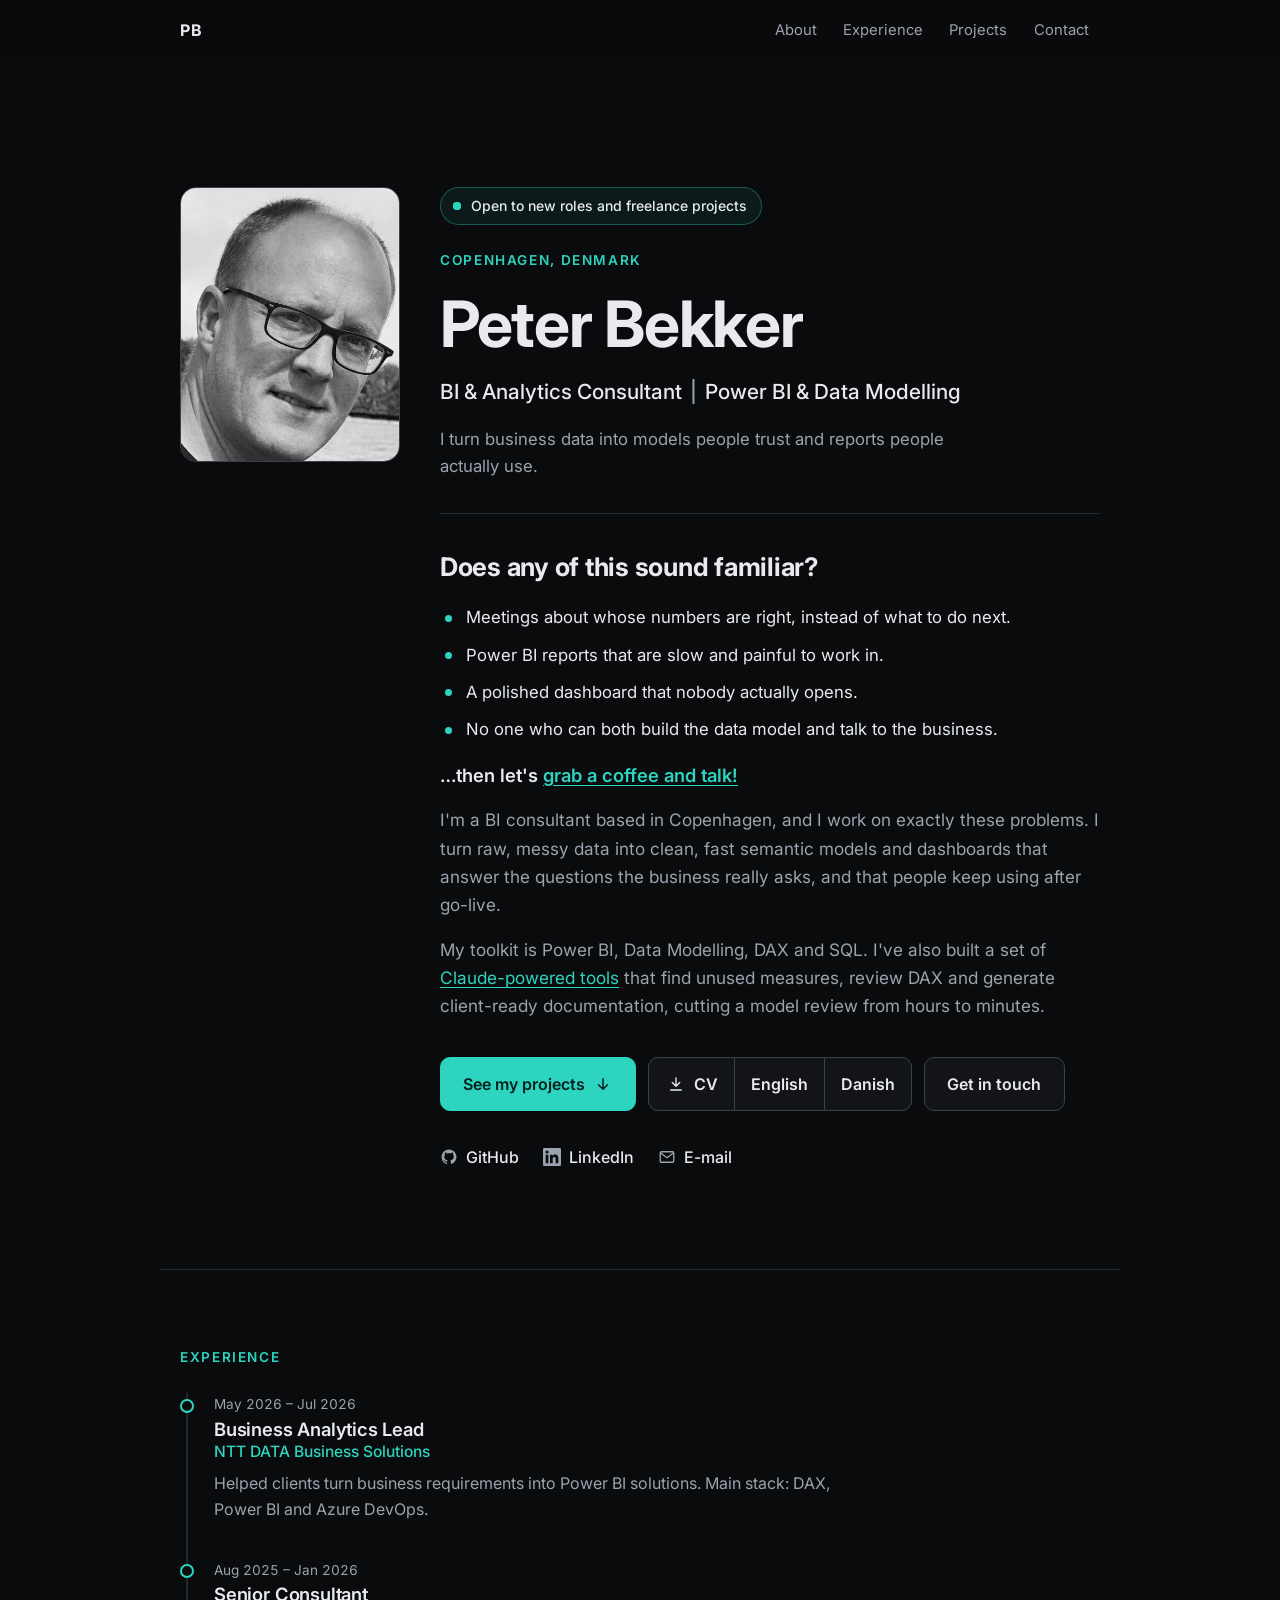
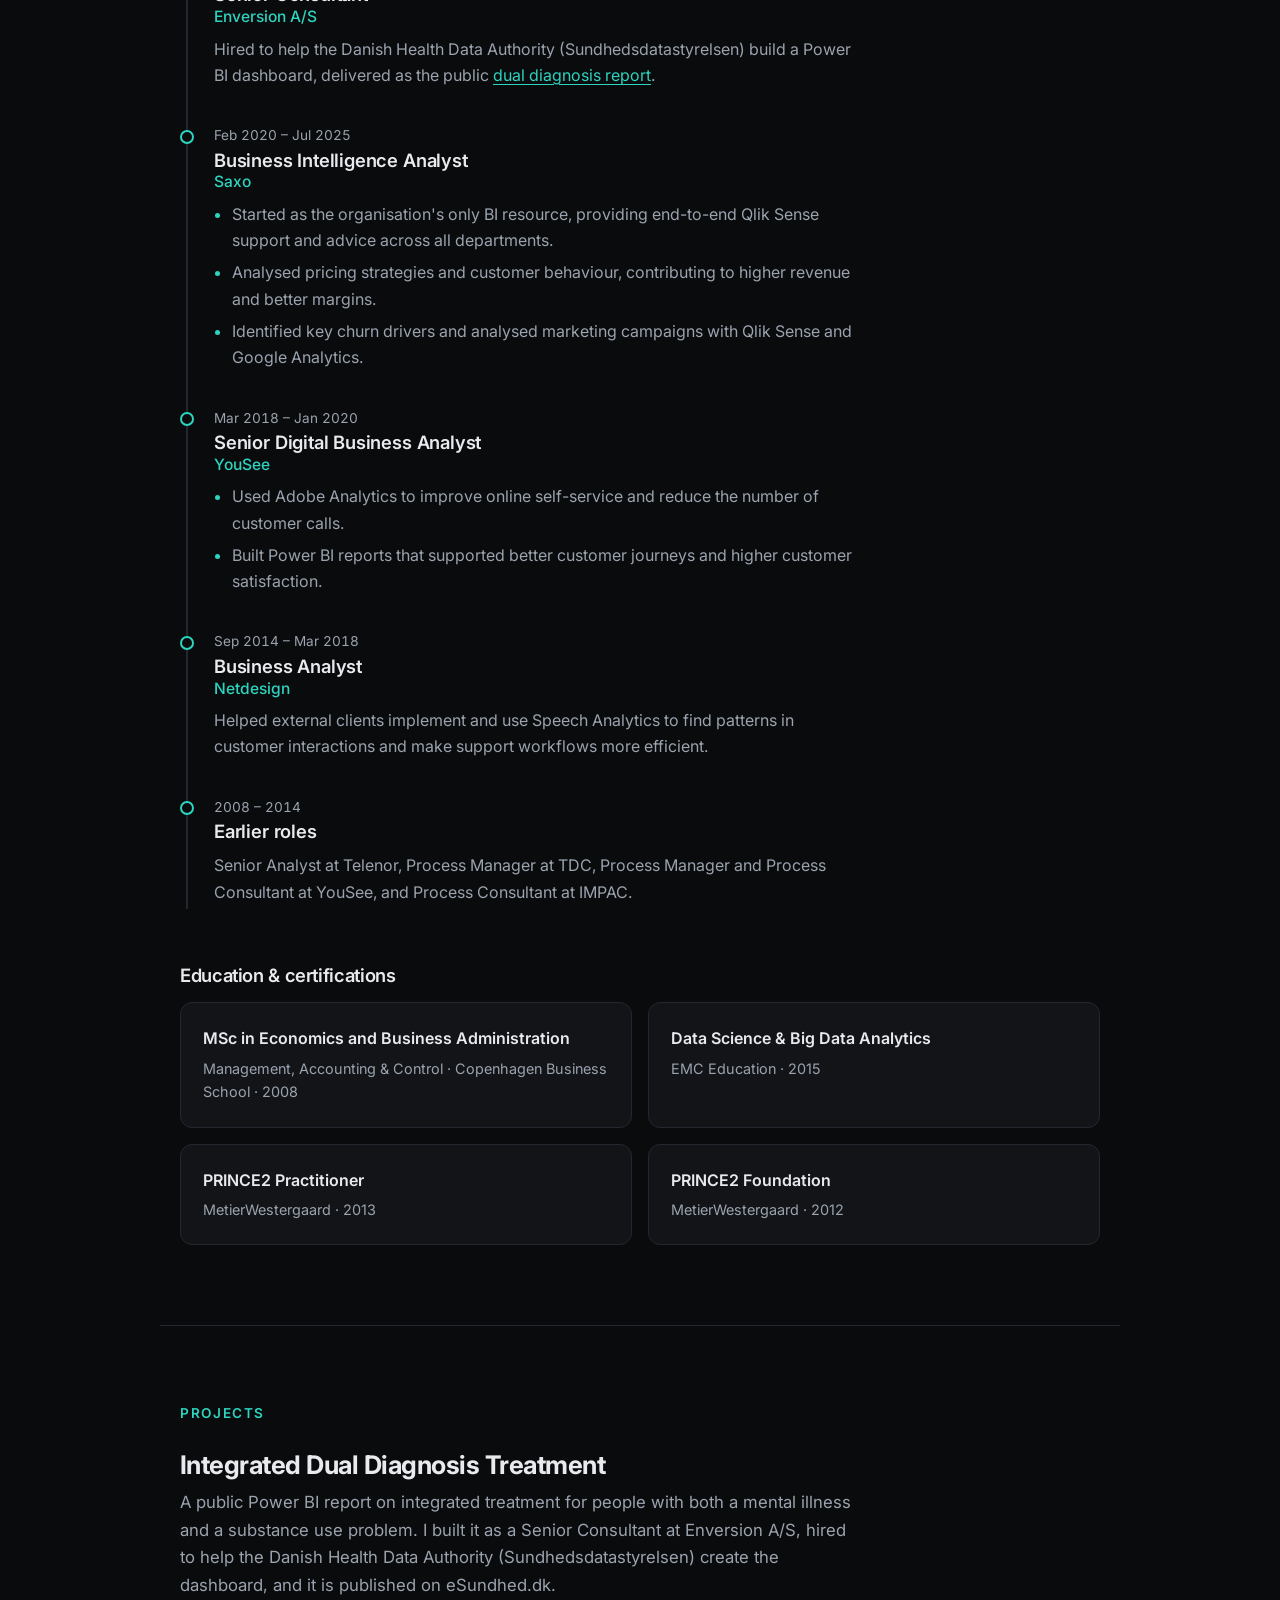
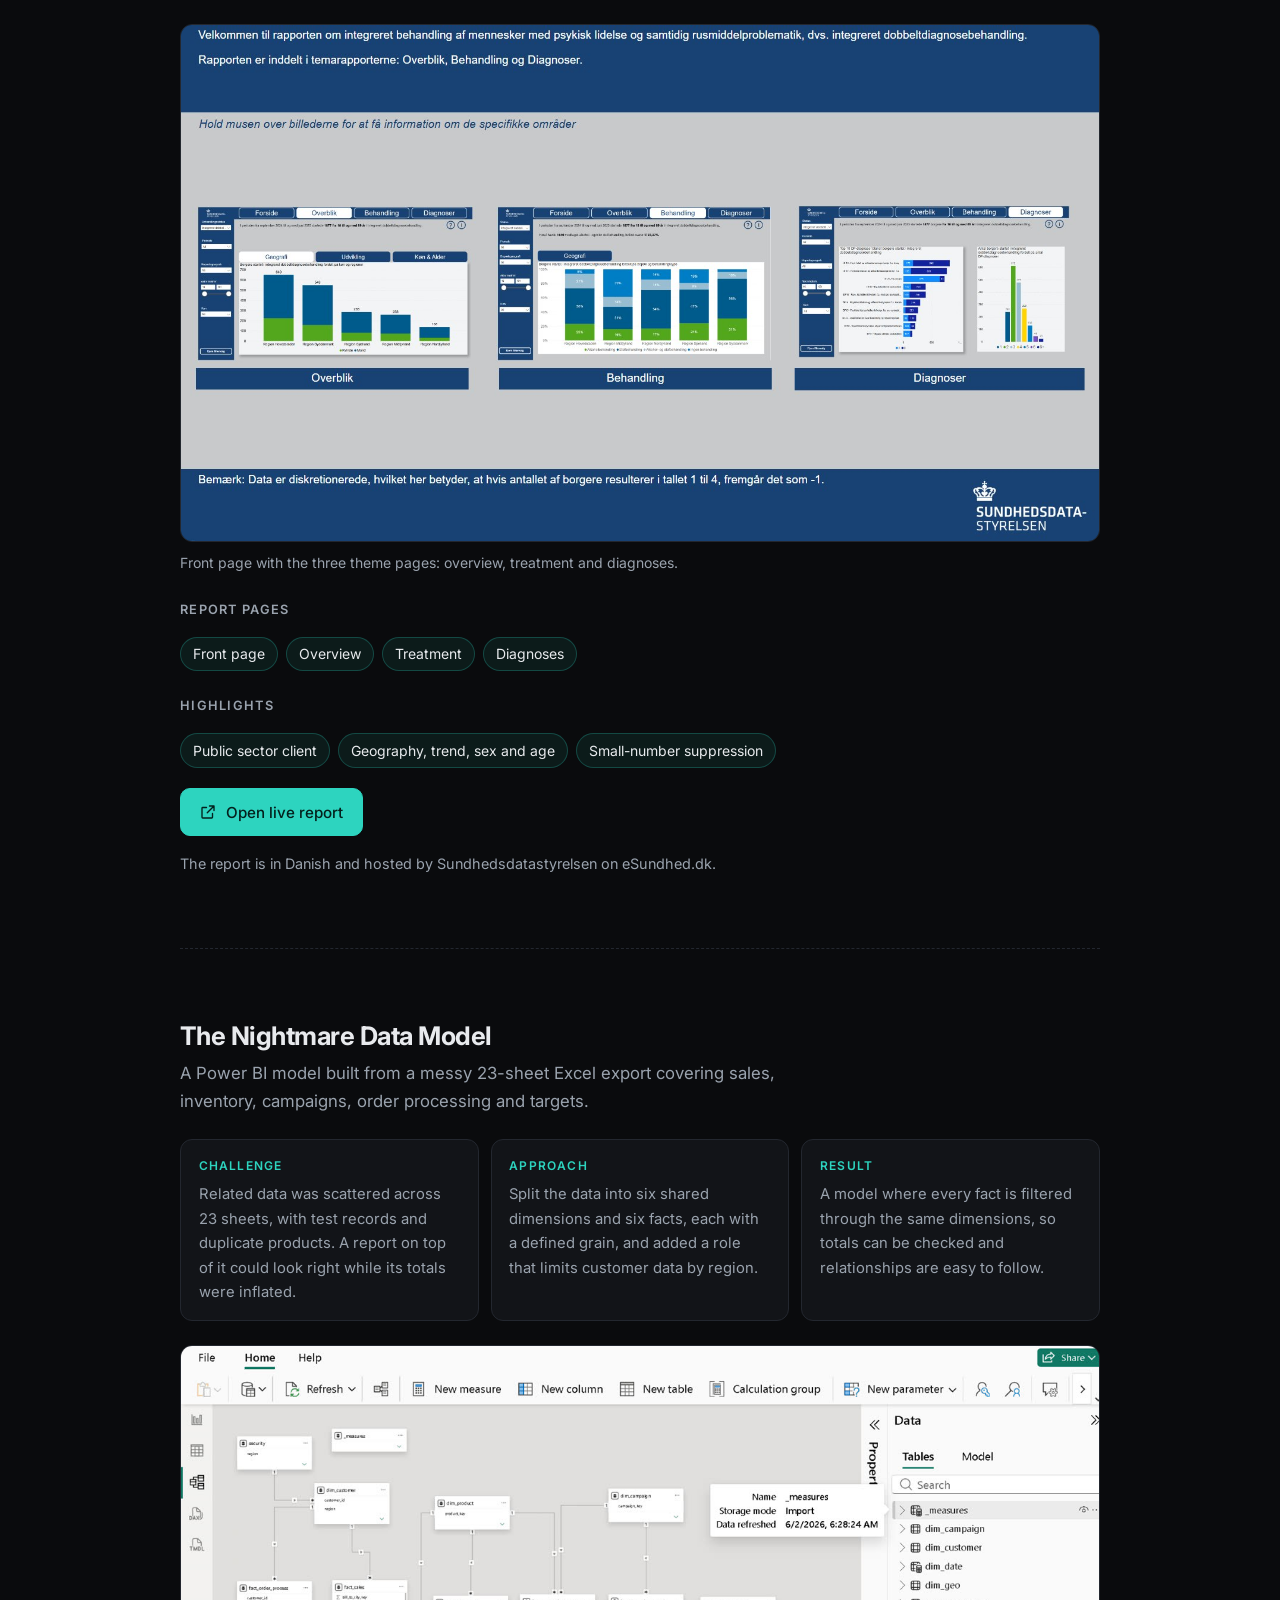
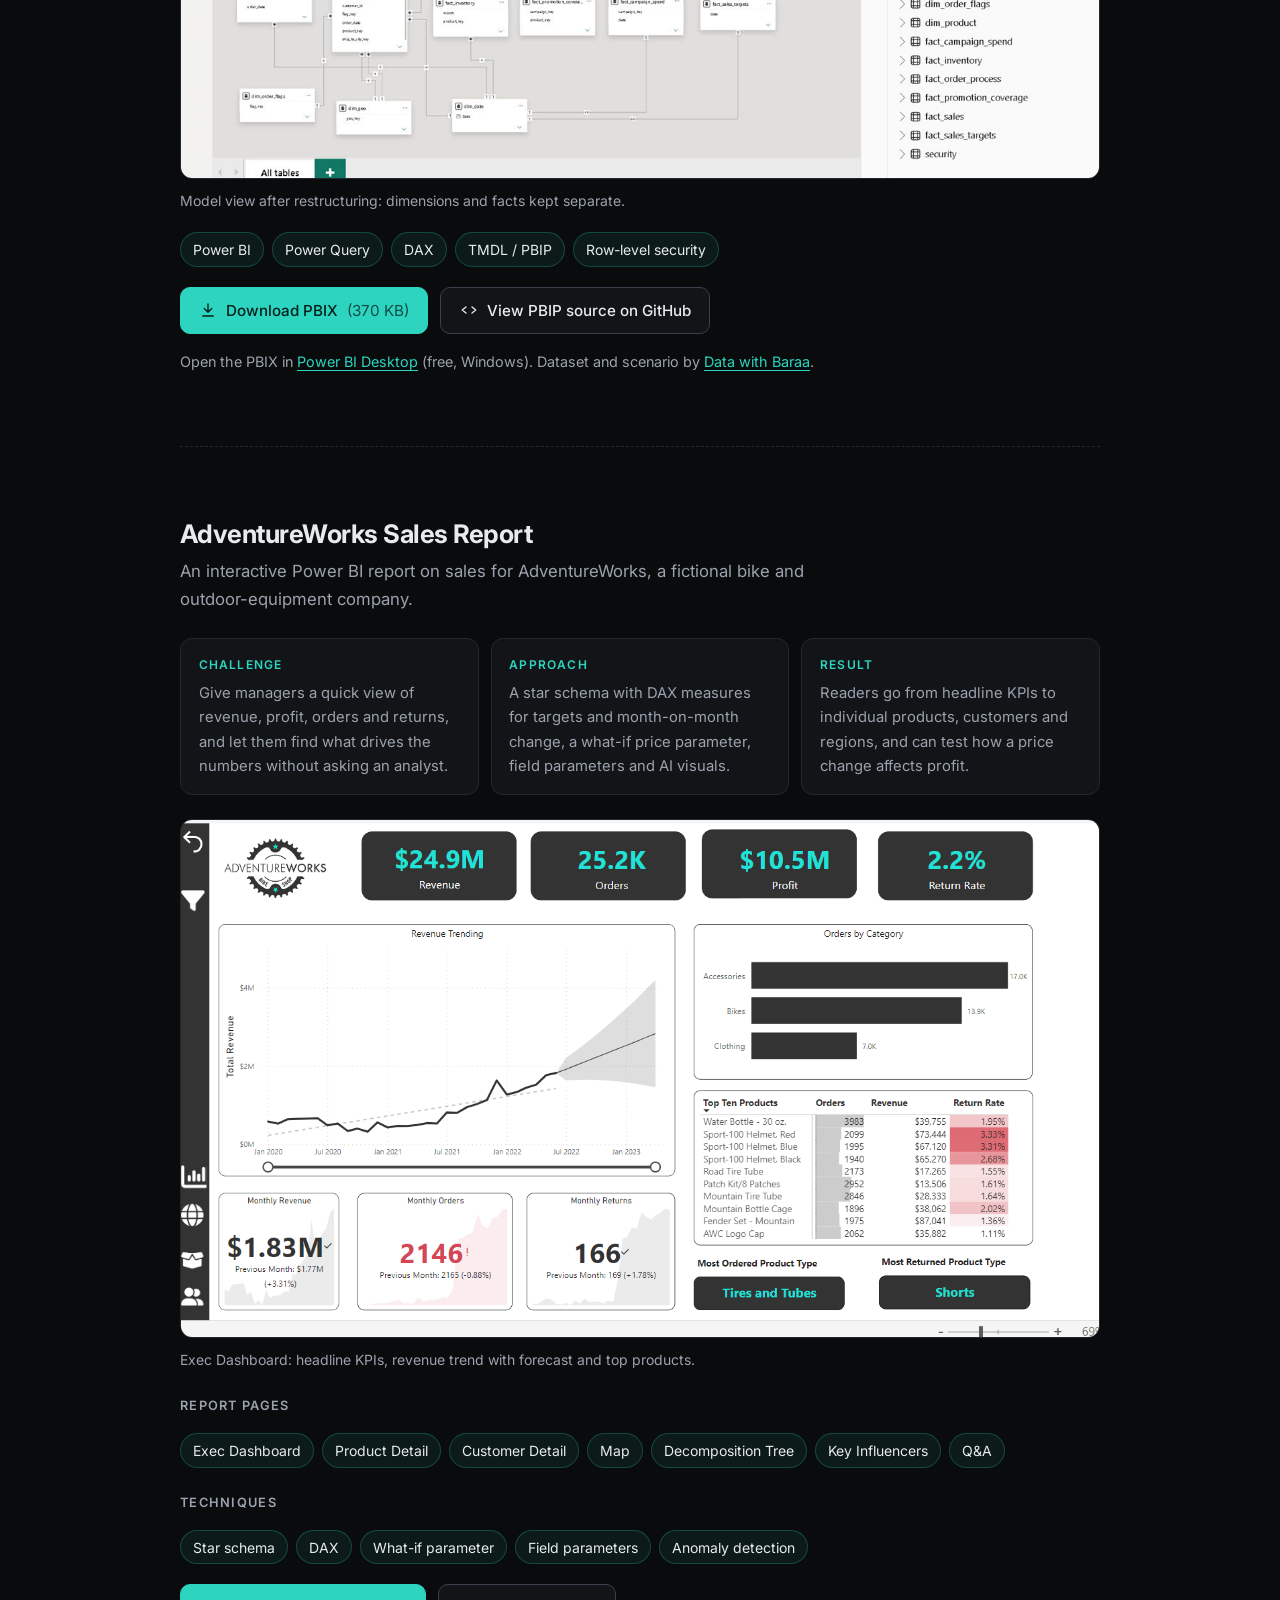
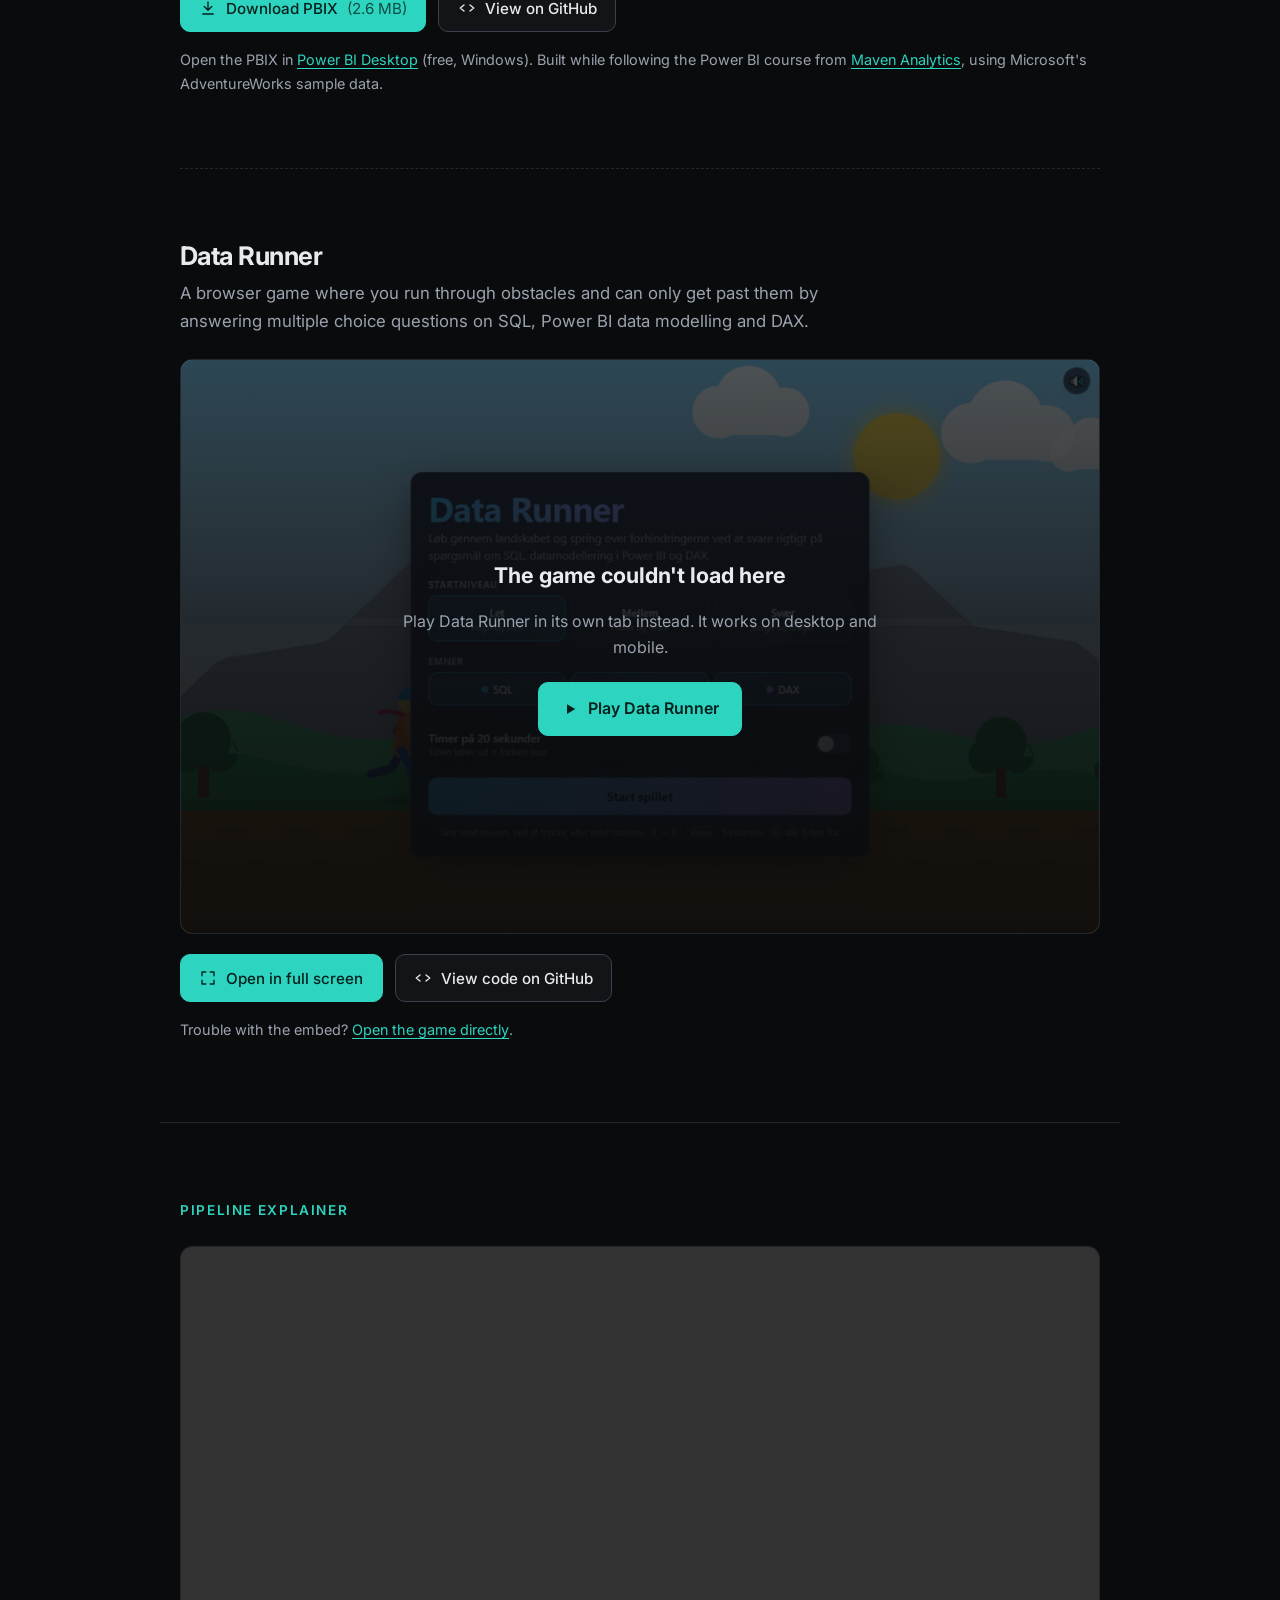
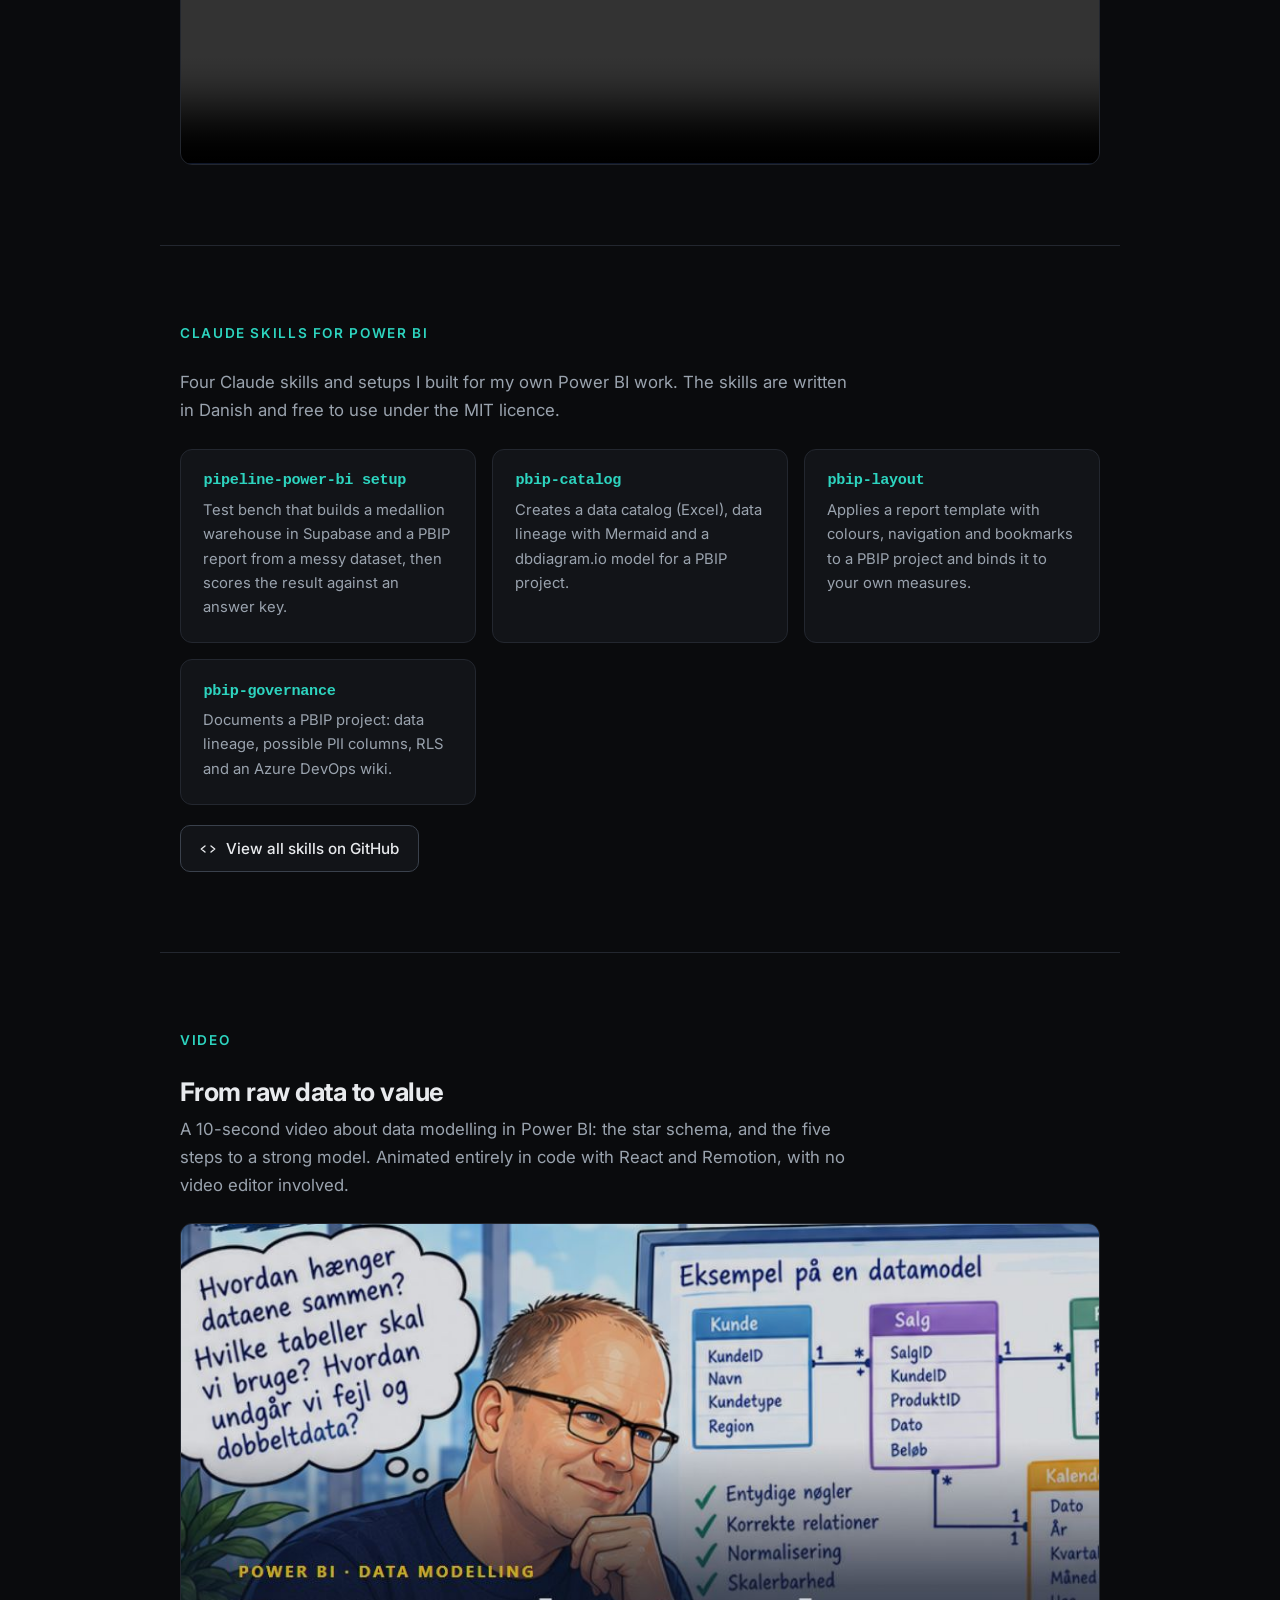
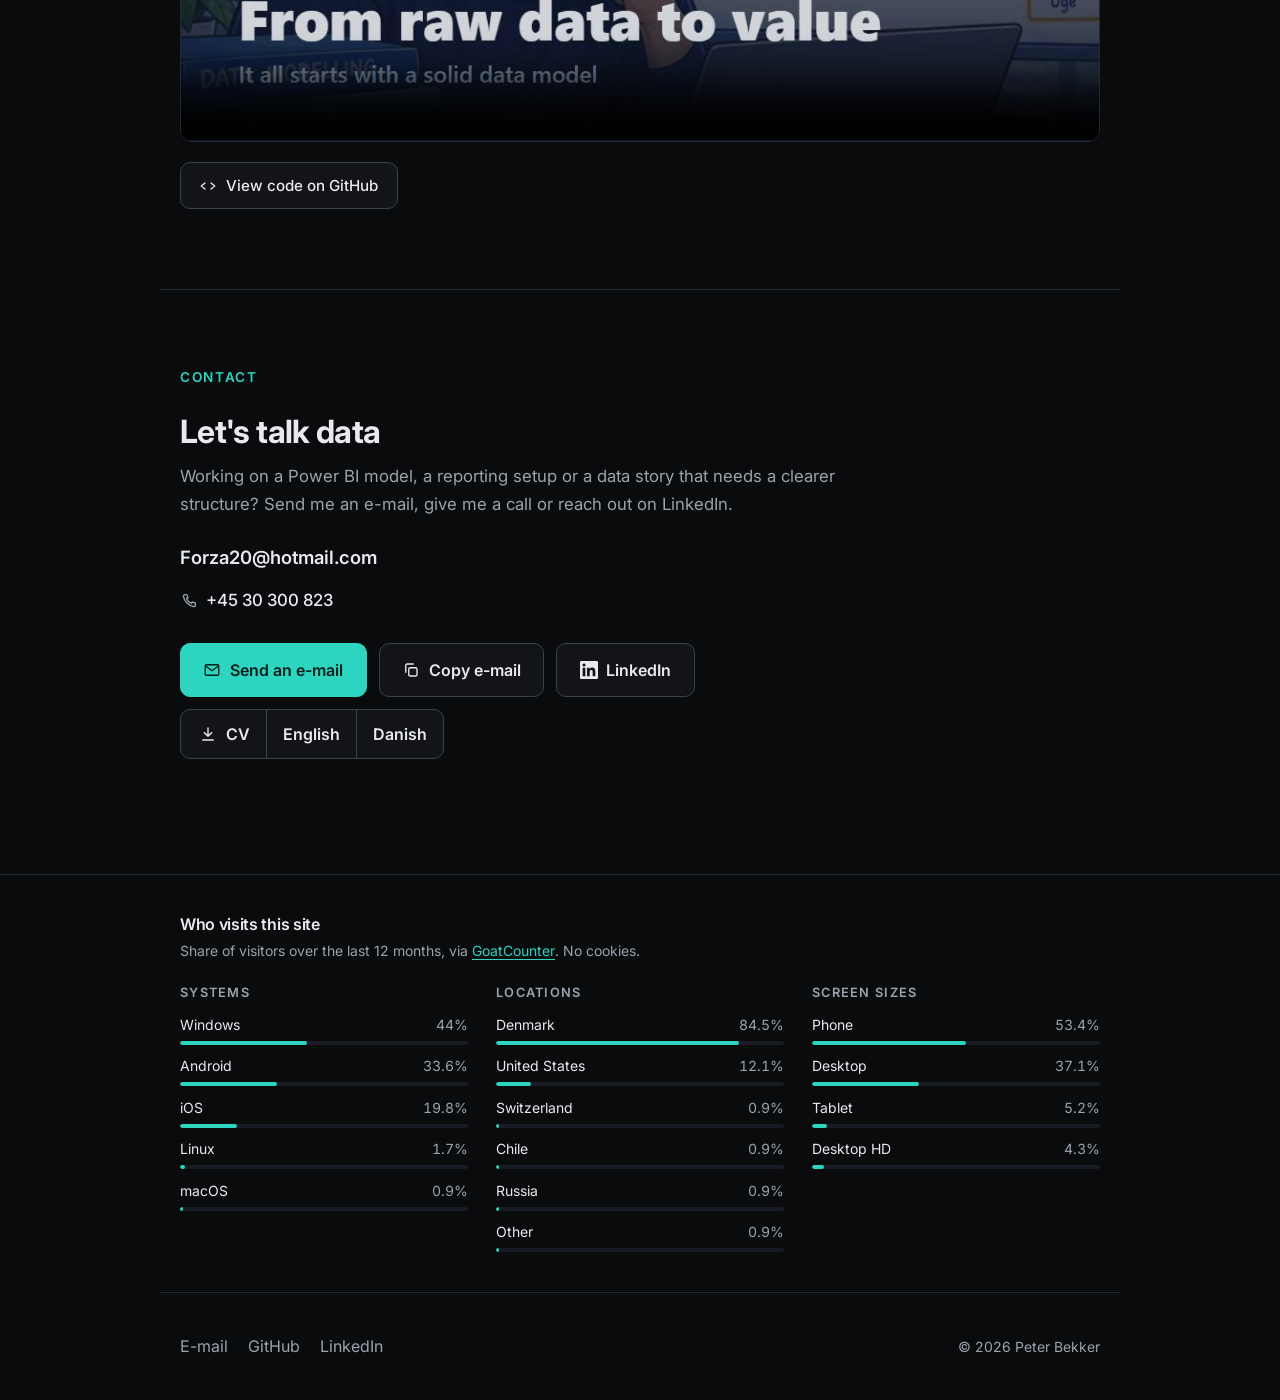
==== index.html @ f60319b7 "Replace skill cards with pipeline setup, pbip-catalog, pbip-layout, pbip-governance Co-Authored-By: " ====
<!doctype html>
<html lang="en">
<head>
  <meta charset="utf-8">
  <meta name="viewport" content="width=device-width, initial-scale=1">
  <title>Peter Bekker | BI &amp; Analytics Consultant</title>
  <meta name="description" content="Peter Bekker – BI &amp; Analytics Consultant in Copenhagen, working with Power BI, semantic modelling, DAX and data storytelling.">
  <meta name="author" content="Peter Bekker">
  <meta name="theme-color" content="#0a0b0d">
  <link rel="canonical" href="https://forza20.github.io/">

  <!-- Open Graph -->
  <meta property="og:type" content="website">
  <meta property="og:site_name" content="Peter Bekker">
  <meta property="og:locale" content="en_GB">
  <meta property="og:url" content="https://forza20.github.io/">
  <meta property="og:title" content="Peter Bekker | BI &amp; Analytics Consultant">
  <meta property="og:description" content="Power BI, semantic modelling, DAX and data storytelling – based in Copenhagen.">
  <meta property="og:image" content="https://forza20.github.io/assets/og-image.png">
  <meta property="og:image:type" content="image/png">
  <meta property="og:image:width" content="1200">
  <meta property="og:image:height" content="630">
  <meta property="og:image:alt" content="Peter Bekker – BI &amp; Analytics Consultant, Power BI &amp; Data Modelling">

  <!-- Twitter / X card -->
  <meta name="twitter:card" content="summary_large_image">
  <meta name="twitter:title" content="Peter Bekker | BI &amp; Analytics Consultant">
  <meta name="twitter:description" content="Power BI, semantic modelling, DAX and data storytelling – based in Copenhagen.">
  <meta name="twitter:image" content="https://forza20.github.io/assets/og-image.png">
  <meta name="twitter:image:alt" content="Peter Bekker – BI &amp; Analytics Consultant, Power BI &amp; Data Modelling">

  <!-- Tells search engines who this page is about -->
  <script type="application/ld+json">
  {
    "@context": "https://schema.org",
    "@type": "Person",
    "name": "Peter Bekker",
    "jobTitle": "BI & Analytics Consultant",
    "url": "https://forza20.github.io/",
    "image": "https://forza20.github.io/assets/peter.jpg",
    "address": { "@type": "PostalAddress", "addressLocality": "Copenhagen", "addressCountry": "DK" },
    "alumniOf": { "@type": "CollegeOrUniversity", "name": "Copenhagen Business School" },
    "knowsAbout": ["Power BI", "DAX", "Semantic modelling", "Data modelling", "SQL", "Qlik Sense", "Data visualisation"],
    "sameAs": ["https://www.linkedin.com/in/peter-bekker-4a25744/", "https://github.com/Forza20"]
  }
  </script>

  <link rel="icon" href="assets/favicon.svg" type="image/svg+xml">
  <script>document.documentElement.classList.add("js");</script>

  <link rel="preconnect" href="https://fonts.googleapis.com">
  <link rel="preconnect" href="https://fonts.gstatic.com" crossorigin>
  <link href="https://fonts.googleapis.com/css2?family=Inter:wght@400;500;600;700&display=swap" rel="stylesheet">
  <link rel="stylesheet" href="style.css">
</head>
<body>
  <a class="skip-link" href="#main">Skip to content</a>

  <header class="site-header">
    <nav class="nav container" aria-label="Main">
      <a class="nav__brand" href="#top" aria-label="Back to top">PB</a>
      <ul class="nav__links">
        <li><a href="#about">About</a></li>
        <li><a href="#experience">Experience</a></li>
        <li><a href="#project">Projects</a></li>
        <li><a href="#contact">Contact</a></li>
      </ul>
    </nav>
  </header>

  <main id="main">
    <!-- HERO -->
    <section class="hero container" id="top" aria-labelledby="hero-title">
      <div class="hero__grid">
      <img class="hero__photo reveal" src="assets/peter.jpg" width="400" height="500" alt="Portrait of Peter Bekker">
      <div class="hero__text">
      <a class="status-badge reveal" href="#contact">
        <span class="status-badge__dot" aria-hidden="true"></span>
        <span>Open to new roles and freelance projects</span>
      </a>
      <p class="hero__eyebrow reveal">Copenhagen, Denmark</p>
      <h1 class="hero__title reveal" id="hero-title">Peter Bekker</h1>
      <p class="hero__role reveal">BI &amp; Analytics Consultant <span aria-hidden="true">|</span> Power BI &amp; Data Modelling</p>
      <p class="hero__tagline reveal">I turn business data into models people trust and reports people actually use.</p>

      <!-- ABOUT (in the hero; the nav "About" link points here) -->
      <div class="about hero__about reveal" id="about" aria-label="About">
        <p class="about__lead">Does any of this sound familiar?</p>
        <ul class="pain-list">
          <li>Meetings about whose numbers are right, instead of what to do next.</li>
          <li>Power BI reports that are slow and painful to work in.</li>
          <li>A polished dashboard that nobody actually opens.</li>
          <li>No one who can both build the data model and talk to the business.</li>
        </ul>
        <p class="about__cta">…then let's <a href="#contact">grab a coffee and talk!</a></p>
        <p>I'm a BI consultant based in Copenhagen, and I work on exactly these problems. I turn raw, messy data into clean, fast semantic models and dashboards that answer the questions the business really asks, and that people keep using after go-live.</p>
        <p>My toolkit is Power BI, Data Modelling, DAX and SQL. I've also built a set of <a href="#claude-skills">Claude-powered tools</a> that find unused measures, review DAX and generate client-ready documentation, cutting a model review from hours to minutes.</p>
      </div>

      <div class="hero__actions reveal">
        <a class="btn btn--primary btn--lg" href="#project">
          <span>See my projects</span>
          <svg class="icon" viewBox="0 0 24 24" aria-hidden="true"><path d="M12 5v14M6 13l6 6 6-6" fill="none" stroke="currentColor" stroke-width="2" stroke-linecap="round" stroke-linejoin="round"/></svg>
        </a>
        <div class="cv-choice" role="group" aria-label="Download CV as PDF">
          <span class="cv-choice__label"><svg class="icon" viewBox="0 0 24 24" aria-hidden="true"><path d="M12 4v11M7 10l5 5 5-5M5 20h14" fill="none" stroke="currentColor" stroke-width="1.8" stroke-linecap="round" stroke-linejoin="round"/></svg>CV</span>
          <a href="CV-EN.pdf" download="Peter-Bekker-CV-EN.pdf"><span class="visually-hidden">Download CV in </span>English</a>
          <a href="CV.pdf" download="Peter-Bekker-CV-DA.pdf"><span class="visually-hidden">Download CV in </span>Danish</a>
        </div>
        <a class="btn btn--lg" href="#contact">Get in touch</a>
      </div>

      <ul class="social-links reveal" aria-label="Profiles and e-mail">
        <li>
          <a class="social-link" href="https://github.com/Forza20" target="_blank" rel="noopener noreferrer">
            <svg class="icon" viewBox="0 0 24 24" aria-hidden="true"><path fill="currentColor" d="M12 2a10 10 0 0 0-3.16 19.49c.5.09.68-.22.68-.48v-1.7c-2.78.6-3.37-1.34-3.37-1.34-.45-1.16-1.11-1.47-1.11-1.47-.91-.62.07-.6.07-.6 1 .07 1.53 1.03 1.53 1.03.89 1.53 2.34 1.09 2.91.83.09-.65.35-1.09.63-1.34-2.22-.25-4.55-1.11-4.55-4.94 0-1.09.39-1.98 1.03-2.68-.1-.25-.45-1.27.1-2.65 0 0 .84-.27 2.75 1.02a9.56 9.56 0 0 1 5 0c1.91-1.29 2.75-1.02 2.75-1.02.55 1.38.2 2.4.1 2.65.64.7 1.03 1.59 1.03 2.68 0 3.84-2.34 4.69-4.57 4.93.36.31.68.92.68 1.85v2.74c0 .27.18.58.69.48A10 10 0 0 0 12 2Z"/></svg>
            <span>GitHub</span><span class="visually-hidden"> (opens in a new tab)</span>
          </a>
        </li>
        <li>
          <a class="social-link" href="https://www.linkedin.com/in/peter-bekker-4a25744/" target="_blank" rel="noopener noreferrer">
            <svg class="icon" viewBox="0 0 24 24" aria-hidden="true"><path fill="currentColor" d="M20.45 20.45h-3.56v-5.57c0-1.33-.02-3.04-1.85-3.04-1.85 0-2.14 1.45-2.14 2.94v5.67H9.35V9h3.41v1.56h.05c.48-.9 1.64-1.85 3.37-1.85 3.6 0 4.27 2.37 4.27 5.46v6.28ZM5.34 7.43a2.06 2.06 0 1 1 0-4.13 2.06 2.06 0 0 1 0 4.13ZM7.12 20.45H3.56V9h3.56v11.45ZM22.22 0H1.77C.79 0 0 .77 0 1.73v20.54C0 23.23.79 24 1.77 24h20.45c.98 0 1.78-.77 1.78-1.73V1.73C24 .77 23.2 0 22.22 0Z"/></svg>
            <span>LinkedIn</span><span class="visually-hidden"> (opens in a new tab)</span>
          </a>
        </li>
        <li>
          <a class="social-link js-email" href="#contact" data-user="Forza20" data-domain="hotmail.com">
            <svg class="icon" viewBox="0 0 24 24" aria-hidden="true"><path d="M3 6.5A1.5 1.5 0 0 1 4.5 5h15A1.5 1.5 0 0 1 21 6.5v11a1.5 1.5 0 0 1-1.5 1.5h-15A1.5 1.5 0 0 1 3 17.5v-11Z" fill="none" stroke="currentColor" stroke-width="1.8"/><path d="m4 7 8 6 8-6" fill="none" stroke="currentColor" stroke-width="1.8" stroke-linecap="round" stroke-linejoin="round"/></svg>
            <span>E-mail</span>
          </a>
        </li>
      </ul>
      </div>
      </div>
    </section>

    <!-- EXPERIENCE -->
    <section class="section container" id="experience" aria-labelledby="experience-title">
      <h2 class="section__title reveal" id="experience-title">Experience</h2>
      <ol class="timeline">
        <li class="job reveal">
          <p class="job__meta"><time datetime="2026-05">May 2026</time> – <time datetime="2026-07">Jul 2026</time></p>
          <h3 class="job__title">Business Analytics Lead <span class="job__company">NTT DATA Business Solutions</span></h3>
          <p class="job__desc">Helped clients turn business requirements into Power BI solutions. Main stack: DAX, Power BI and Azure DevOps.</p>
        </li>
        <li class="job reveal">
          <p class="job__meta"><time datetime="2025-08">Aug 2025</time> – <time datetime="2026-01">Jan 2026</time></p>
          <h3 class="job__title">Senior Consultant <span class="job__company">Enversion A/S</span></h3>
          <p class="job__desc">Hired to help the Danish Health Data Authority (Sundhedsdatastyrelsen) build a Power BI dashboard, delivered as the public <a href="#dual-diagnosis">dual diagnosis report</a>.</p>
        </li>
        <li class="job reveal">
          <p class="job__meta"><time datetime="2020-02">Feb 2020</time> – <time datetime="2025-07">Jul 2025</time></p>
          <h3 class="job__title">Business Intelligence Analyst <span class="job__company">Saxo</span></h3>
          <ul class="job__list">
            <li>Started as the organisation's only BI resource, providing end-to-end Qlik Sense support and advice across all departments.</li>
            <li>Analysed pricing strategies and customer behaviour, contributing to higher revenue and better margins.</li>
            <li>Identified key churn drivers and analysed marketing campaigns with Qlik Sense and Google Analytics.</li>
          </ul>
        </li>
        <li class="job reveal">
          <p class="job__meta"><time datetime="2018-03">Mar 2018</time> – <time datetime="2020-01">Jan 2020</time></p>
          <h3 class="job__title">Senior Digital Business Analyst <span class="job__company">YouSee</span></h3>
          <ul class="job__list">
            <li>Used Adobe Analytics to improve online self-service and reduce the number of customer calls.</li>
            <li>Built Power BI reports that supported better customer journeys and higher customer satisfaction.</li>
          </ul>
        </li>
        <li class="job reveal">
          <p class="job__meta"><time datetime="2014-09">Sep 2014</time> – <time datetime="2018-03">Mar 2018</time></p>
          <h3 class="job__title">Business Analyst <span class="job__company">Netdesign</span></h3>
          <p class="job__desc">Helped external clients implement and use Speech Analytics to find patterns in customer interactions and make support workflows more efficient.</p>
        </li>
        <li class="job reveal">
          <p class="job__meta">2008 – 2014</p>
          <h3 class="job__title">Earlier roles</h3>
          <p class="job__desc">Senior Analyst at Telenor, Process Manager at TDC, Process Manager and Process Consultant at YouSee, and Process Consultant at IMPAC.</p>
        </li>
      </ol>

      <h3 class="subsection__title reveal">Education &amp; certifications</h3>
      <ul class="edu-grid">
        <li class="card reveal">
          <p class="edu__name">MSc in Economics and Business Administration</p>
          <p class="edu__meta">Management, Accounting &amp; Control · Copenhagen Business School · 2008</p>
        </li>
        <li class="card reveal">
          <p class="edu__name">Data Science &amp; Big Data Analytics</p>
          <p class="edu__meta">EMC Education · 2015</p>
        </li>
        <li class="card reveal">
          <p class="edu__name">PRINCE2 Practitioner</p>
          <p class="edu__meta">MetierWestergaard · 2013</p>
        </li>
        <li class="card reveal">
          <p class="edu__name">PRINCE2 Foundation</p>
          <p class="edu__meta">MetierWestergaard · 2012</p>
        </li>
      </ul>
    </section>

    <!-- PROJECT -->
    <section class="section container" id="project" aria-labelledby="project-title">
      <h2 class="section__title reveal" id="project-title">Projects</h2>
      <article class="project reveal" id="dual-diagnosis">
        <header class="project__header">
          <h3 class="project__name">Integrated Dual Diagnosis Treatment</h3>
          <p class="project__desc">A public Power BI report on integrated treatment for people with both a mental illness and a substance use problem. I built it as a Senior Consultant at Enversion A/S, hired to help the Danish Health Data Authority (Sundhedsdatastyrelsen) create the dashboard, and it is published on eSundhed.dk.</p>
        </header>

        <figure class="model-shot">
          <a href="assets/dobbeltdiagnose-report.jpg" target="_blank" rel="noopener noreferrer">
            <img src="assets/dobbeltdiagnose-report.jpg" width="1544" height="868" loading="lazy" decoding="async"
                 alt="Front page of the report with previews of the three theme pages: Overview, Treatment and Diagnoses">
          </a>
          <figcaption>Front page with the three theme pages: overview, treatment and diagnoses.</figcaption>
        </figure>

        <h4 class="project__subhead">Report pages</h4>
        <ul class="tags project__tags" aria-label="Report pages">
          <li>Front page</li>
          <li>Overview</li>
          <li>Treatment</li>
          <li>Diagnoses</li>
        </ul>

        <h4 class="project__subhead">Highlights</h4>
        <ul class="tags project__tags" aria-label="Highlights">
          <li>Public sector client</li>
          <li>Geography, trend, sex and age</li>
          <li>Small-number suppression</li>
        </ul>

        <div class="project__actions">
          <a class="btn btn--primary" href="https://powerbi.esundhed.dk/Reports/powerbi/esundhed_aaben/emner/Behandling_og_pleje/Rusmiddelbehandling/A_BP_R_Dobbeltdiagnosebehandling?rs:embed=true" target="_blank" rel="noopener noreferrer">
            <svg class="icon" viewBox="0 0 24 24" aria-hidden="true"><path d="M14 4h6v6M20 4l-9 9M18 14v5a1 1 0 0 1-1 1H5a1 1 0 0 1-1-1V7a1 1 0 0 1 1-1h5" fill="none" stroke="currentColor" stroke-width="1.8" stroke-linecap="round" stroke-linejoin="round"/></svg>
            <span>Open live report</span><span class="visually-hidden"> (opens in a new tab)</span>
          </a>
        </div>
        <p class="project__note">The report is in Danish and hosted by Sundhedsdatastyrelsen on eSundhed.dk.</p>
      </article>

      <article class="project reveal" id="data-model">
        <header class="project__header">
          <h3 class="project__name">The Nightmare Data Model</h3>
          <p class="project__desc">A Power BI model built from a messy 23-sheet Excel export covering sales, inventory, campaigns, order processing and targets.</p>
        </header>

        <dl class="case">
          <div class="case__step">
            <dt>Challenge</dt>
            <dd>Related data was scattered across 23 sheets, with test records and duplicate products. A report on top of it could look right while its totals were inflated.</dd>
          </div>
          <div class="case__step">
            <dt>Approach</dt>
            <dd>Split the data into six shared dimensions and six facts, each with a defined grain, and added a role that limits customer data by region.</dd>
          </div>
          <div class="case__step">
            <dt>Result</dt>
            <dd>A model where every fact is filtered through the same dimensions, so totals can be checked and relationships are easy to follow.</dd>
          </div>
        </dl>

        <figure class="model-shot">
          <a href="assets/data-model-after.jpg" target="_blank" rel="noopener noreferrer">
            <img src="assets/data-model-after.jpg" width="1280" height="602" loading="lazy" decoding="async"
                 alt="Power BI model view showing six dimension tables and six fact tables connected by one-to-many relationships">
          </a>
          <figcaption>Model view after restructuring: dimensions and facts kept separate.</figcaption>
        </figure>

        <ul class="tags project__tags" aria-label="Tools">
          <li>Power BI</li>
          <li>Power Query</li>
          <li>DAX</li>
          <li>TMDL / PBIP</li>
          <li>Row-level security</li>
        </ul>

        <div class="project__actions">
          <a class="btn btn--primary" href="assets/project_datamodel.pbix" download>
            <svg class="icon" viewBox="0 0 24 24" aria-hidden="true"><path d="M12 4v11M7 10l5 5 5-5M5 20h14" fill="none" stroke="currentColor" stroke-width="1.8" stroke-linecap="round" stroke-linejoin="round"/></svg>
            <span>Download PBIX</span><span class="project__size">(370 KB)</span>
          </a>
          <a class="btn" href="https://github.com/Forza20/power-bi-data-modeling-project" target="_blank" rel="noopener noreferrer">
            <svg class="icon" viewBox="0 0 24 24" aria-hidden="true"><path d="m8 8-5 4 5 4M16 8l5 4-5 4" fill="none" stroke="currentColor" stroke-width="1.8" stroke-linecap="round" stroke-linejoin="round"/></svg>
            <span>View PBIP source on GitHub</span><span class="visually-hidden"> (opens in a new tab)</span>
          </a>
        </div>
        <p class="project__note">Open the PBIX in <a href="https://www.microsoft.com/power-platform/products/power-bi/desktop" target="_blank" rel="noopener noreferrer">Power BI Desktop<span class="visually-hidden"> (opens in a new tab)</span></a> (free, Windows). Dataset and scenario by <a href="https://www.datawithbaraa.com/" target="_blank" rel="noopener noreferrer">Data with Baraa<span class="visually-hidden"> (opens in a new tab)</span></a>.</p>
      </article>

      <article class="project reveal" id="dashboard">
        <header class="project__header">
          <h3 class="project__name">AdventureWorks Sales Report</h3>
          <p class="project__desc">An interactive Power BI report on sales for AdventureWorks, a fictional bike and outdoor-equipment company.</p>
        </header>

        <dl class="case">
          <div class="case__step">
            <dt>Challenge</dt>
            <dd>Give managers a quick view of revenue, profit, orders and returns, and let them find what drives the numbers without asking an analyst.</dd>
          </div>
          <div class="case__step">
            <dt>Approach</dt>
            <dd>A star schema with DAX measures for targets and month-on-month change, a what-if price parameter, field parameters and AI visuals.</dd>
          </div>
          <div class="case__step">
            <dt>Result</dt>
            <dd>Readers go from headline KPIs to individual products, customers and regions, and can test how a price change affects profit.</dd>
          </div>
        </dl>

        <figure class="model-shot">
          <a href="assets/adventureworks-dashboard.png" target="_blank" rel="noopener noreferrer">
            <img src="assets/adventureworks-dashboard.png" width="1368" height="770" loading="lazy" decoding="async"
                 alt="Exec Dashboard page with revenue, orders, profit and return-rate KPIs, a revenue trend with forecast, orders by category and the top ten products">
          </a>
          <figcaption>Exec Dashboard: headline KPIs, revenue trend with forecast and top products.</figcaption>
        </figure>

        <h4 class="project__subhead">Report pages</h4>
        <ul class="tags project__tags" aria-label="Report pages">
          <li>Exec Dashboard</li>
          <li>Product Detail</li>
          <li>Customer Detail</li>
          <li>Map</li>
          <li>Decomposition Tree</li>
          <li>Key Influencers</li>
          <li>Q&amp;A</li>
        </ul>

        <h4 class="project__subhead">Techniques</h4>
        <ul class="tags project__tags" aria-label="Techniques">
          <li>Star schema</li>
          <li>DAX</li>
          <li>What-if parameter</li>
          <li>Field parameters</li>
          <li>Anomaly detection</li>
        </ul>

        <div class="project__actions">
          <a class="btn btn--primary" href="https://github.com/Forza20/power-bi-adventureworks-report/raw/main/adventureworks_report.pbix">
            <svg class="icon" viewBox="0 0 24 24" aria-hidden="true"><path d="M12 4v11M7 10l5 5 5-5M5 20h14" fill="none" stroke="currentColor" stroke-width="1.8" stroke-linecap="round" stroke-linejoin="round"/></svg>
            <span>Download PBIX</span><span class="project__size">(2.6 MB)</span>
          </a>
          <a class="btn" href="https://github.com/Forza20/power-bi-adventureworks-report" target="_blank" rel="noopener noreferrer">
            <svg class="icon" viewBox="0 0 24 24" aria-hidden="true"><path d="m8 8-5 4 5 4M16 8l5 4-5 4" fill="none" stroke="currentColor" stroke-width="1.8" stroke-linecap="round" stroke-linejoin="round"/></svg>
            <span>View on GitHub</span><span class="visually-hidden"> (opens in a new tab)</span>
          </a>
        </div>
        <p class="project__note">Open the PBIX in <a href="https://www.microsoft.com/power-platform/products/power-bi/desktop" target="_blank" rel="noopener noreferrer">Power BI Desktop<span class="visually-hidden"> (opens in a new tab)</span></a> (free, Windows). Built while following the Power BI course from <a href="https://mavenanalytics.io/" target="_blank" rel="noopener noreferrer">Maven Analytics<span class="visually-hidden"> (opens in a new tab)</span></a>, using Microsoft's AdventureWorks sample data.</p>
      </article>

      <article class="project reveal">
        <header class="project__header">
          <h3 class="project__name">Data Runner</h3>
          <p class="project__desc">A browser game where you run through obstacles and can only get past them by answering multiple choice questions on SQL, Power BI data modelling and DAX.</p>
        </header>

        <div class="game" id="game" data-src="https://forza20.github.io/data-runner/">
          <div class="game__frame">
            <img class="game__poster" src="assets/data-runner-poster.jpg" alt="" width="960" height="600" loading="lazy" decoding="async">
            <div class="game__loading" role="status">
              <span class="spinner" aria-hidden="true"></span>
              <span>Loading game…</span>
            </div>
            <div class="game__fallback" hidden>
              <p class="game__fallback-title">The game couldn't load here</p>
              <p>Play Data Runner in its own tab instead. It works on desktop and mobile.</p>
              <a class="btn btn--primary btn--lg" href="https://forza20.github.io/data-runner/" target="_blank" rel="noopener noreferrer">
                <svg class="icon" viewBox="0 0 24 24" aria-hidden="true"><path d="M8 5.5v13l11-6.5-11-6.5Z" fill="currentColor"/></svg>
                <span>Play Data Runner</span><span class="visually-hidden"> (opens in a new tab)</span>
              </a>
            </div>
            <iframe
              title="Data Runner – SQL, data modelling and DAX quiz game"
              loading="lazy"
              allow="fullscreen"
              allowfullscreen
              referrerpolicy="no-referrer"></iframe>
            <noscript>
              <p class="game__noscript">JavaScript is needed to embed the game. <a href="https://forza20.github.io/data-runner/">Play Data Runner directly</a>.</p>
            </noscript>
          </div>
        </div>

        <div class="project__actions">
          <button class="btn btn--primary" type="button" id="fullscreen-btn">
            <svg class="icon" viewBox="0 0 24 24" aria-hidden="true"><path d="M4 9V4h5M20 9V4h-5M4 15v5h5M20 15v5h-5" fill="none" stroke="currentColor" stroke-width="1.8" stroke-linecap="round" stroke-linejoin="round"/></svg>
            <span>Open in full screen</span>
          </button>
          <a class="btn" href="https://github.com/Forza20/data-runner" target="_blank" rel="noopener noreferrer">
            <svg class="icon" viewBox="0 0 24 24" aria-hidden="true"><path d="m8 8-5 4 5 4M16 8l5 4-5 4" fill="none" stroke="currentColor" stroke-width="1.8" stroke-linecap="round" stroke-linejoin="round"/></svg>
            <span>View code on GitHub</span><span class="visually-hidden"> (opens in a new tab)</span>
          </a>
        </div>
        <p class="project__note">Trouble with the embed? <a href="https://forza20.github.io/data-runner/" target="_blank" rel="noopener noreferrer">Open the game directly<span class="visually-hidden"> (opens in a new tab)</span></a>.</p>
      </article>
    </section>

    <!-- PIPELINE EXPLAINER VIDEO -->
    <section class="section container" id="pipeline-video" aria-labelledby="pipeline-video-title">
      <h2 class="section__title reveal" id="pipeline-video-title">Pipeline explainer</h2>
      <article class="project reveal">
        <div class="video__frame">
          <video controls muted playsinline preload="metadata" width="1920" height="1080">
            <source src="assets/pipeline-explainer.mp4#t=0.1" type="video/mp4">
            <p>Your browser can't play this video. <a href="assets/pipeline-explainer.mp4">Download the video</a>.</p>
          </video>
        </div>
      </article>
    </section>

    <!-- CLAUDE SKILLS -->
    <section class="section container" id="claude-skills" aria-labelledby="claude-skills-title">
      <h2 class="section__title reveal" id="claude-skills-title">Claude skills for Power BI</h2>
      <p class="section__intro reveal">Four Claude skills and setups I built for my own Power BI work. The skills are written in Danish and free to use under the MIT licence.</p>
      <ul class="ai-skills">
        <li class="card reveal">
          <h3 class="card__title"><a href="https://github.com/Forza20/pipeline-data-warehouse" target="_blank" rel="noopener noreferrer">pipeline-power-bi setup<span class="visually-hidden"> (opens in a new tab)</span></a></h3>
          <p>Test bench that builds a medallion warehouse in Supabase and a PBIP report from a messy dataset, then scores the result against an answer key.</p>
        </li>
        <li class="card reveal">
          <h3 class="card__title"><a href="https://github.com/Forza20/claude-powerbi-skills/tree/main/.claude/skills/pbip-catalog" target="_blank" rel="noopener noreferrer">pbip-catalog<span class="visually-hidden"> (opens in a new tab)</span></a></h3>
          <p>Creates a data catalog (Excel), data lineage with Mermaid and a dbdiagram.io model for a PBIP project.</p>
        </li>
        <li class="card reveal">
          <h3 class="card__title"><a href="https://github.com/Forza20/claude-powerbi-skills/tree/main/.claude/skills/pbip-layout" target="_blank" rel="noopener noreferrer">pbip-layout<span class="visually-hidden"> (opens in a new tab)</span></a></h3>
          <p>Applies a report template with colours, navigation and bookmarks to a PBIP project and binds it to your own measures.</p>
        </li>
        <li class="card reveal">
          <h3 class="card__title"><a href="https://github.com/Forza20/claude-powerbi-skills/tree/main/skills/pbip-governance" target="_blank" rel="noopener noreferrer">pbip-governance<span class="visually-hidden"> (opens in a new tab)</span></a></h3>
          <p>Documents a PBIP project: data lineage, possible PII columns, RLS and an Azure DevOps wiki.</p>
        </li>
      </ul>
      <div class="project__actions">
        <a class="btn" href="https://github.com/Forza20/claude-powerbi-skills" target="_blank" rel="noopener noreferrer">
          <svg class="icon" viewBox="0 0 24 24" aria-hidden="true"><path d="m8 8-5 4 5 4M16 8l5 4-5 4" fill="none" stroke="currentColor" stroke-width="1.8" stroke-linecap="round" stroke-linejoin="round"/></svg>
          <span>View all skills on GitHub</span><span class="visually-hidden"> (opens in a new tab)</span>
        </a>
      </div>
    </section>

    <!-- VIDEO -->
    <section class="section container" id="video" aria-labelledby="video-title">
      <h2 class="section__title reveal" id="video-title">Video</h2>
      <article class="project reveal">
        <header class="project__header">
          <h3 class="project__name">From raw data to value</h3>
          <p class="project__desc">A 10-second video about data modelling in Power BI: the star schema, and the five steps to a strong model. Animated entirely in code with React and Remotion, with no video editor involved.</p>
        </header>
        <div class="video__frame">
          <video controls muted playsinline preload="metadata" poster="assets/promo-poster.jpg" width="1920" height="1080">
            <source src="assets/promo.mp4" type="video/mp4">
            <p>Your browser can't play this video. <a href="assets/promo.mp4">Download the video</a>.</p>
          </video>
        </div>

        <div class="project__actions">
          <a class="btn" href="https://github.com/Forza20/promo-video" target="_blank" rel="noopener noreferrer">
            <svg class="icon" viewBox="0 0 24 24" aria-hidden="true"><path d="m8 8-5 4 5 4M16 8l5 4-5 4" fill="none" stroke="currentColor" stroke-width="1.8" stroke-linecap="round" stroke-linejoin="round"/></svg>
            <span>View code on GitHub</span><span class="visually-hidden"> (opens in a new tab)</span>
          </a>
        </div>
      </article>
    </section>

    <!-- CONTACT -->
    <section class="section container" id="contact" aria-labelledby="contact-title">
      <h2 class="section__title reveal" id="contact-title">Contact</h2>
      <div class="contact reveal">
        <h3 class="contact__heading">Let's talk data</h3>
        <p class="contact__text">Working on a Power BI model, a reporting setup or a data story that needs a clearer structure? Send me an e-mail, give me a call or reach out on LinkedIn.</p>

        <p class="contact__address js-email-text" hidden></p>
        <p class="contact__phone">
          <svg class="icon" viewBox="0 0 24 24" aria-hidden="true"><path d="M6.6 3.5h2.6l1.5 4-2 1.3a11 11 0 0 0 6.5 6.5l1.3-2 4 1.5v2.6a2 2 0 0 1-2.2 2A16.5 16.5 0 0 1 4.6 5.7a2 2 0 0 1 2-2.2Z" fill="none" stroke="currentColor" stroke-width="1.8" stroke-linejoin="round"/></svg>
          <a href="tel:+4530300823"><span class="visually-hidden">Call </span>+45 30 300 823</a>
        </p>
        <noscript><p class="contact__text">Turn on JavaScript to see my e-mail address, or message me on LinkedIn.</p></noscript>

        <div class="contact__actions">
          <a class="btn btn--primary btn--lg js-email" href="#contact" data-user="Forza20" data-domain="hotmail.com" hidden>
            <svg class="icon" viewBox="0 0 24 24" aria-hidden="true"><path d="M3 6.5A1.5 1.5 0 0 1 4.5 5h15A1.5 1.5 0 0 1 21 6.5v11a1.5 1.5 0 0 1-1.5 1.5h-15A1.5 1.5 0 0 1 3 17.5v-11Z" fill="none" stroke="currentColor" stroke-width="1.8"/><path d="m4 7 8 6 8-6" fill="none" stroke="currentColor" stroke-width="1.8" stroke-linecap="round" stroke-linejoin="round"/></svg>
            <span>Send an e-mail</span>
          </a>
          <button class="btn btn--lg" type="button" id="copy-email" hidden>
            <svg class="icon" viewBox="0 0 24 24" aria-hidden="true"><rect x="9" y="9" width="11" height="11" rx="2" fill="none" stroke="currentColor" stroke-width="1.8"/><path d="M5 15V6a2 2 0 0 1 2-2h8" fill="none" stroke="currentColor" stroke-width="1.8" stroke-linecap="round"/></svg>
            <span class="js-copy-label">Copy e-mail</span>
          </button>
          <a class="btn btn--lg" href="https://www.linkedin.com/in/peter-bekker-4a25744/" target="_blank" rel="noopener noreferrer">
            <svg class="icon" viewBox="0 0 24 24" aria-hidden="true"><path fill="currentColor" d="M20.45 20.45h-3.56v-5.57c0-1.33-.02-3.04-1.85-3.04-1.85 0-2.14 1.45-2.14 2.94v5.67H9.35V9h3.41v1.56h.05c.48-.9 1.64-1.85 3.37-1.85 3.6 0 4.27 2.37 4.27 5.46v6.28ZM5.34 7.43a2.06 2.06 0 1 1 0-4.13 2.06 2.06 0 0 1 0 4.13ZM7.12 20.45H3.56V9h3.56v11.45ZM22.22 0H1.77C.79 0 0 .77 0 1.73v20.54C0 23.23.79 24 1.77 24h20.45c.98 0 1.78-.77 1.78-1.73V1.73C24 .77 23.2 0 22.22 0Z"/></svg>
            <span>LinkedIn</span><span class="visually-hidden"> (opens in a new tab)</span>
          </a>
          <div class="cv-choice" role="group" aria-label="Download CV as PDF">
            <span class="cv-choice__label"><svg class="icon" viewBox="0 0 24 24" aria-hidden="true"><path d="M12 4v11M7 10l5 5 5-5M5 20h14" fill="none" stroke="currentColor" stroke-width="1.8" stroke-linecap="round" stroke-linejoin="round"/></svg>CV</span>
            <a href="CV-EN.pdf" download="Peter-Bekker-CV-EN.pdf"><span class="visually-hidden">Download CV in </span>English</a>
            <a href="CV.pdf" download="Peter-Bekker-CV-DA.pdf"><span class="visually-hidden">Download CV in </span>Danish</a>
          </div>
        </div>
        <p class="contact__status" id="copy-status" role="status" aria-live="polite"></p>
      </div>
    </section>
  </main>

  <footer class="site-footer">
    <section class="container visitors" id="visitors" aria-labelledby="visitors-title" hidden>
      <h2 class="visitors__title" id="visitors-title">Who visits this site</h2>
      <p class="visitors__note">Share of visitors over the last 12 months, via <a href="https://www.goatcounter.com/" target="_blank" rel="noopener noreferrer">GoatCounter<span class="visually-hidden"> (opens in a new tab)</span></a>. No cookies.</p>
      <div class="visitors__grid">
        <div class="visitors__group"><h3>Systems</h3><ul data-stat="systems"></ul></div>
        <div class="visitors__group"><h3>Locations</h3><ul data-stat="locations"></ul></div>
        <div class="visitors__group"><h3>Screen sizes</h3><ul data-stat="sizes"></ul></div>
      </div>
      <p class="visitors__empty" hidden>Not enough visitors yet to show a meaningful split. Check back later.</p>
    </section>

    <div class="container footer__inner">
      <ul class="footer__links" aria-label="Contact">
        <li><a class="js-email" href="#contact" data-user="Forza20" data-domain="hotmail.com">E-mail</a></li>
        <li><a href="https://github.com/Forza20" target="_blank" rel="noopener noreferrer">GitHub<span class="visually-hidden"> (opens in a new tab)</span></a></li>
        <li><a href="https://www.linkedin.com/in/peter-bekker-4a25744/" target="_blank" rel="noopener noreferrer">LinkedIn<span class="visually-hidden"> (opens in a new tab)</span></a></li>
      </ul>
      <p class="footer__copy">&copy; <span id="year">2026</span> Peter Bekker</p>
    </div>
  </footer>

  <script src="script.js" defer></script>
  <!-- GoatCounter: cookie-free visitor stats, see https://forza20.goatcounter.com -->
  <script data-goatcounter="https://forza20.goatcounter.com/count" async src="https://gc.zgo.at/count.js"></script>
</body>
</html>
---- style.css ----
/* ==========================================================================
   Theme – change colours here
   ========================================================================== */
:root {
  --bg: #0a0b0d;            /* page background */
  --surface: #121418;       /* cards */
  --surface-2: #181b21;     /* hover / inputs */
  --border: #23272f;
  --border-strong: #3a414c; /* button outlines */
  --text: #e8eaed;          /* main text */
  --text-muted: #9aa3ae;    /* secondary text */
  --accent: #2dd4bf;        /* teal accent */
  --accent-strong: #5eead4;
  --accent-ink: #04211d;    /* text on accent */
  --radius: 12px;
  --max-width: 960px;
  --font: "Inter", system-ui, -apple-system, "Segoe UI", Roboto, "Helvetica Neue", Arial, sans-serif;
  color-scheme: dark;
}

/* ==========================================================================
   Base
   ========================================================================== */
*,
*::before,
*::after { box-sizing: border-box; }

html { scroll-behavior: smooth; -webkit-text-size-adjust: 100%; }

body {
  margin: 0;
  background: var(--bg);
  color: var(--text);
  font-family: var(--font);
  font-size: 1rem;
  line-height: 1.65;
  -webkit-font-smoothing: antialiased;
}

h1, h2, h3 { line-height: 1.15; margin: 0; letter-spacing: -0.02em; }
p { margin: 0; }
ul { margin: 0; padding: 0; list-style: none; }

a { color: var(--accent); text-underline-offset: 3px; }
a:hover { color: var(--accent-strong); }

:focus-visible {
  outline: 2px solid var(--accent);
  outline-offset: 3px;
  border-radius: 6px;
}

.container {
  width: 100%;
  max-width: var(--max-width);
  margin-inline: auto;
  padding-inline: 1.25rem;
}

.visually-hidden {
  position: absolute !important;
  width: 1px; height: 1px;
  margin: -1px; padding: 0;
  overflow: hidden;
  clip: rect(0 0 0 0);
  white-space: nowrap;
  border: 0;
}

.skip-link {
  position: absolute;
  left: 1rem; top: -100px;
  z-index: 100;
  padding: 0.6rem 1rem;
  background: var(--accent);
  color: var(--accent-ink);
  border-radius: 8px;
  font-weight: 600;
  text-decoration: none;
}
.skip-link:focus { top: 1rem; color: var(--accent-ink); }

/* ==========================================================================
   Header / nav
   ========================================================================== */
.site-header {
  position: sticky;
  top: 0;
  z-index: 10;
  background: rgb(10 11 13 / 0.8);
  backdrop-filter: blur(10px);
  -webkit-backdrop-filter: blur(10px);
  border-bottom: 1px solid transparent;
  transition: border-color 0.2s ease;
}
.site-header.is-scrolled { border-bottom-color: var(--border); }

.nav {
  display: flex;
  align-items: center;
  justify-content: space-between;
  height: 60px;
}
.nav__brand {
  font-weight: 700;
  letter-spacing: 0.08em;
  color: var(--text);
  text-decoration: none;
}
.nav__links { display: flex; gap: 0.25rem; }
.nav__links a {
  display: block;
  padding: 0.4rem 0.7rem;
  color: var(--text-muted);
  text-decoration: none;
  font-size: 0.925rem;
  border-radius: 8px;
  transition: color 0.15s ease, background-color 0.15s ease;
}
.nav__links a:hover { color: var(--text); background: var(--surface-2); }
/* Five links have to fit next to the brand on small phones */
@media (max-width: 520px) {
  .nav__links { gap: 0; }
  .nav__links a { padding: 0.4rem 0.4rem; font-size: 0.85rem; }
}
/* Smallest phones: drop the "PB" brand so all five links fit */
@media (max-width: 380px) {
  .nav__brand { display: none; }
  .nav { justify-content: center; }
}
@media (max-width: 360px) {
  .nav__links a { padding: 0.4rem 0.3rem; font-size: 0.8rem; }
}

/* ==========================================================================
   Buttons
   ========================================================================== */
.btn {
  display: inline-flex;
  align-items: center;
  justify-content: center;
  gap: 0.55rem;
  min-height: 46px;
  padding: 0.65rem 1.15rem;
  border: 1px solid var(--border-strong);
  border-radius: 10px;
  background: var(--surface);
  color: var(--text);
  font: inherit;
  font-weight: 500;
  font-size: 0.95rem;
  text-decoration: none;
  cursor: pointer;
  transition: transform 0.15s ease, border-color 0.15s ease, background-color 0.15s ease, color 0.15s ease;
}
.btn:hover {
  color: var(--text);
  border-color: var(--accent);
  background: var(--surface-2);
  transform: translateY(-1px);
}
.btn--primary {
  background: var(--accent);
  border-color: var(--accent);
  color: var(--accent-ink);
}
.btn--primary:hover {
  background: var(--accent-strong);
  border-color: var(--accent-strong);
  color: var(--accent-ink);
}
.btn--lg {
  min-height: 50px;
  padding: 0.8rem 1.4rem;
  font-size: 1rem;
  font-weight: 600;
}
.btn[hidden] { display: none; }

/* One CV control with an English and a Danish download */
.cv-choice {
  display: inline-flex;
  align-items: stretch;
  min-height: 50px;
  border: 1px solid var(--border-strong);
  border-radius: 10px;
  background: var(--surface);
  overflow: hidden;
  font-size: 1rem;
  font-weight: 600;
}
.cv-choice__label {
  display: flex;
  align-items: center;
  gap: 0.55rem;
  padding: 0 1rem 0 1.15rem;
  color: var(--text);
}
.cv-choice a {
  display: flex;
  align-items: center;
  justify-content: center;
  padding: 0 1rem;
  border-left: 1px solid var(--border-strong);
  color: var(--text);
  text-decoration: none;
  transition: background-color 0.15s ease, color 0.15s ease;
}
.cv-choice a:hover { background: var(--surface-2); color: var(--accent-strong); }
.cv-choice a:focus-visible { outline-offset: -3px; }
.icon { width: 18px; height: 18px; flex-shrink: 0; }

/* Button rows: full width on phones, side by side from 480px */
.hero__actions,
.contact__actions {
  display: flex;
  flex-wrap: wrap;
  gap: 0.75rem;
}
.hero__actions > .btn,
.contact__actions > .btn,
.hero__actions > .cv-choice,
.contact__actions > .cv-choice { flex: 1 1 100%; }
.cv-choice a { flex: 1 1 0; }
@media (min-width: 480px) {
  .hero__actions > .btn,
  .contact__actions > .btn,
  .hero__actions > .cv-choice,
  .contact__actions > .cv-choice { flex: 0 0 auto; }
  .cv-choice a { flex: 0 0 auto; }
}

/* ==========================================================================
   Hero
   ========================================================================== */
.hero {
  padding-top: clamp(4rem, 14vh, 8rem);
  padding-bottom: clamp(3rem, 10vh, 6rem);
}
/* "Open to new roles" badge above the name */
.status-badge {
  display: inline-flex;
  align-items: center;
  gap: 0.6rem;
  margin-bottom: 1.5rem;
  padding: 0.4rem 0.9rem 0.4rem 0.75rem;
  font-size: 0.875rem;
  font-weight: 500;
  color: var(--text);
  text-decoration: none;
  background: rgb(45 212 191 / 0.08);
  border: 1px solid rgb(45 212 191 / 0.35);
  border-radius: 999px;
  transition: border-color 0.15s ease, background-color 0.15s ease;
}
.status-badge:hover { color: var(--text); border-color: var(--accent); background: rgb(45 212 191 / 0.14); }
.status-badge__dot {
  position: relative;
  width: 8px;
  height: 8px;
  flex-shrink: 0;
  border-radius: 50%;
  background: var(--accent);
}
.status-badge__dot::after {
  content: "";
  position: absolute;
  inset: 0;
  border-radius: 50%;
  background: var(--accent);
  animation: pulse 2s ease-out infinite;
}
@keyframes pulse {
  from { transform: scale(1); opacity: 0.7; }
  to   { transform: scale(2.6); opacity: 0; }
}
@media (prefers-reduced-motion: reduce) {
  .status-badge__dot::after { display: none; }
}

.hero__eyebrow {
  color: var(--accent);
  font-size: 0.85rem;
  font-weight: 600;
  letter-spacing: 0.12em;
  text-transform: uppercase;
  margin-bottom: 1rem;
}
.hero__title {
  font-size: clamp(2.25rem, 8vw, 4rem);
  font-weight: 700;
  overflow-wrap: anywhere;
}
.hero__role {
  margin-top: 0.9rem;
  font-size: clamp(1.05rem, 3vw, 1.3rem);
  font-weight: 500;
  color: var(--text);
}
.hero__role span { color: var(--text-muted); margin-inline: 0.2rem; }
.hero__tagline {
  margin-top: 1rem;
  max-width: 34rem;
  color: var(--text-muted);
  font-size: 1.05rem;
}

.hero__actions { margin-top: 2.25rem; }

/* Photo: above the name on phones, to the left of the text from 720px */
.hero__grid { display: grid; gap: 1.75rem; }
.hero__text { min-width: 0; }
.hero__photo {
  display: block;
  width: 136px;
  height: auto;
  aspect-ratio: 4 / 5;
  object-fit: cover;
  border-radius: 16px;
  border: 1px solid var(--border-strong);
  background: var(--surface);
}
@media (min-width: 720px) {
  /* The hero text is long, so the photo sits at the top instead of centred */
  .hero__grid { grid-template-columns: auto 1fr; align-items: start; gap: clamp(2rem, 3.5vw, 2.5rem); }
  .hero__photo { width: clamp(180px, 22vw, 220px); }
}

.social-links {
  display: flex;
  flex-wrap: wrap;
  gap: 0.5rem 1.5rem;
  margin-top: 1.5rem;
}
.social-link {
  display: inline-flex;
  align-items: center;
  gap: 0.5rem;
  min-height: 44px;
  color: var(--text);
  font-weight: 500;
  text-decoration: none;
  transition: color 0.15s ease;
}
.social-link .icon { color: var(--text-muted); transition: color 0.15s ease; }
.social-link:hover,
.social-link:hover .icon { color: var(--accent-strong); }

/* ==========================================================================
   Sections
   ========================================================================== */
.section {
  padding-block: clamp(3rem, 8vw, 5rem);
  border-top: 1px solid var(--border);
  scroll-margin-top: 60px;
}
.section__title {
  font-size: 0.85rem;
  font-weight: 600;
  letter-spacing: 0.12em;
  text-transform: uppercase;
  color: var(--accent);
  margin-bottom: 1.75rem;
}

.about { display: grid; gap: 1rem; max-width: 42rem; }
.about p { font-size: 1.075rem; color: var(--text); }
.about p + p { color: var(--text-muted); }
.about .about__lead { font-size: clamp(1.35rem, 3.5vw, 1.6rem); font-weight: 700; letter-spacing: -0.01em; color: var(--text); }
.hero__about {
  margin-top: 2rem;
  padding-top: 2rem;
  border-top: 1px solid var(--border);
  scroll-margin-top: 76px;
}
.pain-list { display: grid; gap: 0.6rem; }
.pain-list li {
  position: relative;
  padding-left: 1.6rem;
  font-size: 1.05rem;
  color: var(--text);
}
.pain-list li::before {
  content: "";
  position: absolute;
  left: 0.3rem;
  top: 0.62em;
  width: 7px;
  height: 7px;
  border-radius: 50%;
  background: var(--accent);
}
.about p.about__cta { font-size: 1.15rem; font-weight: 600; color: var(--text); }

/* Skills */
.skills-grid {
  display: grid;
  gap: 1rem;
  grid-template-columns: 1fr;
}
@media (min-width: 720px) {
  .skills-grid { grid-template-columns: repeat(3, 1fr); }
}
.card {
  padding: 1.4rem;
  background: var(--surface);
  border: 1px solid var(--border);
  border-radius: var(--radius);
  transition: border-color 0.2s ease;
}
.card:hover { border-color: #33404a; }
.card__title {
  font-size: 1rem;
  font-weight: 600;
  margin-bottom: 1rem;
}
.tags { display: flex; flex-wrap: wrap; gap: 0.5rem; }
.tags li {
  padding: 0.3rem 0.75rem;
  font-size: 0.875rem;
  color: var(--text);
  background: rgb(45 212 191 / 0.08);
  border: 1px solid rgb(45 212 191 / 0.25);
  border-radius: 999px;
}

/* Experience timeline */
.timeline {
  max-width: 42rem;
  margin: 0 0 0 0.4rem;
  padding: 0;
  list-style: none;
  border-left: 2px solid var(--border);
}
.job { position: relative; padding: 0 0 2.25rem 1.6rem; }
.job:last-child { padding-bottom: 0.25rem; }
.job::before {
  content: "";
  position: absolute;
  left: -8px;
  top: 0.35rem;
  width: 14px;
  height: 14px;
  border-radius: 50%;
  background: var(--bg);
  border: 2px solid var(--accent);
}
.job__meta {
  font-size: 0.85rem;
  color: var(--text-muted);
  font-variant-numeric: tabular-nums;
}
.job__title { margin-top: 0.2rem; font-size: 1.15rem; font-weight: 600; letter-spacing: -0.01em; }
.job__company {
  display: block;
  margin-top: 0.15rem;
  font-size: 0.975rem;
  font-weight: 500;
  color: var(--accent);
  letter-spacing: 0;
}
.job__desc { margin-top: 0.6rem; color: var(--text-muted); }
.job__list { margin-top: 0.6rem; padding-left: 1.1rem; list-style: disc; color: var(--text-muted); }
.job__list li + li { margin-top: 0.35rem; }
.job__list li::marker { color: var(--accent); }

.subsection__title {
  margin-top: clamp(2.5rem, 6vw, 3.5rem);
  margin-bottom: 1rem;
  font-size: 1.15rem;
  font-weight: 600;
}
.edu-grid { display: grid; gap: 1rem; grid-template-columns: 1fr; }
@media (min-width: 720px) {
  .edu-grid { grid-template-columns: repeat(2, 1fr); }
}
.edu__name { font-weight: 600; }
.edu__meta { margin-top: 0.3rem; font-size: 0.9rem; color: var(--text-muted); }

/* Project */
.project__header { margin-bottom: 1.5rem; max-width: 42rem; }
.project__name { font-size: 1.6rem; font-weight: 700; margin-bottom: 0.6rem; }
.project__desc { color: var(--text-muted); font-size: 1.05rem; }

/* Claude skills */
.section__intro { max-width: 42rem; margin-bottom: 1.5rem; color: var(--text-muted); font-size: 1.05rem; }
.ai-skills { display: grid; gap: 1rem; grid-template-columns: 1fr; }
@media (min-width: 720px) {
  .ai-skills { grid-template-columns: repeat(2, 1fr); }
}
@media (min-width: 960px) {
  .ai-skills { grid-template-columns: repeat(3, 1fr); }
}
.ai-skills .card__title { margin-bottom: 0.5rem; font-family: ui-monospace, "Cascadia Code", Consolas, monospace; font-size: 0.95rem; overflow-wrap: anywhere; }
.ai-skills .card__title a { color: var(--accent); text-decoration: none; }
.ai-skills .card__title a:hover { color: var(--accent-strong); text-decoration: underline; }
.ai-skills p { font-size: 0.925rem; color: var(--text-muted); }

/* Projects linked directly (#data-model etc.) clear the sticky header */
.project { scroll-margin-top: 76px; }

/* Challenge → Approach → Result */
.case {
  display: grid;
  gap: 0.75rem;
  margin: 0 0 1.5rem;
  grid-template-columns: 1fr;
}
@media (min-width: 720px) {
  .case { grid-template-columns: repeat(3, 1fr); }
}
.case__step {
  padding: 1rem 1.1rem;
  background: var(--surface);
  border: 1px solid var(--border);
  border-radius: var(--radius);
}
.case dt {
  font-size: 0.75rem;
  font-weight: 600;
  letter-spacing: 0.1em;
  text-transform: uppercase;
  color: var(--accent);
}
.case dd { margin: 0.4rem 0 0; font-size: 0.925rem; color: var(--text-muted); }

.game__frame {
  position: relative;
  width: 100%;
  aspect-ratio: 3 / 4;       /* taller on mobile */
  max-height: 80vh;
  background: var(--surface);
  border: 1px solid var(--border);
  border-radius: var(--radius);
  overflow: hidden;
}
@media (min-width: 720px) {
  .game__frame { aspect-ratio: 16 / 10; max-height: none; }
}
.game__frame iframe {
  position: absolute;
  inset: 0;
  width: 100%;
  height: 100%;
  border: 0;
  opacity: 0;
  transition: opacity 0.4s ease;
}
.game.is-loaded iframe { opacity: 1; }

.game__loading,
.game__fallback,
.game__noscript {
  position: absolute;
  inset: 0;
  display: flex;
  flex-direction: column;
  align-items: center;
  justify-content: center;
  gap: 0.9rem;
  padding: 1.5rem;
  text-align: center;
  color: var(--text-muted);
}
/* Screenshot of the game, shown behind the spinner and the fallback */
.game__poster {
  position: absolute;
  inset: 0;
  width: 100%;
  height: 100%;
  object-fit: cover;
}
.game__loading {
  background: rgb(10 11 13 / 0.72);
  backdrop-filter: blur(3px);
  -webkit-backdrop-filter: blur(3px);
}
.game__fallback {
  z-index: 1;
  background: linear-gradient(to top, rgb(10 11 13 / 0.95) 0%, rgb(10 11 13 / 0.86) 55%, rgb(10 11 13 / 0.7) 100%);
}
.game__fallback p { max-width: 30rem; }
.game__fallback-title { font-size: 1.35rem; font-weight: 700; color: var(--text); }
.game__fallback .btn { margin-top: 0.4rem; }
.game__fallback[hidden],
.game.is-loaded .game__loading,
.game.is-error .game__loading { display: none; }

.spinner {
  width: 32px; height: 32px;
  border: 3px solid var(--border);
  border-top-color: var(--accent);
  border-radius: 50%;
  animation: spin 0.9s linear infinite;
}
@keyframes spin { to { transform: rotate(360deg); } }

.project__actions {
  display: flex;
  flex-wrap: wrap;
  gap: 0.75rem;
  margin-top: 1.25rem;
}
.project__actions .btn { flex: 1 1 100%; }
@media (min-width: 480px) {
  .project__actions .btn { flex: 0 0 auto; }
}
.project__note { margin-top: 1rem; font-size: 0.9rem; color: var(--text-muted); }

/* Several projects in one section */
.project + .project {
  margin-top: clamp(3rem, 8vw, 4.5rem);
  padding-top: clamp(3rem, 8vw, 4.5rem);
  border-top: 1px dashed var(--border);
}
.model-shot { margin: 0; }
.model-shot a {
  display: block;
  border: 1px solid var(--border);
  border-radius: var(--radius);
  overflow: hidden;
  background: #fff;
}
.model-shot img { display: block; width: 100%; height: auto; }
.model-shot figcaption { margin-top: 0.6rem; font-size: 0.875rem; color: var(--text-muted); }
.project__tags { margin-top: 1.25rem; }
.project__subhead {
  margin-top: 1.5rem;
  font-size: 0.8rem;
  font-weight: 600;
  letter-spacing: 0.1em;
  text-transform: uppercase;
  color: var(--text-muted);
}
.project__subhead + .project__tags { margin-top: 0.75rem; }
.project__size { font-weight: 400; opacity: 0.75; }

/* Video */
.video__frame {
  background: var(--surface);
  border: 1px solid var(--border);
  border-radius: var(--radius);
  overflow: hidden;
}
.video__frame video {
  display: block;
  width: 100%;
  max-width: 100%;
  height: auto;
  aspect-ratio: 16 / 9;
  background: #0f172a;
}

/* Contact */
.contact { max-width: 42rem; }
.contact__heading { font-size: clamp(1.6rem, 4vw, 2rem); font-weight: 700; }
.contact__text { margin-top: 0.75rem; color: var(--text-muted); font-size: 1.05rem; }
.contact__address {
  margin-top: 1.5rem;
  font-size: 1.15rem;
  font-weight: 600;
  color: var(--text);
  overflow-wrap: anywhere;
}
.contact__address[hidden] { display: none; }
.contact__phone {
  display: flex;
  align-items: center;
  gap: 0.5rem;
  margin-top: 0.4rem;
  font-size: 1.05rem;
}
.contact__phone .icon { color: var(--text-muted); }
.contact__phone a {
  display: inline-flex;
  align-items: center;
  min-height: 44px;
  color: var(--text);
  font-weight: 500;
  text-decoration: none;
}
.contact__phone a:hover { color: var(--accent-strong); }
.contact__actions { margin-top: 1.25rem; }
.contact__status { min-height: 1.6em; margin-top: 0.75rem; font-size: 0.9rem; color: var(--accent); }

/* ==========================================================================
   Footer
   ========================================================================== */
.site-footer {
  border-top: 1px solid var(--border);
  padding-block: 2.5rem;
}
.visitors {
  padding-bottom: 2.5rem;
  margin-bottom: 2.5rem;
  border-bottom: 1px solid var(--border);
}
.visitors[hidden] { display: none; }
.visitors__title { font-size: 1rem; font-weight: 600; }
.visitors__note { margin-top: 0.35rem; font-size: 0.875rem; color: var(--text-muted); }
.visitors__empty { margin-top: 1.25rem; color: var(--text-muted); font-size: 0.925rem; }
.visitors__grid {
  display: grid;
  gap: 1.75rem;
  margin-top: 1.5rem;
  grid-template-columns: 1fr;
}
@media (min-width: 720px) {
  .visitors__grid { grid-template-columns: repeat(3, 1fr); }
}
.visitors__grid[hidden],
.visitors__empty[hidden] { display: none; }
.visitors__group h3 {
  font-size: 0.8rem;
  font-weight: 600;
  letter-spacing: 0.1em;
  text-transform: uppercase;
  color: var(--text-muted);
  margin-bottom: 0.75rem;
}
.visitors__group li + li { margin-top: 0.6rem; }
.stat__row {
  display: flex;
  justify-content: space-between;
  gap: 1rem;
  font-size: 0.875rem;
}
.stat__name { overflow: hidden; text-overflow: ellipsis; white-space: nowrap; }
.stat__value { color: var(--text-muted); font-variant-numeric: tabular-nums; }
.stat__bar {
  height: 4px;
  margin-top: 0.3rem;
  background: var(--surface-2);
  border-radius: 999px;
  overflow: hidden;
}
.stat__bar span {
  display: block;
  height: 100%;
  background: var(--accent);
  border-radius: inherit;
}

.footer__inner {
  display: flex;
  flex-direction: column;
  gap: 1rem;
  align-items: flex-start;
}
@media (min-width: 600px) {
  .footer__inner { flex-direction: row; justify-content: space-between; align-items: center; }
}
.footer__links { display: flex; flex-wrap: wrap; gap: 1.25rem; }
.footer__links a { color: var(--text-muted); text-decoration: none; padding-block: 0.25rem; }
.footer__links a:hover { color: var(--accent); }
.footer__copy { color: var(--text-muted); font-size: 0.875rem; }

/* ==========================================================================
   Scroll reveal (only when JS is running)
   ========================================================================== */
.js .reveal {
  opacity: 0;
  transform: translateY(14px);
  transition: opacity 0.6s ease, transform 0.6s ease;
}
.js .reveal.is-visible { opacity: 1; transform: none; }

@media (prefers-reduced-motion: reduce) {
  html { scroll-behavior: auto; }
  *, *::before, *::after {
    animation-duration: 0.01ms !important;
    animation-iteration-count: 1 !important;
    transition-duration: 0.01ms !important;
  }
  .js .reveal { opacity: 1; transform: none; }
  .btn:hover { transform: none; }
}
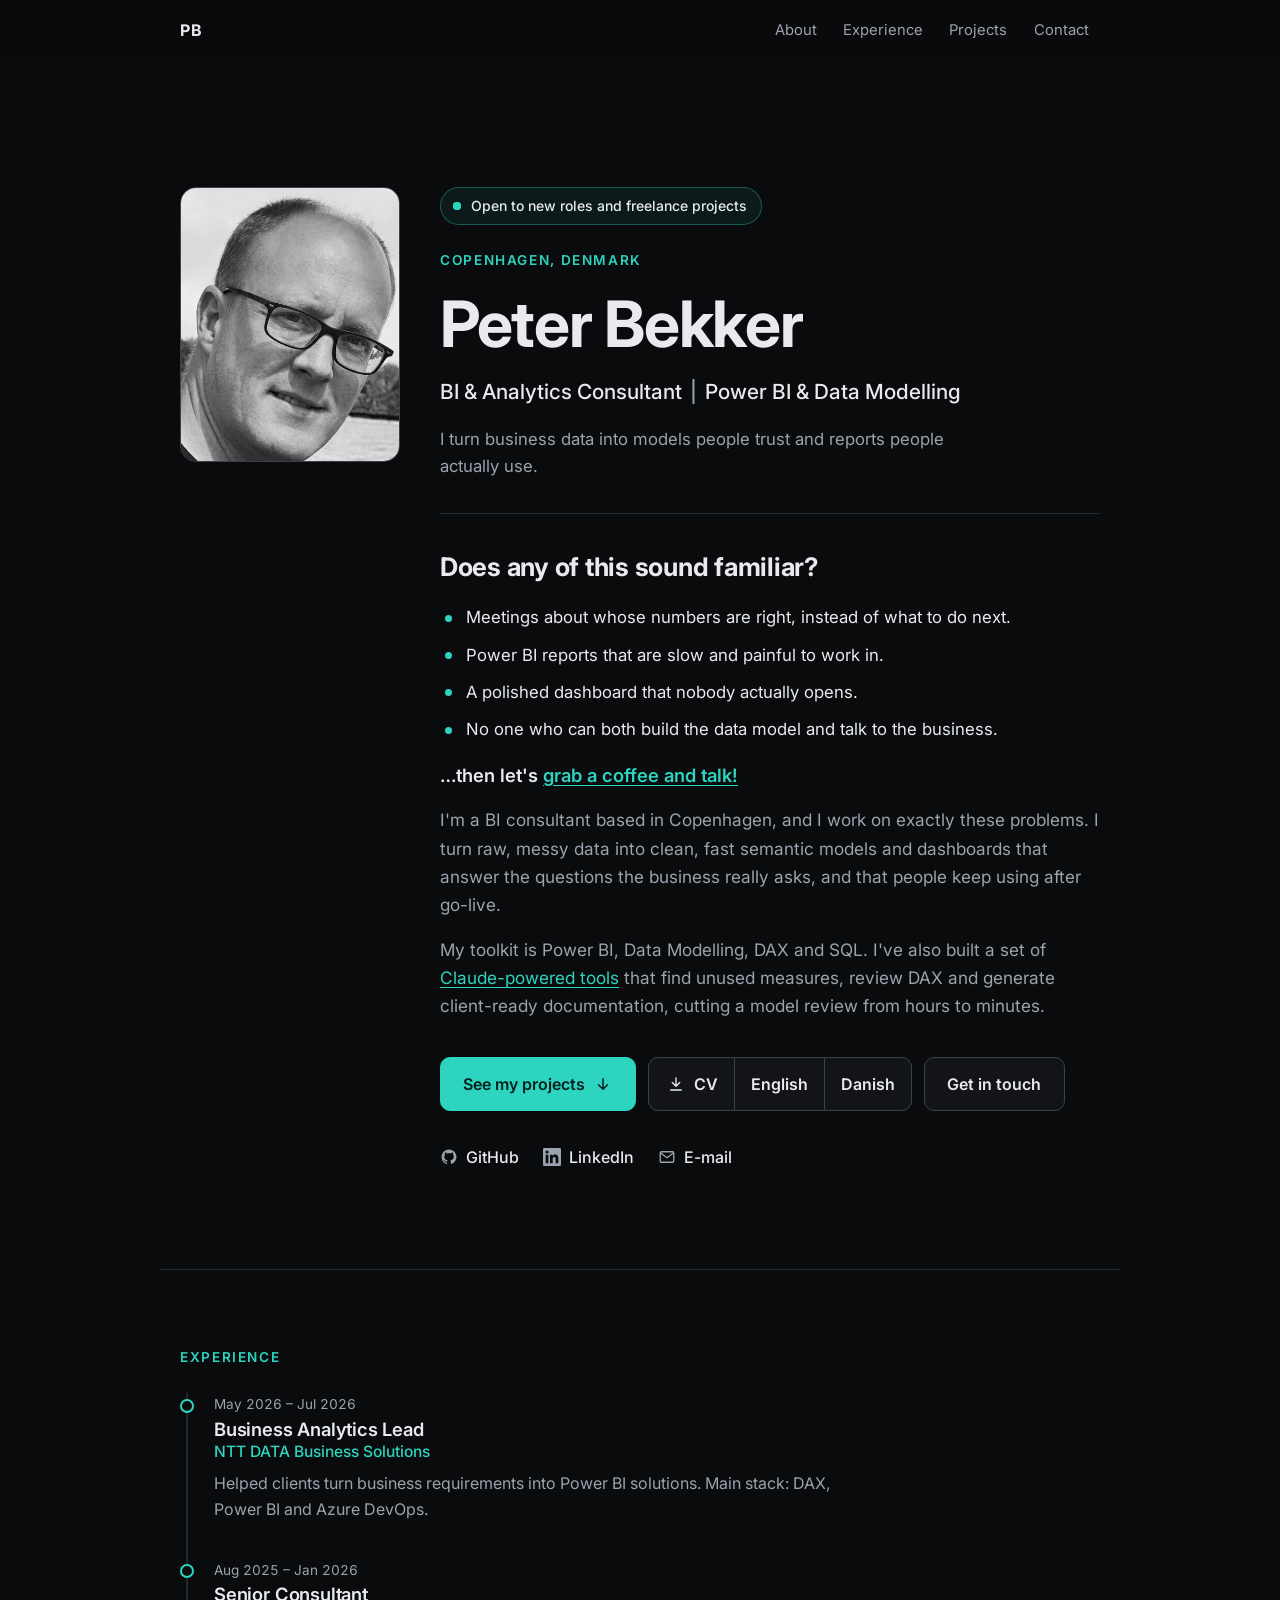
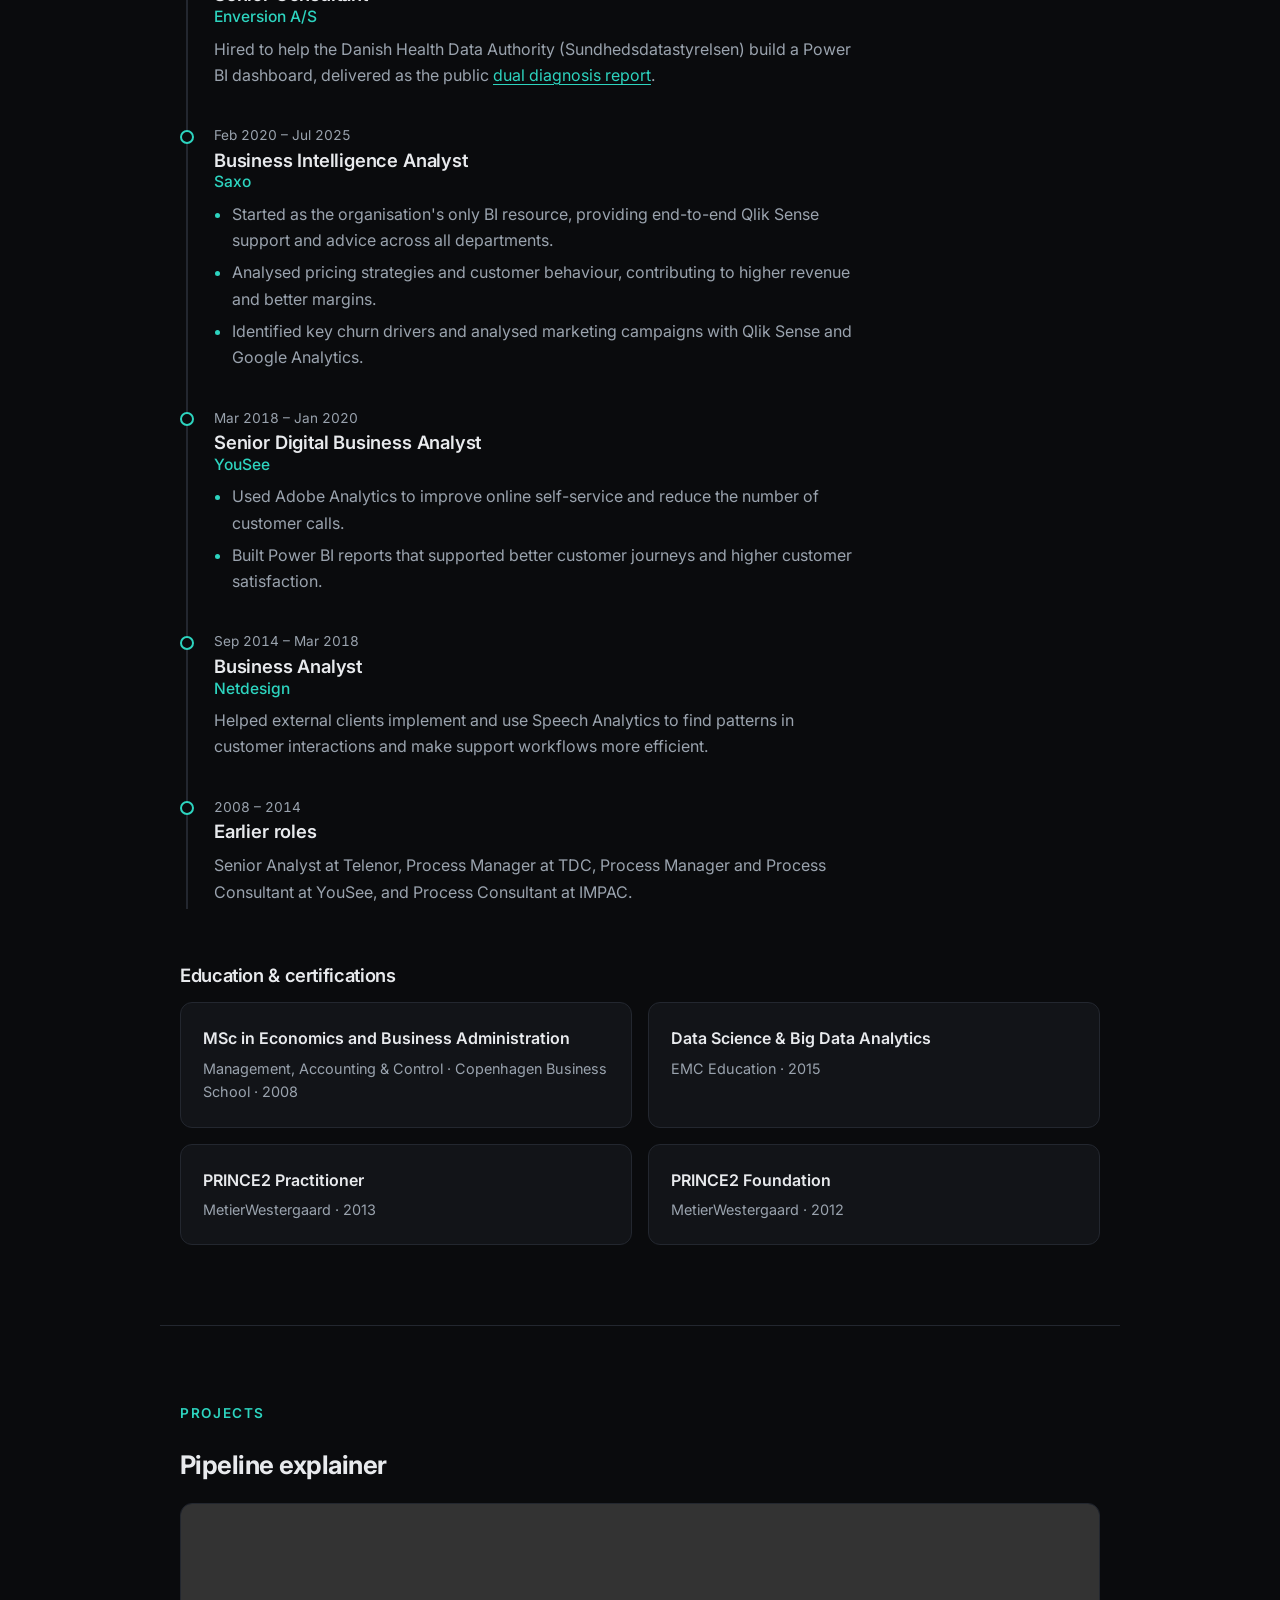
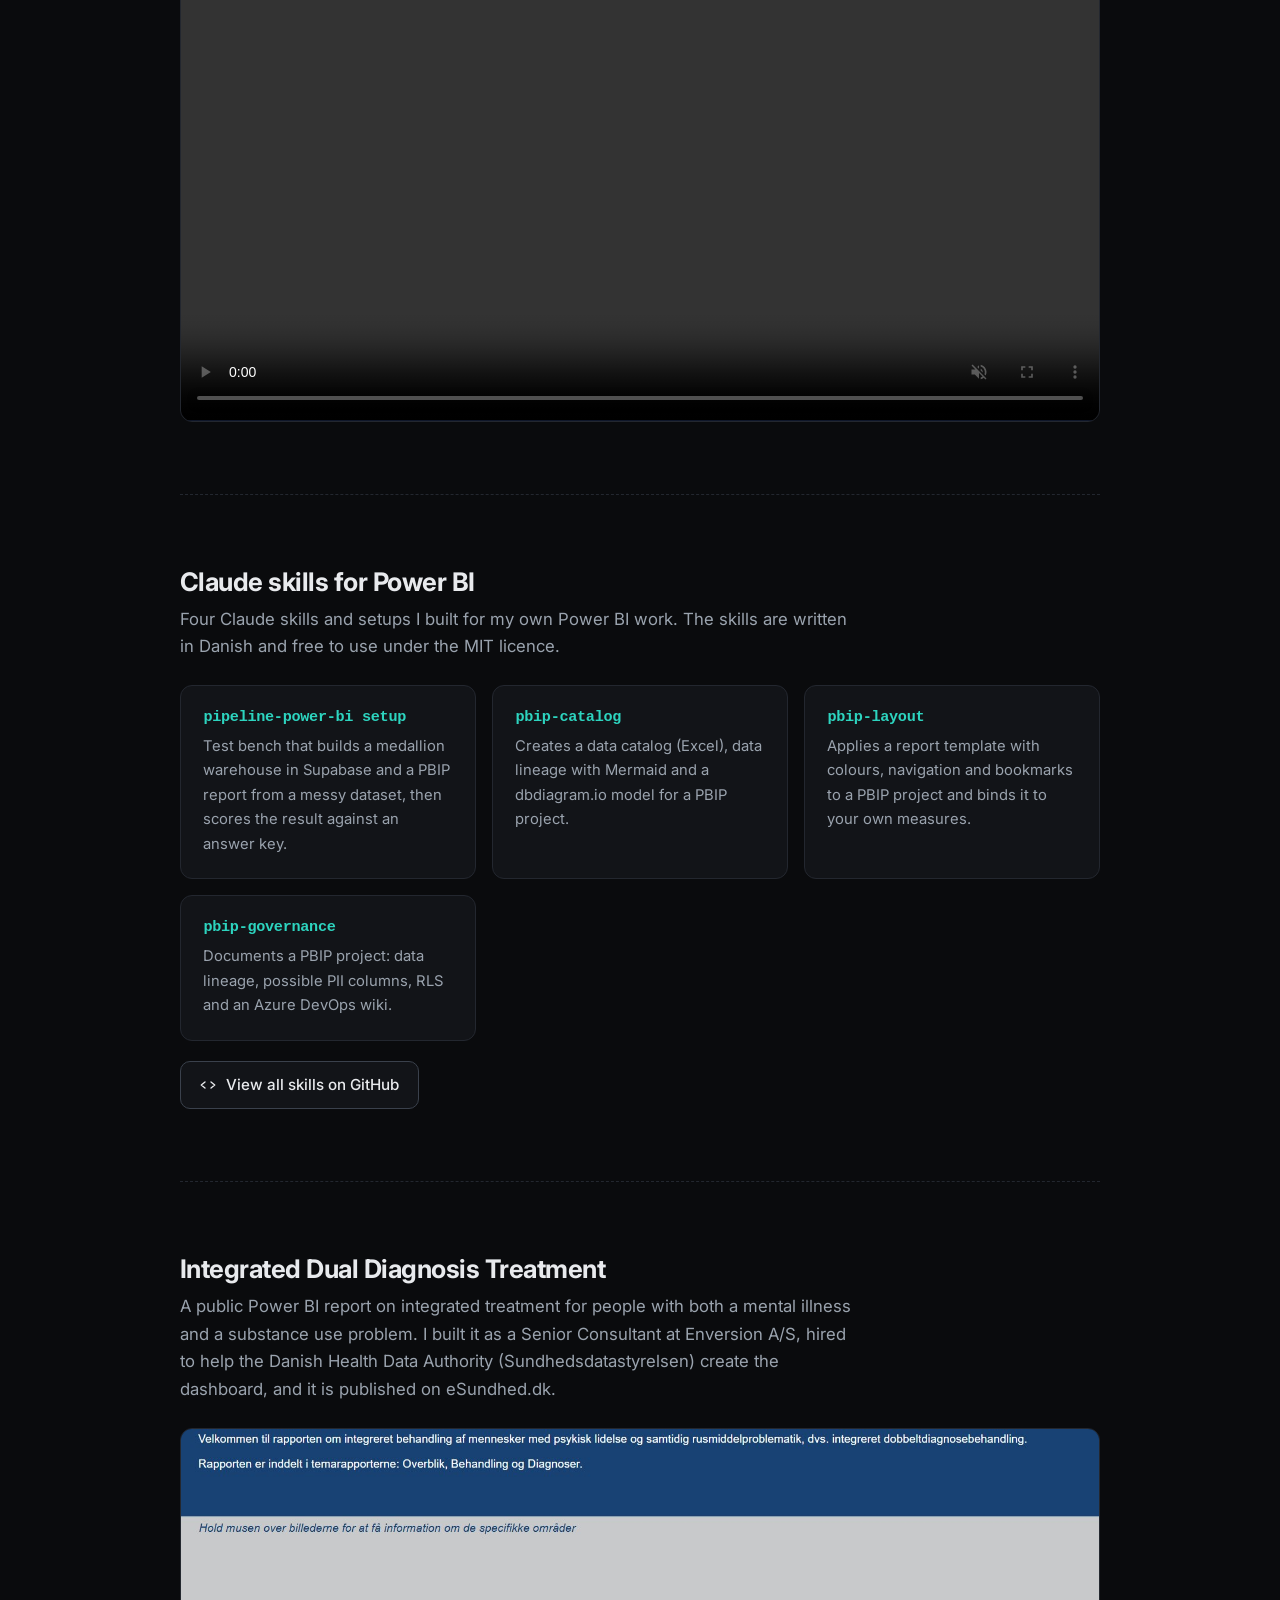
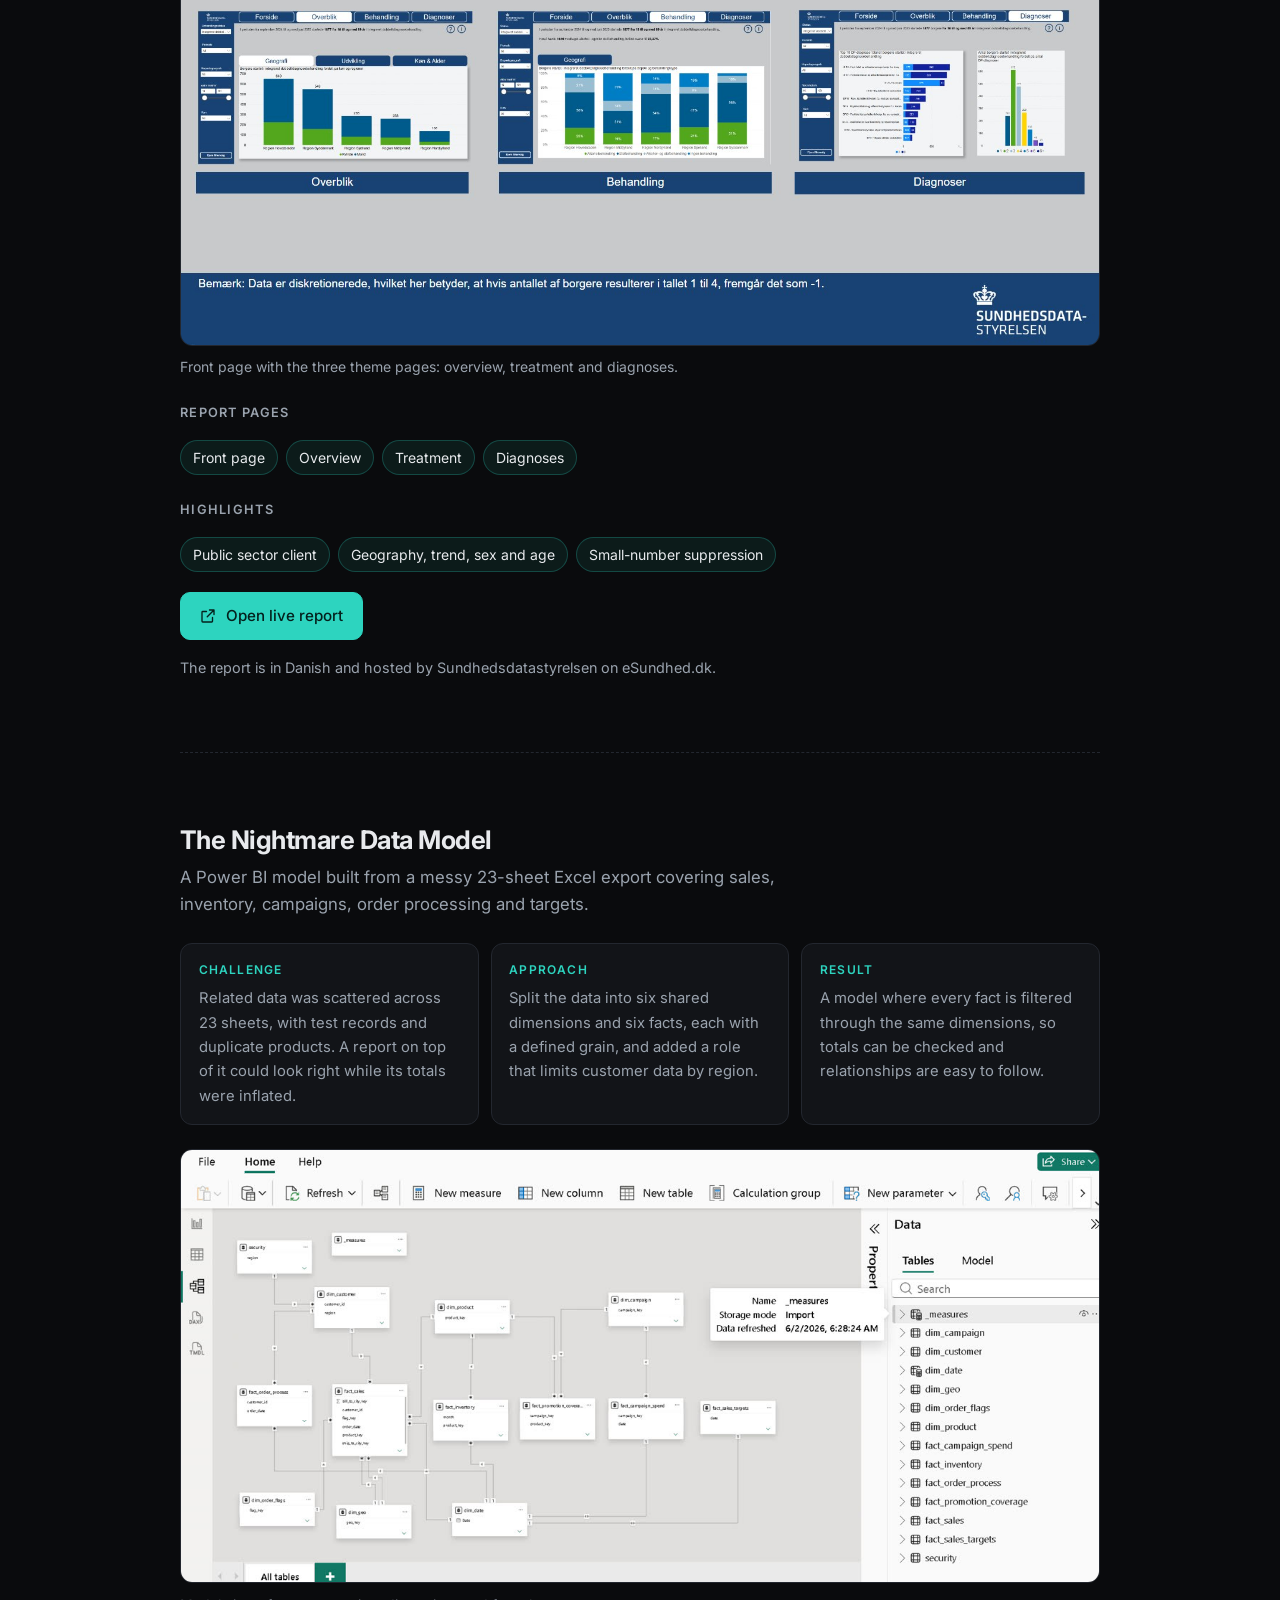
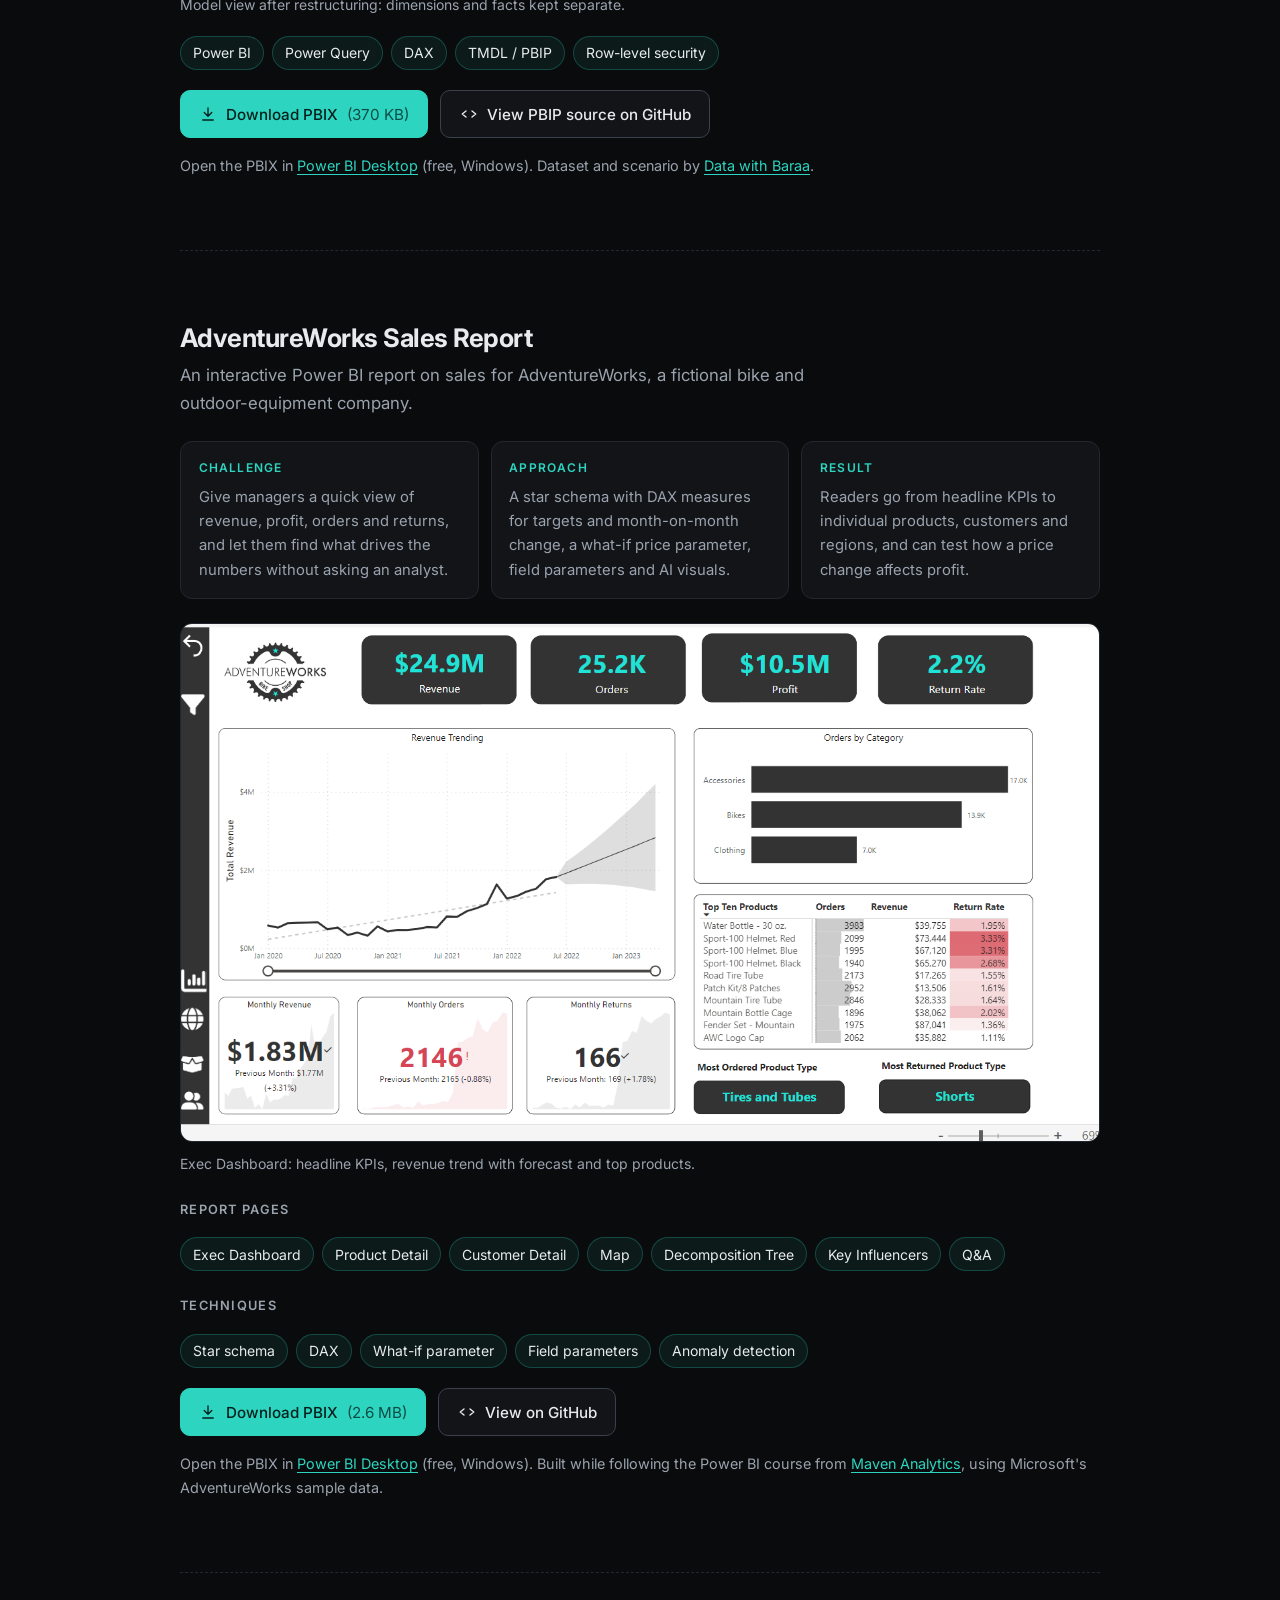
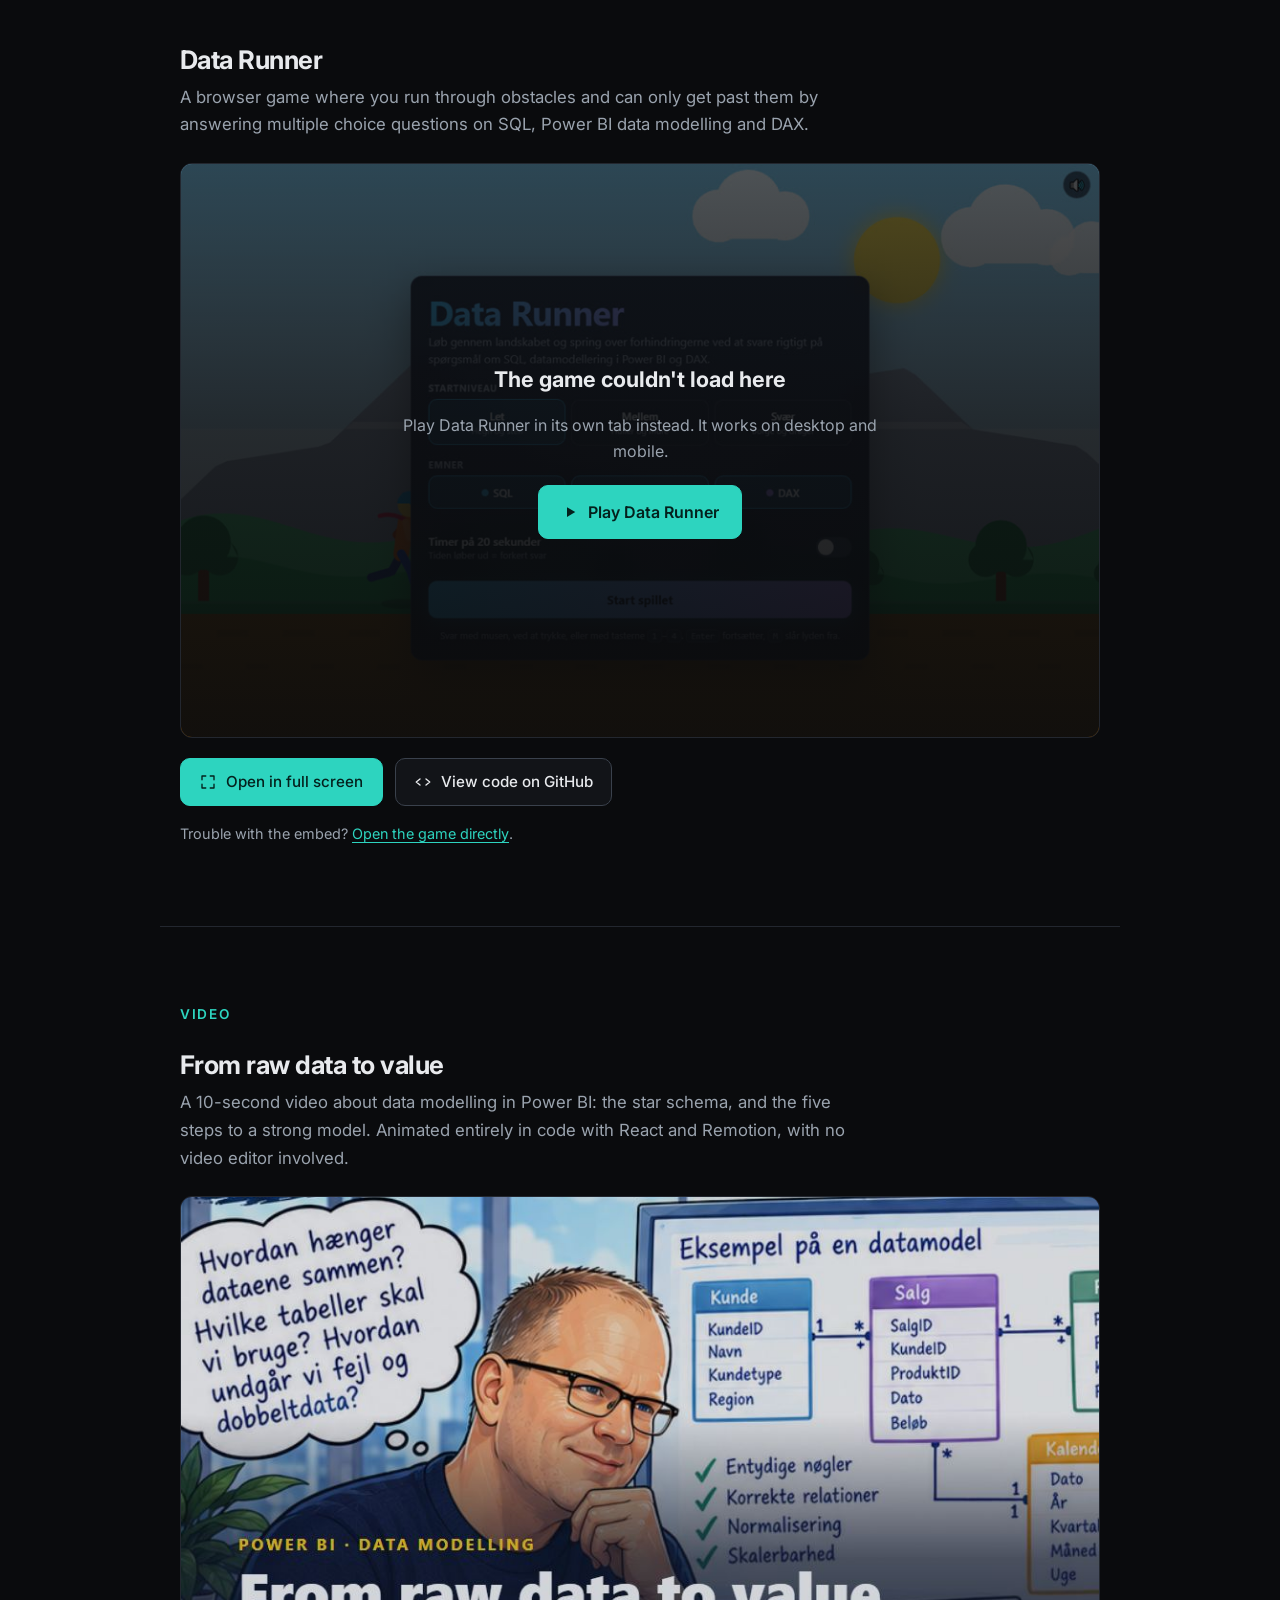
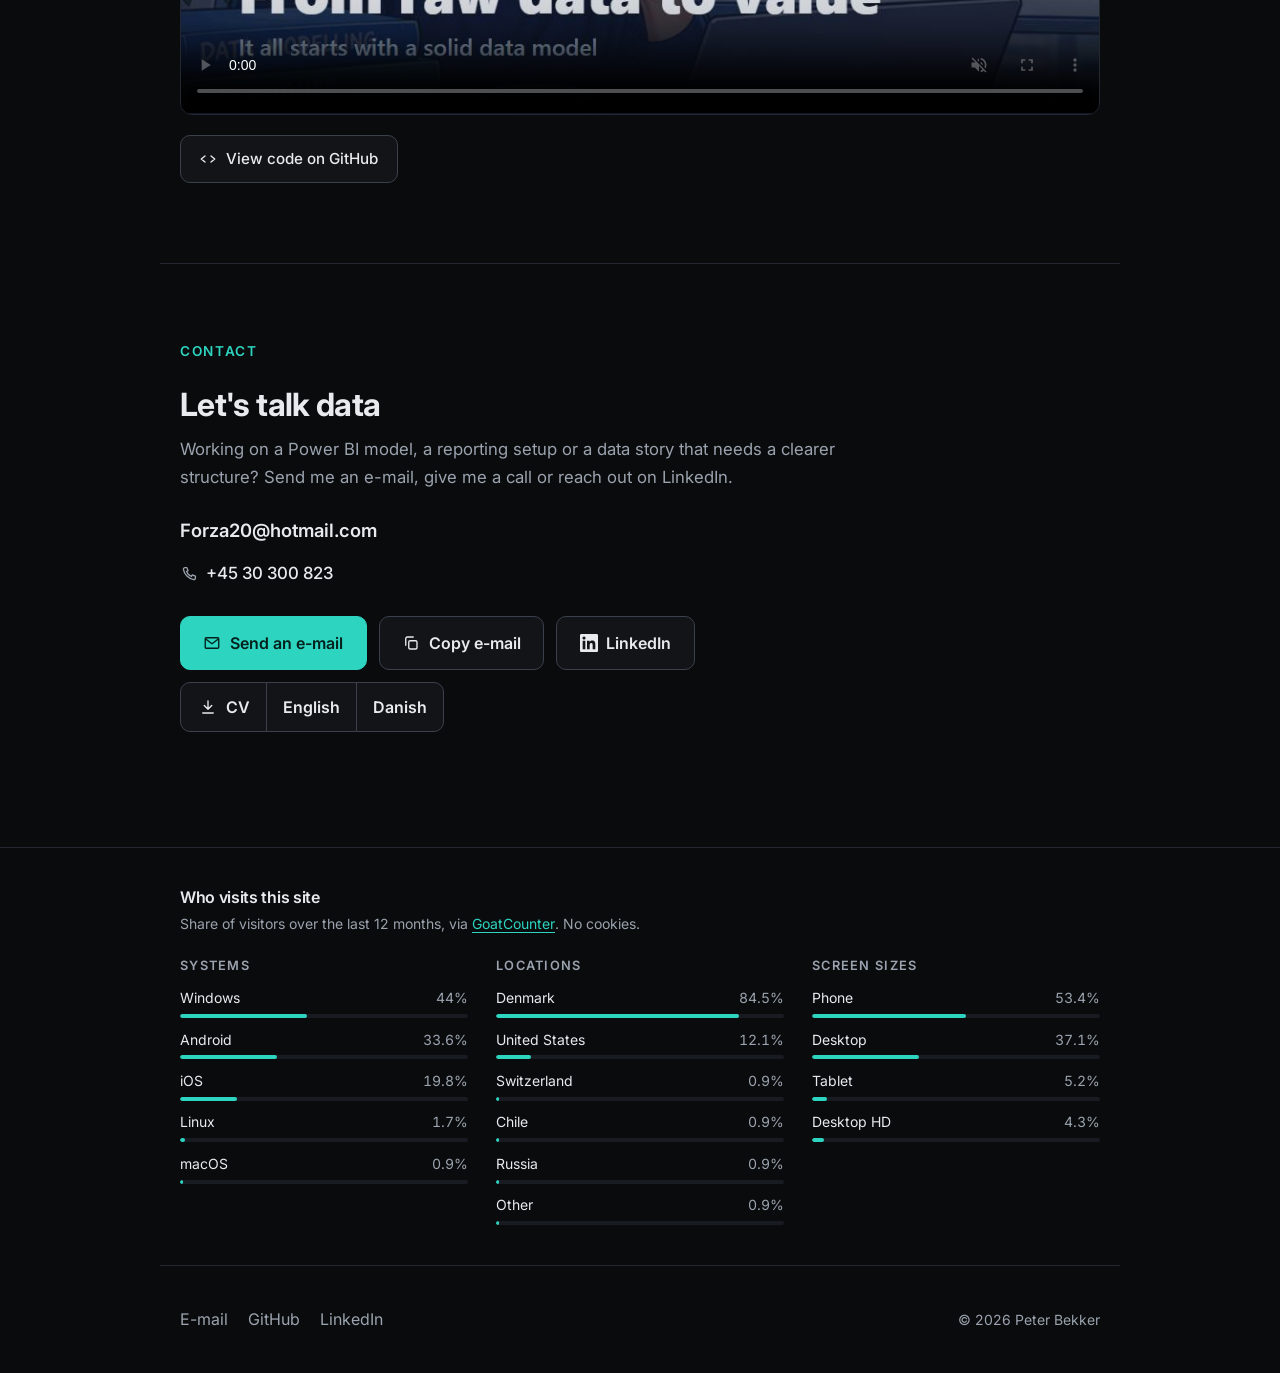
==== commit a1baf2ee: "Move pipeline video and Claude skills to top of Projects Co-Authored-By: Claude Opus 5.5 <noreply@an" ====
--- a/index.html
+++ b/index.html
@@ -201,6 +201,49 @@
     <!-- PROJECT -->
     <section class="section container" id="project" aria-labelledby="project-title">
       <h2 class="section__title reveal" id="project-title">Projects</h2>
+      <article class="project reveal" id="pipeline-video">
+        <header class="project__header">
+          <h3 class="project__name">Pipeline explainer</h3>
+        </header>
+        <div class="video__frame">
+          <video controls muted playsinline preload="metadata" width="1920" height="1080">
+            <source src="assets/pipeline-explainer.mp4#t=0.1" type="video/mp4">
+            <p>Your browser can't play this video. <a href="assets/pipeline-explainer.mp4">Download the video</a>.</p>
+          </video>
+        </div>
+      </article>
+
+      <article class="project reveal" id="claude-skills">
+        <header class="project__header">
+          <h3 class="project__name">Claude skills for Power BI</h3>
+          <p class="project__desc">Four Claude skills and setups I built for my own Power BI work. The skills are written in Danish and free to use under the MIT licence.</p>
+        </header>
+        <ul class="ai-skills">
+          <li class="card reveal">
+            <h3 class="card__title"><a href="https://github.com/Forza20/pipeline-data-warehouse" target="_blank" rel="noopener noreferrer">pipeline-power-bi setup<span class="visually-hidden"> (opens in a new tab)</span></a></h3>
+            <p>Test bench that builds a medallion warehouse in Supabase and a PBIP report from a messy dataset, then scores the result against an answer key.</p>
+          </li>
+          <li class="card reveal">
+            <h3 class="card__title"><a href="https://github.com/Forza20/claude-powerbi-skills/tree/main/.claude/skills/pbip-catalog" target="_blank" rel="noopener noreferrer">pbip-catalog<span class="visually-hidden"> (opens in a new tab)</span></a></h3>
+            <p>Creates a data catalog (Excel), data lineage with Mermaid and a dbdiagram.io model for a PBIP project.</p>
+          </li>
+          <li class="card reveal">
+            <h3 class="card__title"><a href="https://github.com/Forza20/claude-powerbi-skills/tree/main/.claude/skills/pbip-layout" target="_blank" rel="noopener noreferrer">pbip-layout<span class="visually-hidden"> (opens in a new tab)</span></a></h3>
+            <p>Applies a report template with colours, navigation and bookmarks to a PBIP project and binds it to your own measures.</p>
+          </li>
+          <li class="card reveal">
+            <h3 class="card__title"><a href="https://github.com/Forza20/claude-powerbi-skills/tree/main/skills/pbip-governance" target="_blank" rel="noopener noreferrer">pbip-governance<span class="visually-hidden"> (opens in a new tab)</span></a></h3>
+            <p>Documents a PBIP project: data lineage, possible PII columns, RLS and an Azure DevOps wiki.</p>
+          </li>
+        </ul>
+        <div class="project__actions">
+          <a class="btn" href="https://github.com/Forza20/claude-powerbi-skills" target="_blank" rel="noopener noreferrer">
+            <svg class="icon" viewBox="0 0 24 24" aria-hidden="true"><path d="m8 8-5 4 5 4M16 8l5 4-5 4" fill="none" stroke="currentColor" stroke-width="1.8" stroke-linecap="round" stroke-linejoin="round"/></svg>
+            <span>View all skills on GitHub</span><span class="visually-hidden"> (opens in a new tab)</span>
+          </a>
+        </div>
+      </article>
+
       <article class="project reveal" id="dual-diagnosis">
         <header class="project__header">
           <h3 class="project__name">Integrated Dual Diagnosis Treatment</h3>
@@ -398,49 +441,6 @@
       </article>
     </section>
 
-    <!-- PIPELINE EXPLAINER VIDEO -->
-    <section class="section container" id="pipeline-video" aria-labelledby="pipeline-video-title">
-      <h2 class="section__title reveal" id="pipeline-video-title">Pipeline explainer</h2>
-      <article class="project reveal">
-        <div class="video__frame">
-          <video controls muted playsinline preload="metadata" width="1920" height="1080">
-            <source src="assets/pipeline-explainer.mp4#t=0.1" type="video/mp4">
-            <p>Your browser can't play this video. <a href="assets/pipeline-explainer.mp4">Download the video</a>.</p>
-          </video>
-        </div>
-      </article>
-    </section>
-
-    <!-- CLAUDE SKILLS -->
-    <section class="section container" id="claude-skills" aria-labelledby="claude-skills-title">
-      <h2 class="section__title reveal" id="claude-skills-title">Claude skills for Power BI</h2>
-      <p class="section__intro reveal">Four Claude skills and setups I built for my own Power BI work. The skills are written in Danish and free to use under the MIT licence.</p>
-      <ul class="ai-skills">
-        <li class="card reveal">
-          <h3 class="card__title"><a href="https://github.com/Forza20/pipeline-data-warehouse" target="_blank" rel="noopener noreferrer">pipeline-power-bi setup<span class="visually-hidden"> (opens in a new tab)</span></a></h3>
-          <p>Test bench that builds a medallion warehouse in Supabase and a PBIP report from a messy dataset, then scores the result against an answer key.</p>
-        </li>
-        <li class="card reveal">
-          <h3 class="card__title"><a href="https://github.com/Forza20/claude-powerbi-skills/tree/main/.claude/skills/pbip-catalog" target="_blank" rel="noopener noreferrer">pbip-catalog<span class="visually-hidden"> (opens in a new tab)</span></a></h3>
-          <p>Creates a data catalog (Excel), data lineage with Mermaid and a dbdiagram.io model for a PBIP project.</p>
-        </li>
-        <li class="card reveal">
-          <h3 class="card__title"><a href="https://github.com/Forza20/claude-powerbi-skills/tree/main/.claude/skills/pbip-layout" target="_blank" rel="noopener noreferrer">pbip-layout<span class="visually-hidden"> (opens in a new tab)</span></a></h3>
-          <p>Applies a report template with colours, navigation and bookmarks to a PBIP project and binds it to your own measures.</p>
-        </li>
-        <li class="card reveal">
-          <h3 class="card__title"><a href="https://github.com/Forza20/claude-powerbi-skills/tree/main/skills/pbip-governance" target="_blank" rel="noopener noreferrer">pbip-governance<span class="visually-hidden"> (opens in a new tab)</span></a></h3>
-          <p>Documents a PBIP project: data lineage, possible PII columns, RLS and an Azure DevOps wiki.</p>
-        </li>
-      </ul>
-      <div class="project__actions">
-        <a class="btn" href="https://github.com/Forza20/claude-powerbi-skills" target="_blank" rel="noopener noreferrer">
-          <svg class="icon" viewBox="0 0 24 24" aria-hidden="true"><path d="m8 8-5 4 5 4M16 8l5 4-5 4" fill="none" stroke="currentColor" stroke-width="1.8" stroke-linecap="round" stroke-linejoin="round"/></svg>
-          <span>View all skills on GitHub</span><span class="visually-hidden"> (opens in a new tab)</span>
-        </a>
-      </div>
-    </section>
-
     <!-- VIDEO -->
     <section class="section container" id="video" aria-labelledby="video-title">
       <h2 class="section__title reveal" id="video-title">Video</h2>
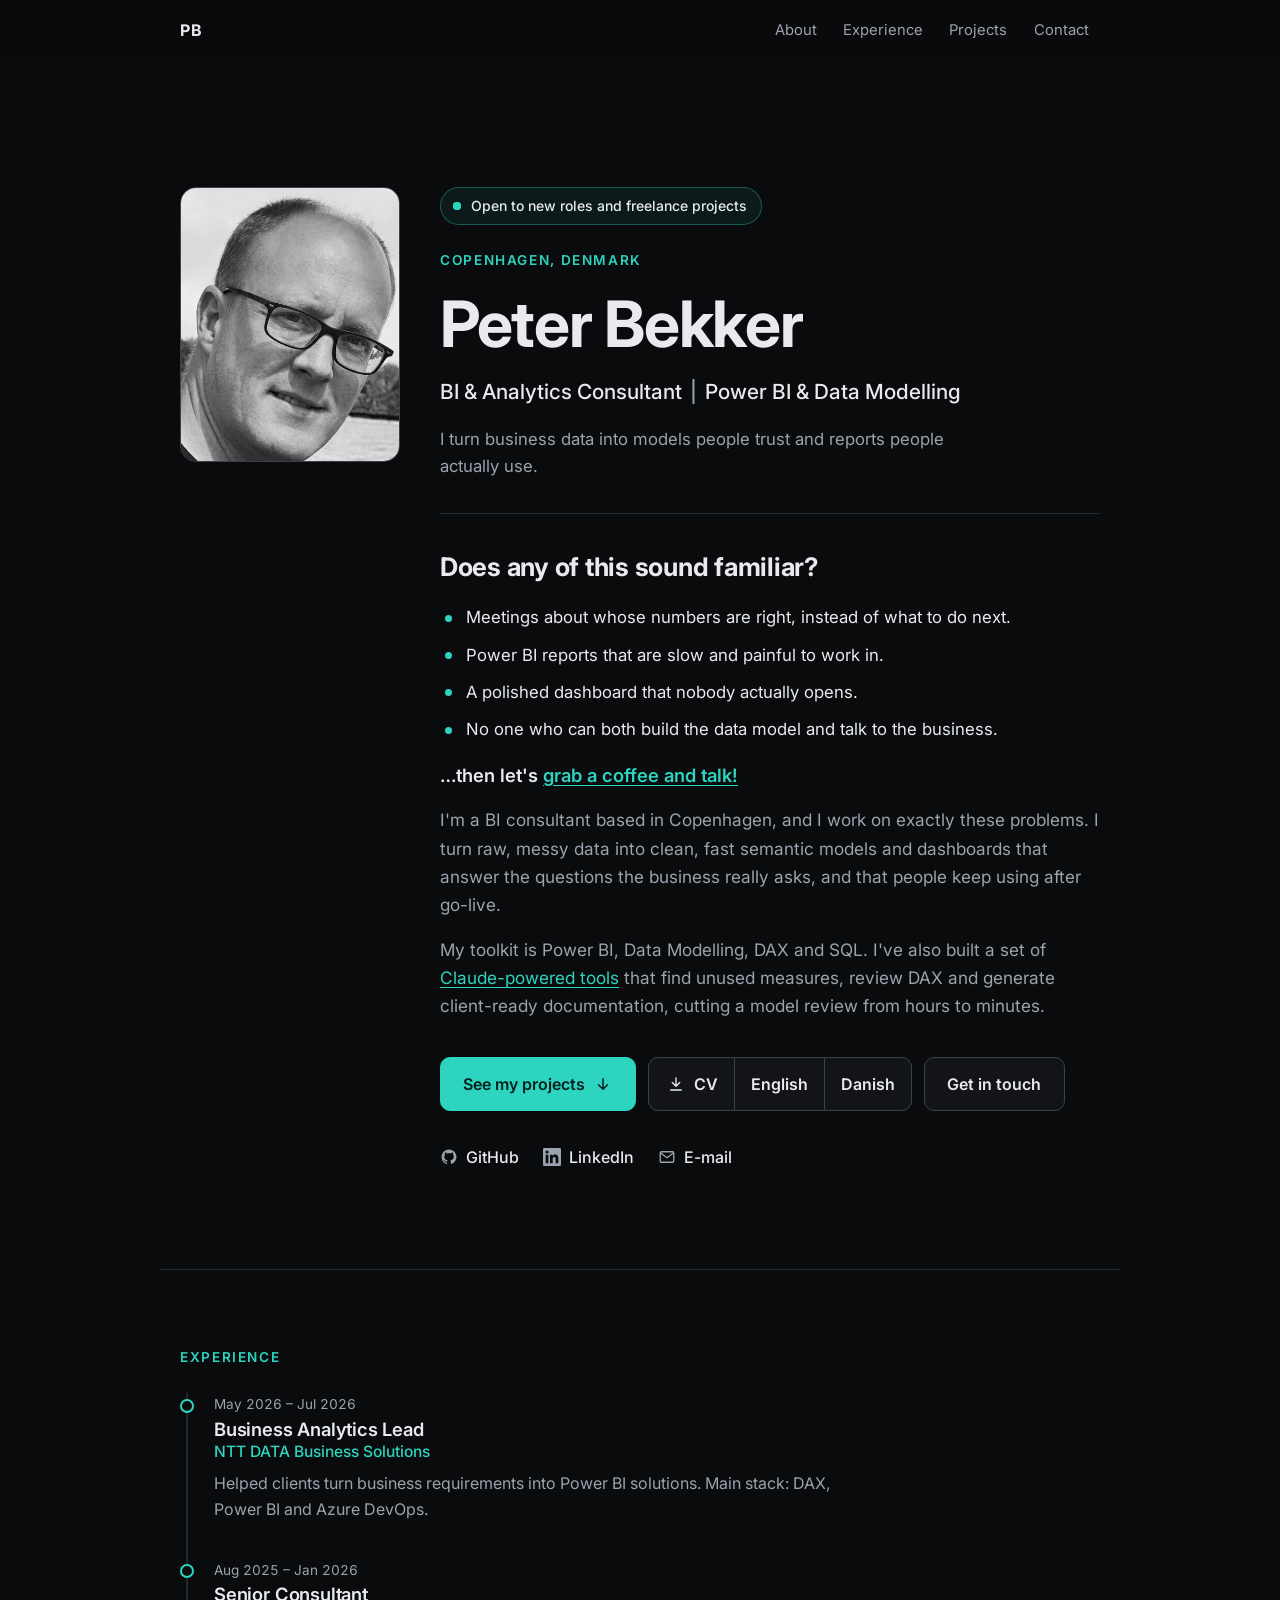
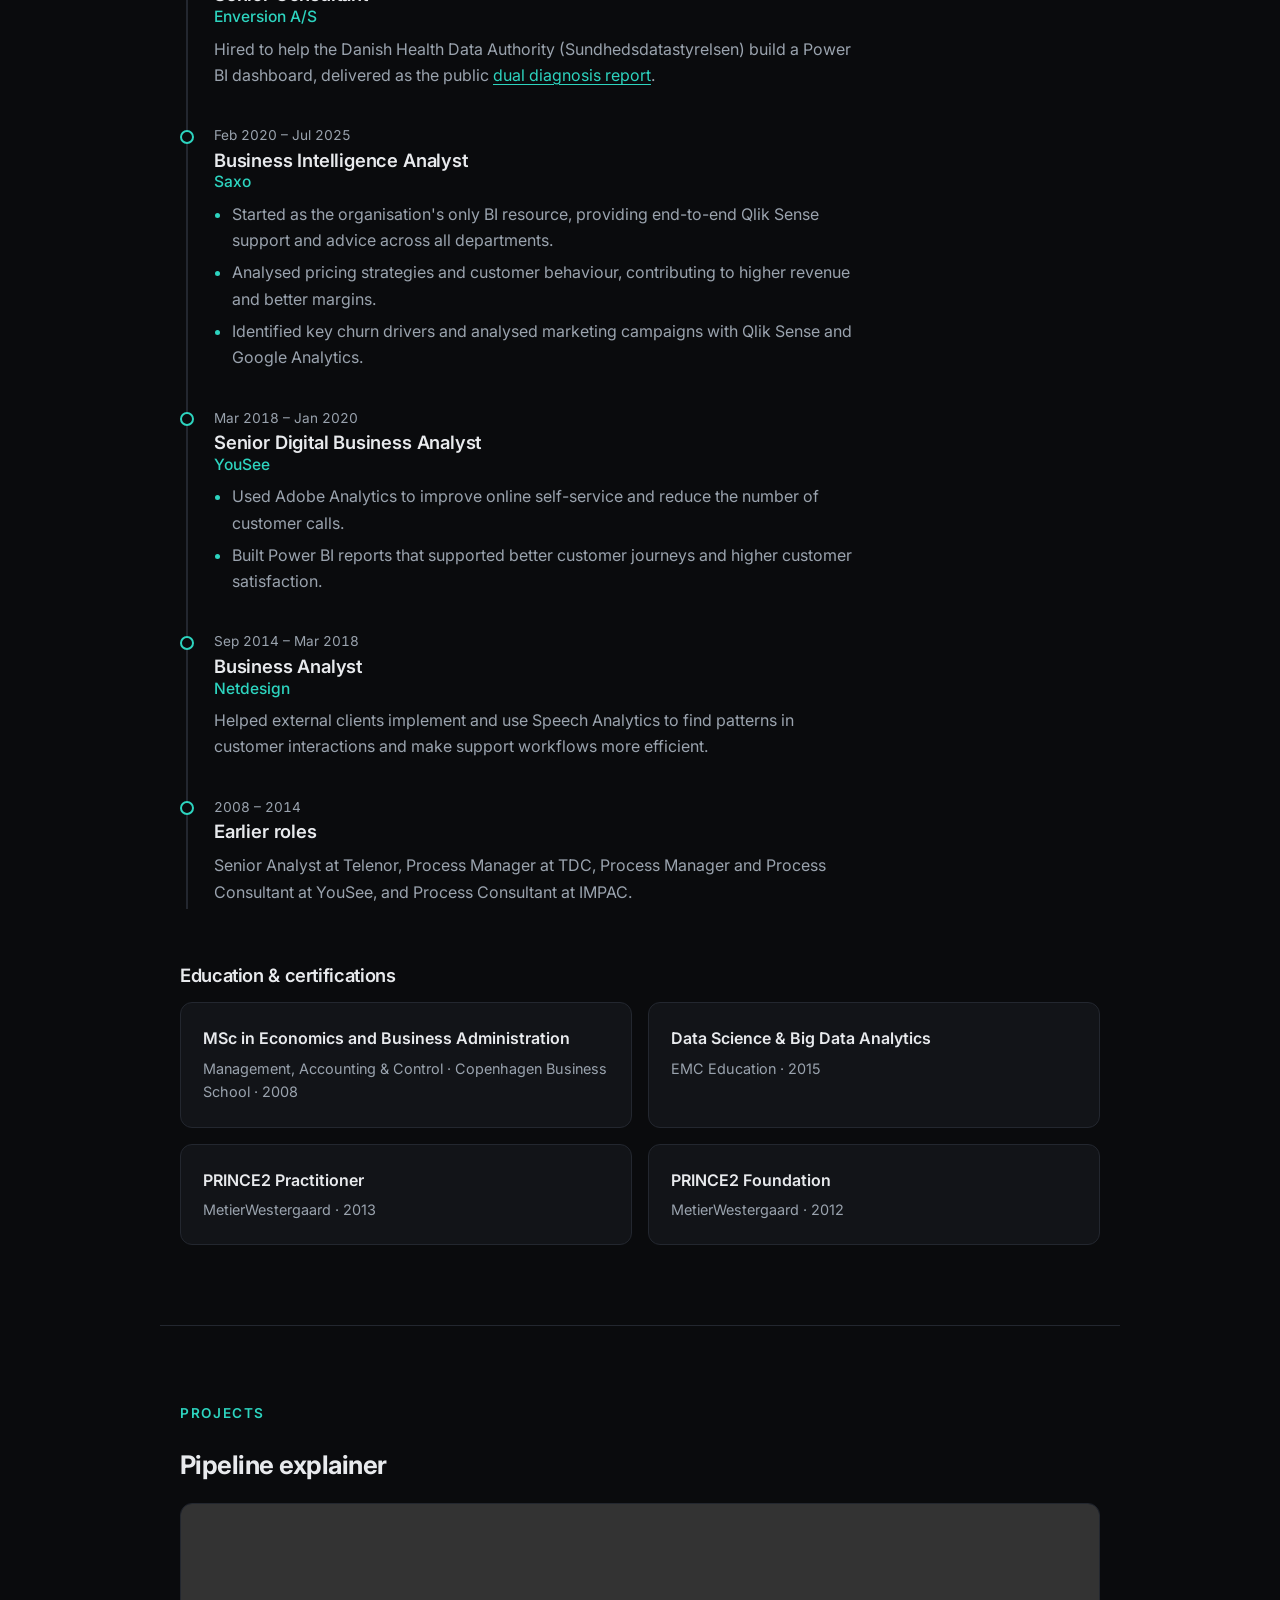
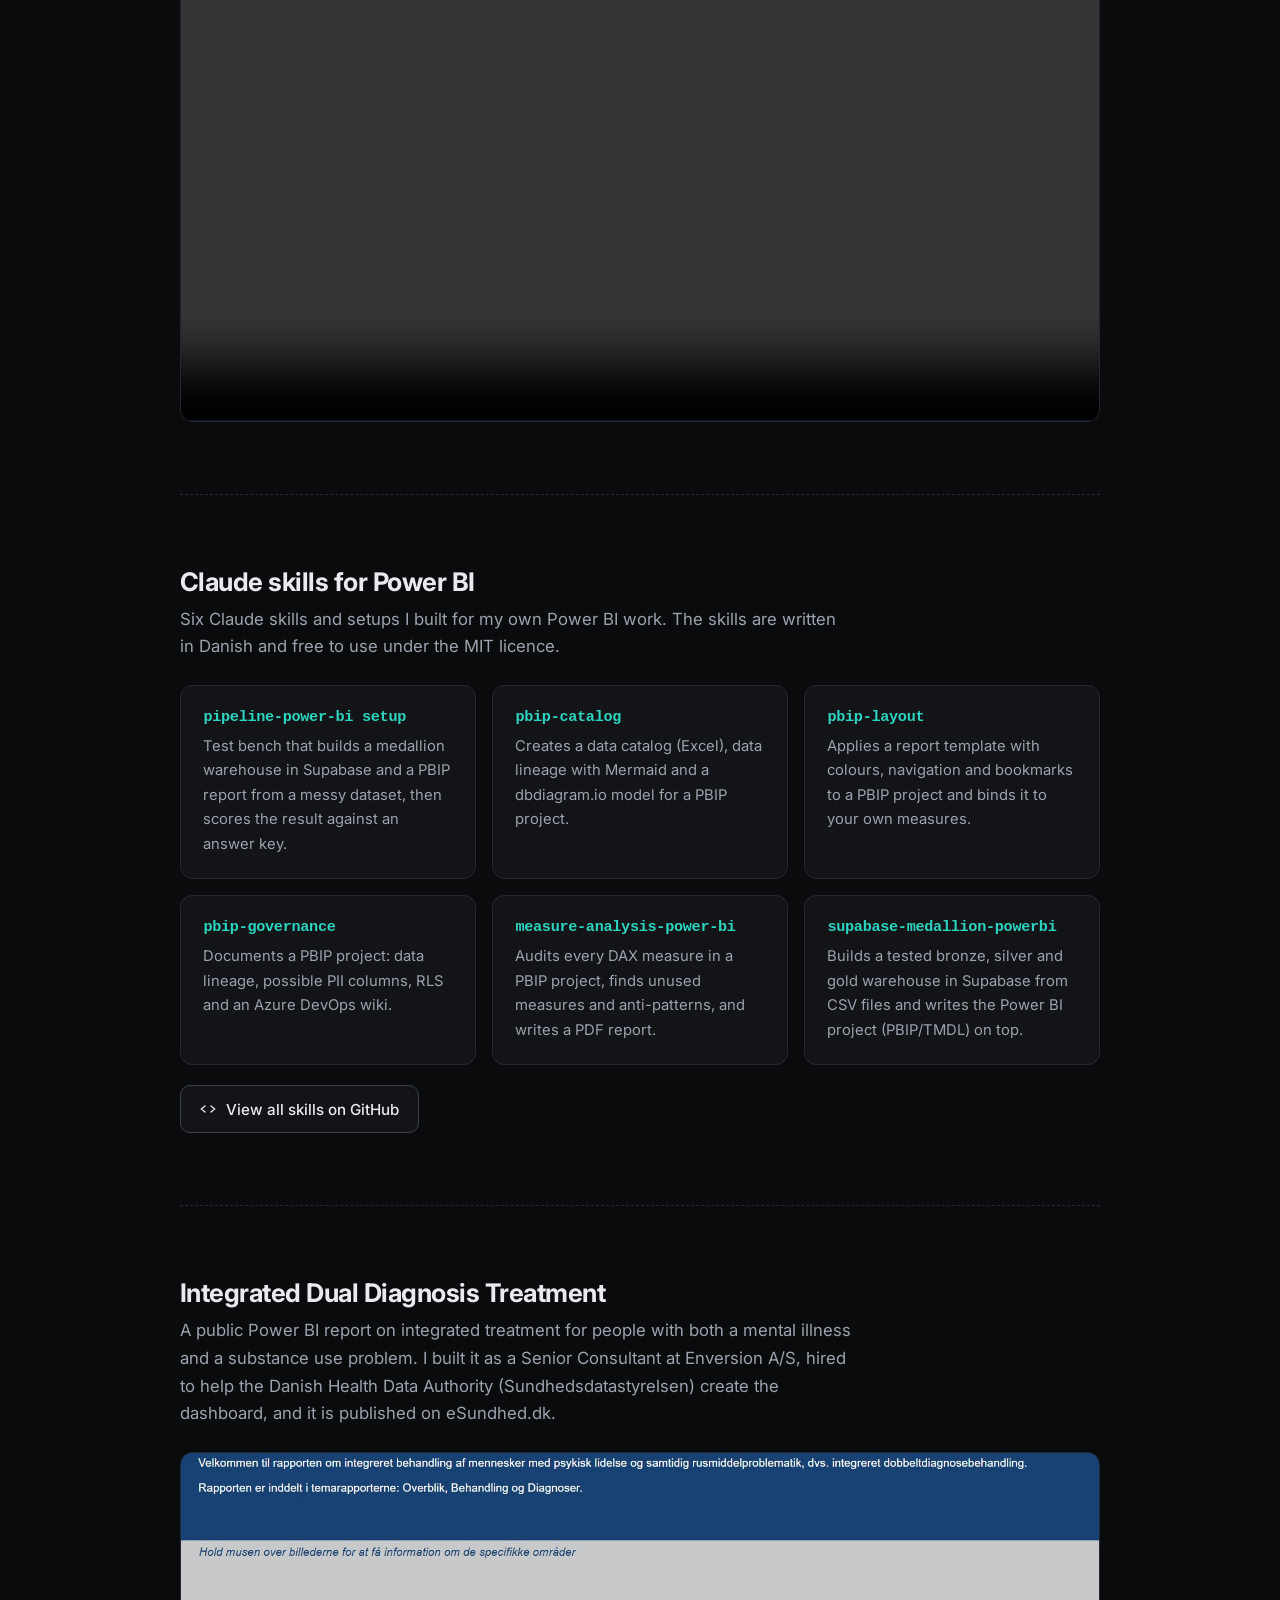
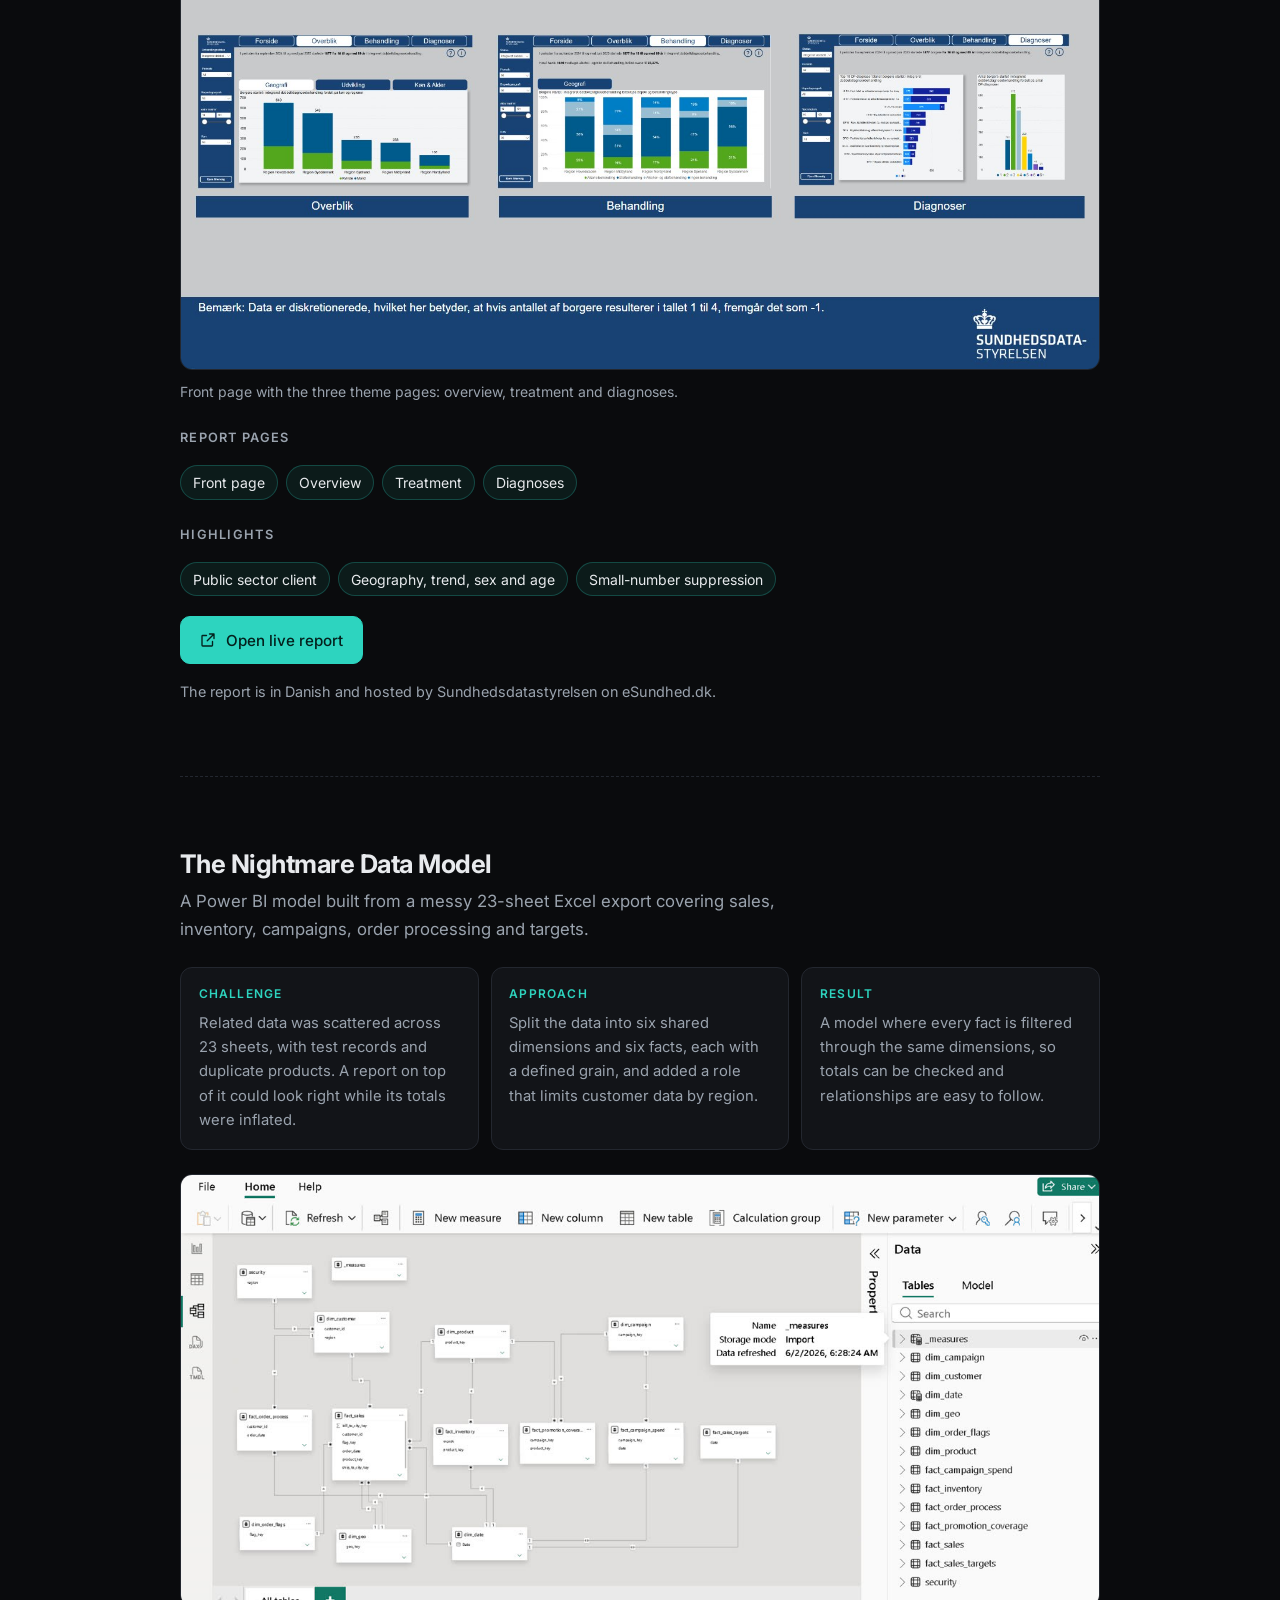
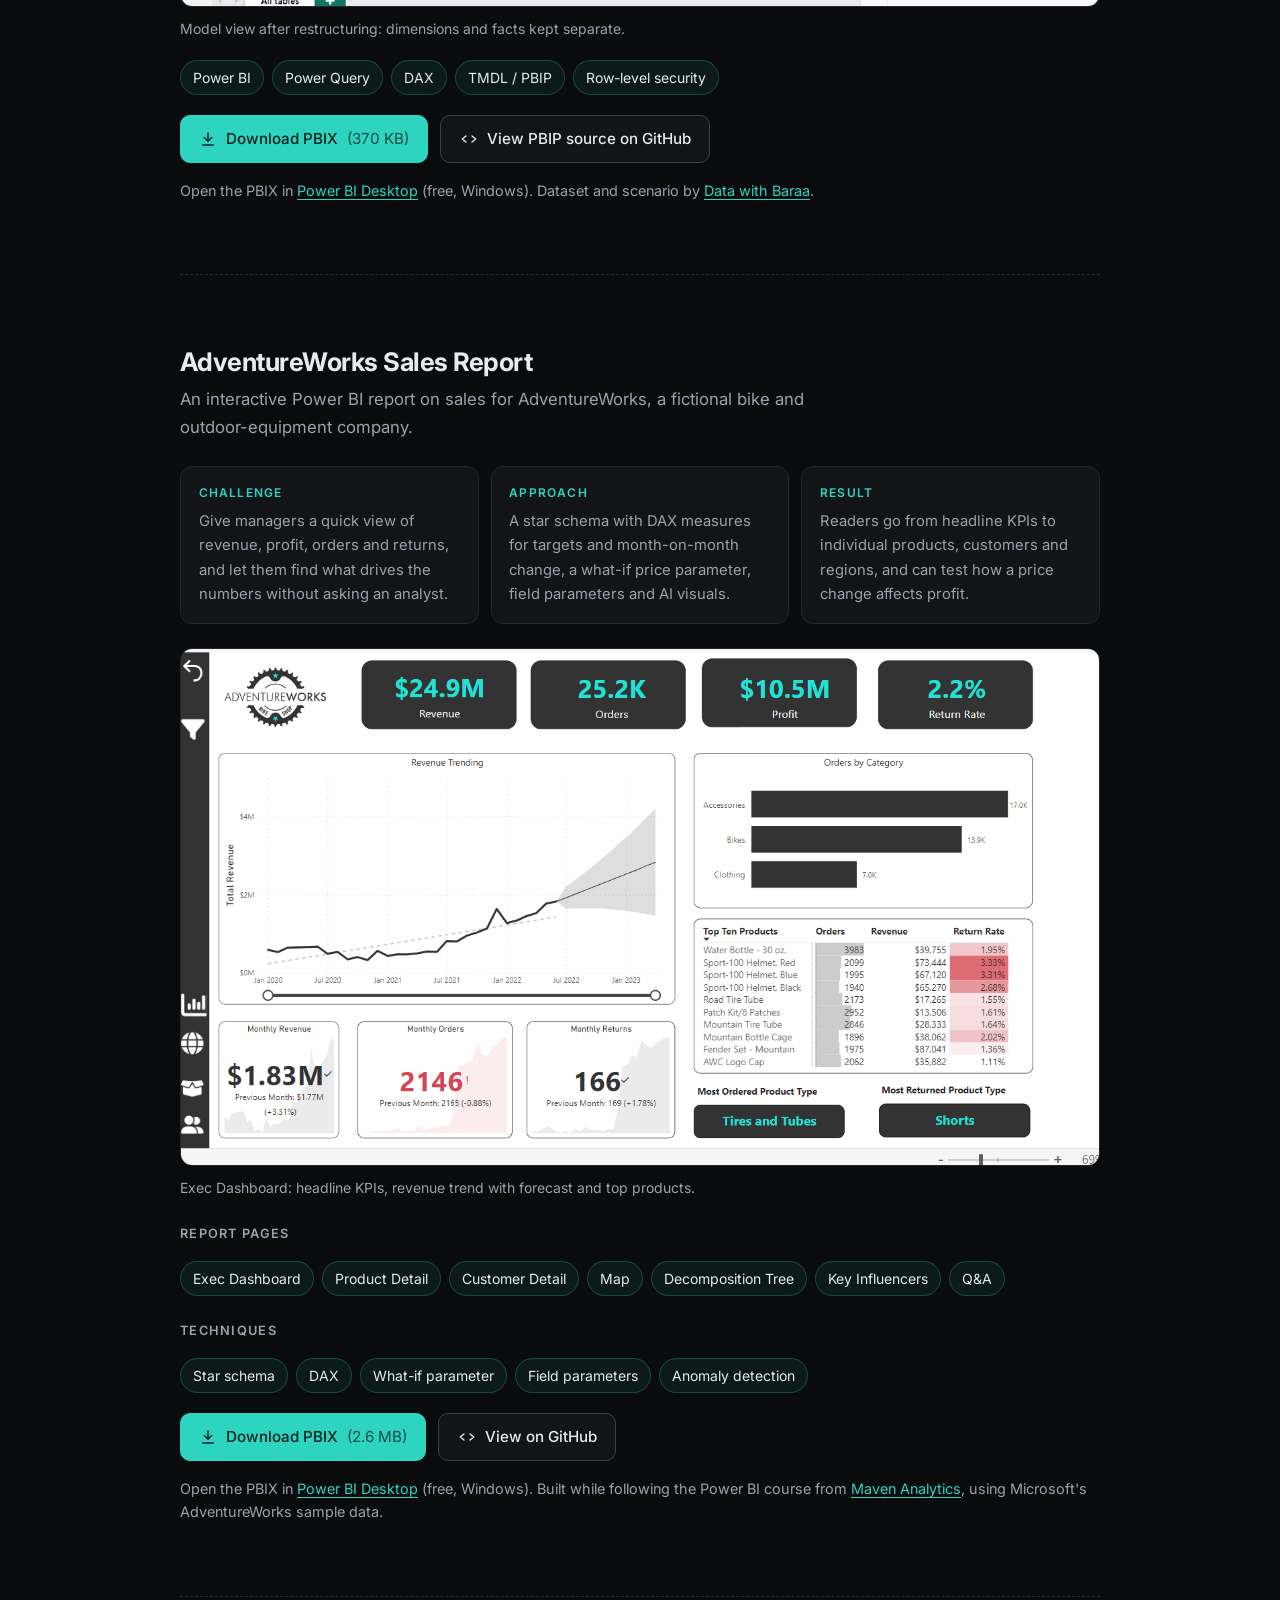
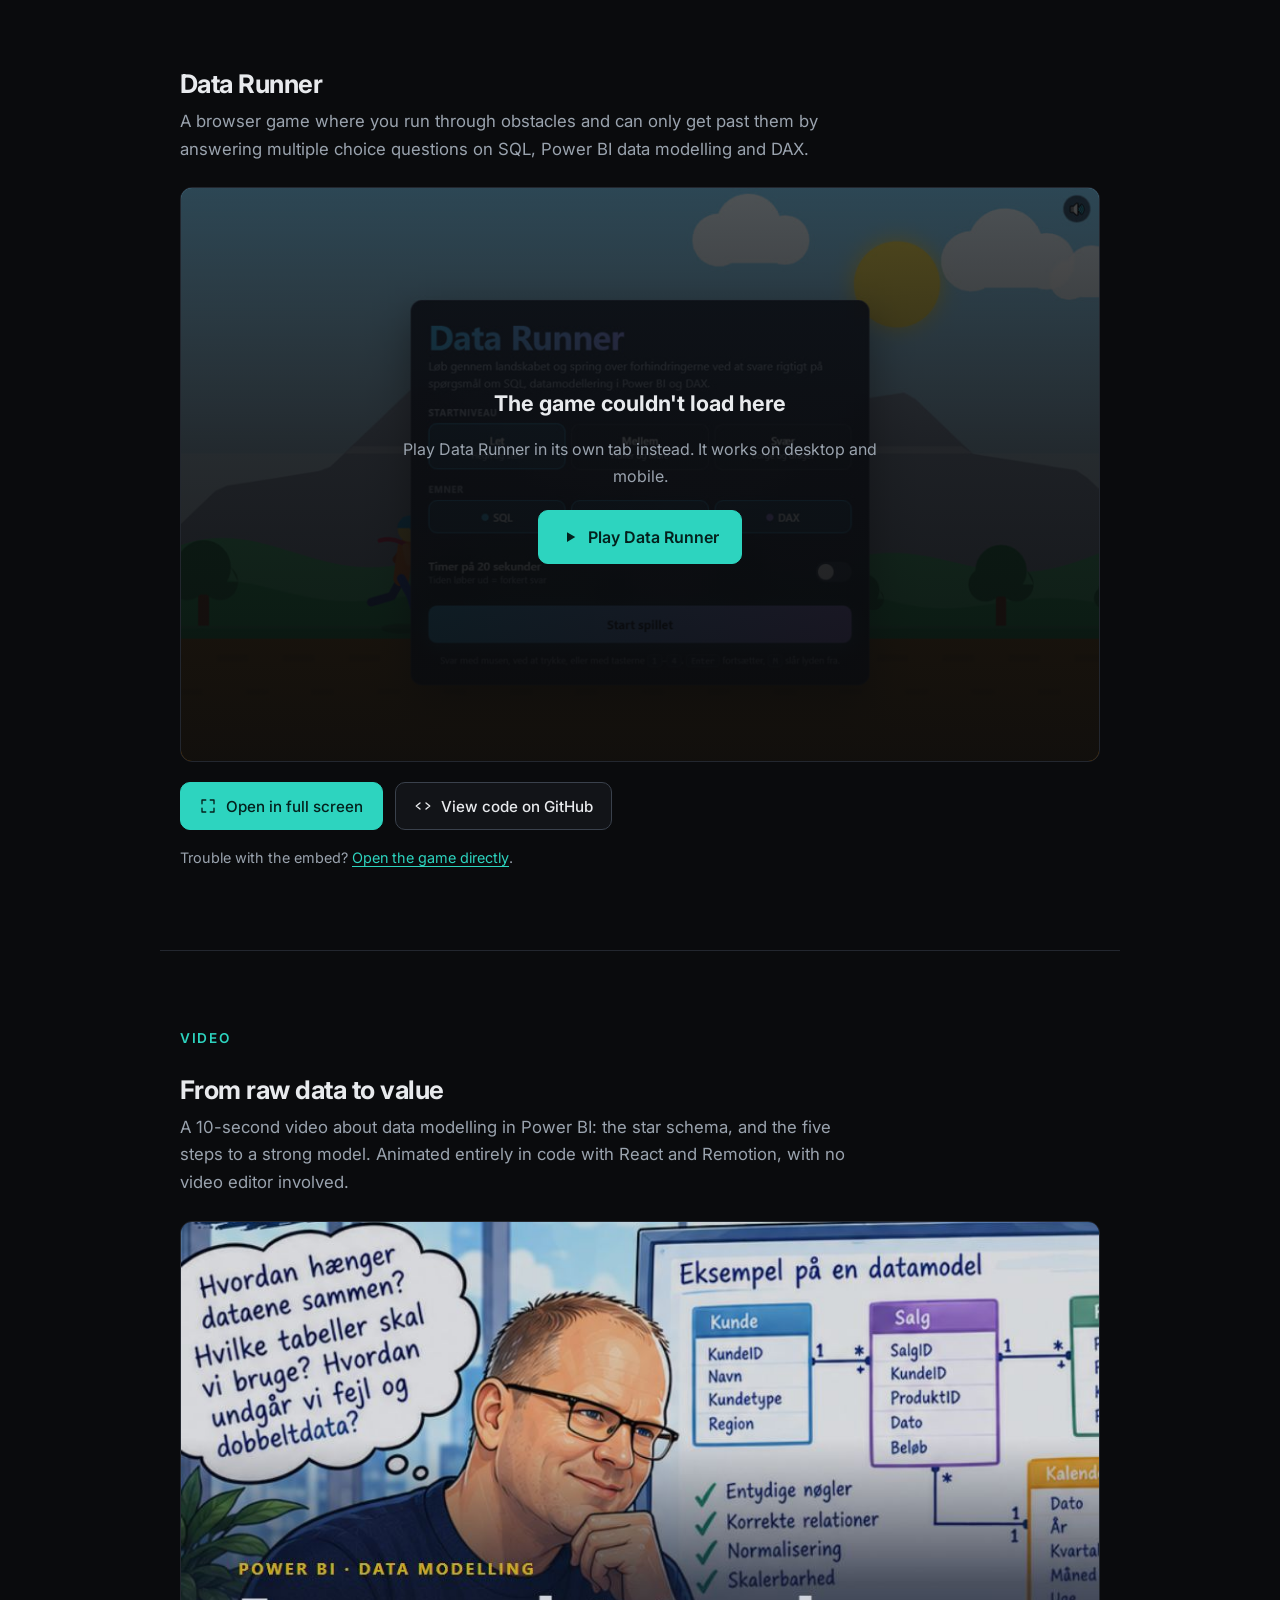
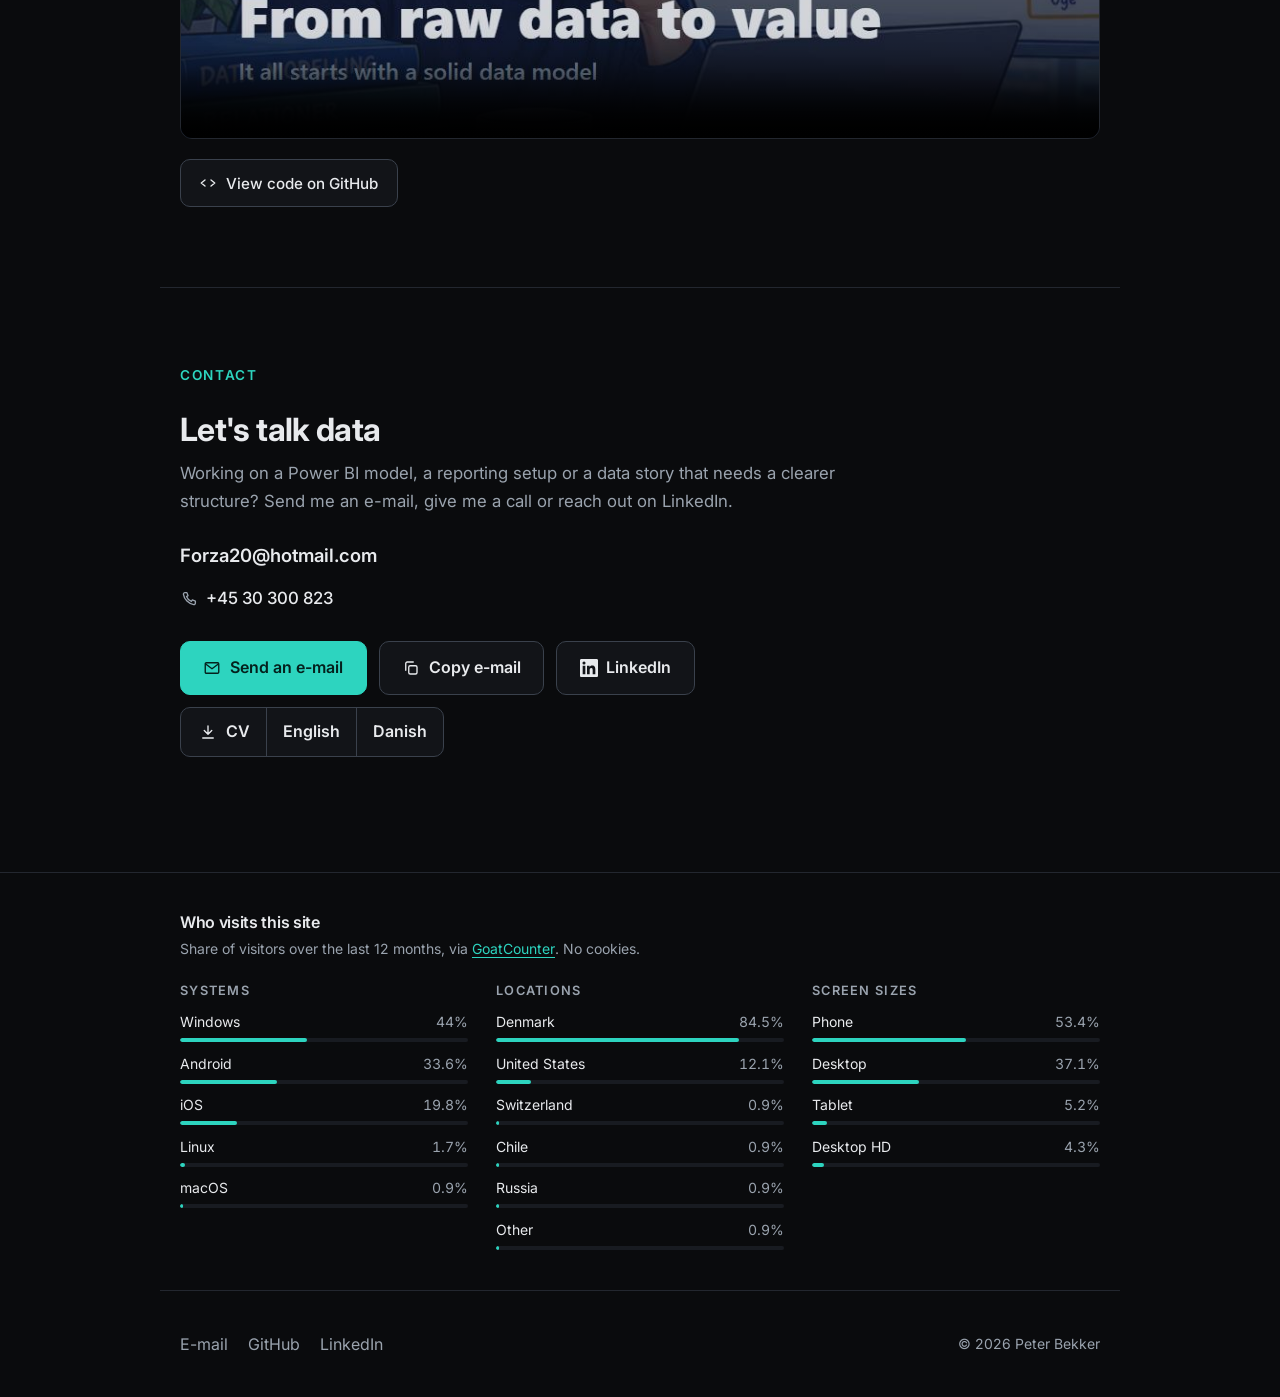
==== commit fe57ecd9: "Add measure-analysis-power-bi and supabase-medallion-powerbi skill cards Co-Authored-By: Claude Opus" ====
--- a/index.html
+++ b/index.html
@@ -216,7 +216,7 @@
       <article class="project reveal" id="claude-skills">
         <header class="project__header">
           <h3 class="project__name">Claude skills for Power BI</h3>
-          <p class="project__desc">Four Claude skills and setups I built for my own Power BI work. The skills are written in Danish and free to use under the MIT licence.</p>
+          <p class="project__desc">Six Claude skills and setups I built for my own Power BI work. The skills are written in Danish and free to use under the MIT licence.</p>
         </header>
         <ul class="ai-skills">
           <li class="card reveal">
@@ -234,6 +234,14 @@
           <li class="card reveal">
             <h3 class="card__title"><a href="https://github.com/Forza20/claude-powerbi-skills/tree/main/skills/pbip-governance" target="_blank" rel="noopener noreferrer">pbip-governance<span class="visually-hidden"> (opens in a new tab)</span></a></h3>
             <p>Documents a PBIP project: data lineage, possible PII columns, RLS and an Azure DevOps wiki.</p>
+          </li>
+          <li class="card reveal">
+            <h3 class="card__title"><a href="https://github.com/Forza20/claude-powerbi-skills/tree/main/skills/measure-analysis-power-bi" target="_blank" rel="noopener noreferrer">measure-analysis-power-bi<span class="visually-hidden"> (opens in a new tab)</span></a></h3>
+            <p>Audits every DAX measure in a PBIP project, finds unused measures and anti-patterns, and writes a PDF report.</p>
+          </li>
+          <li class="card reveal">
+            <h3 class="card__title"><a href="https://github.com/Forza20/supabase-medallion-powerbi" target="_blank" rel="noopener noreferrer">supabase-medallion-powerbi<span class="visually-hidden"> (opens in a new tab)</span></a></h3>
+            <p>Builds a tested bronze, silver and gold warehouse in Supabase from CSV files and writes the Power BI project (PBIP/TMDL) on top.</p>
           </li>
         </ul>
         <div class="project__actions">
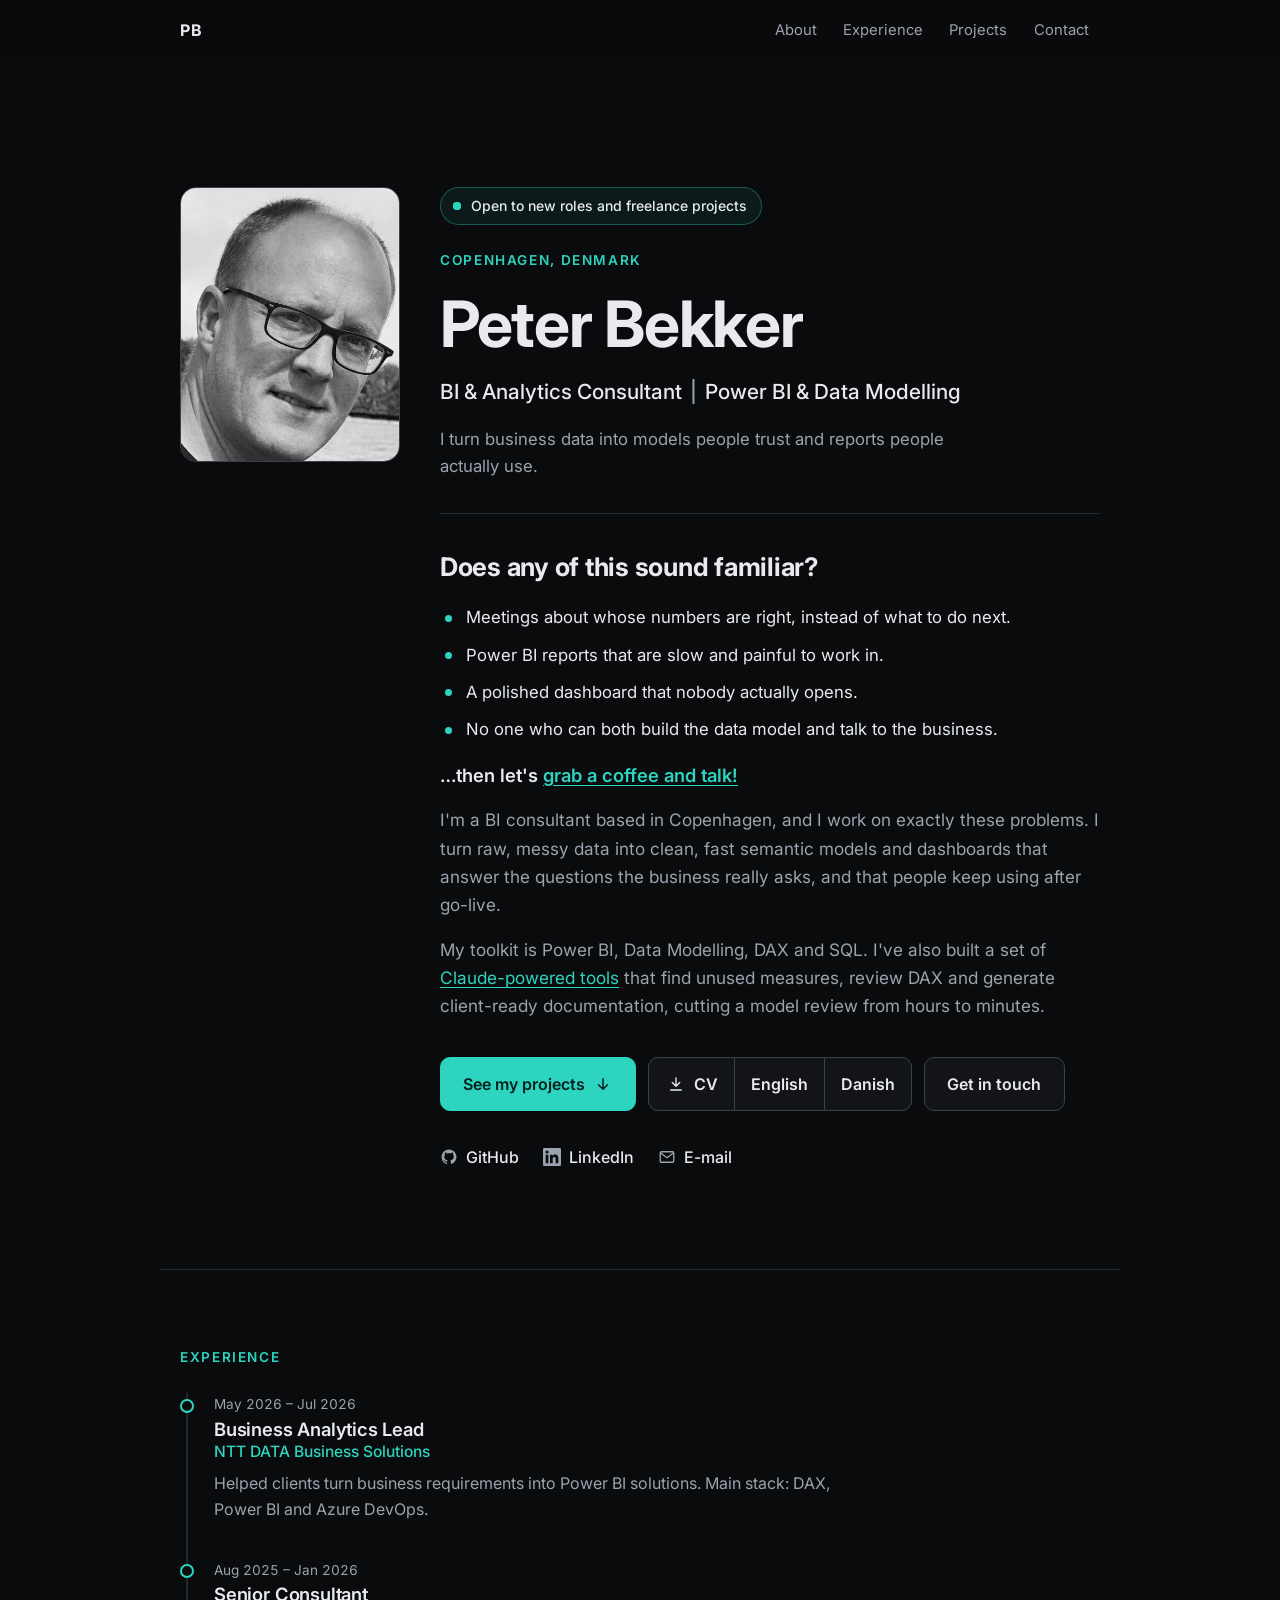
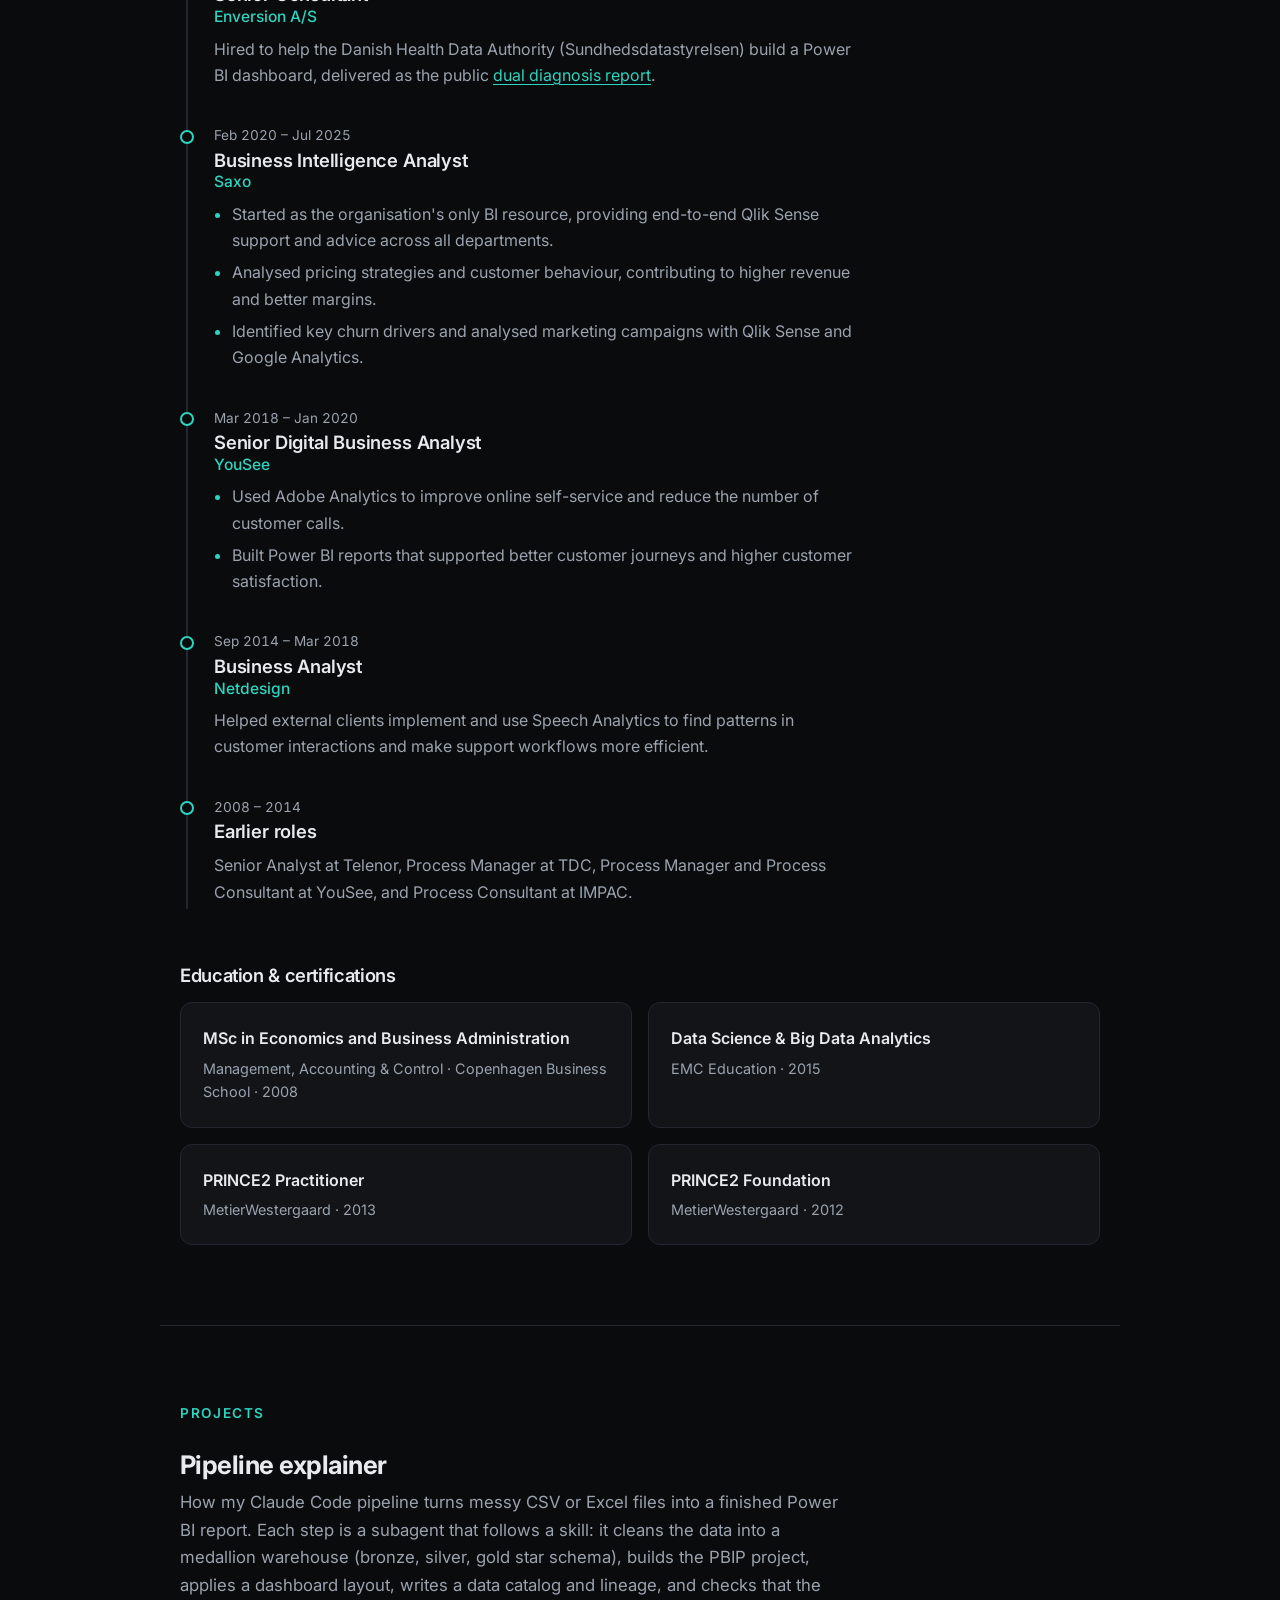
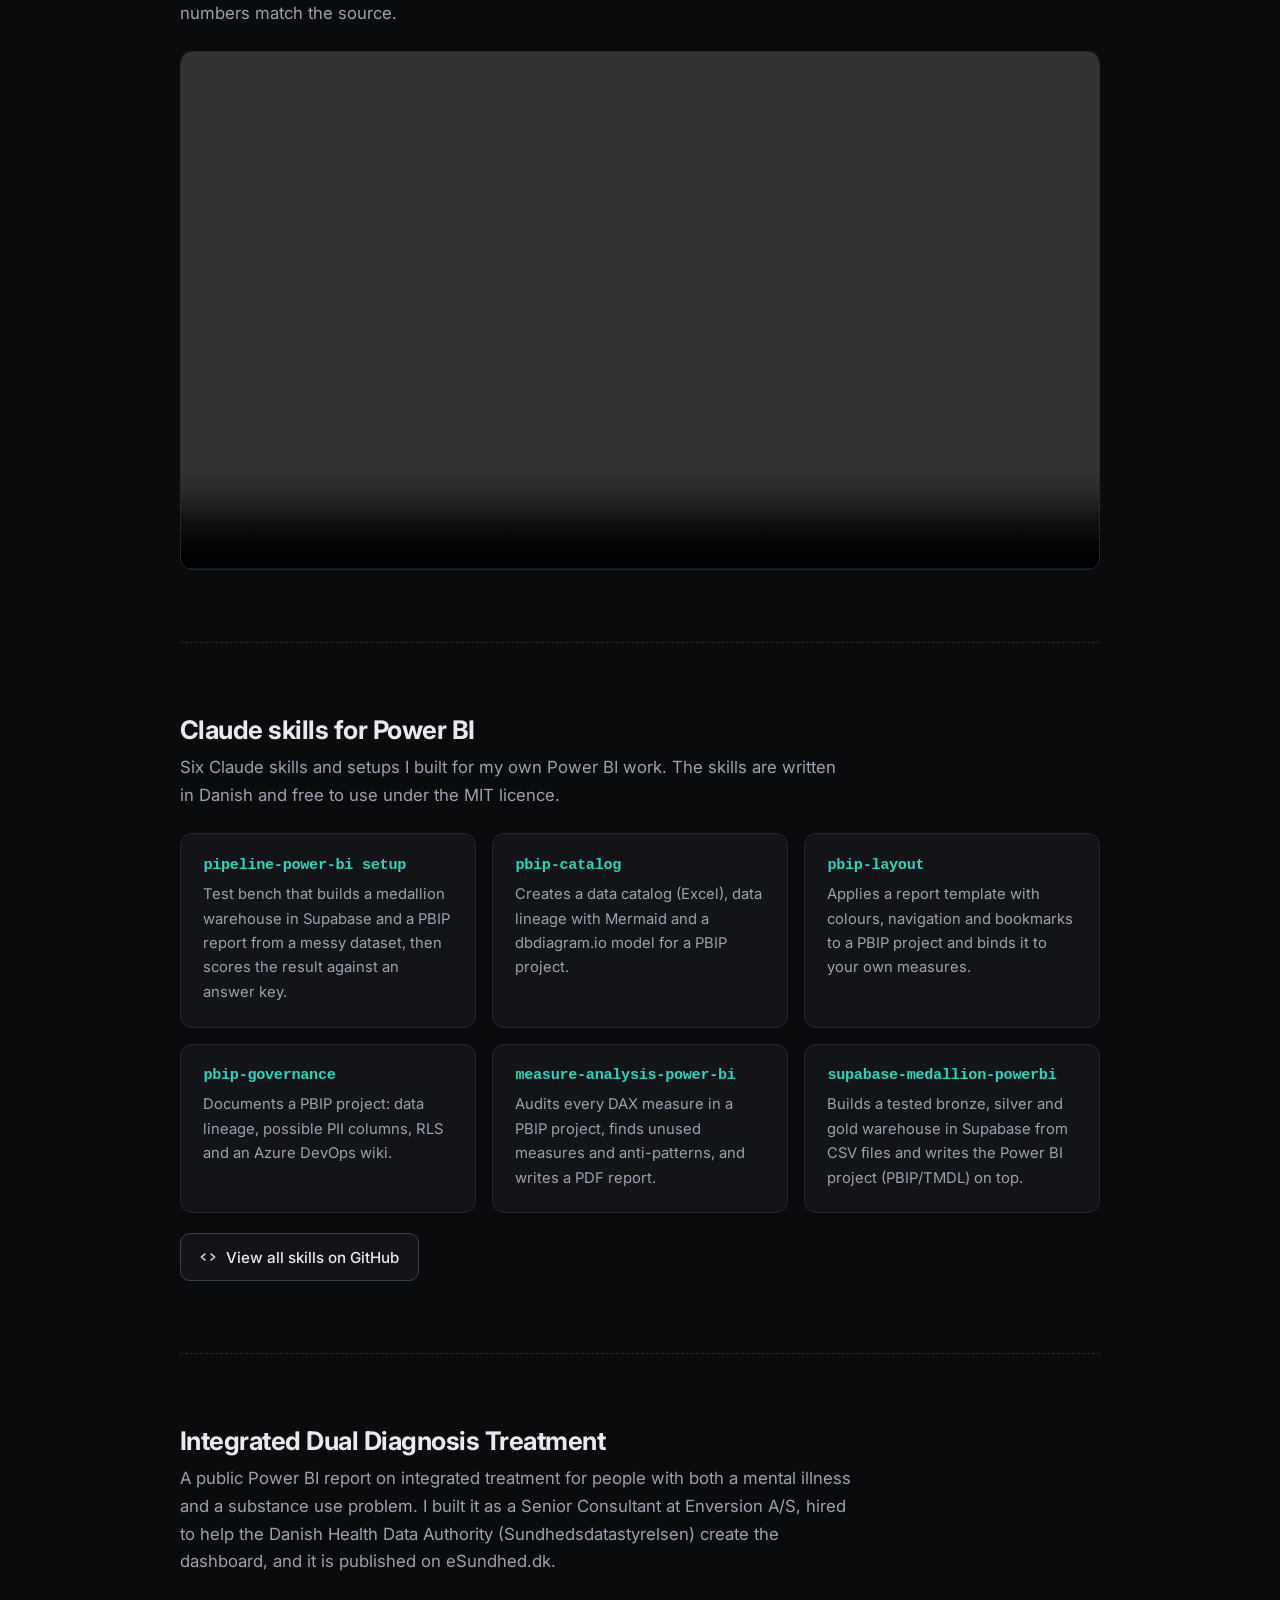
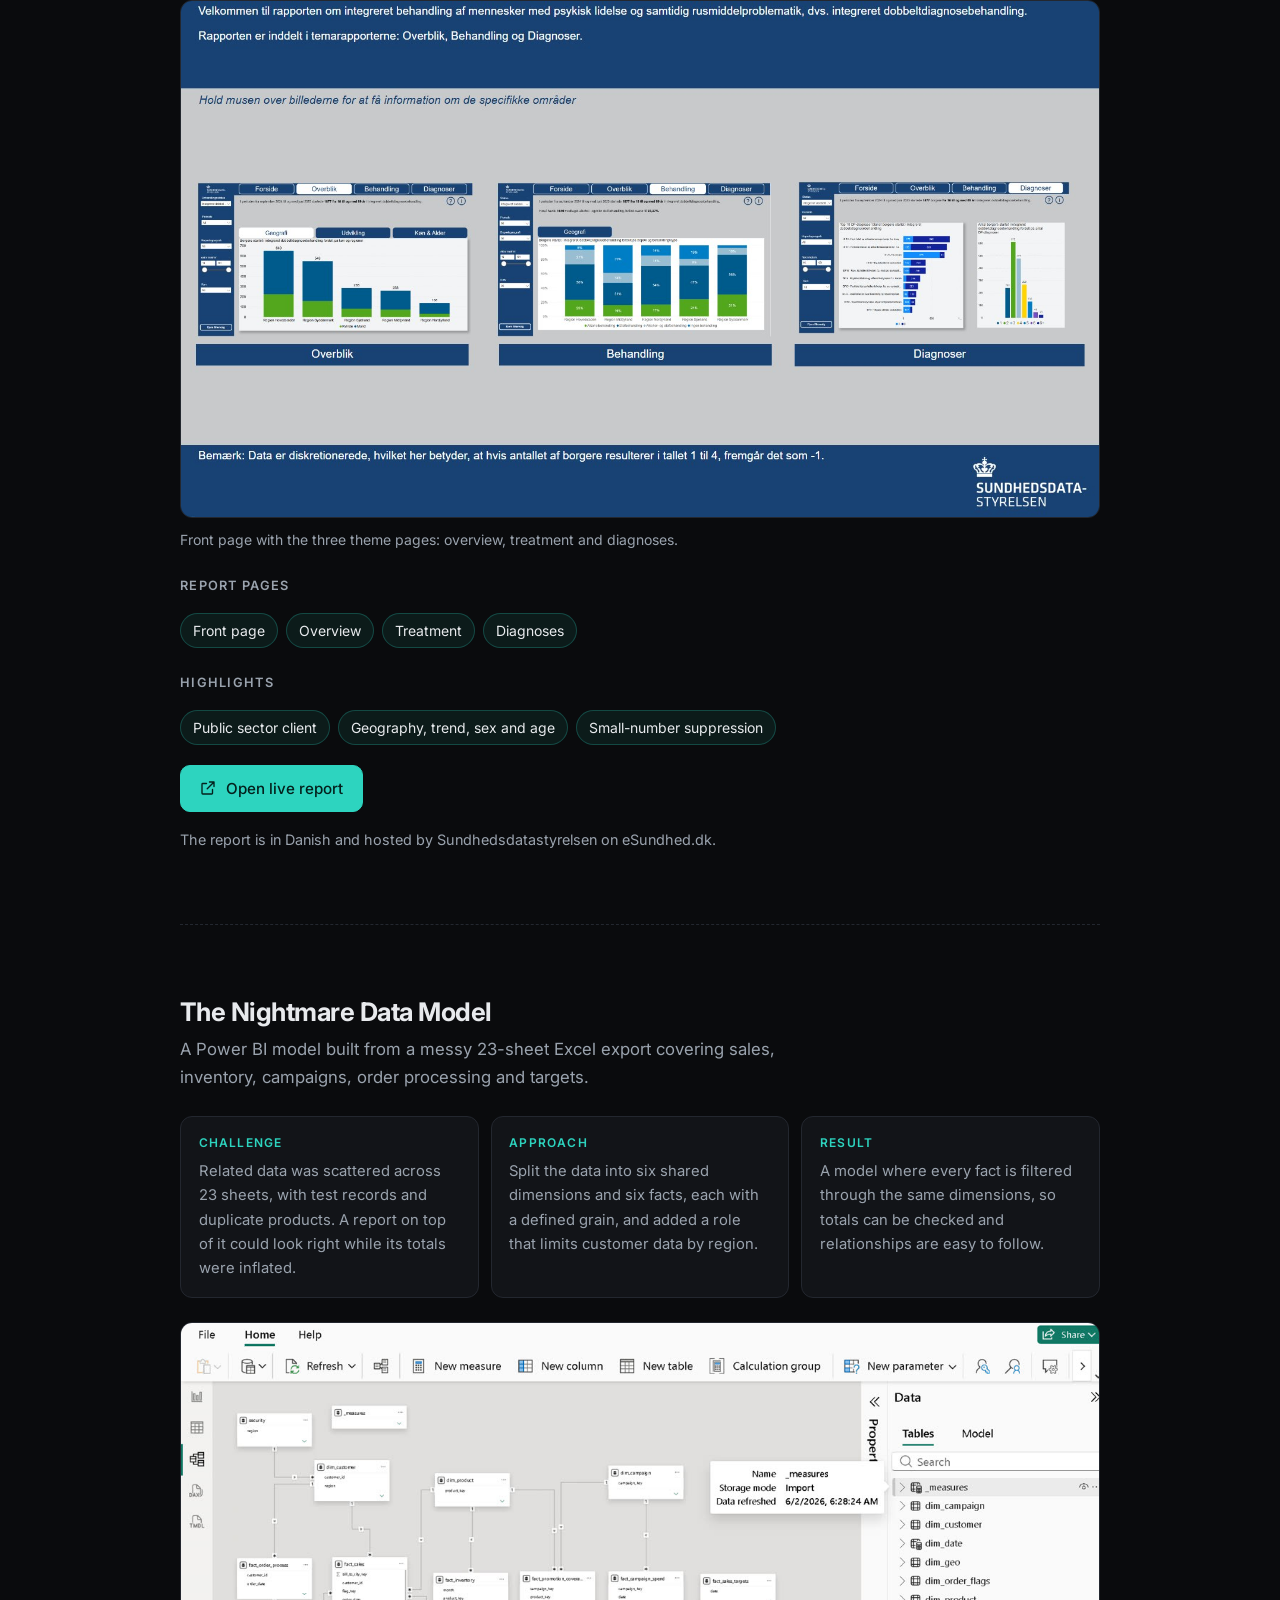
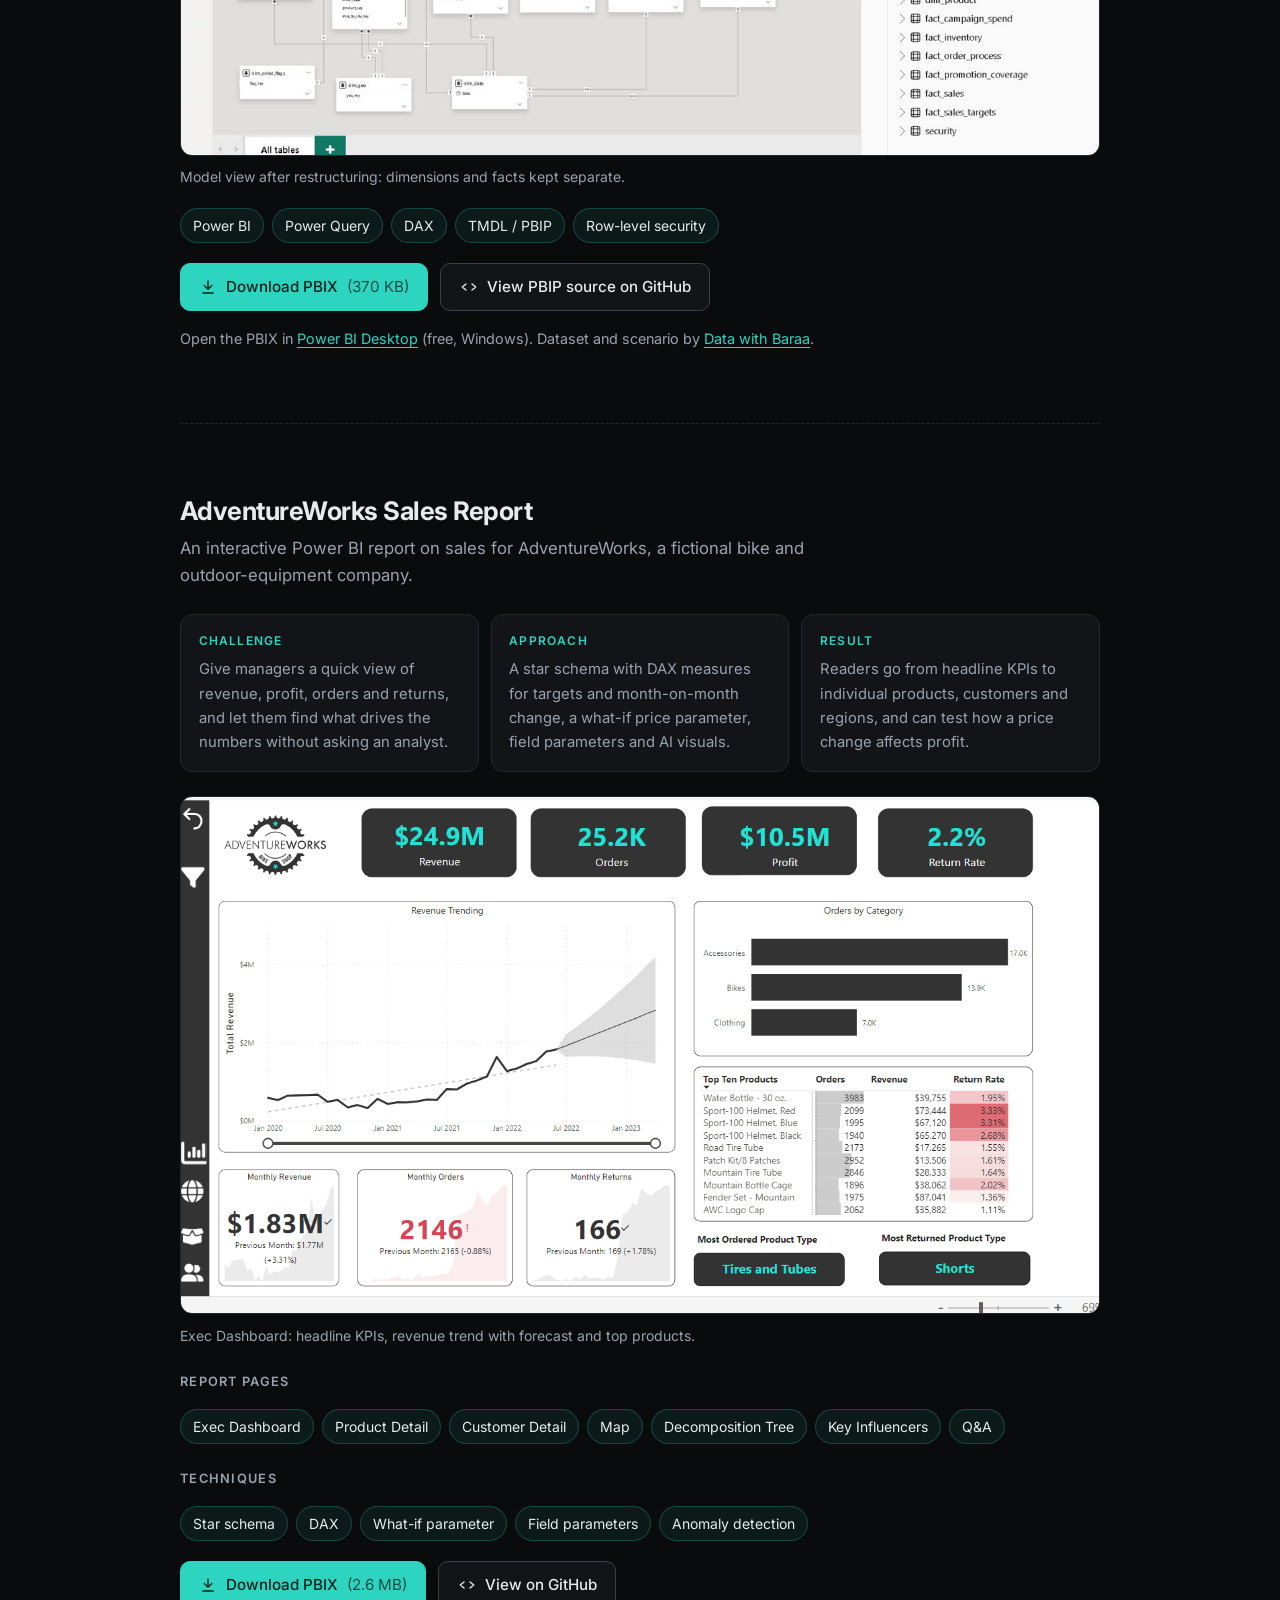
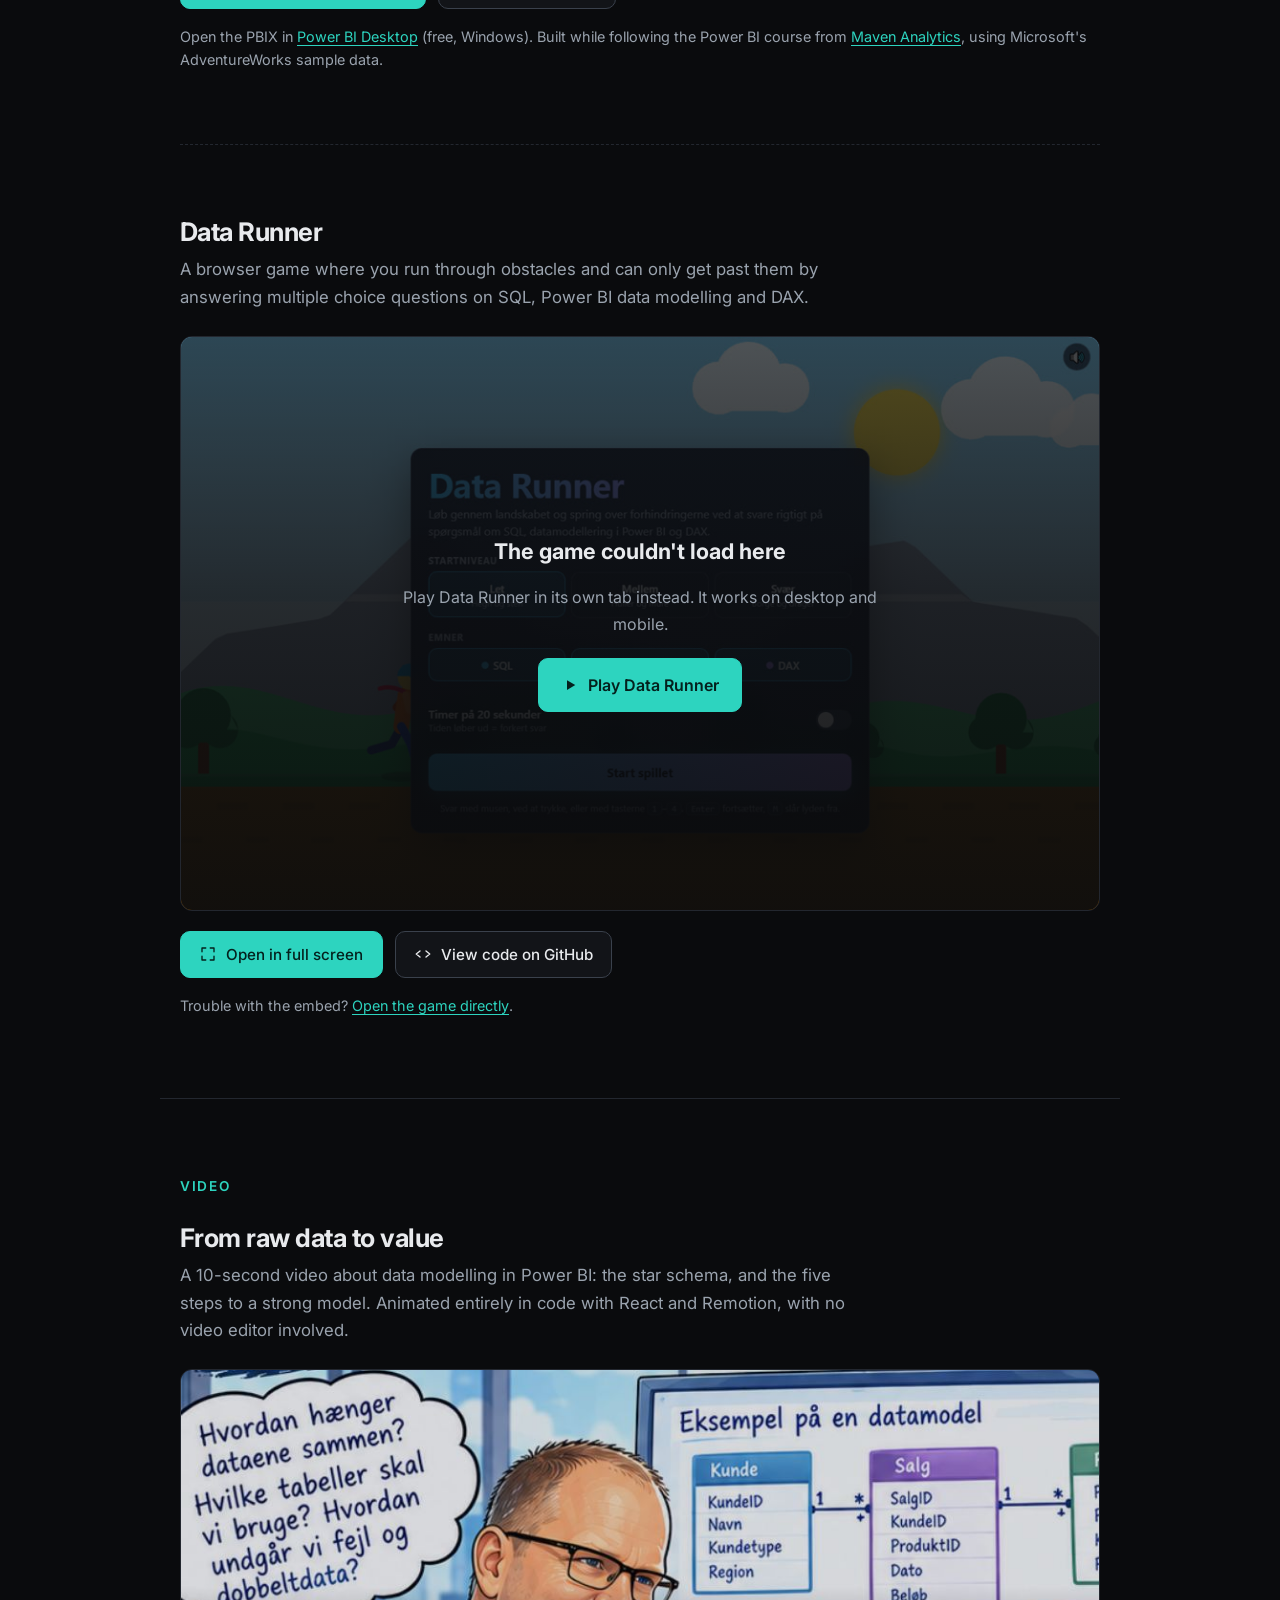
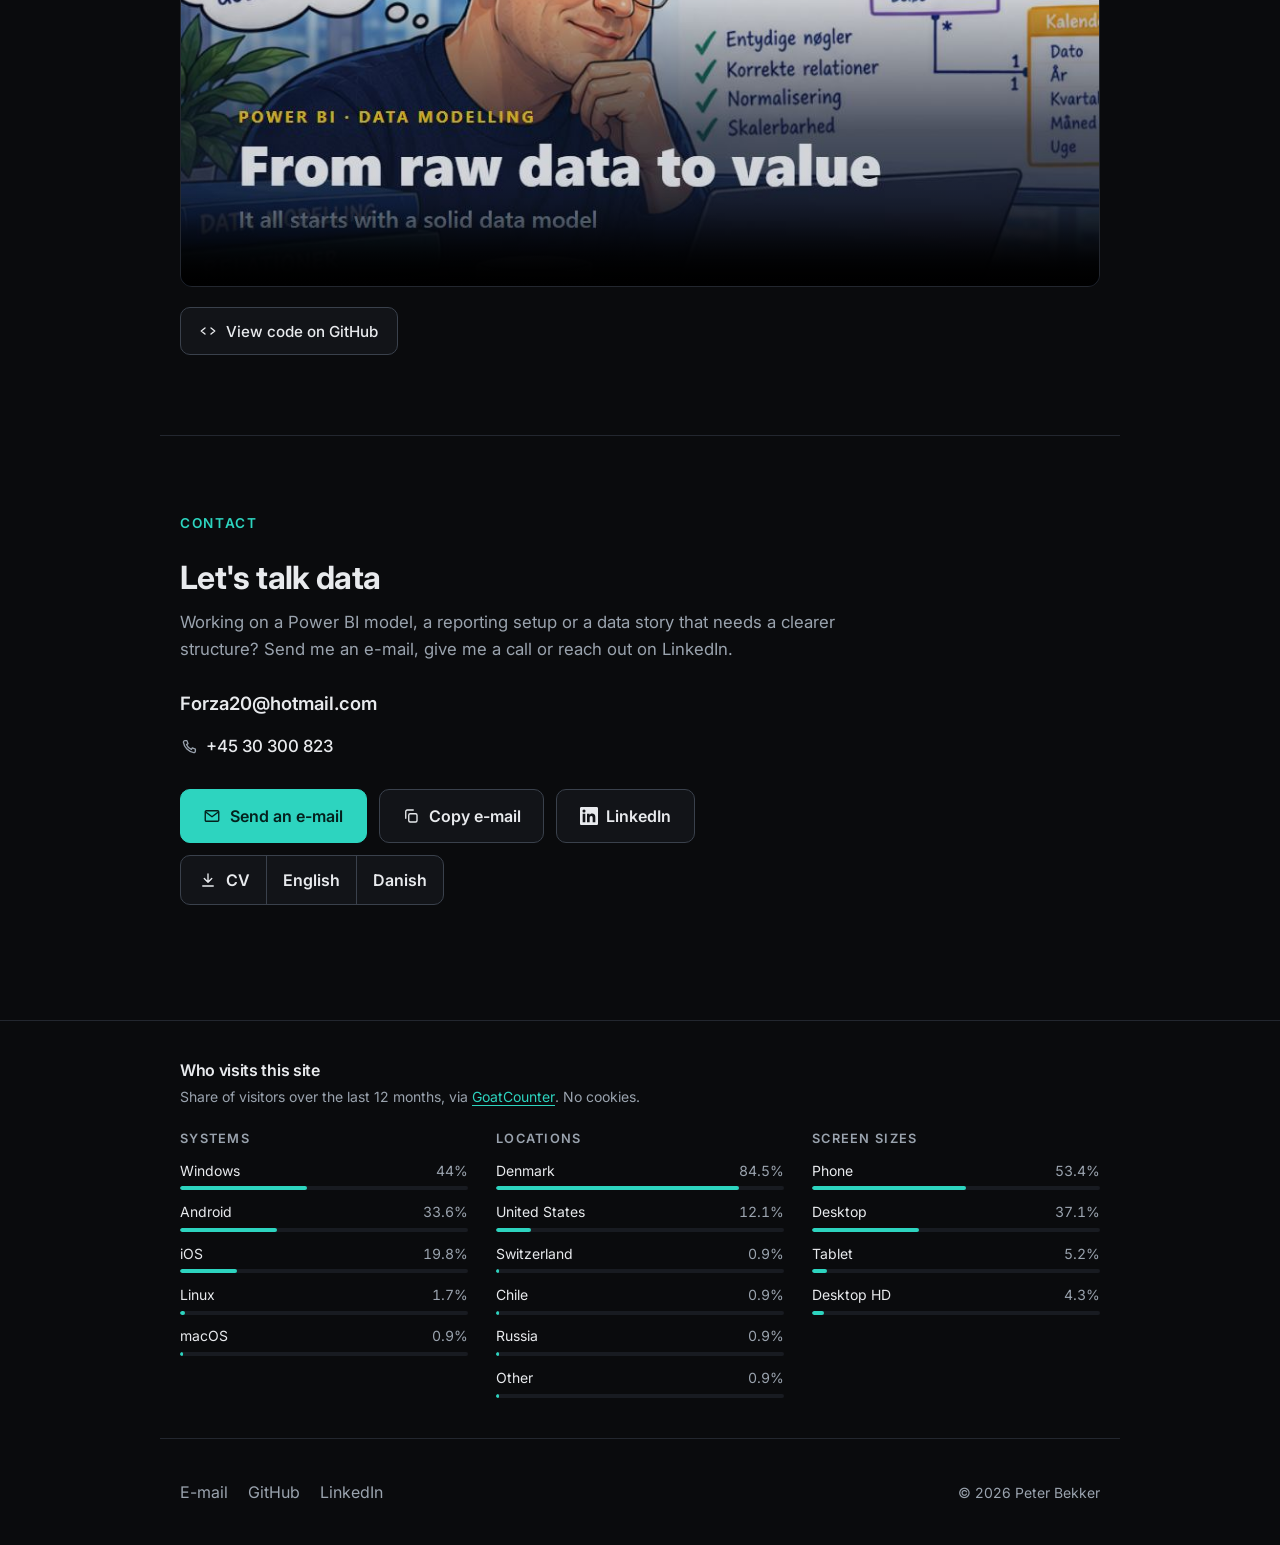
==== commit 5a5a042c: "Add description to pipeline explainer video Co-Authored-By: Claude Opus 5.5 <noreply@anthropic.com>" ====
--- a/index.html
+++ b/index.html
@@ -204,6 +204,7 @@
       <article class="project reveal" id="pipeline-video">
         <header class="project__header">
           <h3 class="project__name">Pipeline explainer</h3>
+          <p class="project__desc">How my Claude Code pipeline turns messy CSV or Excel files into a finished Power BI report. Each step is a subagent that follows a skill: it cleans the data into a medallion warehouse (bronze, silver, gold star schema), builds the PBIP project, applies a dashboard layout, writes a data catalog and lineage, and checks that the numbers match the source.</p>
         </header>
         <div class="video__frame">
           <video controls muted playsinline preload="metadata" width="1920" height="1080">
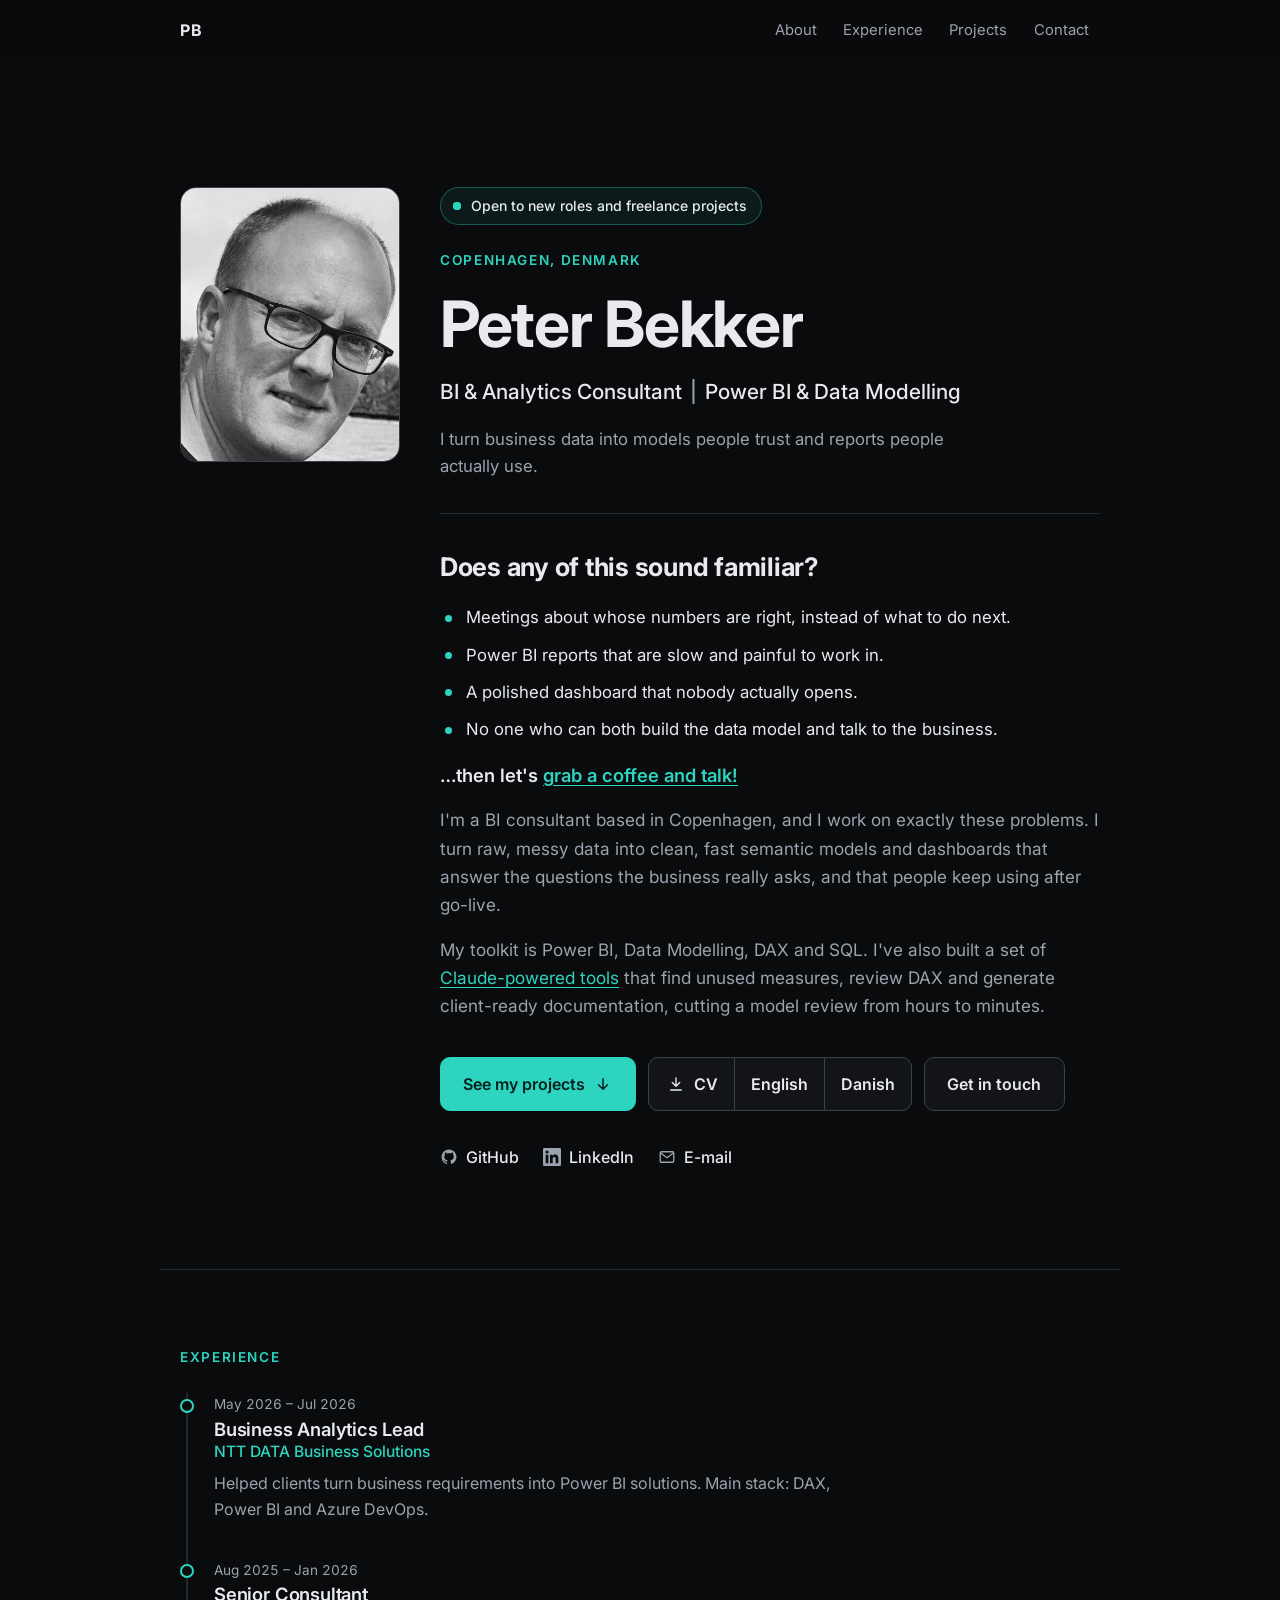
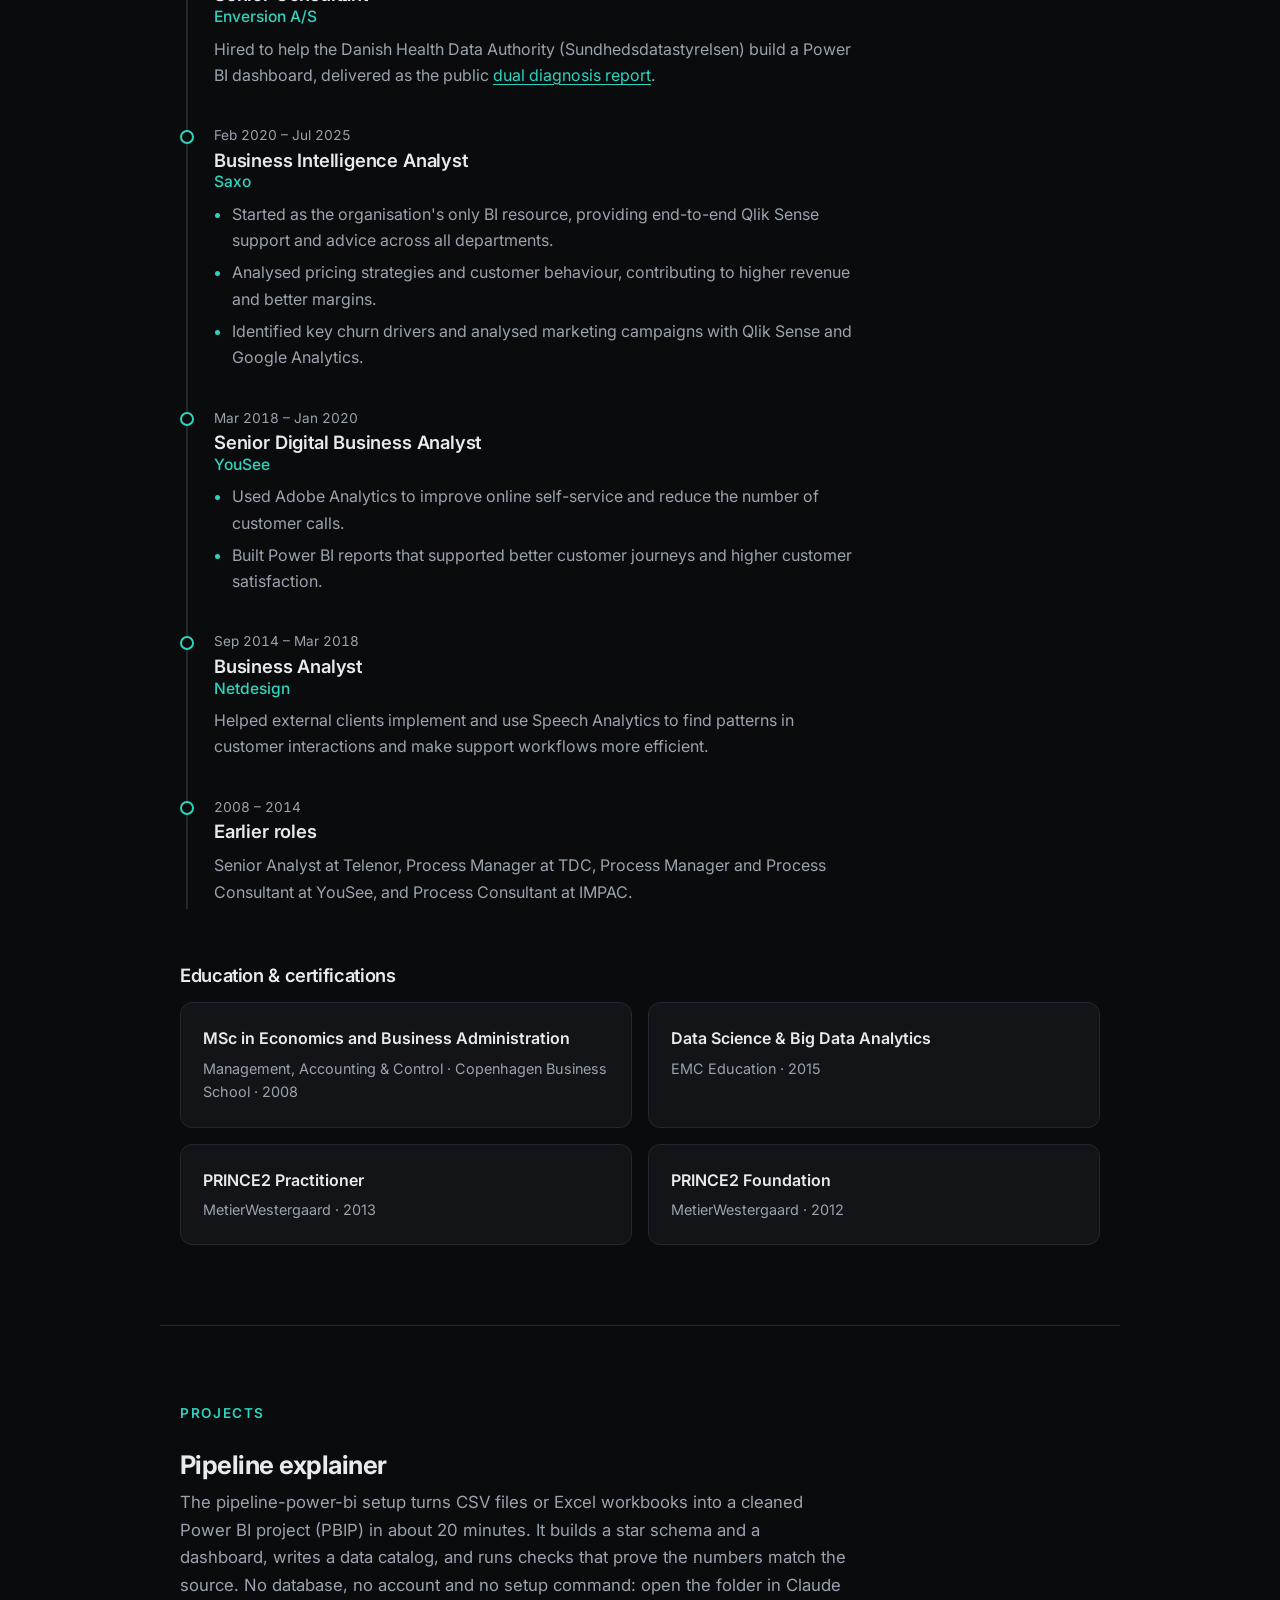
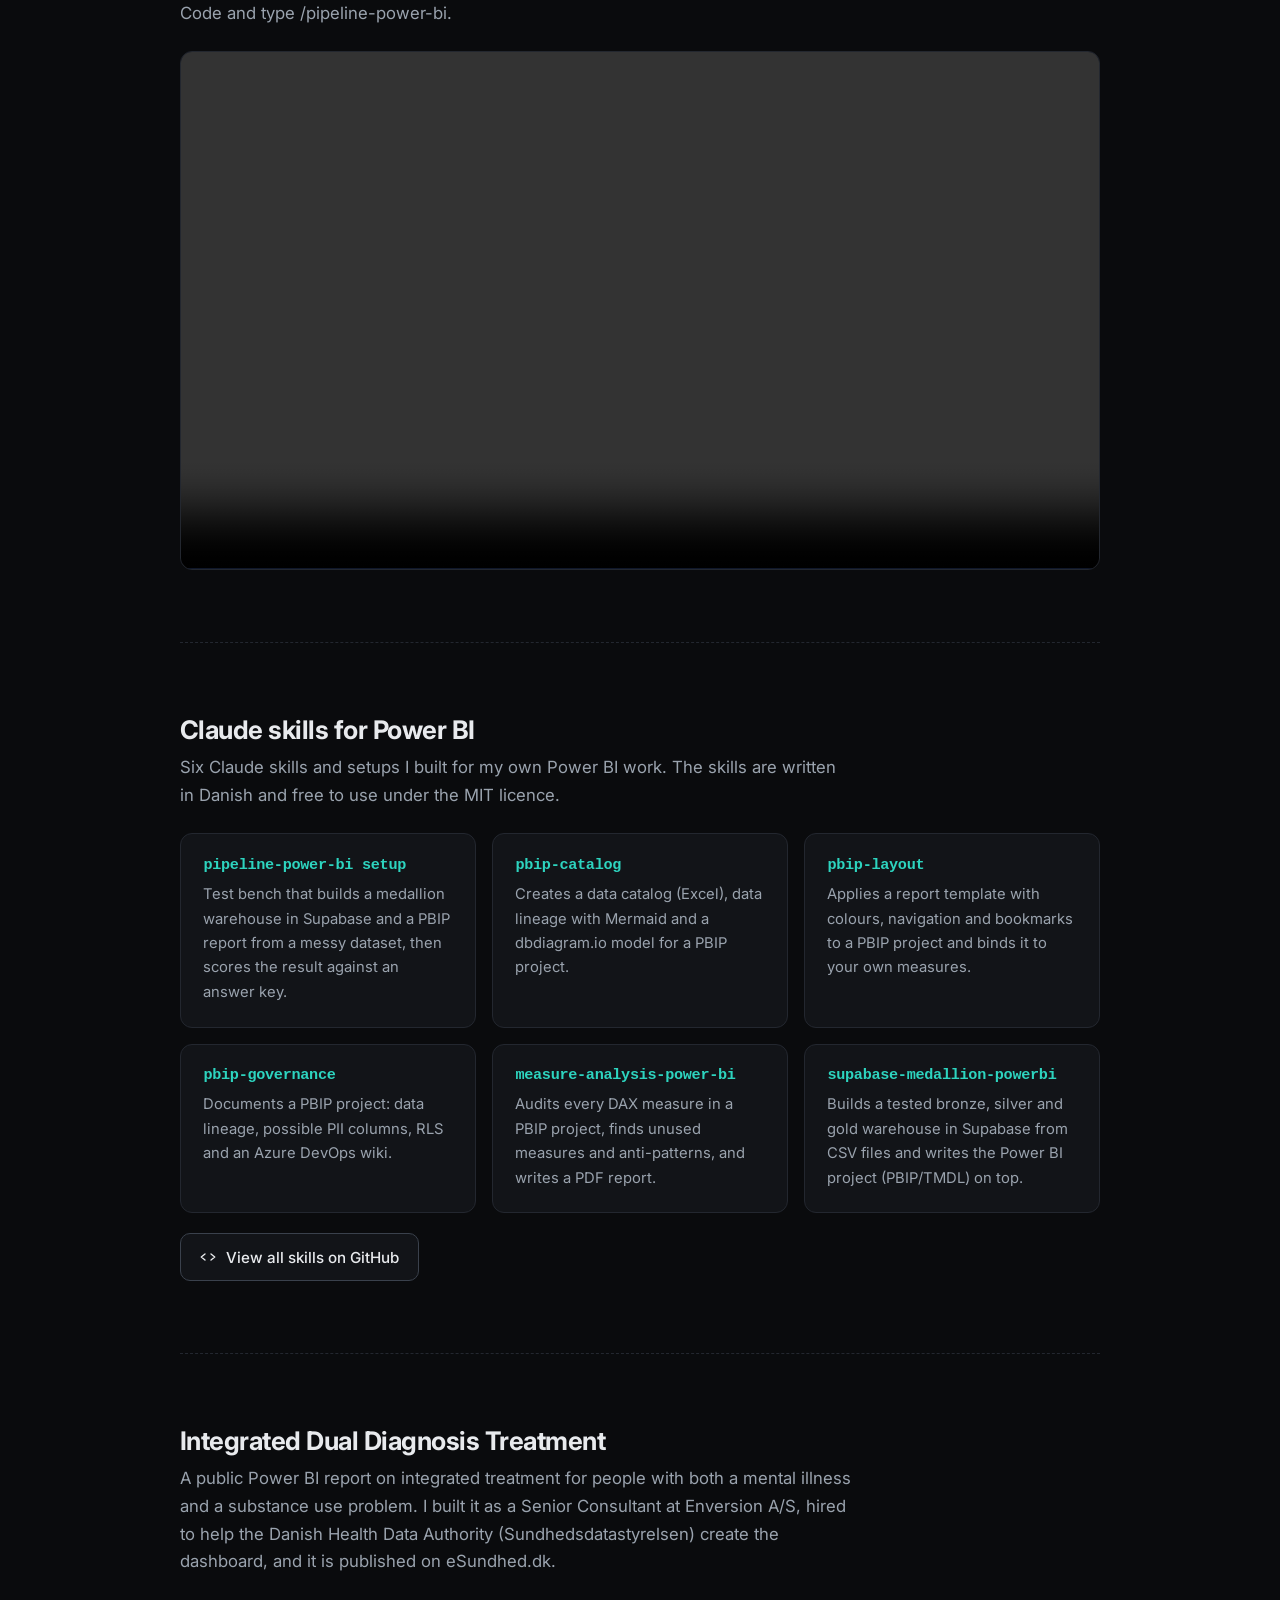
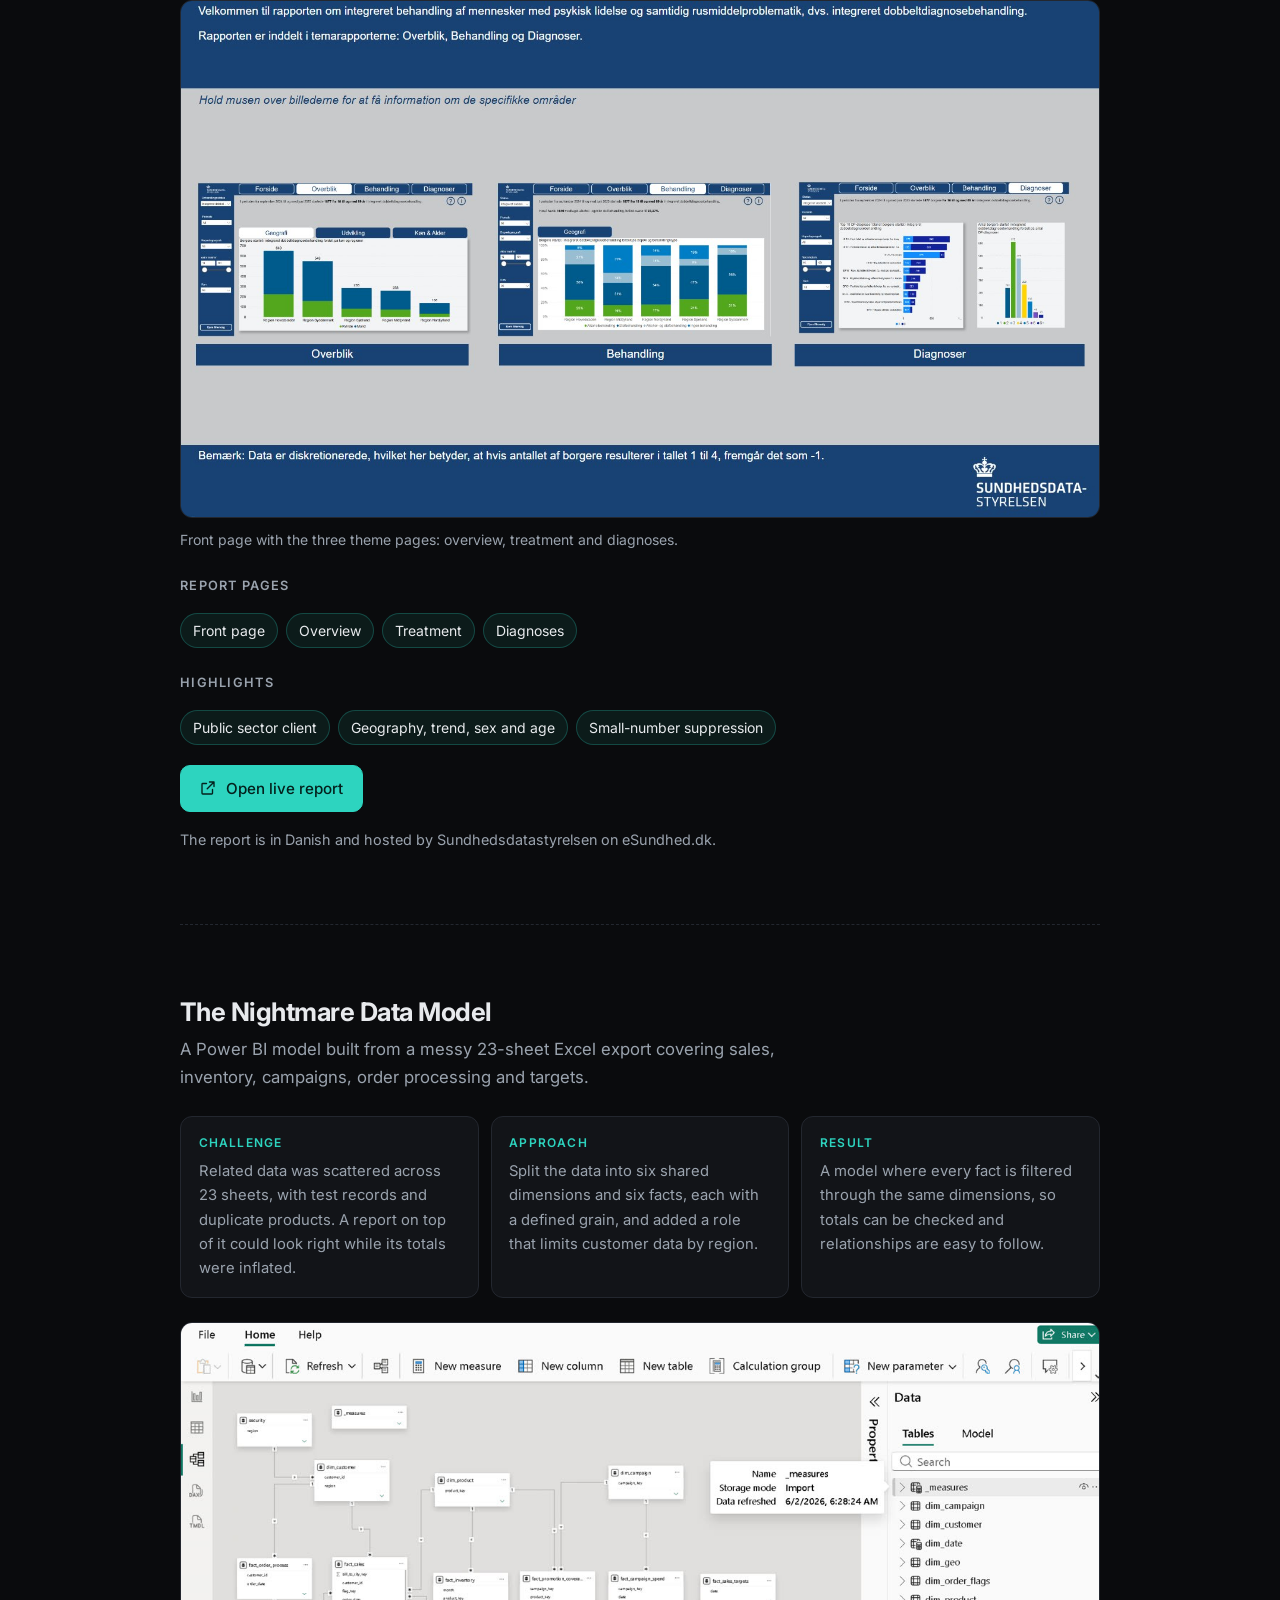
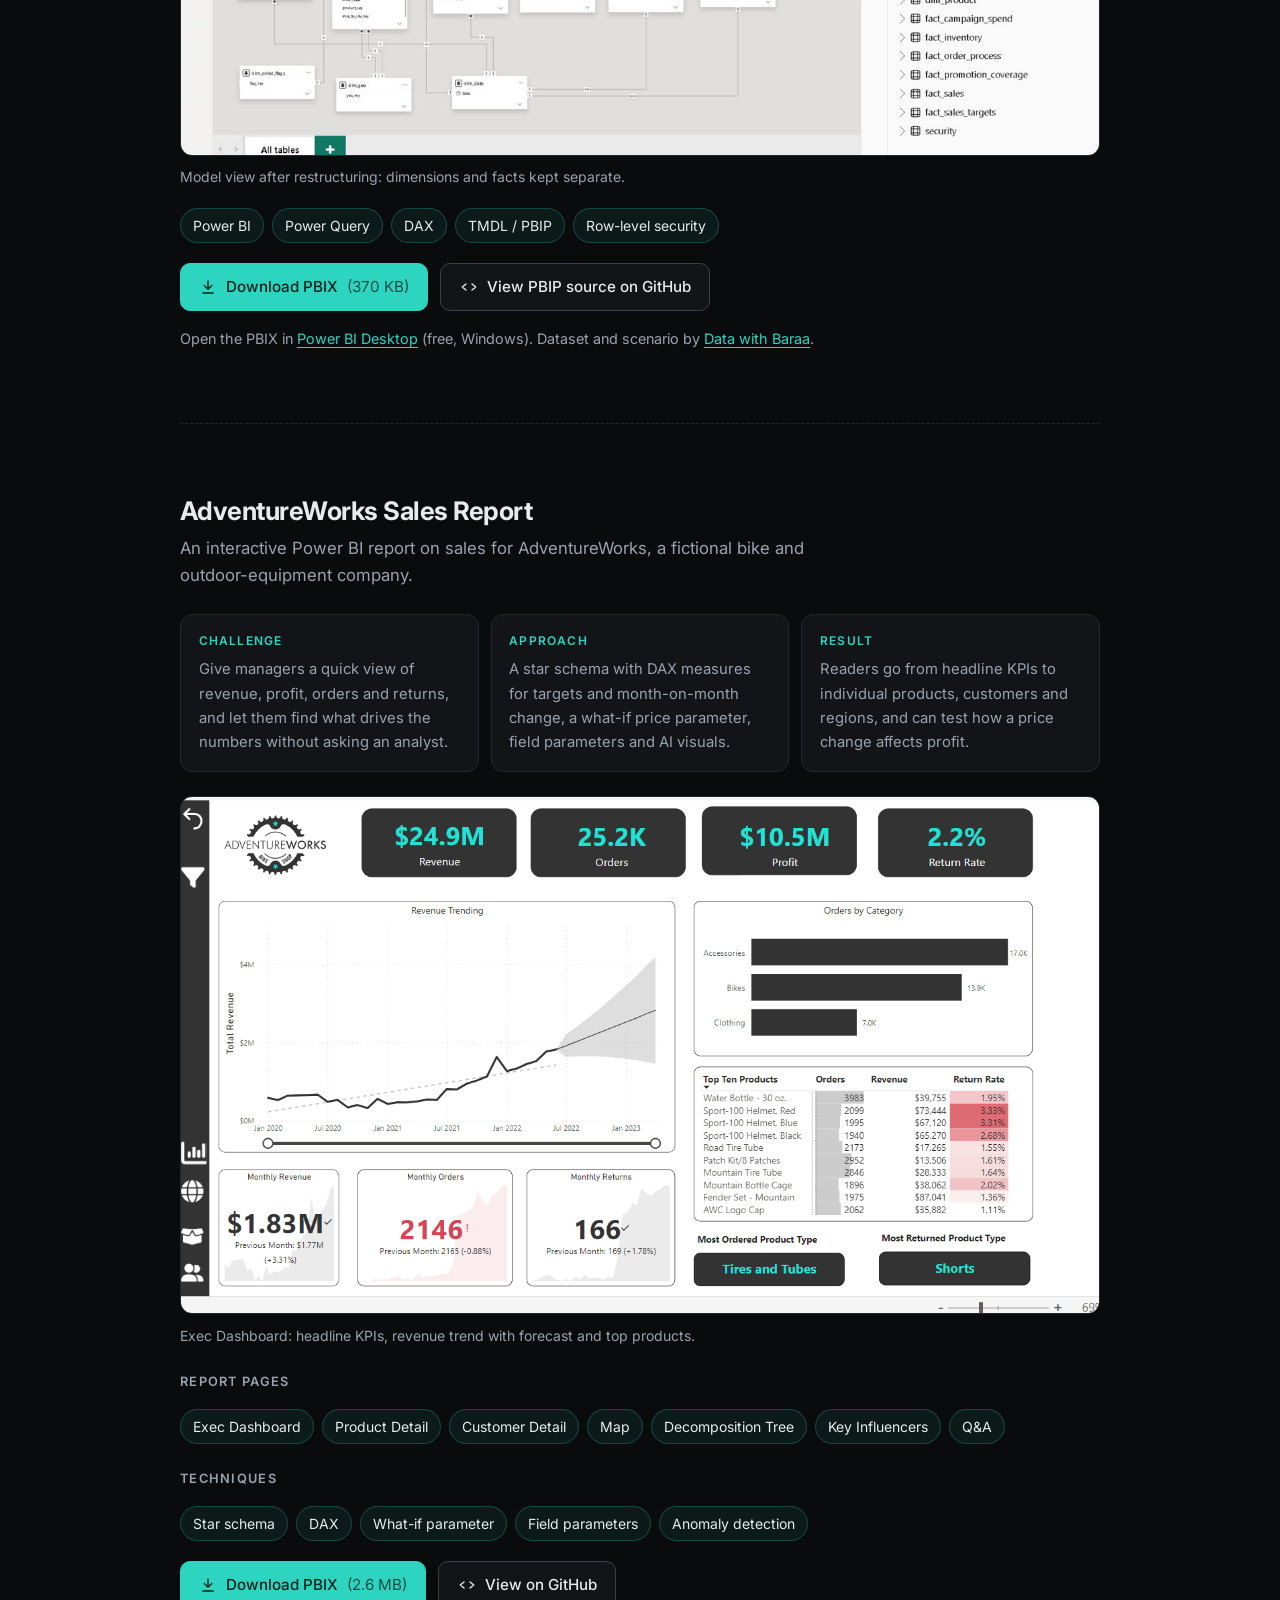
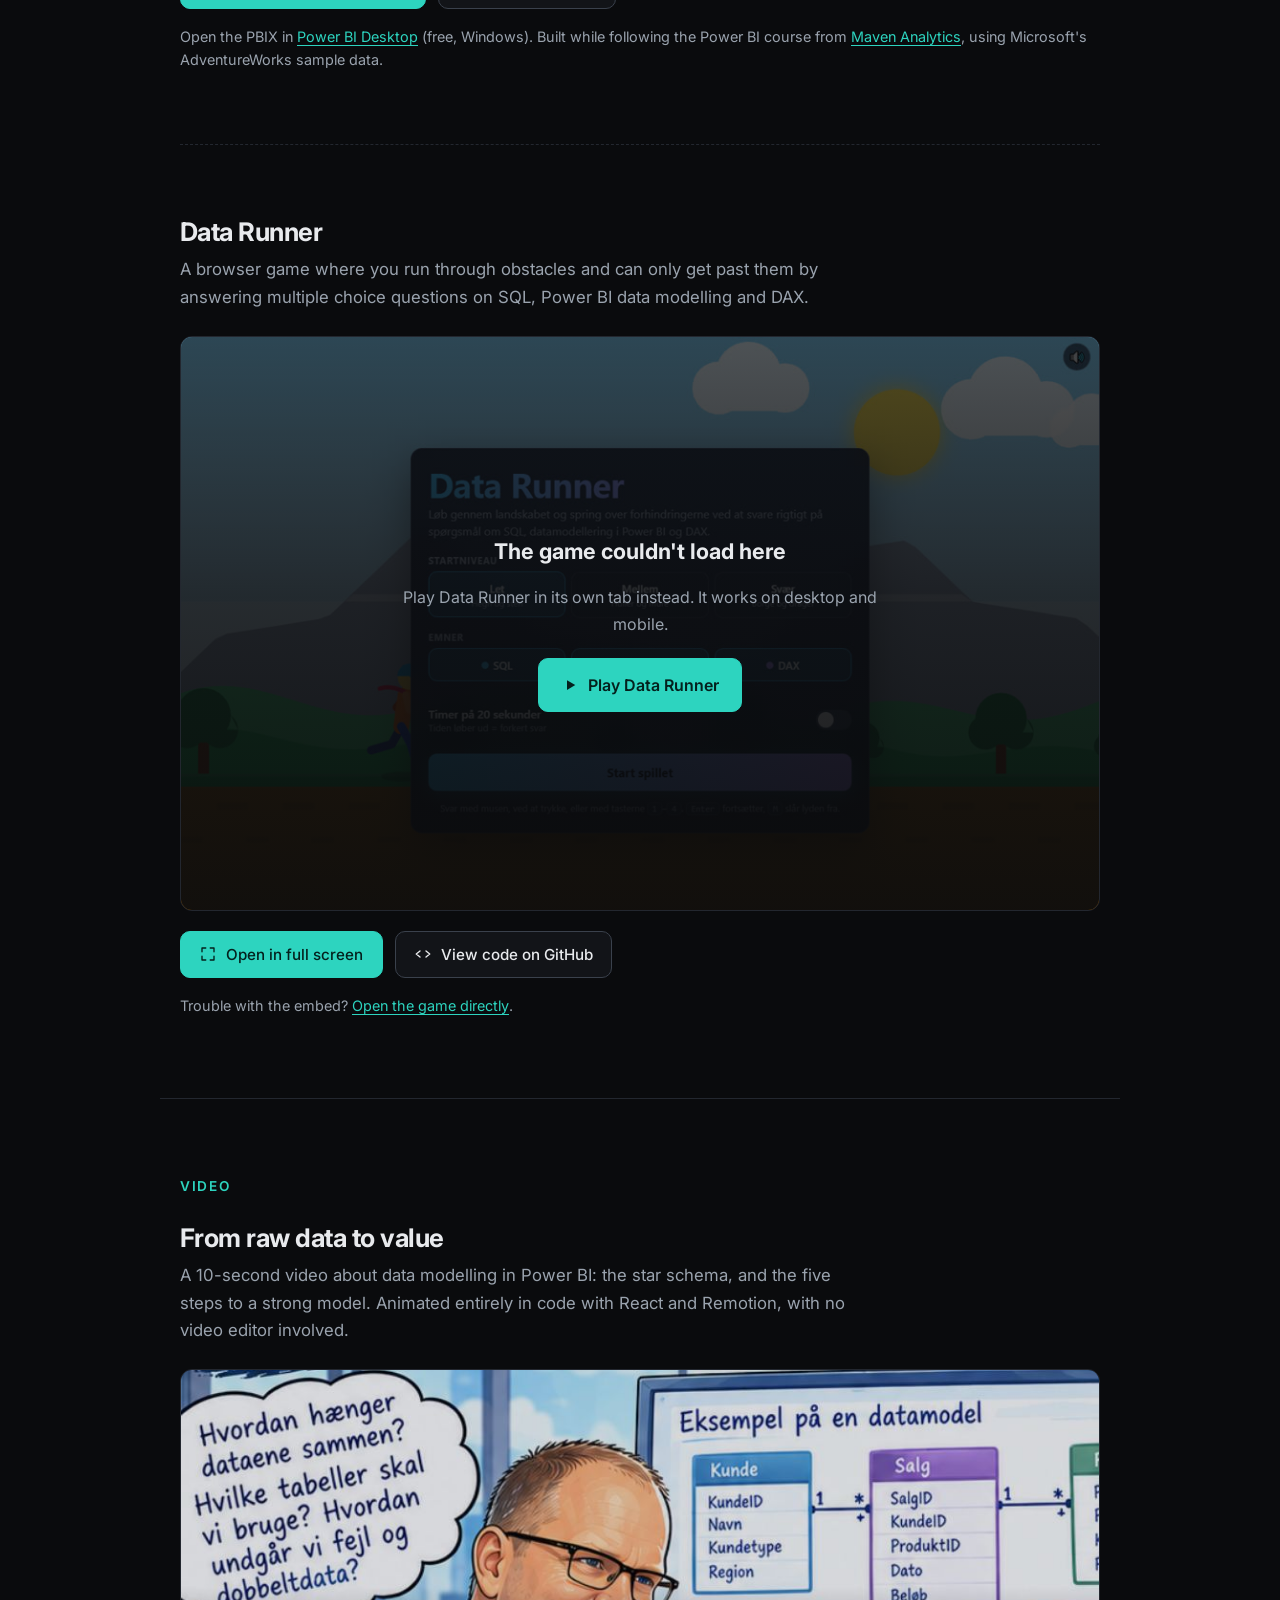
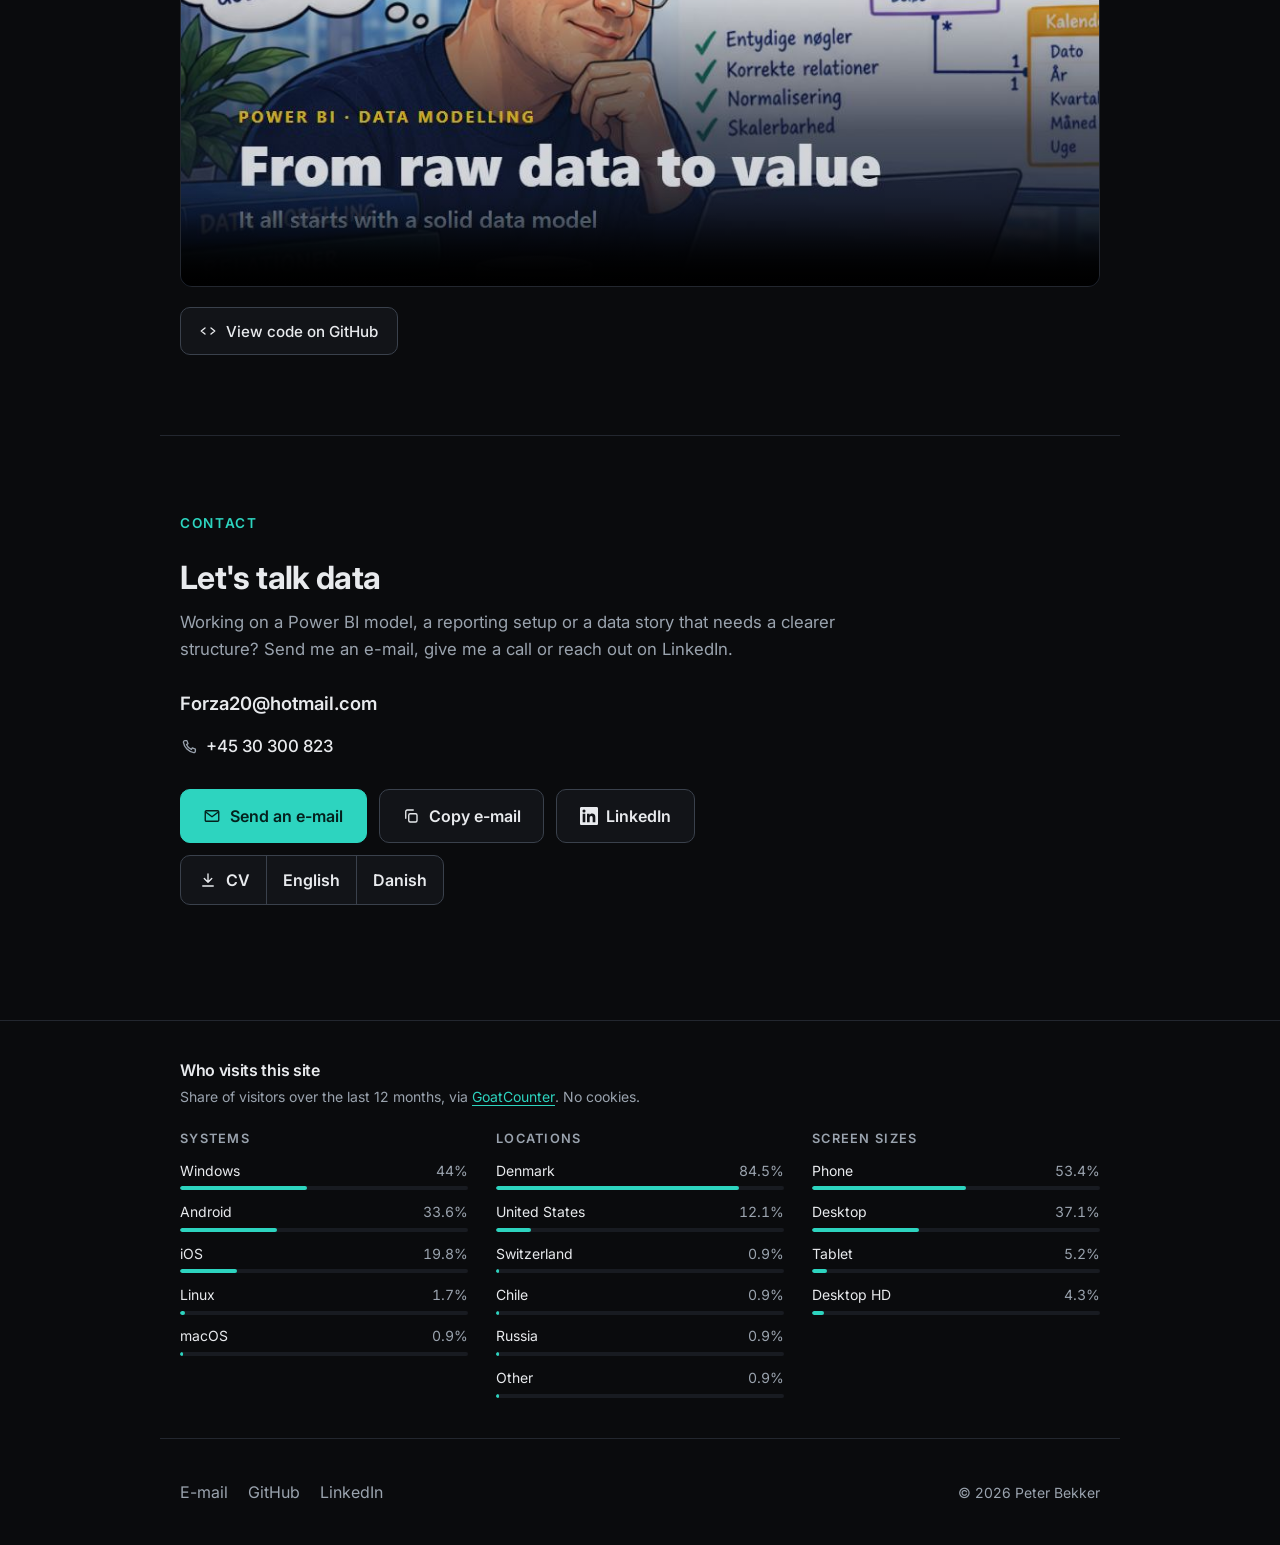
==== commit 34c56a07: "Describe pipeline-power-bi setup in video text Co-Authored-By: Claude Opus 5.5 <noreply@anthropic.co" ====
--- a/index.html
+++ b/index.html
@@ -204,7 +204,7 @@
       <article class="project reveal" id="pipeline-video">
         <header class="project__header">
           <h3 class="project__name">Pipeline explainer</h3>
-          <p class="project__desc">How my Claude Code pipeline turns messy CSV or Excel files into a finished Power BI report. Each step is a subagent that follows a skill: it cleans the data into a medallion warehouse (bronze, silver, gold star schema), builds the PBIP project, applies a dashboard layout, writes a data catalog and lineage, and checks that the numbers match the source.</p>
+          <p class="project__desc">The pipeline-power-bi setup turns CSV files or Excel workbooks into a cleaned Power BI project (PBIP) in about 20 minutes. It builds a star schema and a dashboard, writes a data catalog, and runs checks that prove the numbers match the source. No database, no account and no setup command: open the folder in Claude Code and type /pipeline-power-bi.</p>
         </header>
         <div class="video__frame">
           <video controls muted playsinline preload="metadata" width="1920" height="1080">
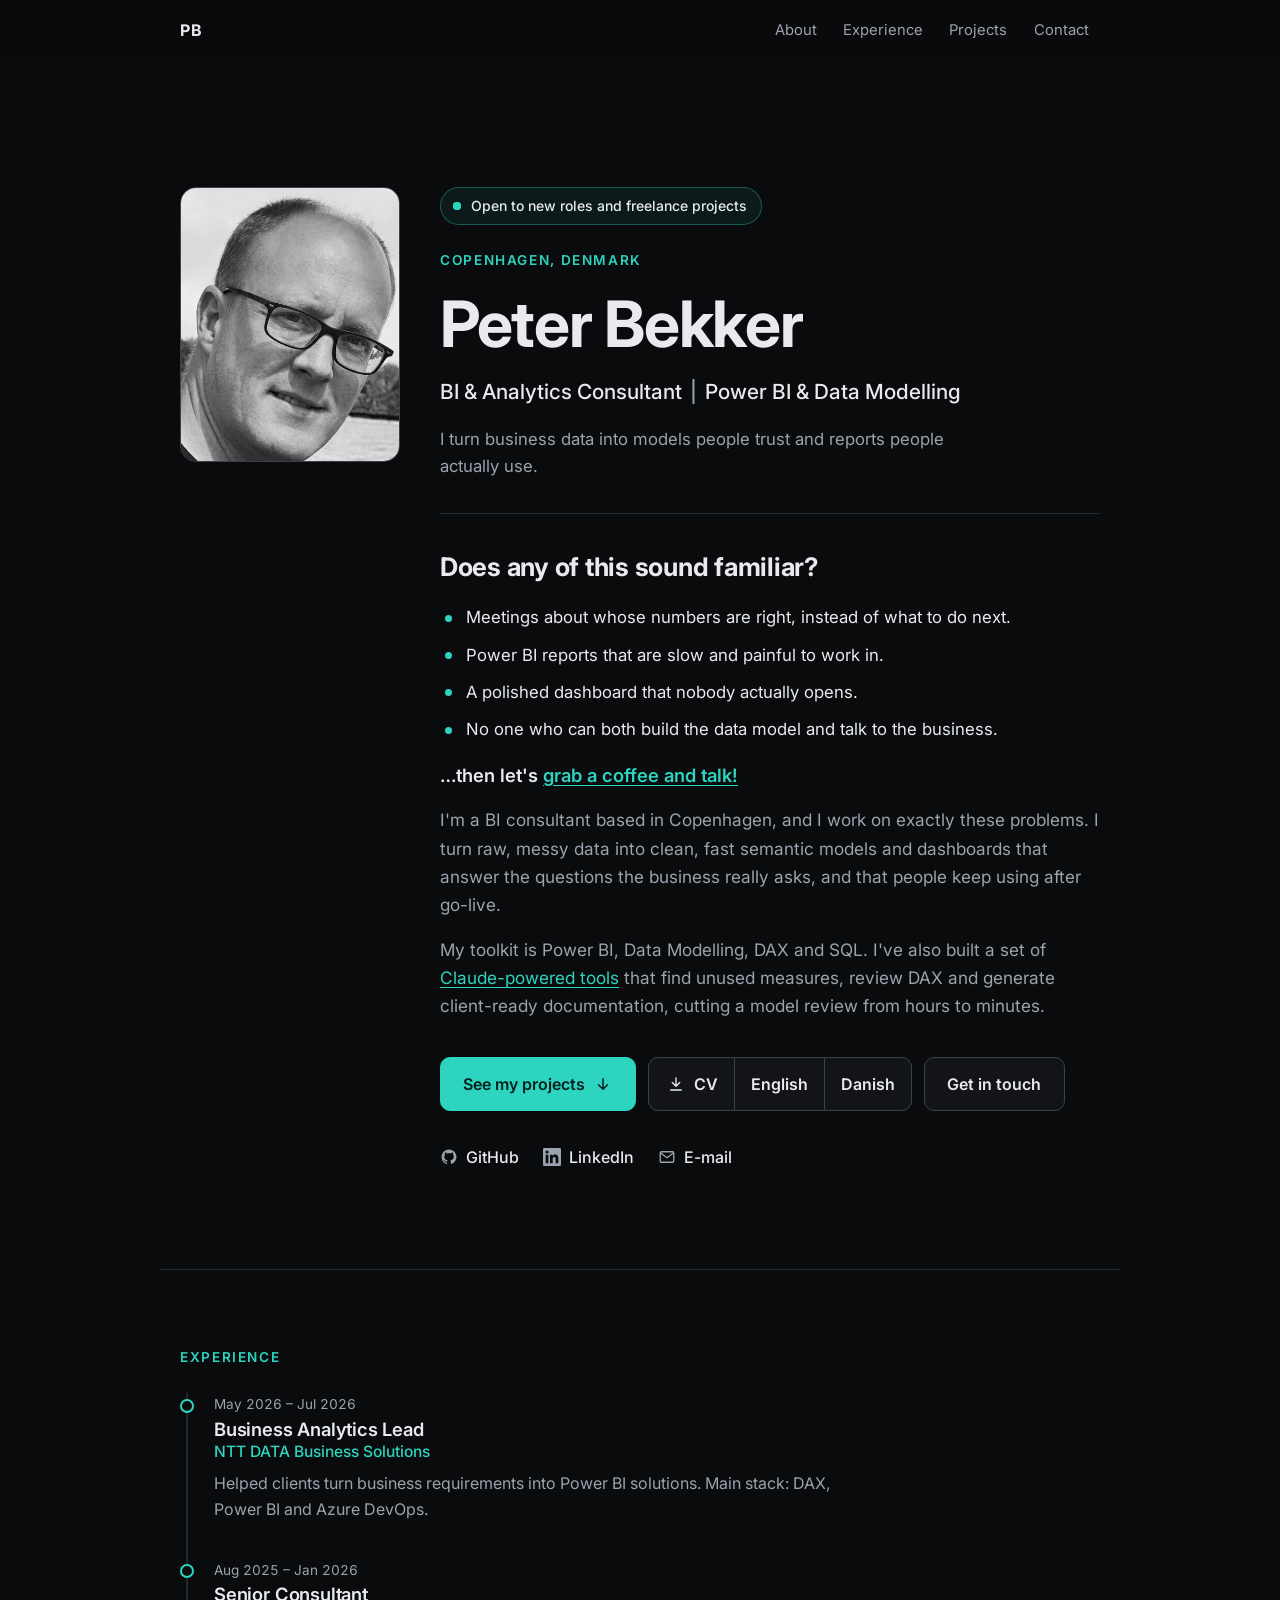
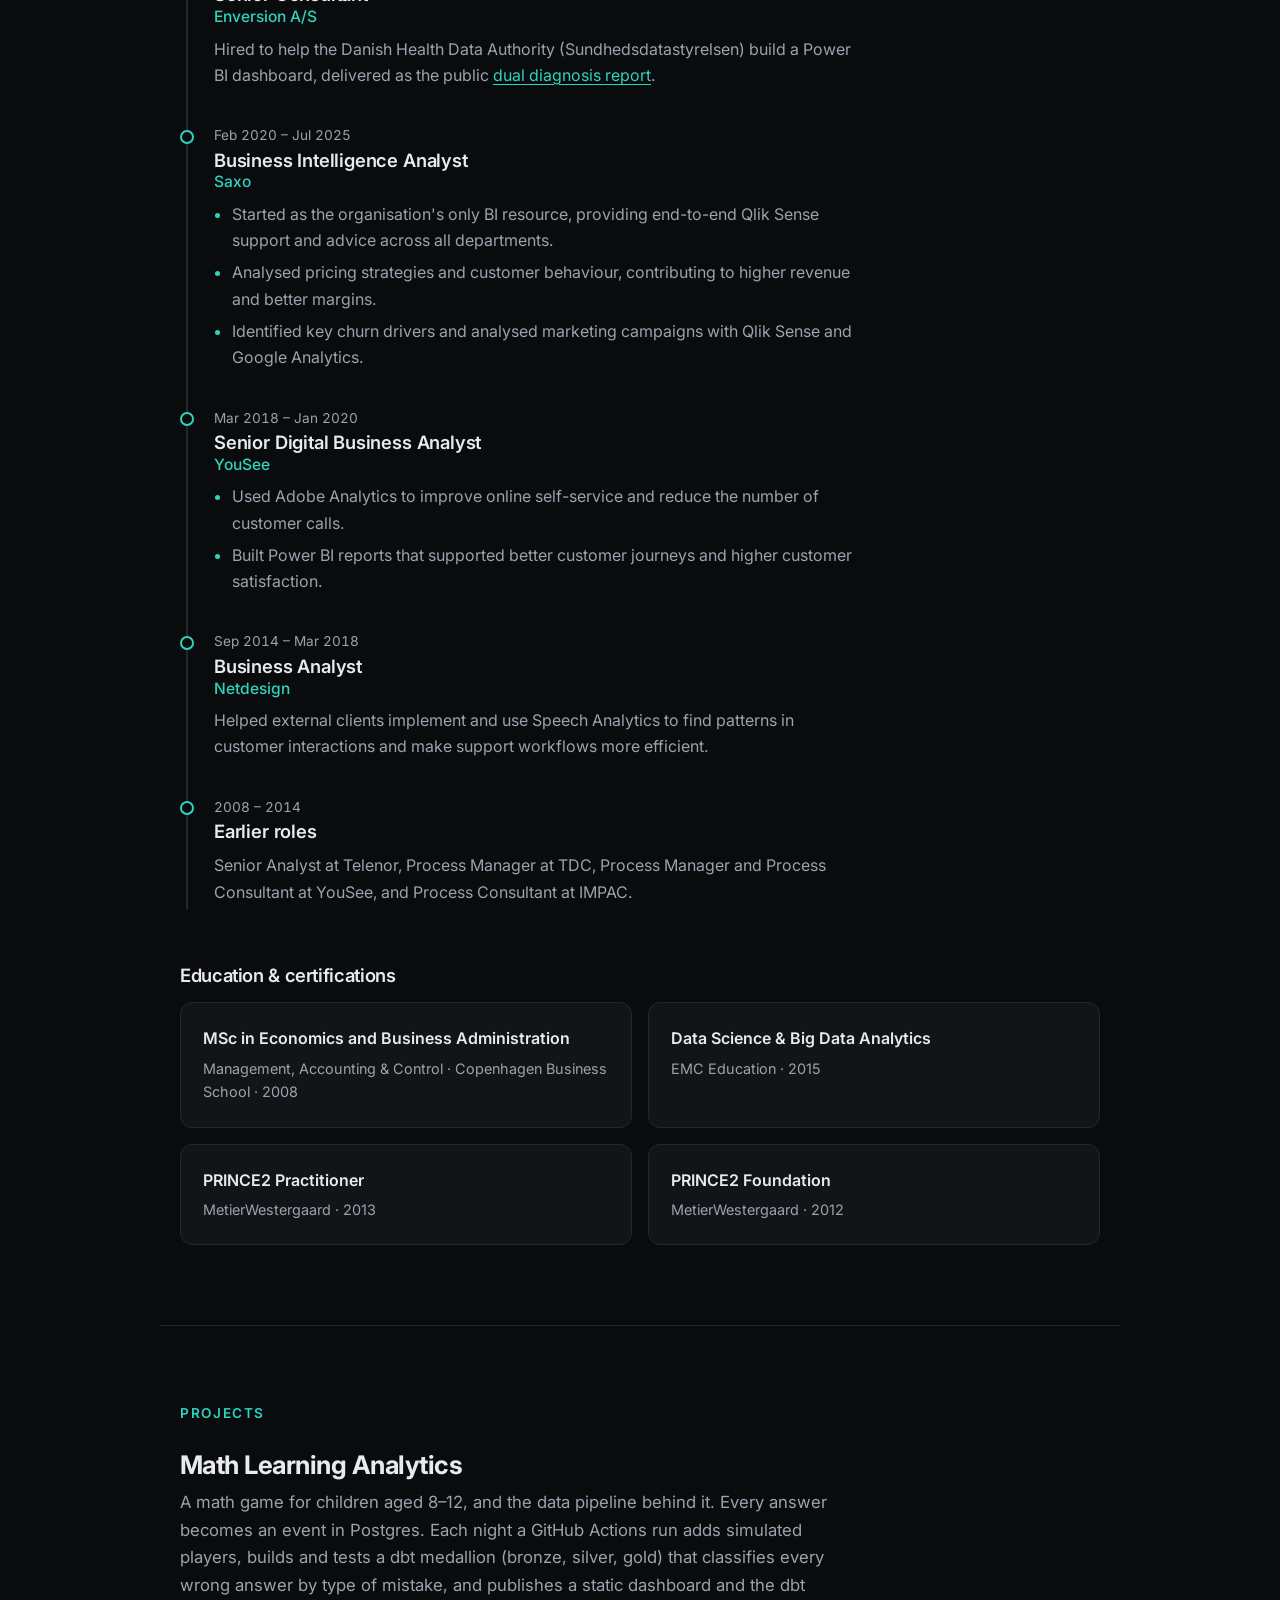
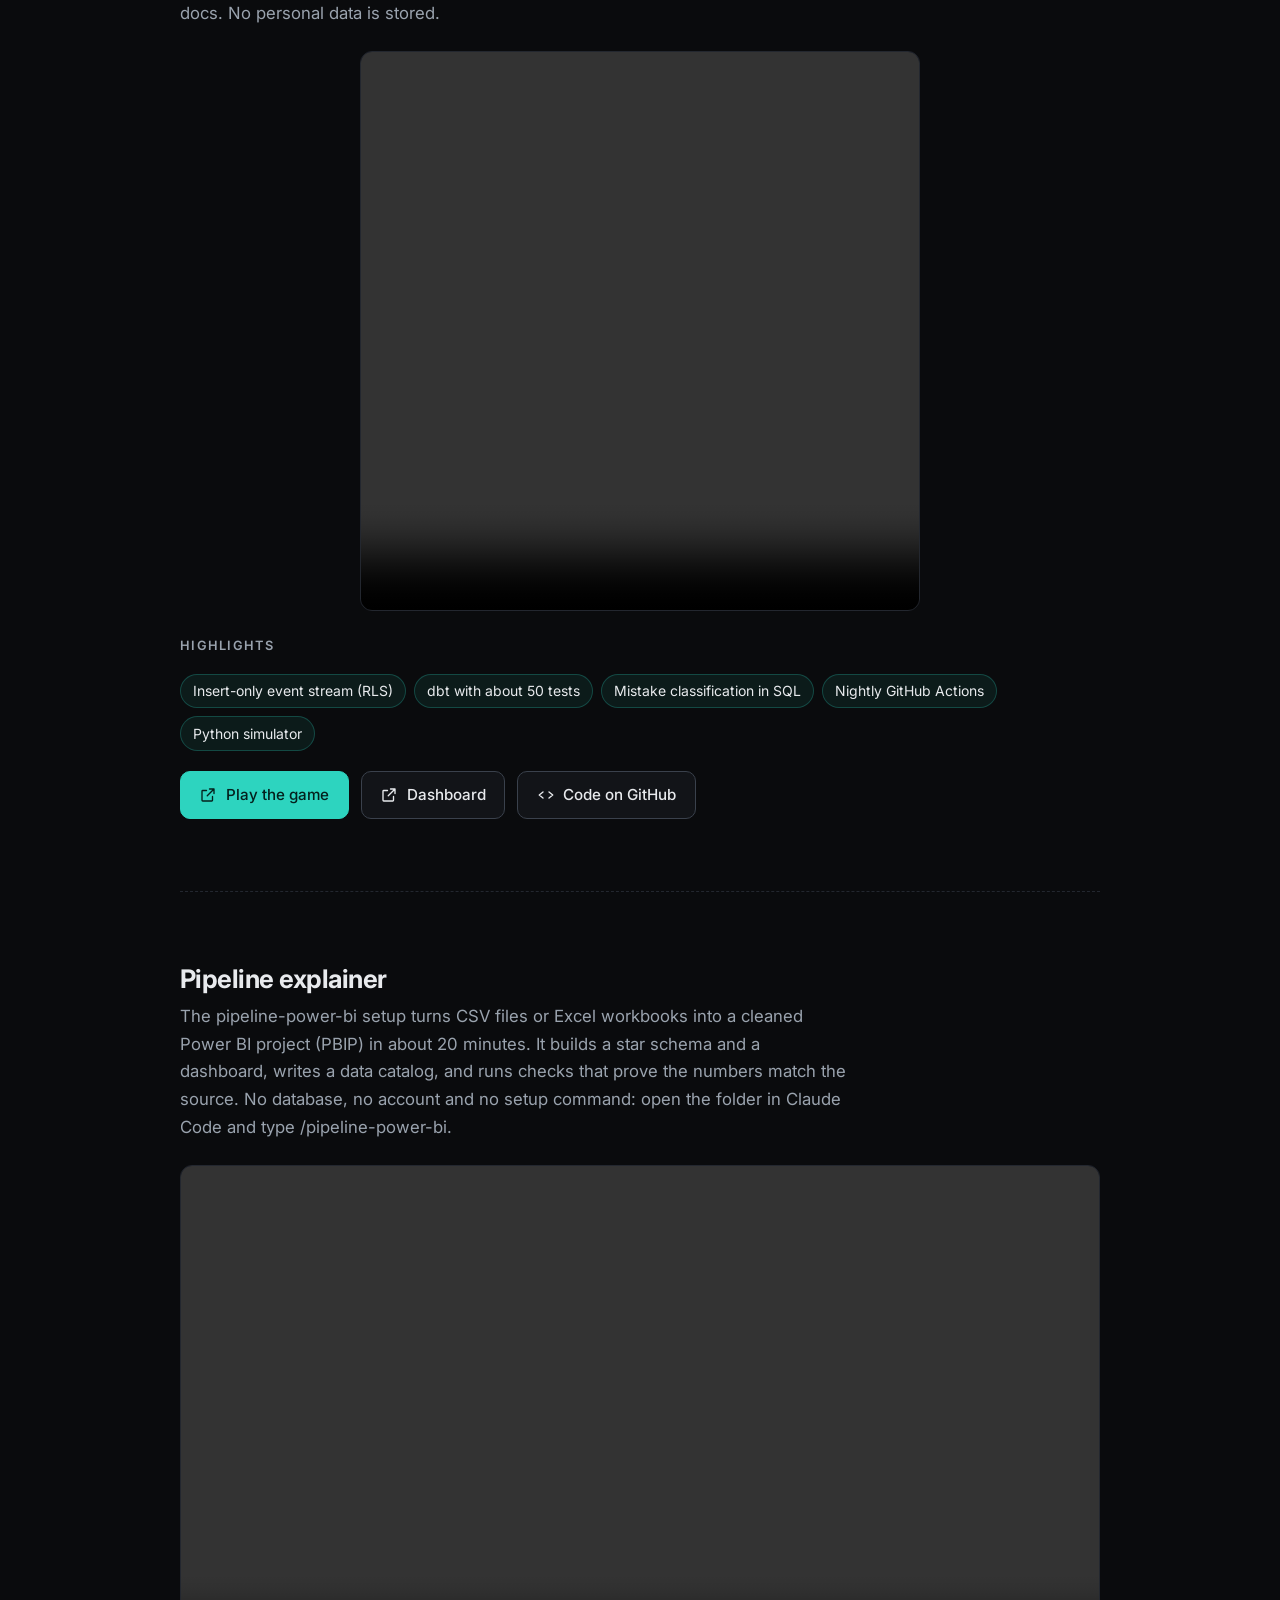
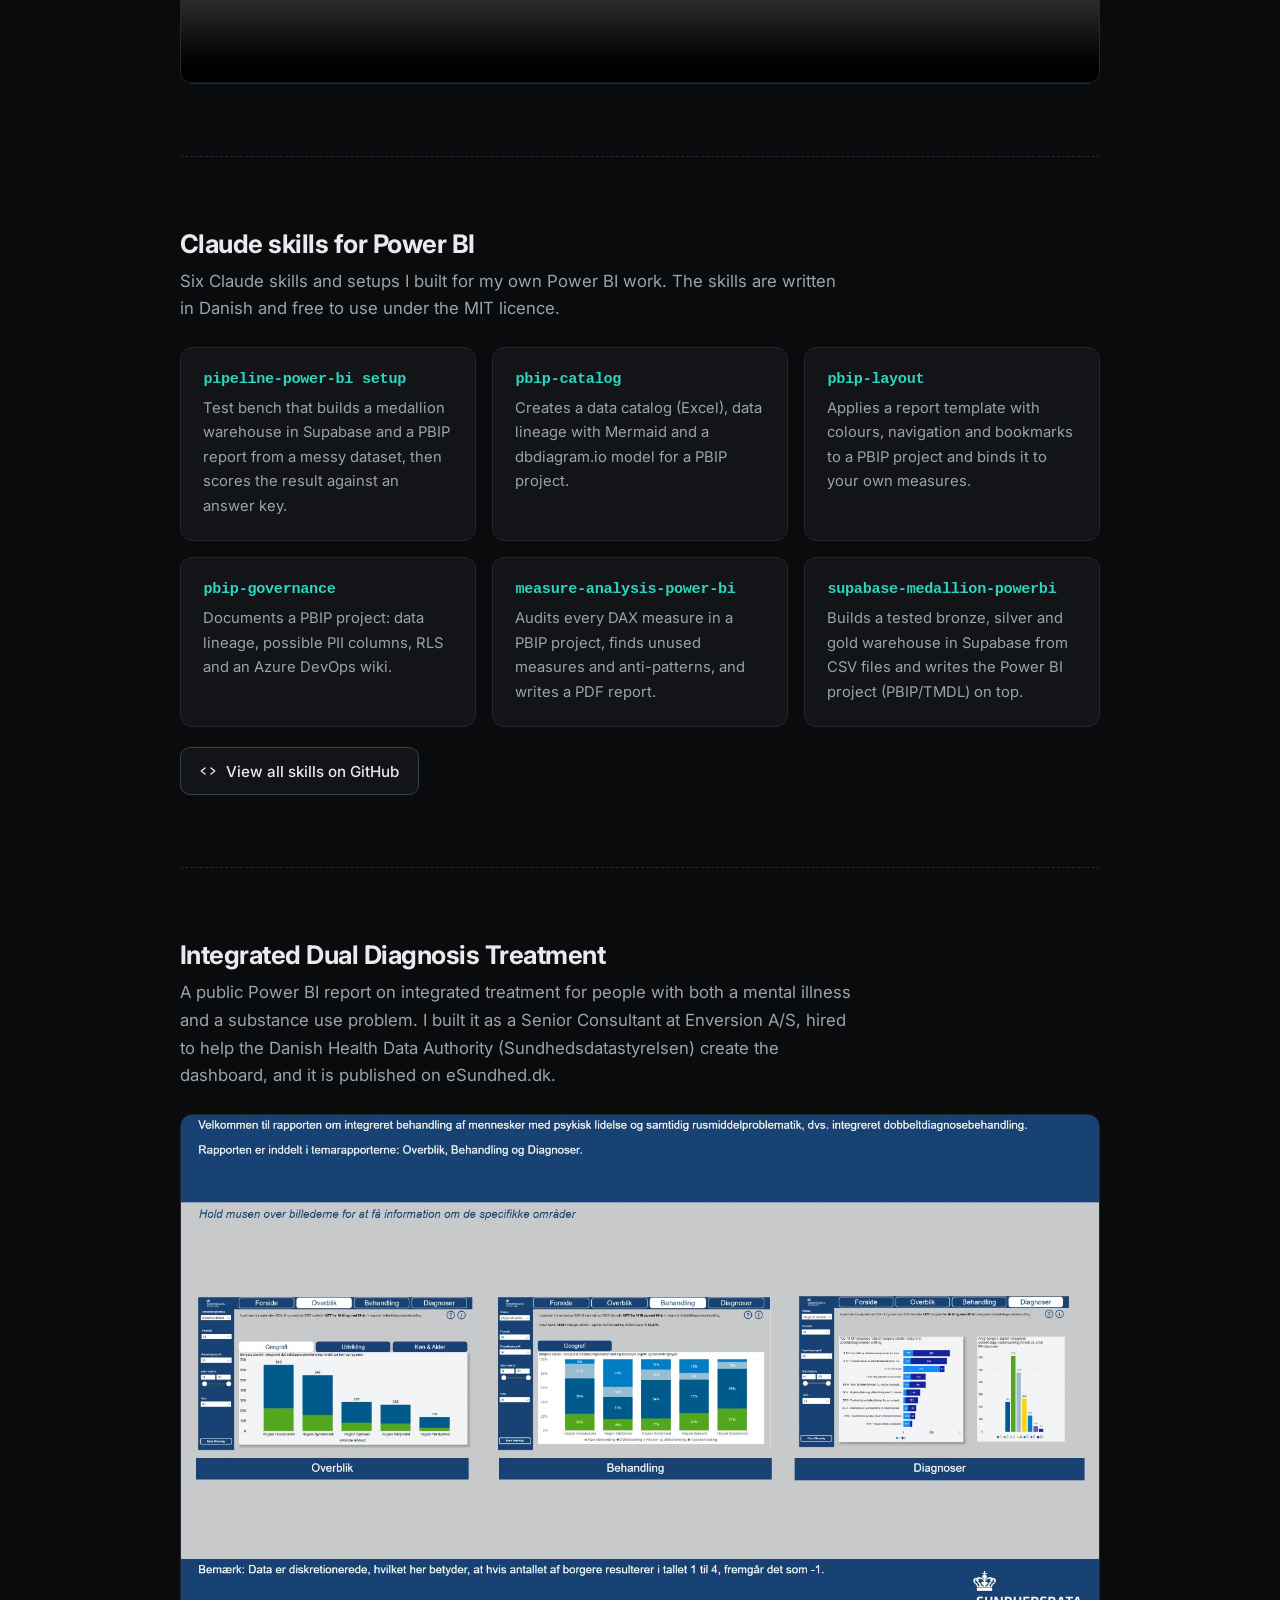
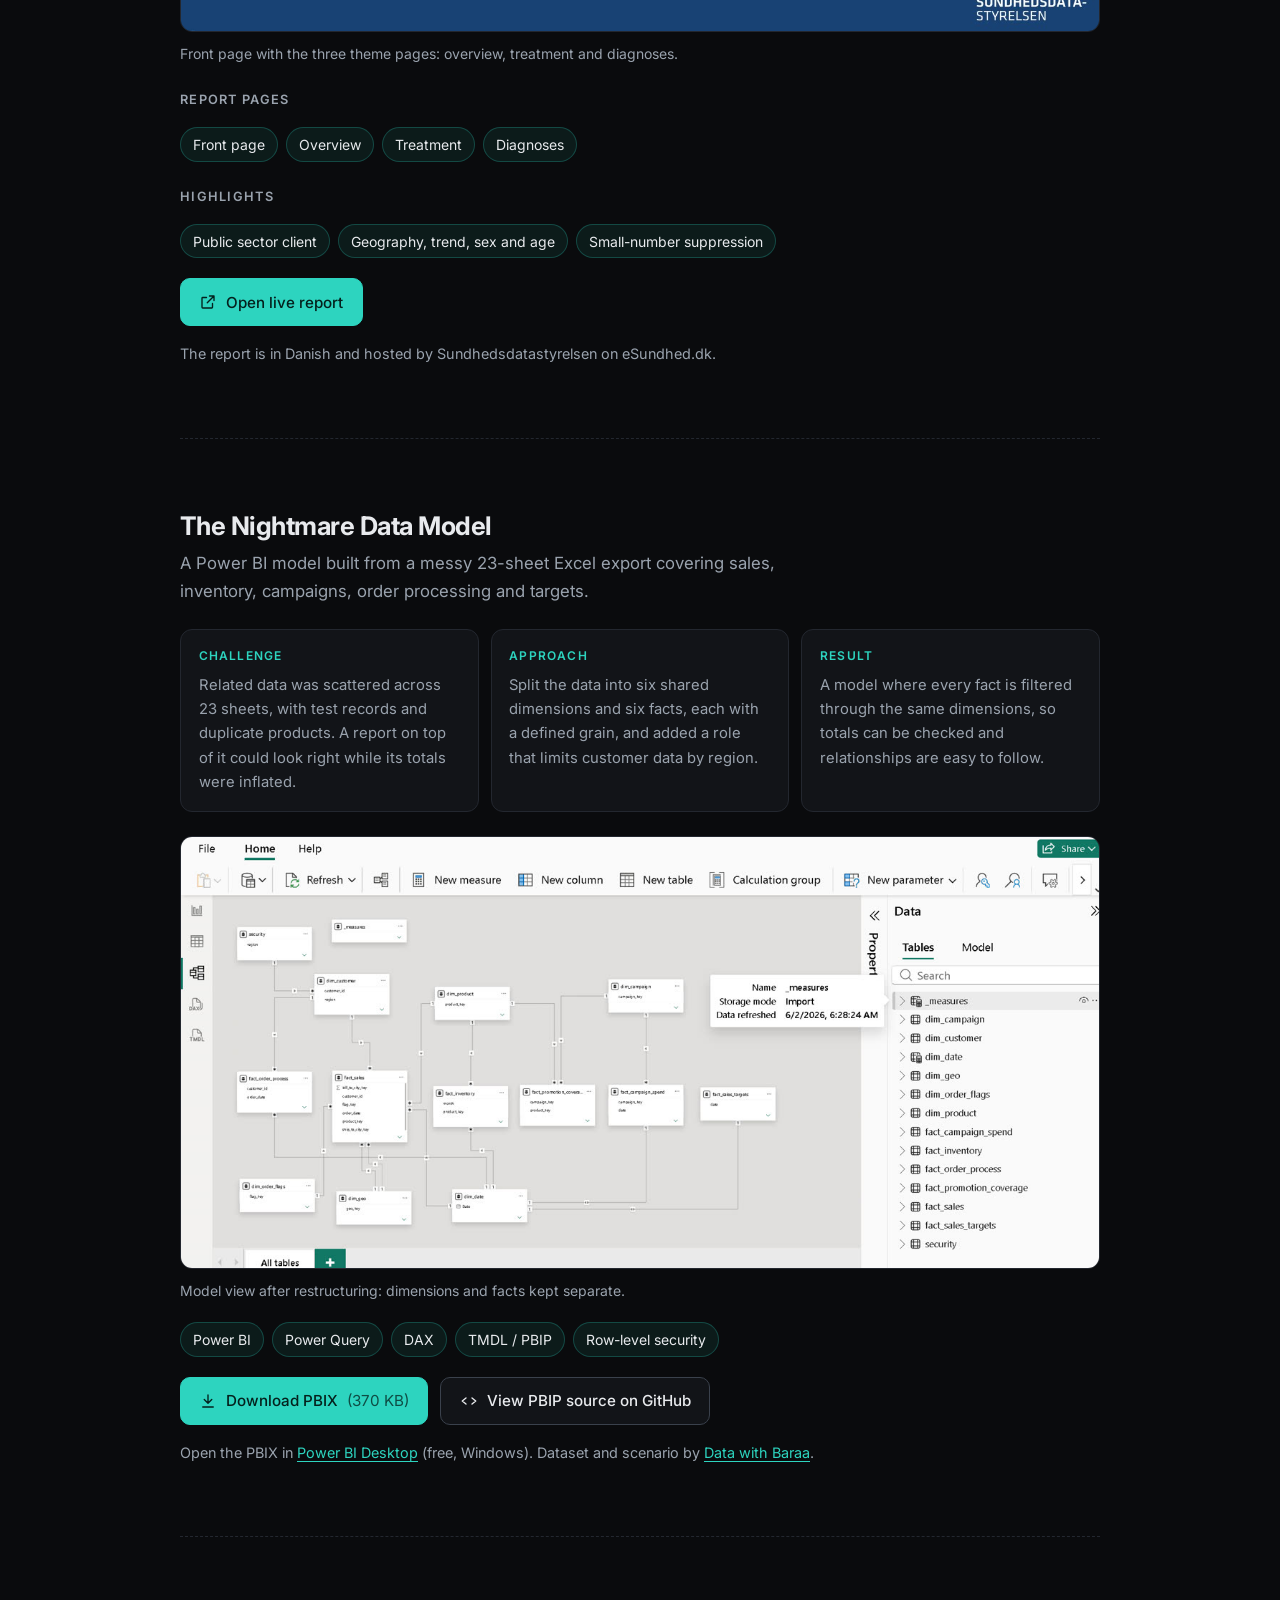
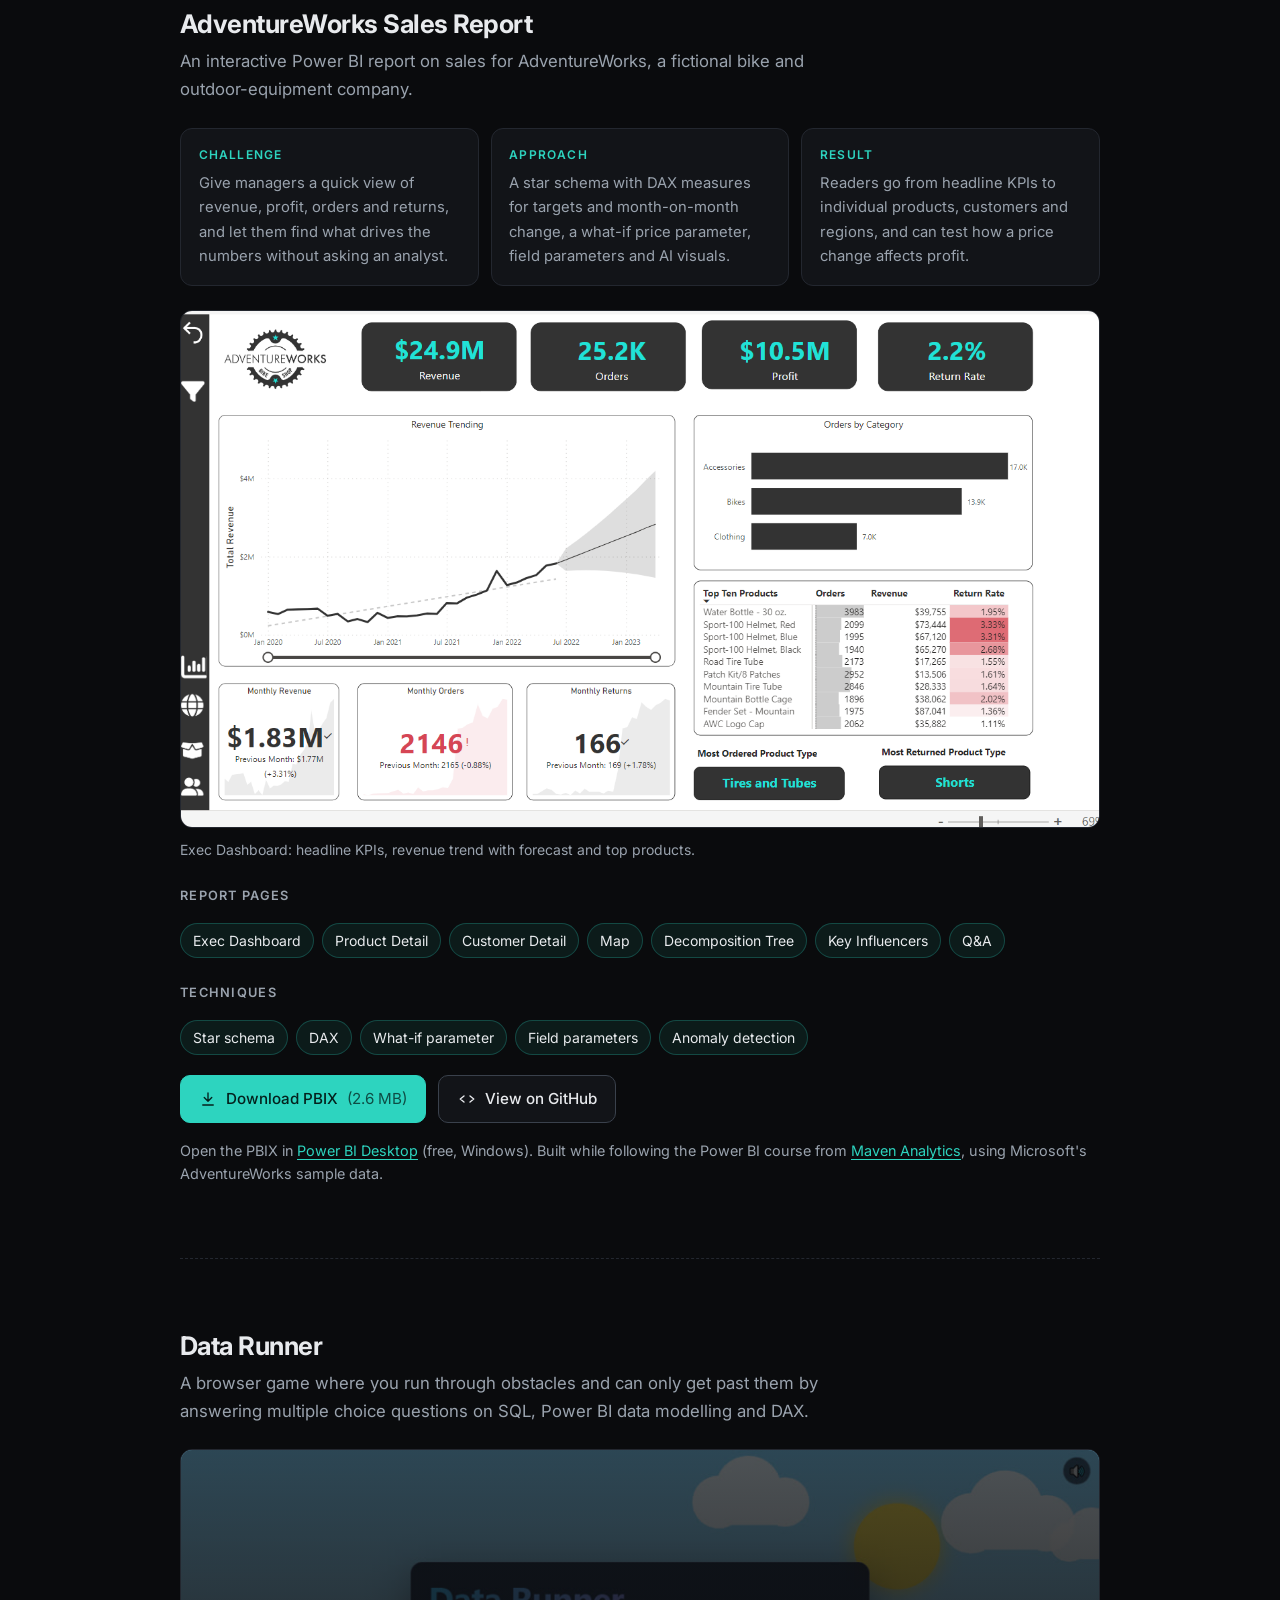
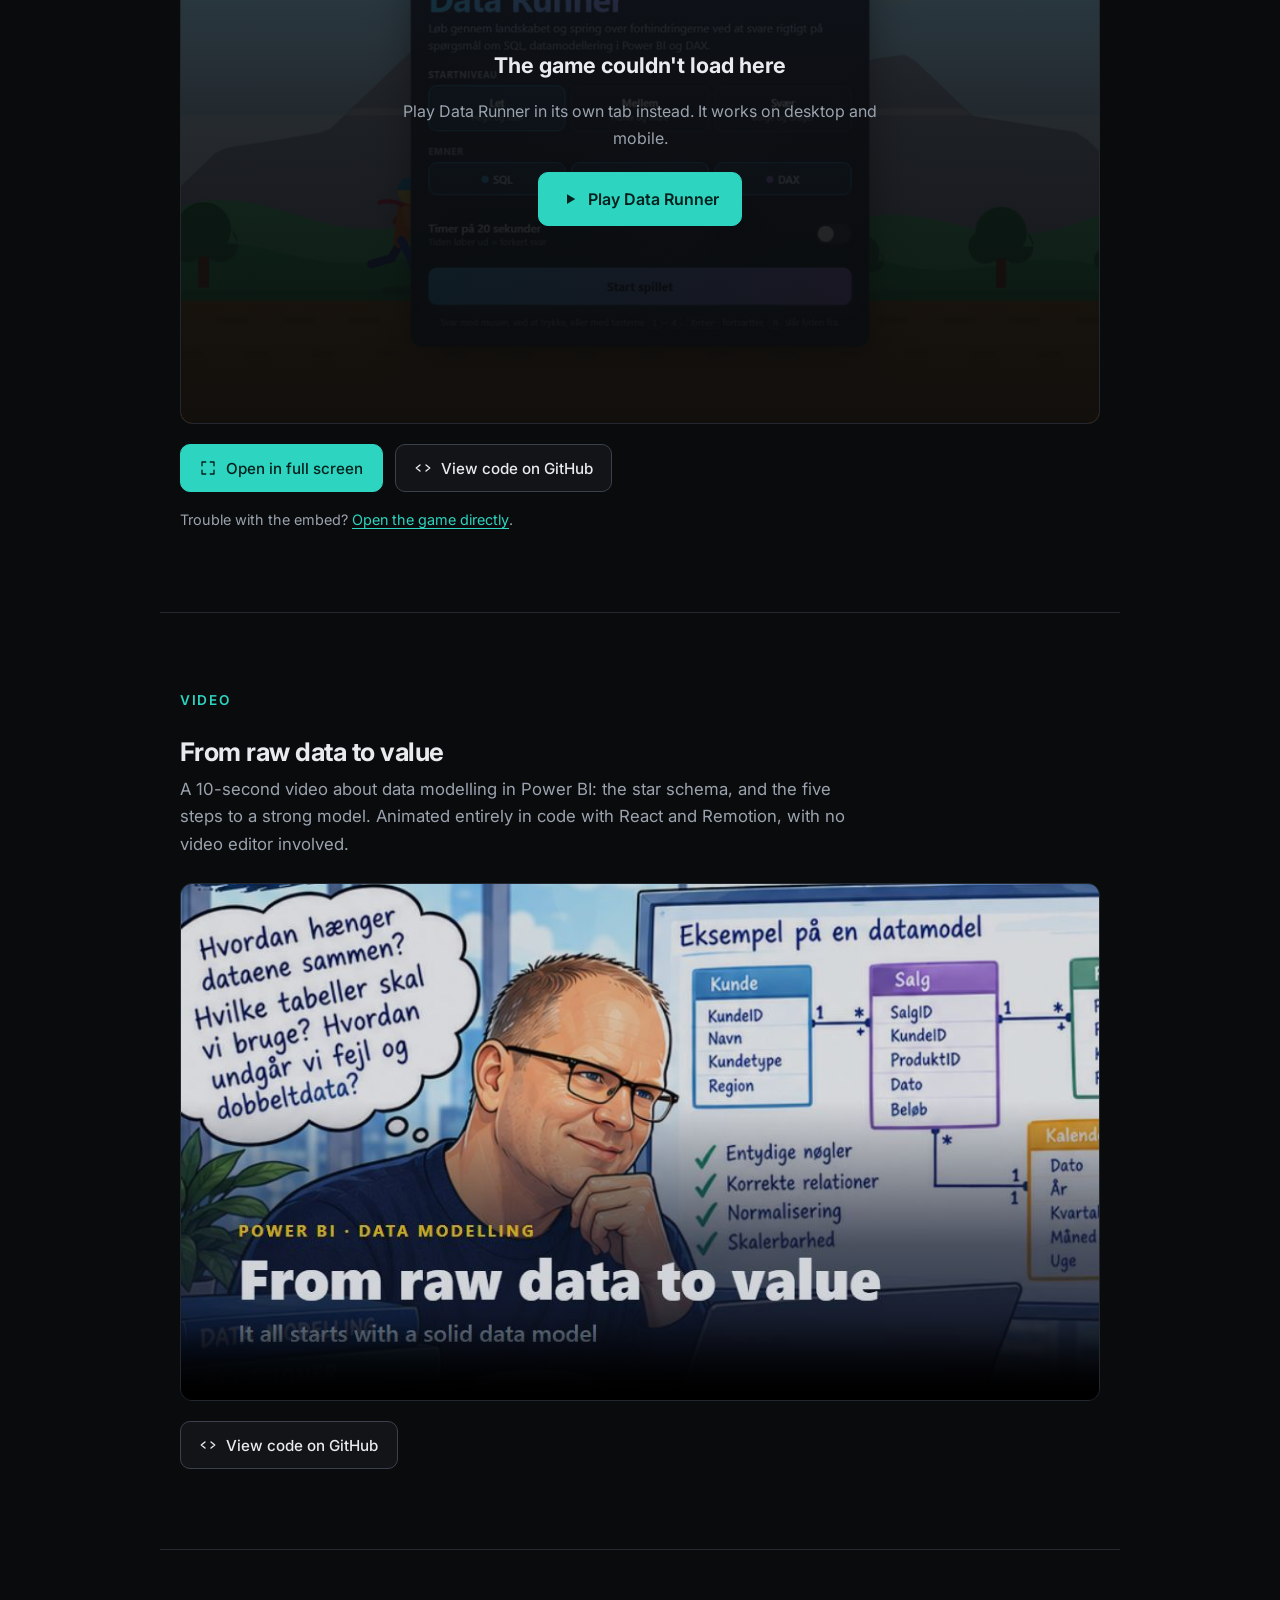
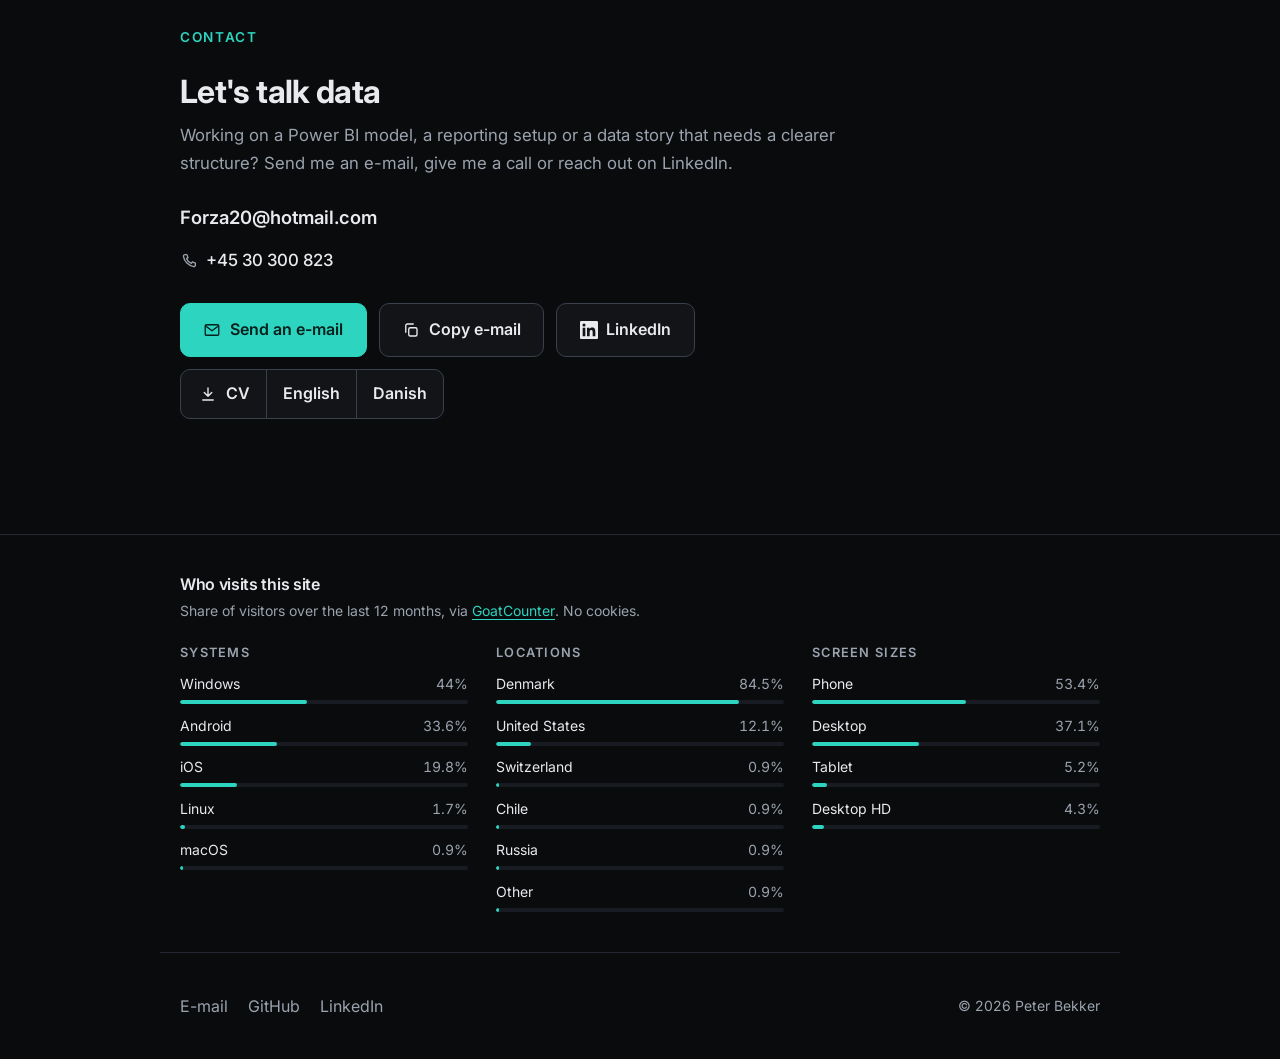
==== commit e7461442: "feat: add Math Learning Analytics project with intro video New first entry under Projects: descripti" ====
--- a/index.html
+++ b/index.html
@@ -201,6 +201,43 @@
     <!-- PROJECT -->
     <section class="section container" id="project" aria-labelledby="project-title">
       <h2 class="section__title reveal" id="project-title">Projects</h2>
+      <article class="project reveal" id="math-learning-analytics">
+        <header class="project__header">
+          <h3 class="project__name">Math Learning Analytics</h3>
+          <p class="project__desc">A math game for children aged 8–12, and the data pipeline behind it. Every answer becomes an event in Postgres. Each night a GitHub Actions run adds simulated players, builds and tests a dbt medallion (bronze, silver, gold) that classifies every wrong answer by type of mistake, and publishes a static dashboard and the dbt docs. No personal data is stored.</p>
+        </header>
+        <div class="video__frame video__frame--square">
+          <video controls muted playsinline preload="metadata" width="1080" height="1080">
+            <source src="assets/math-learning-analytics.mp4#t=0.1" type="video/mp4">
+            <p>Your browser can't play this video. <a href="assets/math-learning-analytics.mp4">Download the video</a>.</p>
+          </video>
+        </div>
+
+        <h4 class="project__subhead">Highlights</h4>
+        <ul class="tags project__tags" aria-label="Highlights">
+          <li>Insert-only event stream (RLS)</li>
+          <li>dbt with about 50 tests</li>
+          <li>Mistake classification in SQL</li>
+          <li>Nightly GitHub Actions</li>
+          <li>Python simulator</li>
+        </ul>
+
+        <div class="project__actions">
+          <a class="btn btn--primary" href="https://forza20.github.io/math-learning-analytics/" target="_blank" rel="noopener noreferrer">
+            <svg class="icon" viewBox="0 0 24 24" aria-hidden="true"><path d="M14 4h6v6M20 4l-9 9M18 14v5a1 1 0 0 1-1 1H5a1 1 0 0 1-1-1V7a1 1 0 0 1 1-1h5" fill="none" stroke="currentColor" stroke-width="1.8" stroke-linecap="round" stroke-linejoin="round"/></svg>
+            <span>Play the game</span><span class="visually-hidden"> (opens in a new tab)</span>
+          </a>
+          <a class="btn" href="https://forza20.github.io/math-learning-analytics/dashboard/" target="_blank" rel="noopener noreferrer">
+            <svg class="icon" viewBox="0 0 24 24" aria-hidden="true"><path d="M14 4h6v6M20 4l-9 9M18 14v5a1 1 0 0 1-1 1H5a1 1 0 0 1-1-1V7a1 1 0 0 1 1-1h5" fill="none" stroke="currentColor" stroke-width="1.8" stroke-linecap="round" stroke-linejoin="round"/></svg>
+            <span>Dashboard</span><span class="visually-hidden"> (opens in a new tab)</span>
+          </a>
+          <a class="btn" href="https://github.com/Forza20/math-learning-analytics" target="_blank" rel="noopener noreferrer">
+            <svg class="icon" viewBox="0 0 24 24" aria-hidden="true"><path d="m8 8-5 4 5 4M16 8l5 4-5 4" fill="none" stroke="currentColor" stroke-width="1.8" stroke-linecap="round" stroke-linejoin="round"/></svg>
+            <span>Code on GitHub</span><span class="visually-hidden"> (opens in a new tab)</span>
+          </a>
+        </div>
+      </article>
+
       <article class="project reveal" id="pipeline-video">
         <header class="project__header">
           <h3 class="project__name">Pipeline explainer</h3>
--- a/style.css
+++ b/style.css
@@ -636,6 +636,11 @@
 .project__size { font-weight: 400; opacity: 0.75; }
 
 /* Video */
+.video__frame--square {
+  max-width: 560px;
+  margin-inline: auto;
+}
+.video__frame.video__frame--square video { aspect-ratio: 1 / 1; }
 .video__frame {
   background: var(--surface);
   border: 1px solid var(--border);
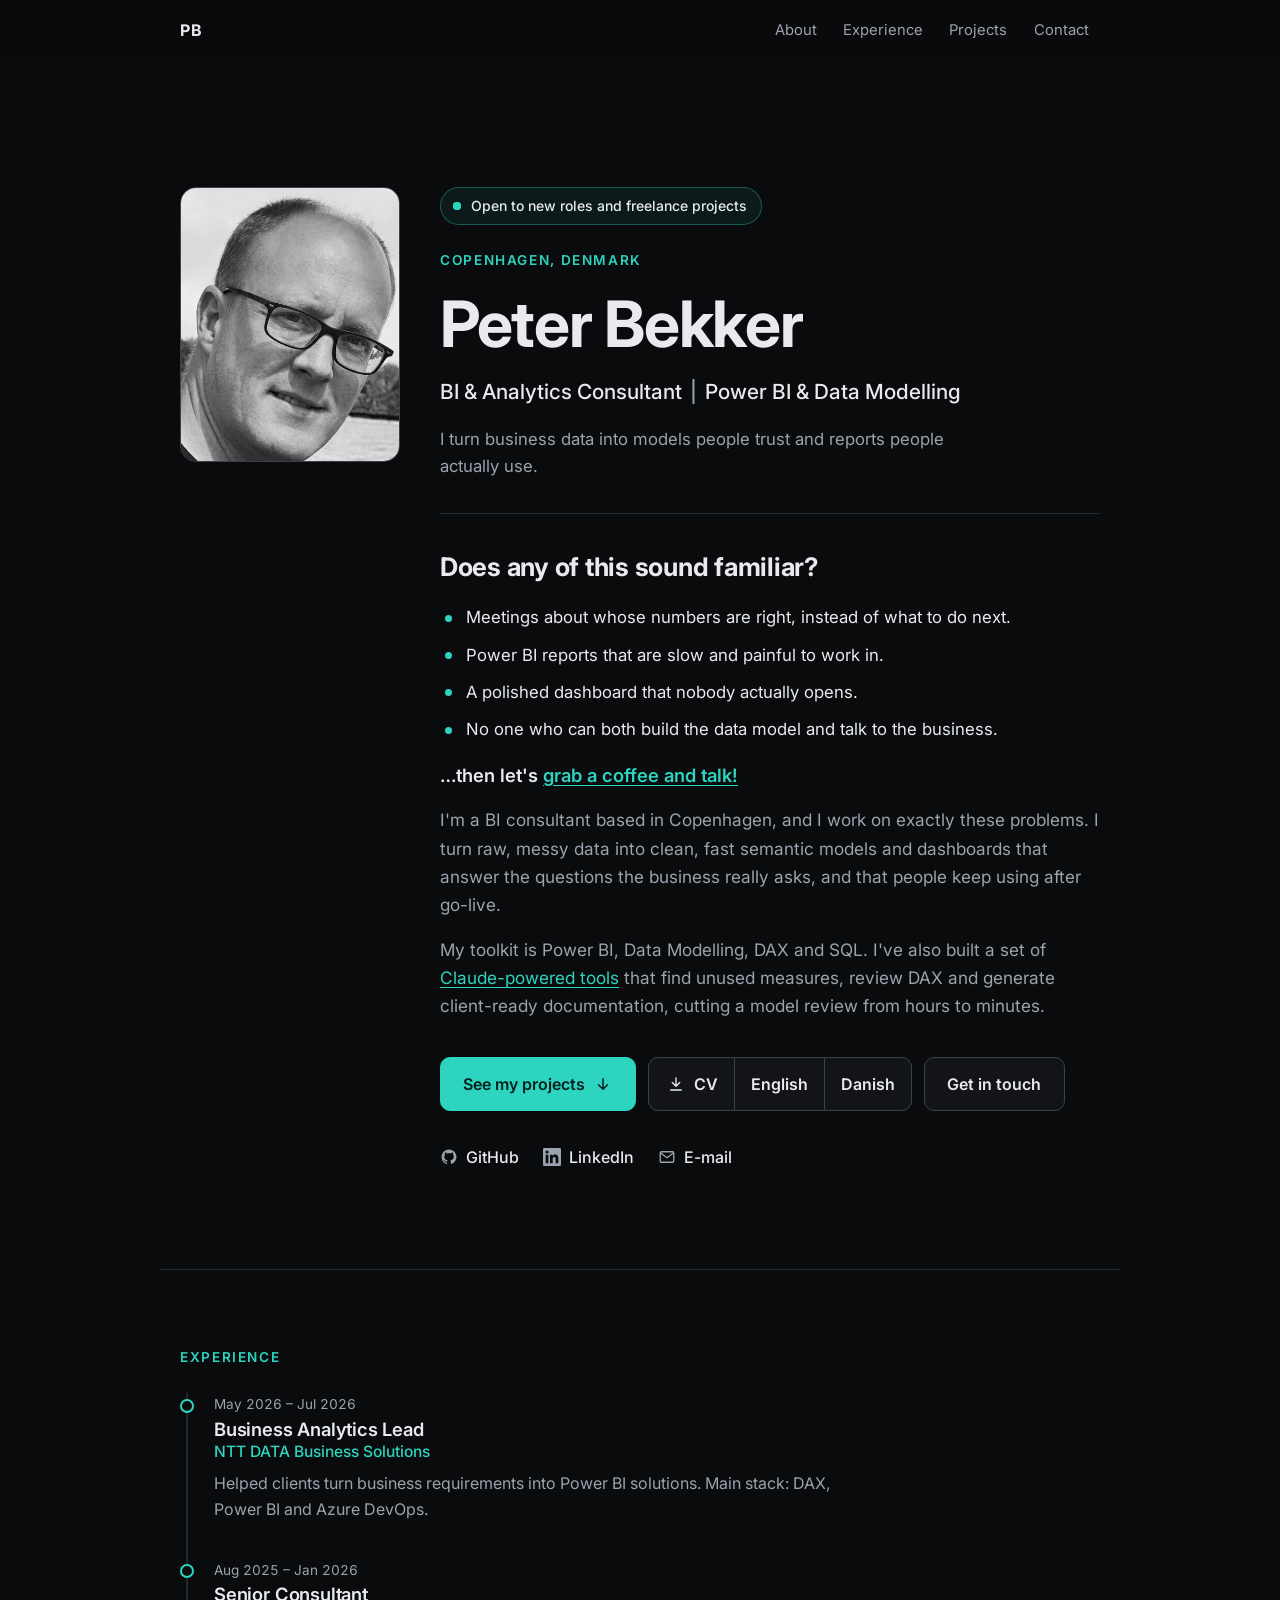
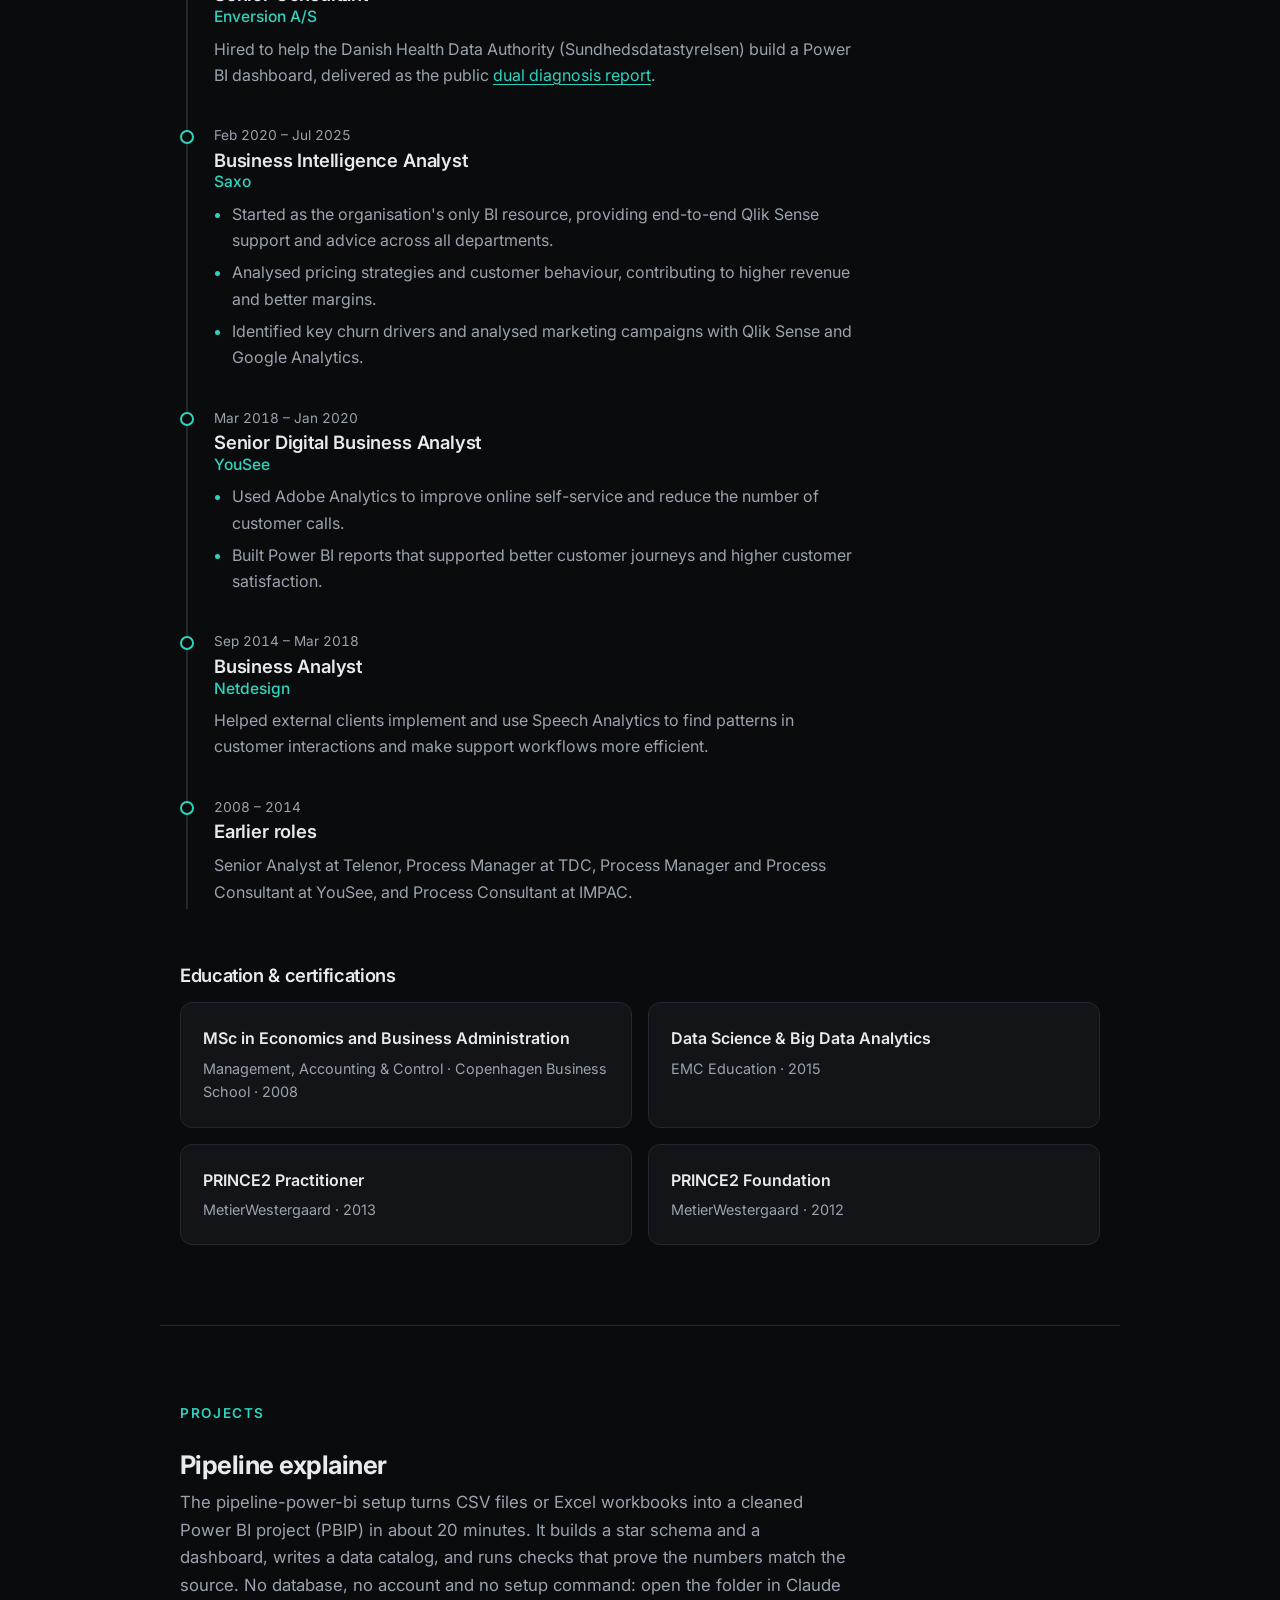
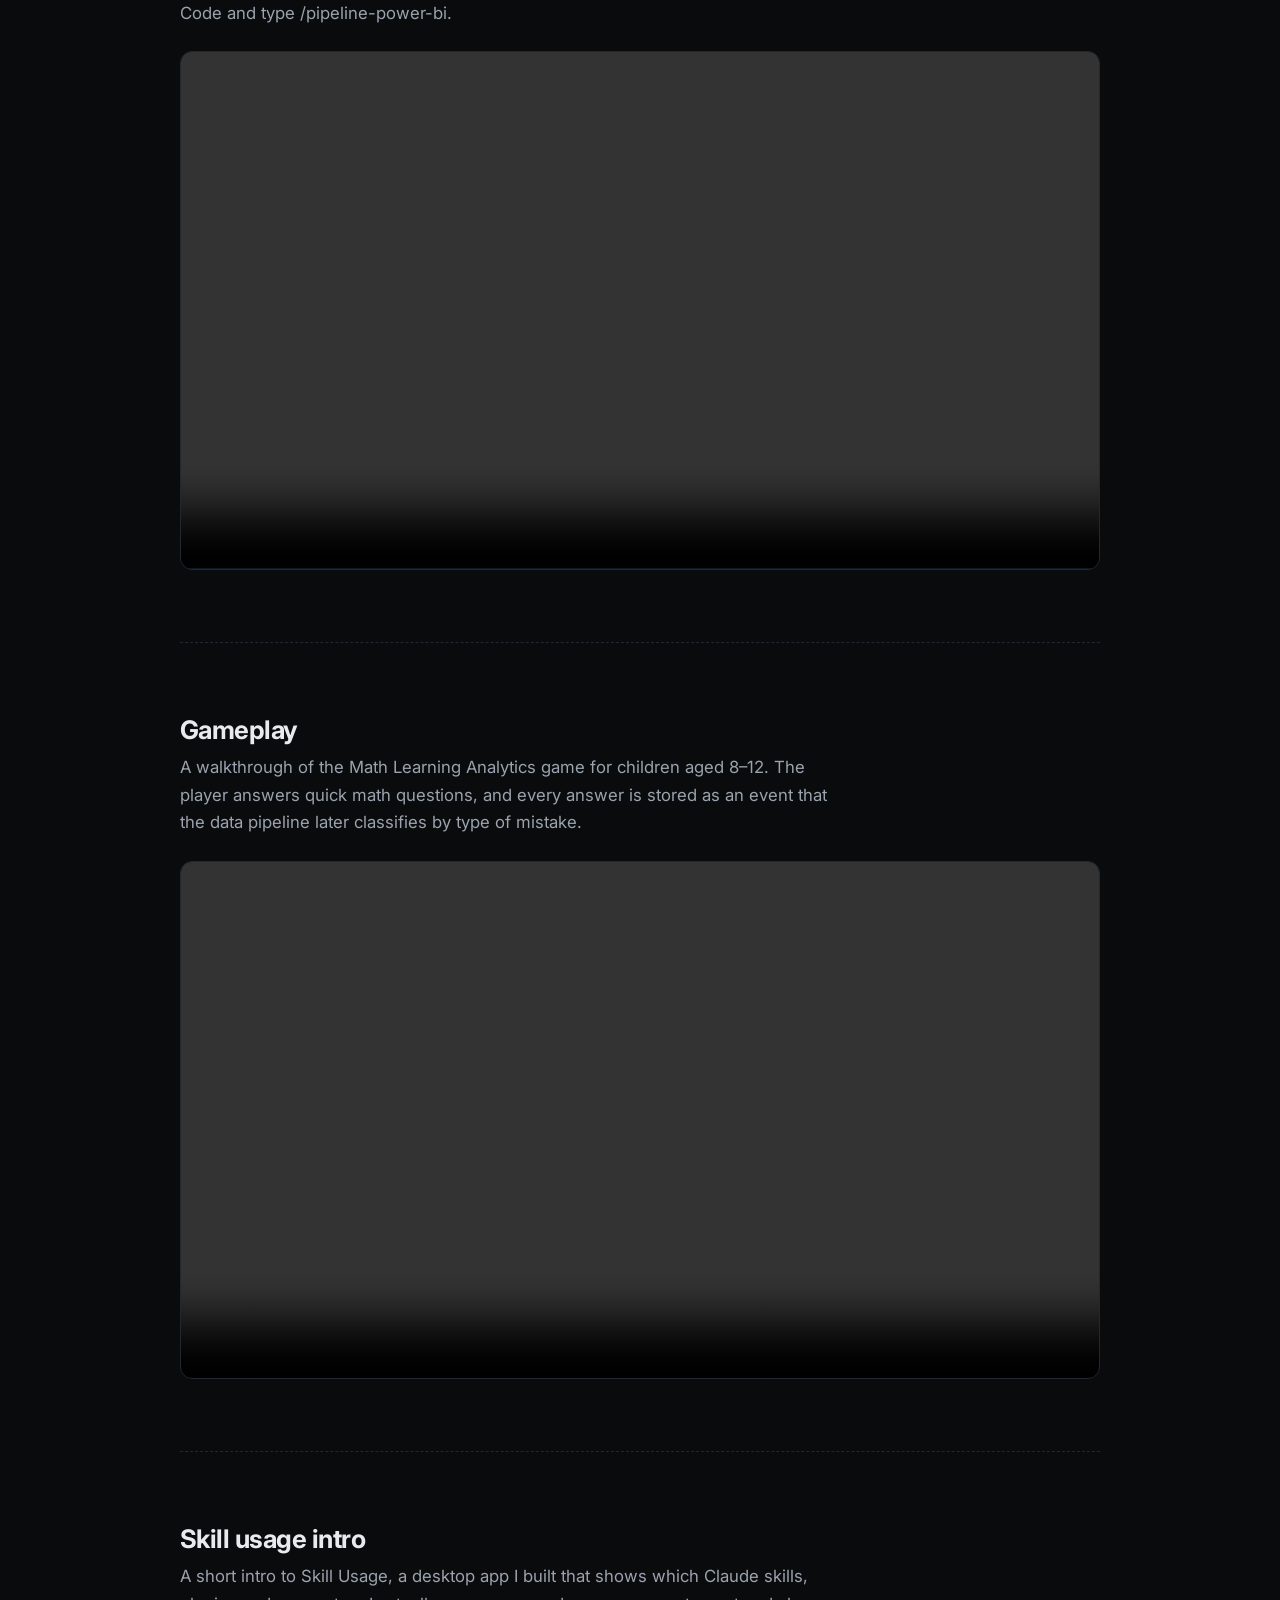
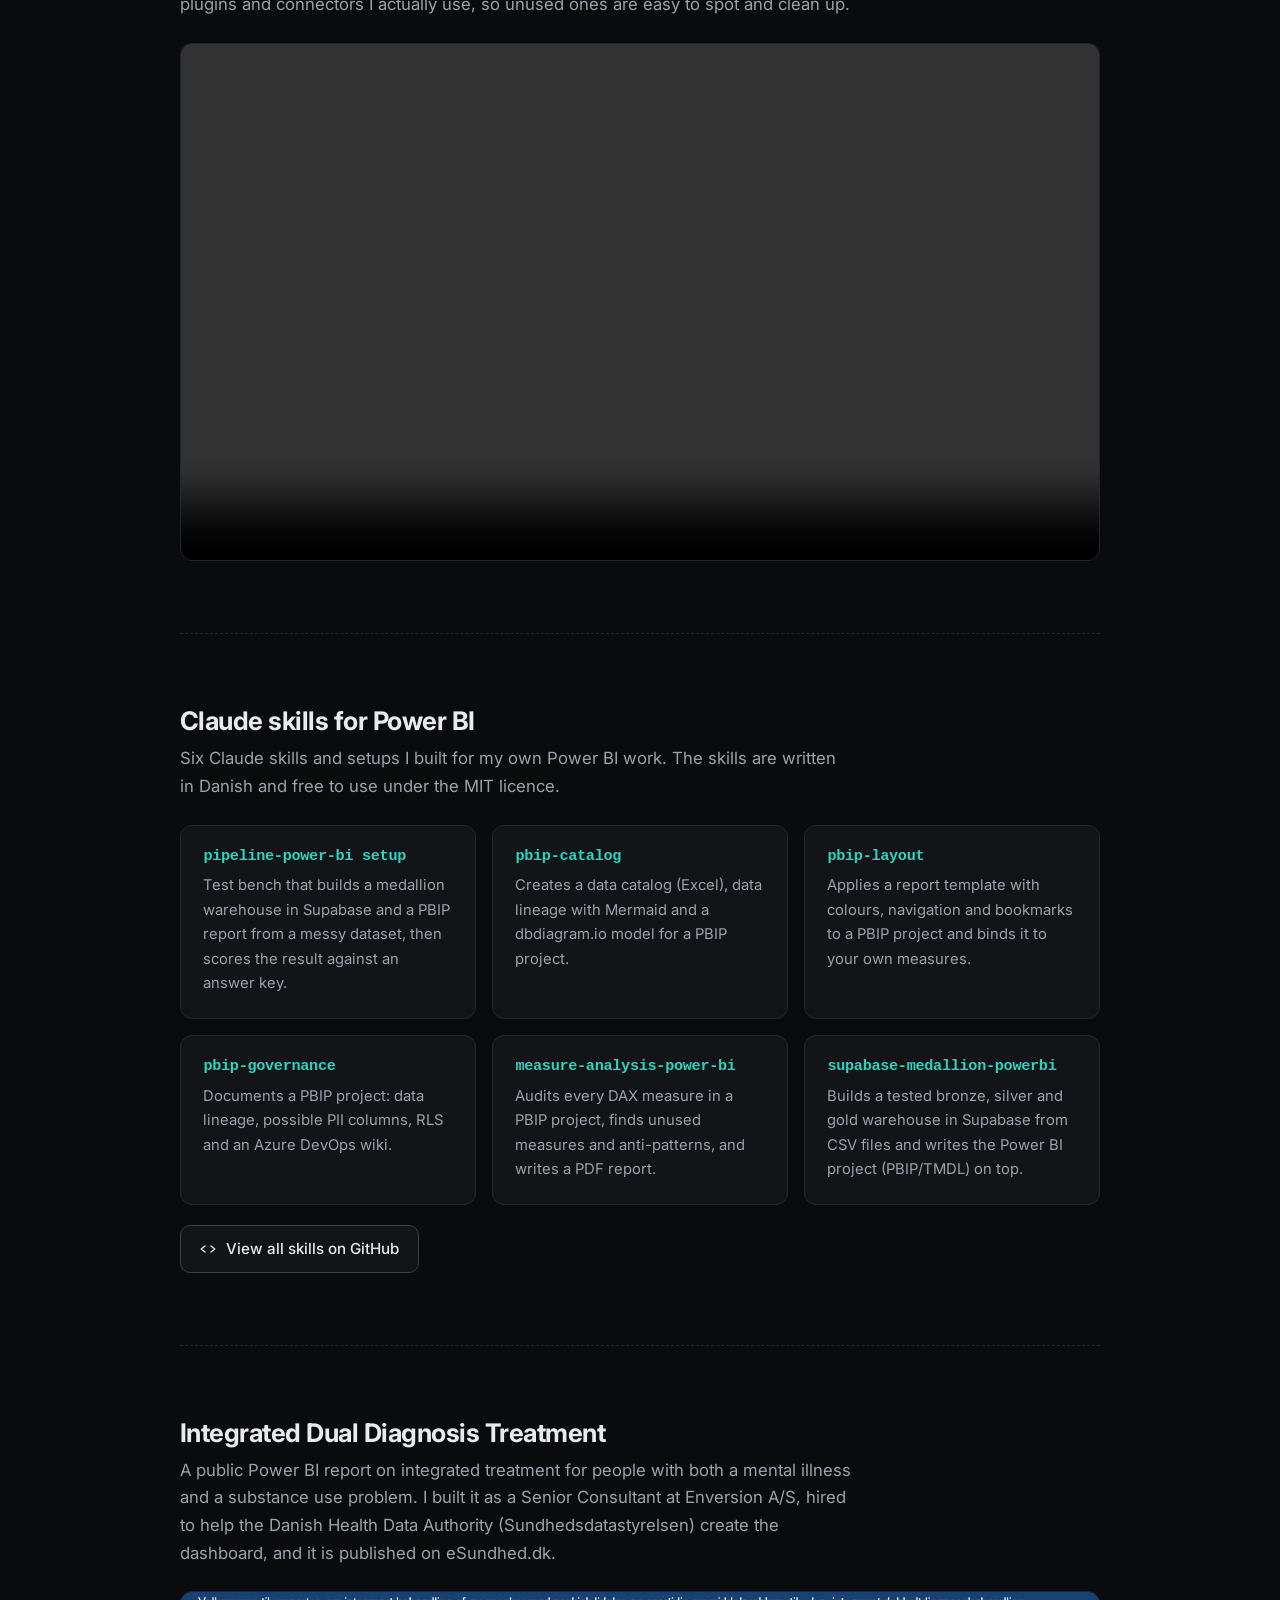
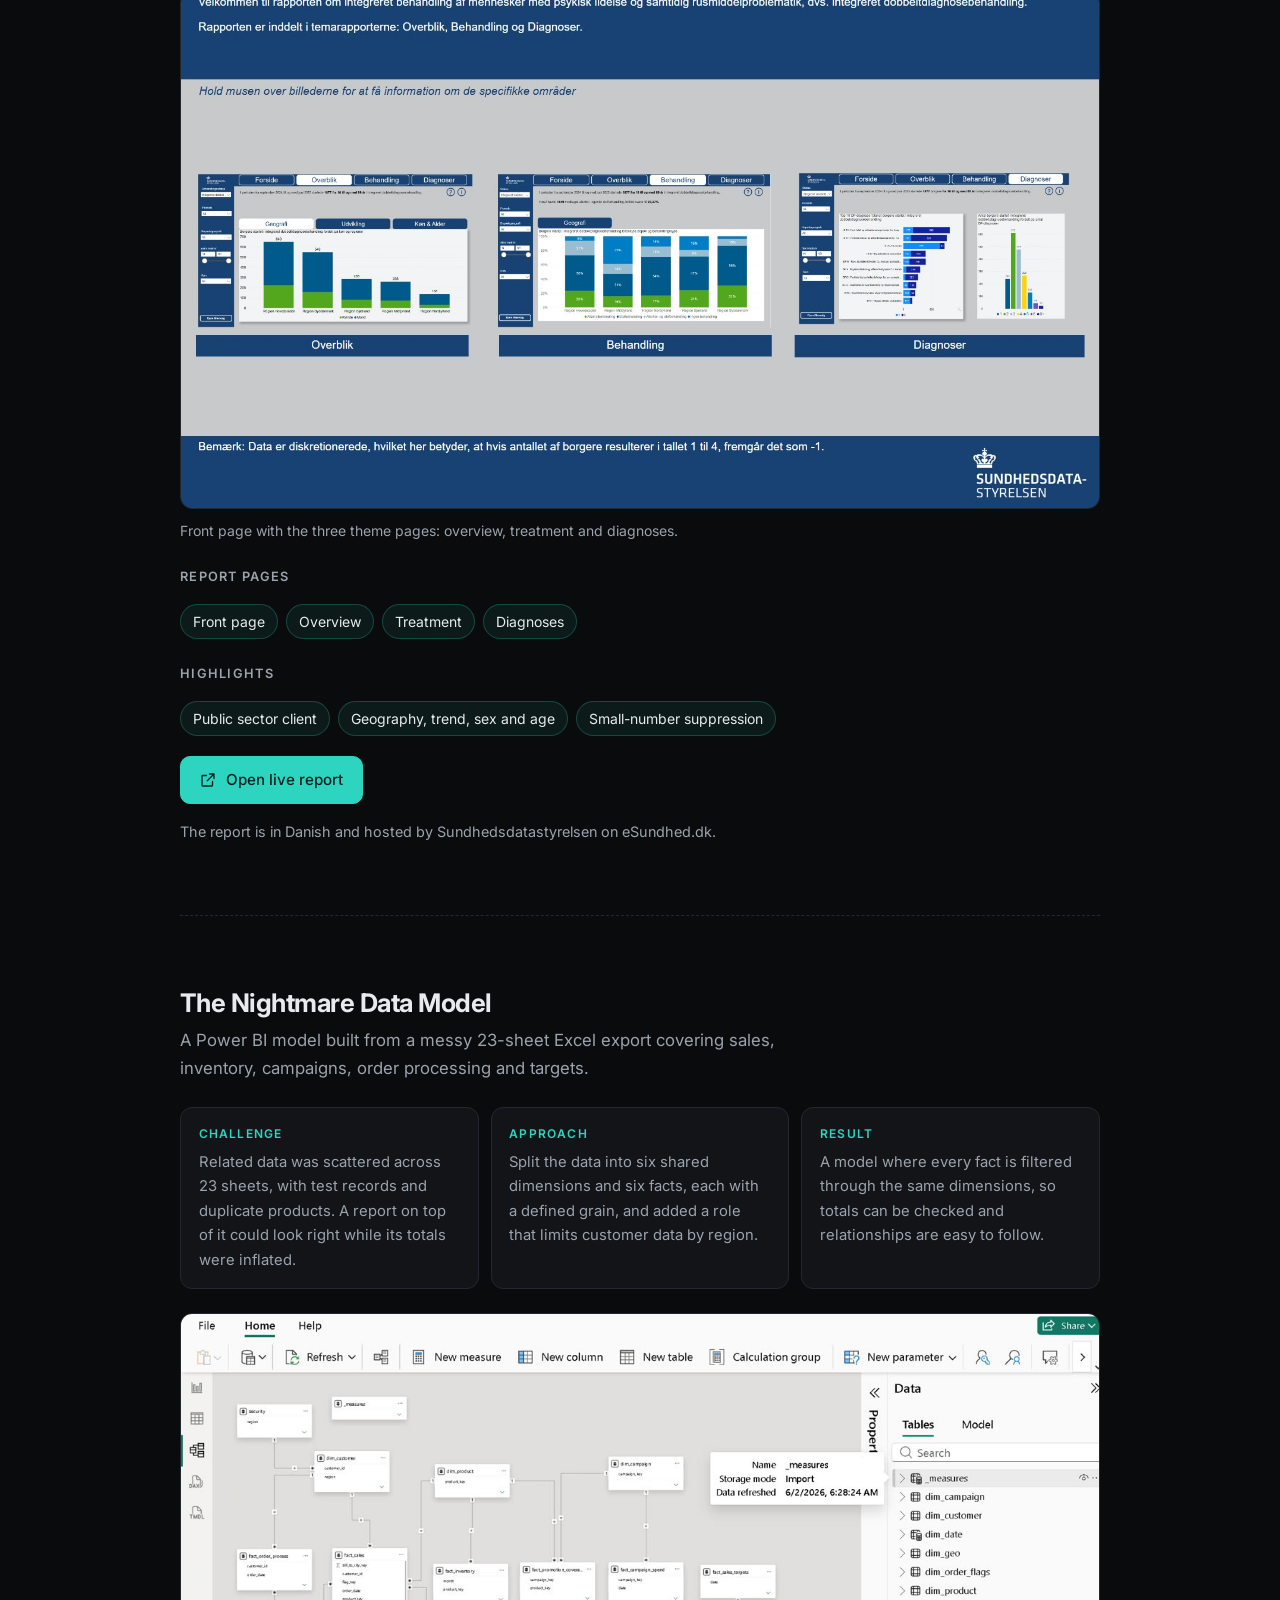
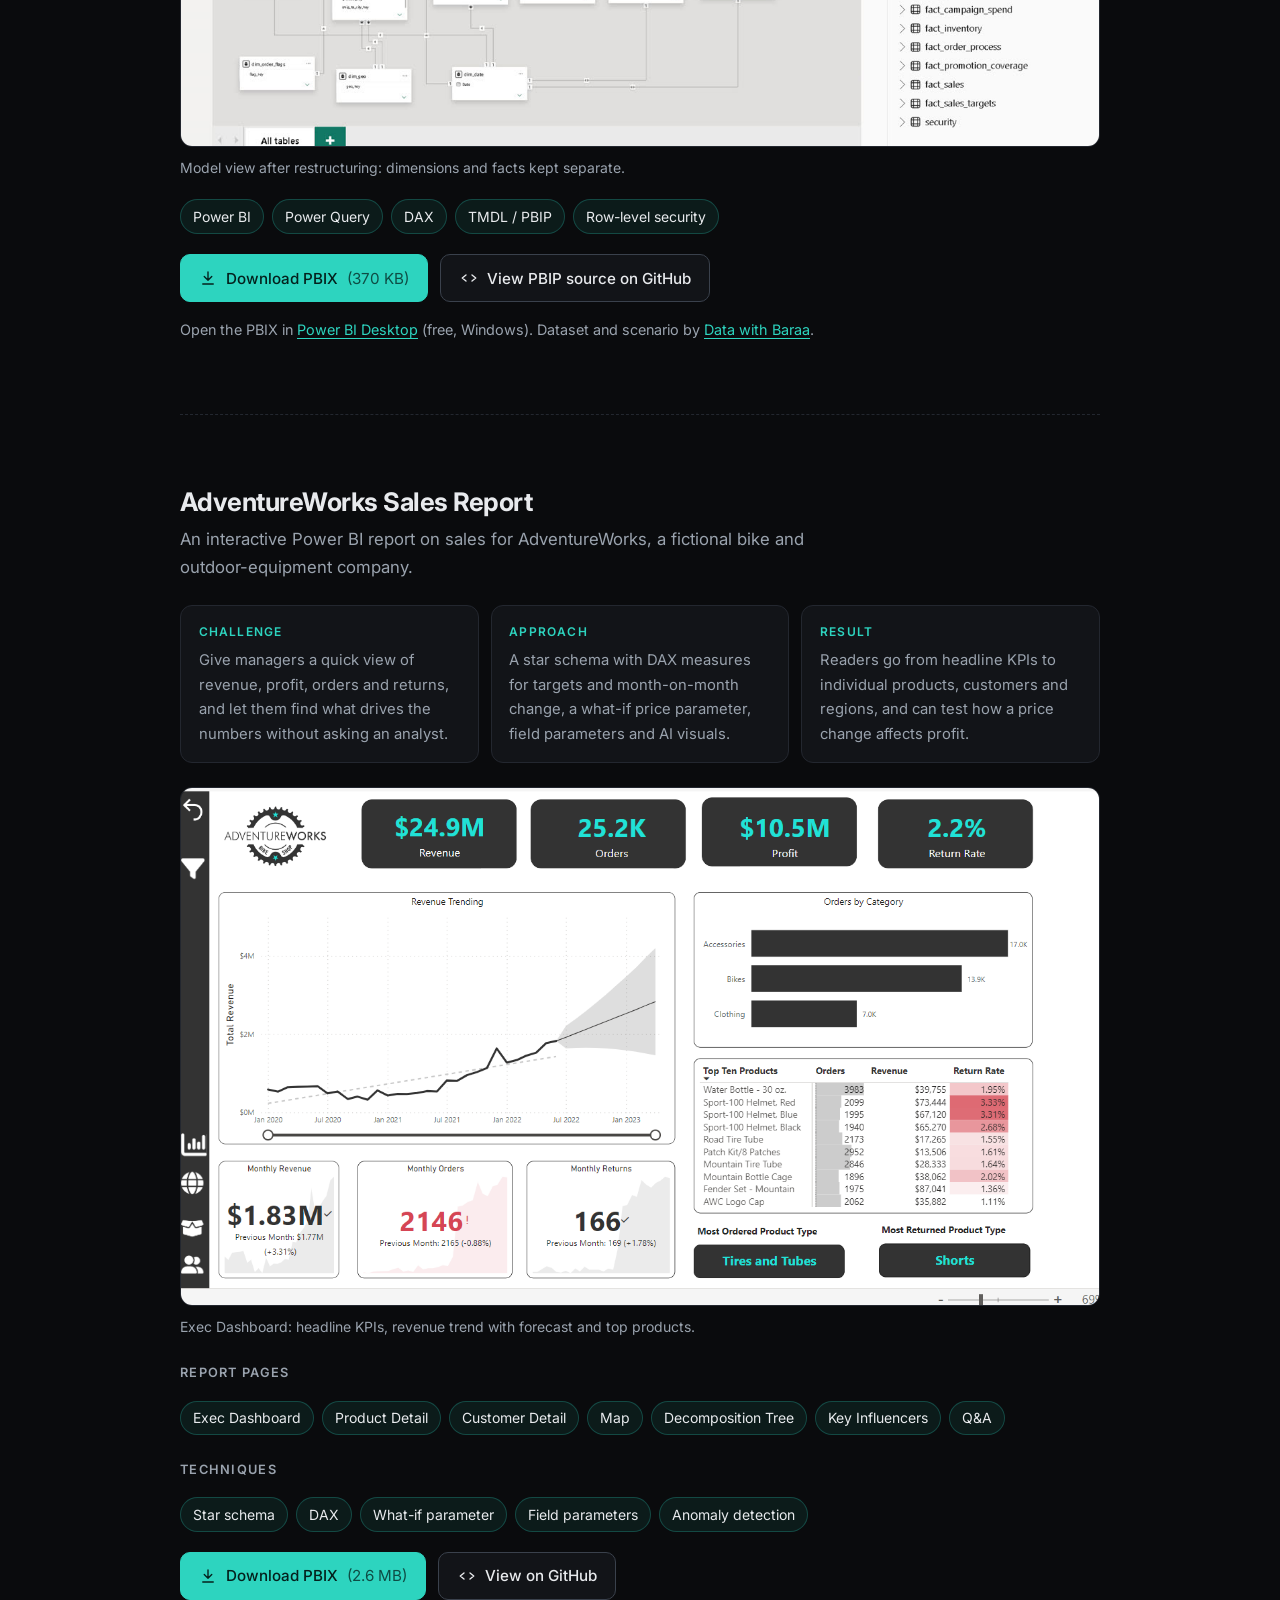
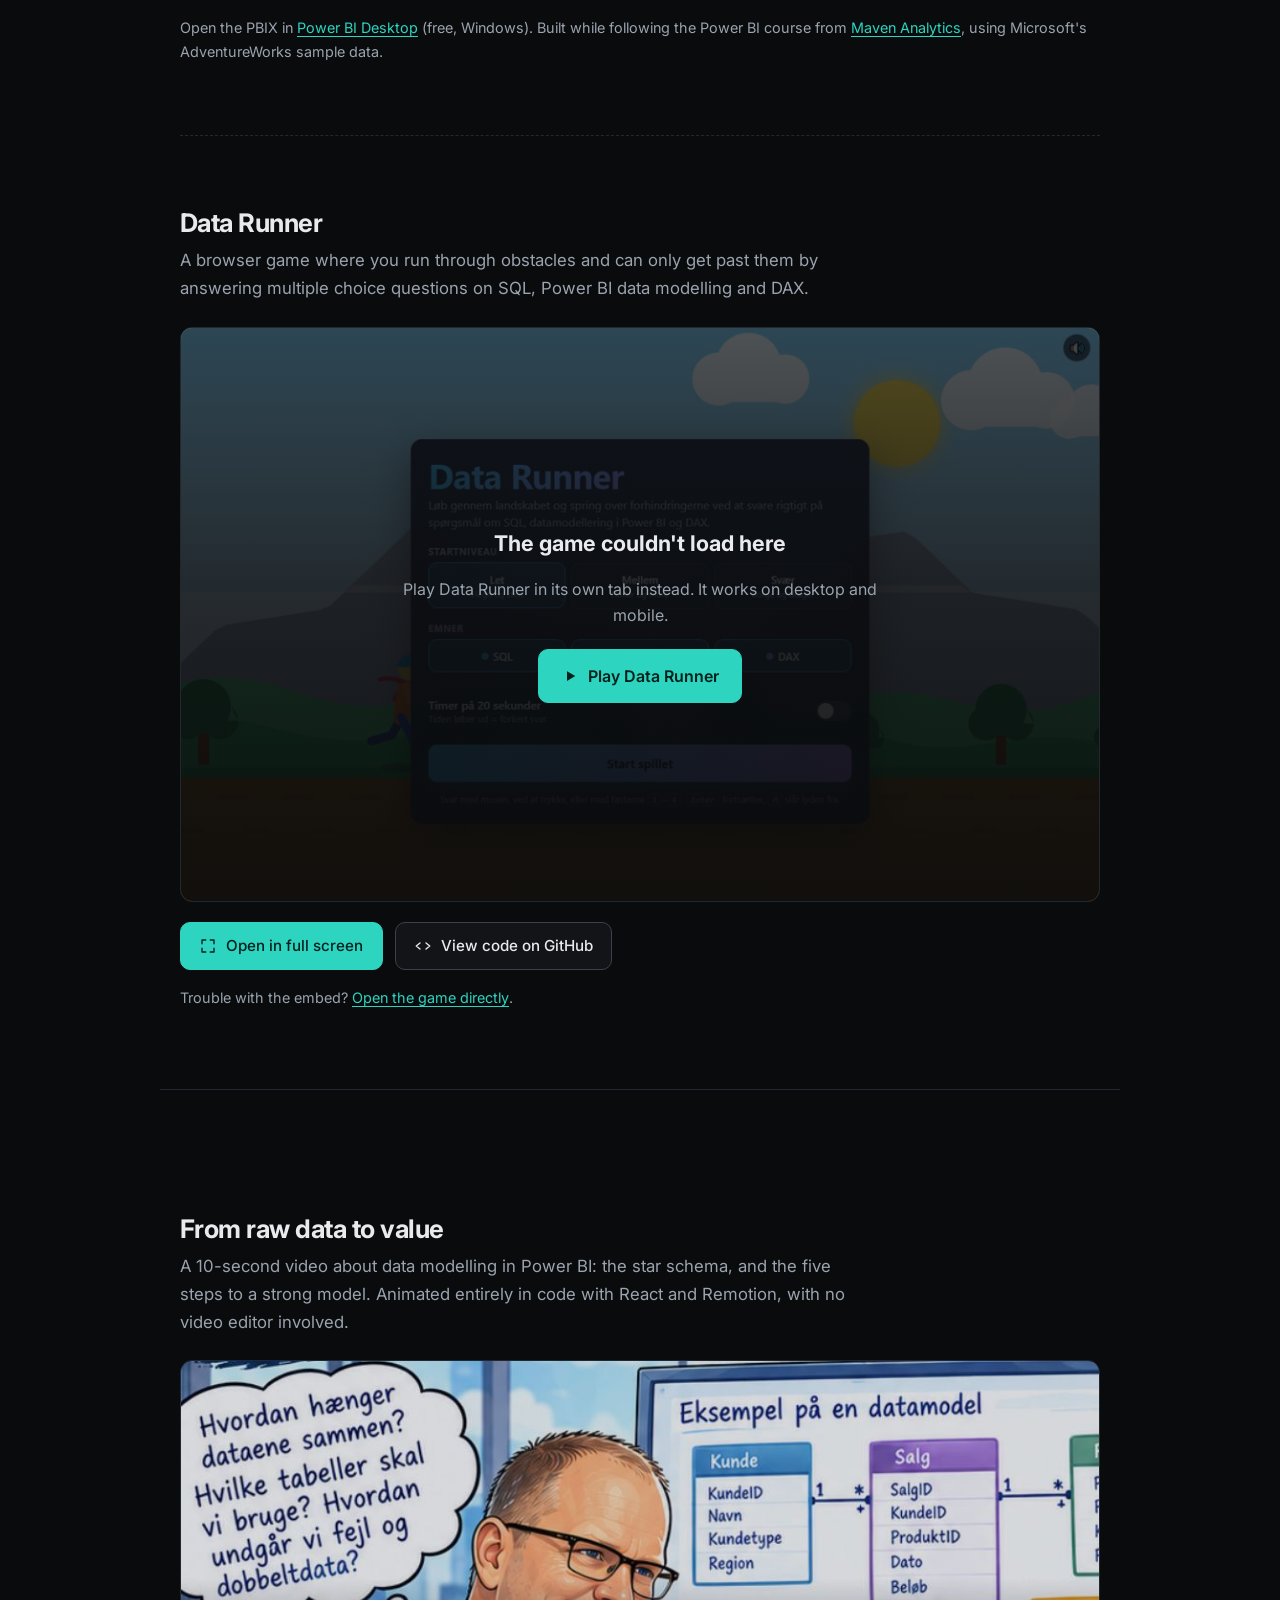
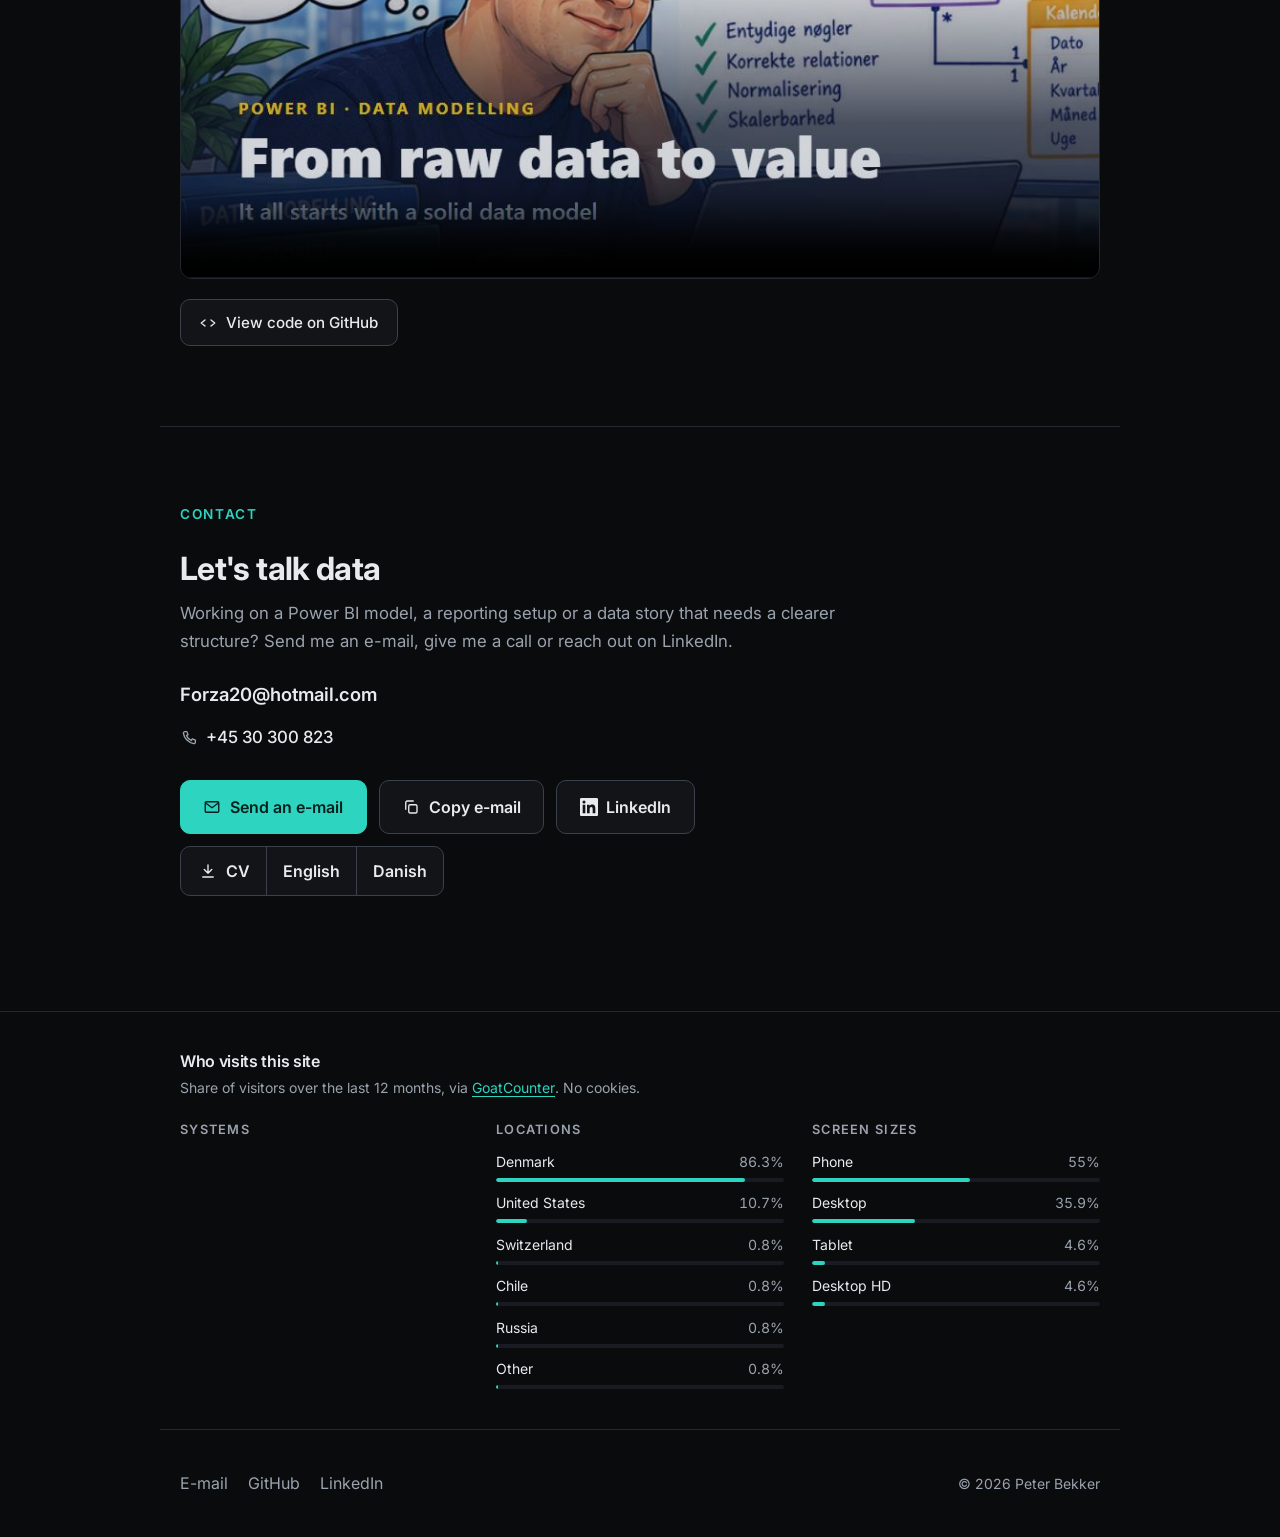
==== commit 7c79e6e8: "Update videos: add gameplay and skill-usage-intro, remove Math Learning Analytics Co-Authored-By: Cl" ====
--- a/index.html
+++ b/index.html
@@ -201,43 +201,6 @@
     <!-- PROJECT -->
     <section class="section container" id="project" aria-labelledby="project-title">
       <h2 class="section__title reveal" id="project-title">Projects</h2>
-      <article class="project reveal" id="math-learning-analytics">
-        <header class="project__header">
-          <h3 class="project__name">Math Learning Analytics</h3>
-          <p class="project__desc">A math game for children aged 8–12, and the data pipeline behind it. Every answer becomes an event in Postgres. Each night a GitHub Actions run adds simulated players, builds and tests a dbt medallion (bronze, silver, gold) that classifies every wrong answer by type of mistake, and publishes a static dashboard and the dbt docs. No personal data is stored.</p>
-        </header>
-        <div class="video__frame video__frame--square">
-          <video controls muted playsinline preload="metadata" width="1080" height="1080">
-            <source src="assets/math-learning-analytics.mp4#t=0.1" type="video/mp4">
-            <p>Your browser can't play this video. <a href="assets/math-learning-analytics.mp4">Download the video</a>.</p>
-          </video>
-        </div>
-
-        <h4 class="project__subhead">Highlights</h4>
-        <ul class="tags project__tags" aria-label="Highlights">
-          <li>Insert-only event stream (RLS)</li>
-          <li>dbt with about 50 tests</li>
-          <li>Mistake classification in SQL</li>
-          <li>Nightly GitHub Actions</li>
-          <li>Python simulator</li>
-        </ul>
-
-        <div class="project__actions">
-          <a class="btn btn--primary" href="https://forza20.github.io/math-learning-analytics/" target="_blank" rel="noopener noreferrer">
-            <svg class="icon" viewBox="0 0 24 24" aria-hidden="true"><path d="M14 4h6v6M20 4l-9 9M18 14v5a1 1 0 0 1-1 1H5a1 1 0 0 1-1-1V7a1 1 0 0 1 1-1h5" fill="none" stroke="currentColor" stroke-width="1.8" stroke-linecap="round" stroke-linejoin="round"/></svg>
-            <span>Play the game</span><span class="visually-hidden"> (opens in a new tab)</span>
-          </a>
-          <a class="btn" href="https://forza20.github.io/math-learning-analytics/dashboard/" target="_blank" rel="noopener noreferrer">
-            <svg class="icon" viewBox="0 0 24 24" aria-hidden="true"><path d="M14 4h6v6M20 4l-9 9M18 14v5a1 1 0 0 1-1 1H5a1 1 0 0 1-1-1V7a1 1 0 0 1 1-1h5" fill="none" stroke="currentColor" stroke-width="1.8" stroke-linecap="round" stroke-linejoin="round"/></svg>
-            <span>Dashboard</span><span class="visually-hidden"> (opens in a new tab)</span>
-          </a>
-          <a class="btn" href="https://github.com/Forza20/math-learning-analytics" target="_blank" rel="noopener noreferrer">
-            <svg class="icon" viewBox="0 0 24 24" aria-hidden="true"><path d="m8 8-5 4 5 4M16 8l5 4-5 4" fill="none" stroke="currentColor" stroke-width="1.8" stroke-linecap="round" stroke-linejoin="round"/></svg>
-            <span>Code on GitHub</span><span class="visually-hidden"> (opens in a new tab)</span>
-          </a>
-        </div>
-      </article>
-
       <article class="project reveal" id="pipeline-video">
         <header class="project__header">
           <h3 class="project__name">Pipeline explainer</h3>
@@ -247,6 +210,32 @@
           <video controls muted playsinline preload="metadata" width="1920" height="1080">
             <source src="assets/pipeline-explainer.mp4#t=0.1" type="video/mp4">
             <p>Your browser can't play this video. <a href="assets/pipeline-explainer.mp4">Download the video</a>.</p>
+          </video>
+        </div>
+      </article>
+
+      <article class="project reveal" id="gameplay-video">
+        <header class="project__header">
+          <h3 class="project__name">Gameplay</h3>
+          <p class="project__desc">A walkthrough of the Math Learning Analytics game for children aged 8–12. The player answers quick math questions, and every answer is stored as an event that the data pipeline later classifies by type of mistake.</p>
+        </header>
+        <div class="video__frame">
+          <video controls muted playsinline preload="metadata" width="1920" height="1080">
+            <source src="assets/gameplay.mp4#t=0.1" type="video/mp4">
+            <p>Your browser can't play this video. <a href="assets/gameplay.mp4">Download the video</a>.</p>
+          </video>
+        </div>
+      </article>
+
+      <article class="project reveal" id="skill-usage-intro-video">
+        <header class="project__header">
+          <h3 class="project__name">Skill usage intro</h3>
+          <p class="project__desc">A short intro to Skill Usage, a desktop app I built that shows which Claude skills, plugins and connectors I actually use, so unused ones are easy to spot and clean up.</p>
+        </header>
+        <div class="video__frame">
+          <video controls muted playsinline preload="metadata" width="1920" height="1080">
+            <source src="assets/skill-usage-intro.mp4#t=0.1" type="video/mp4">
+            <p>Your browser can't play this video. <a href="assets/skill-usage-intro.mp4">Download the video</a>.</p>
           </video>
         </div>
       </article>
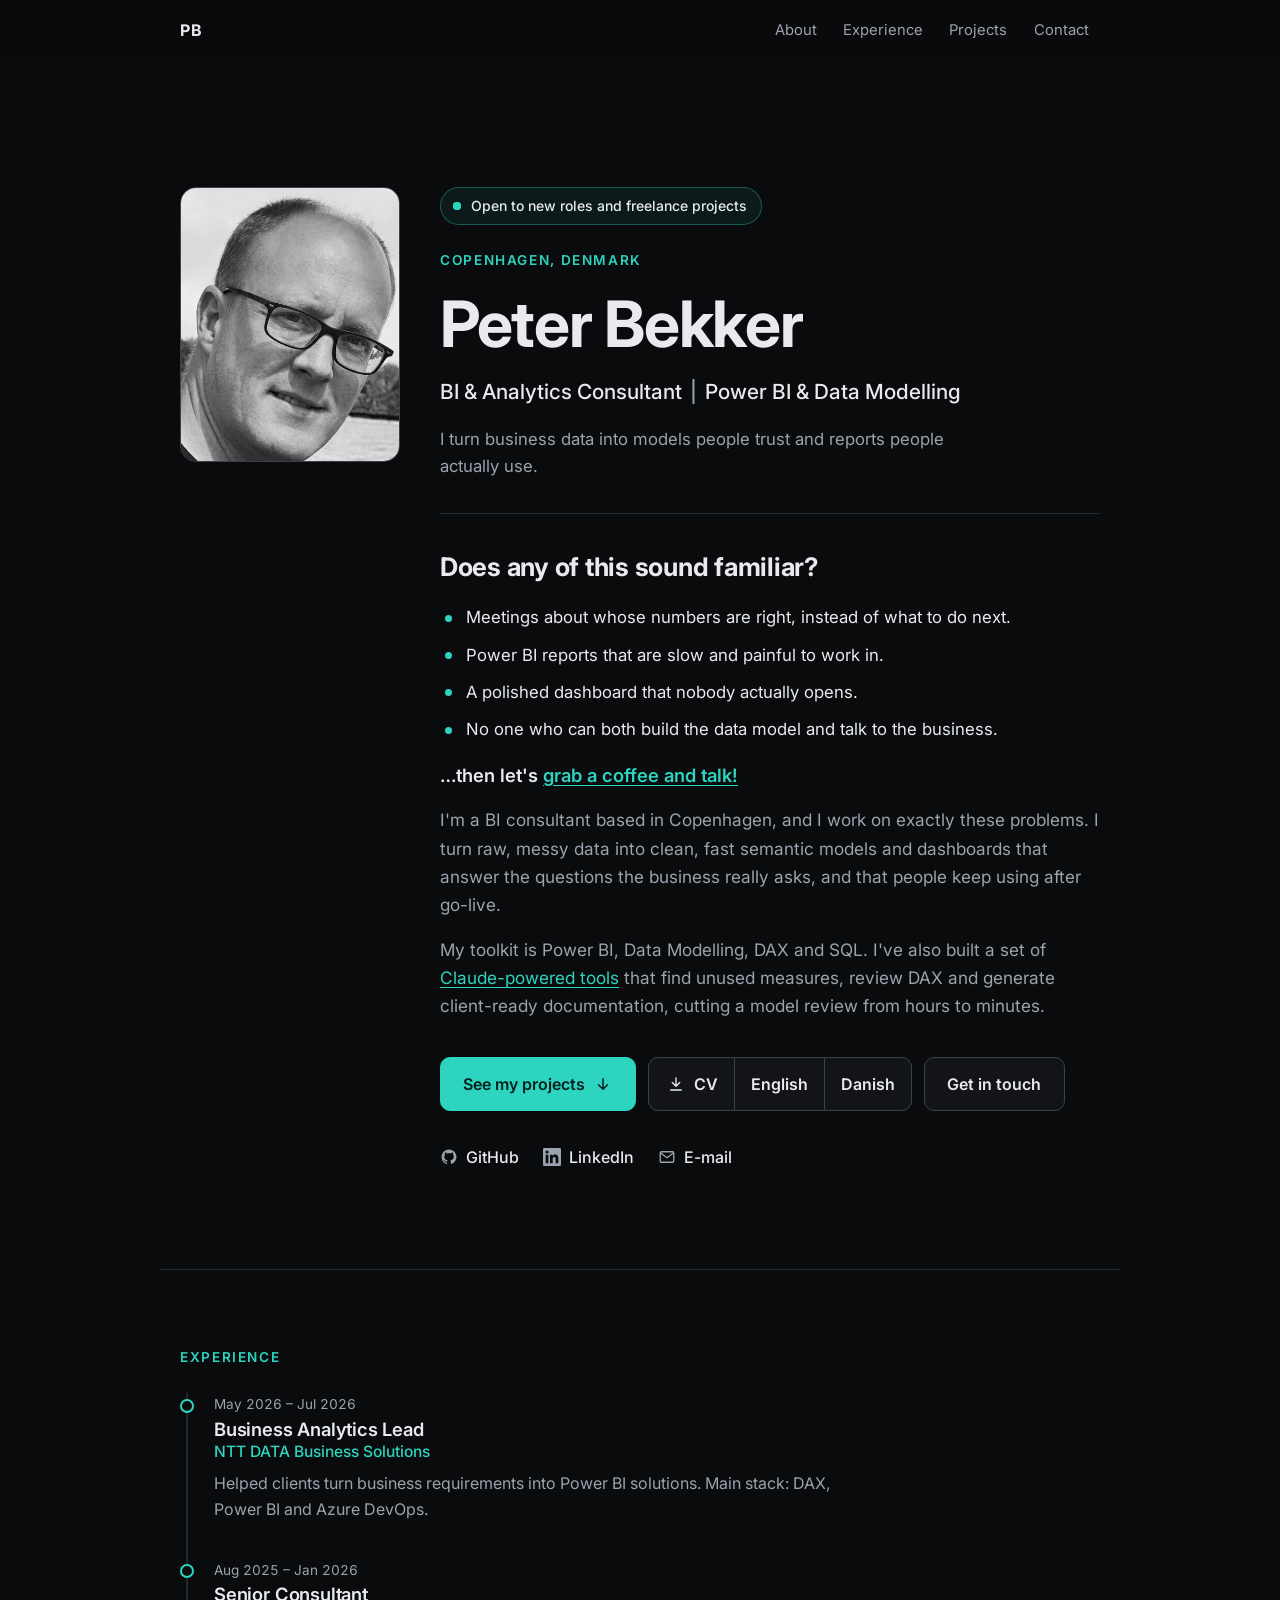
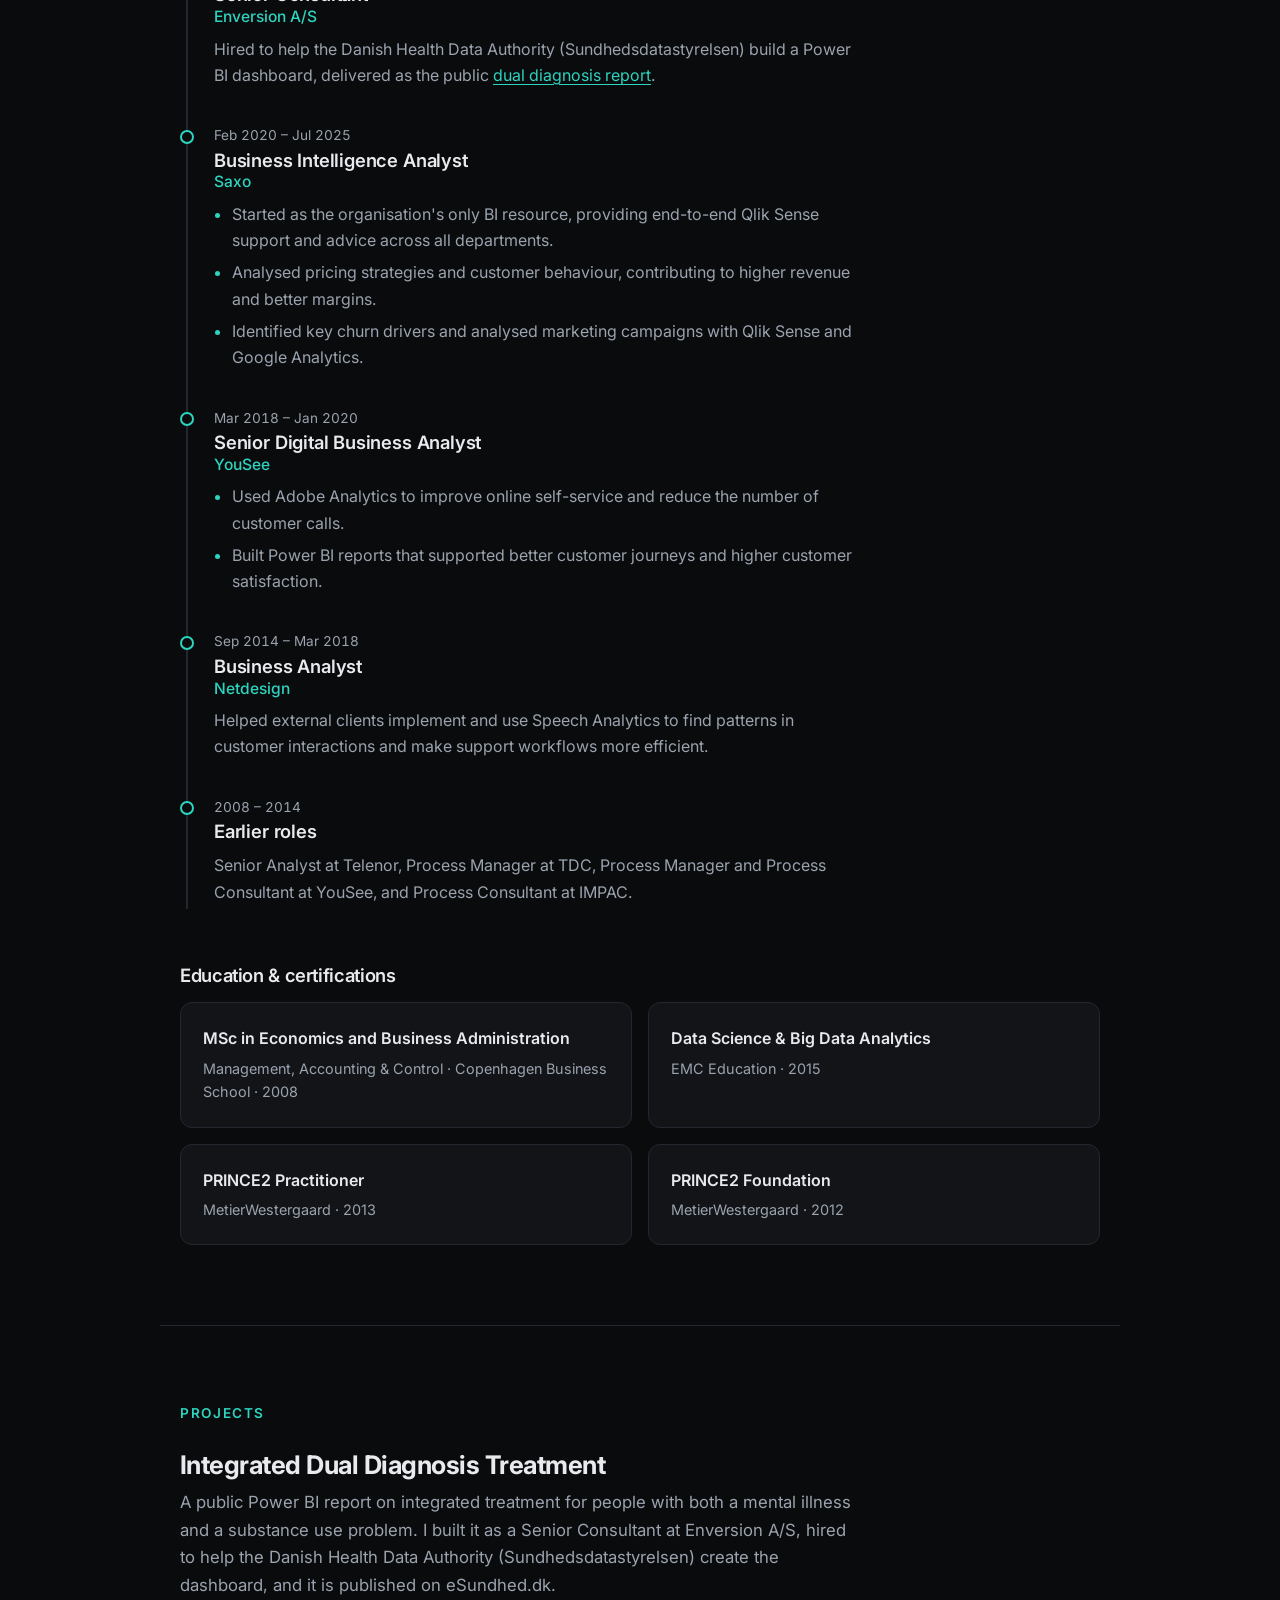
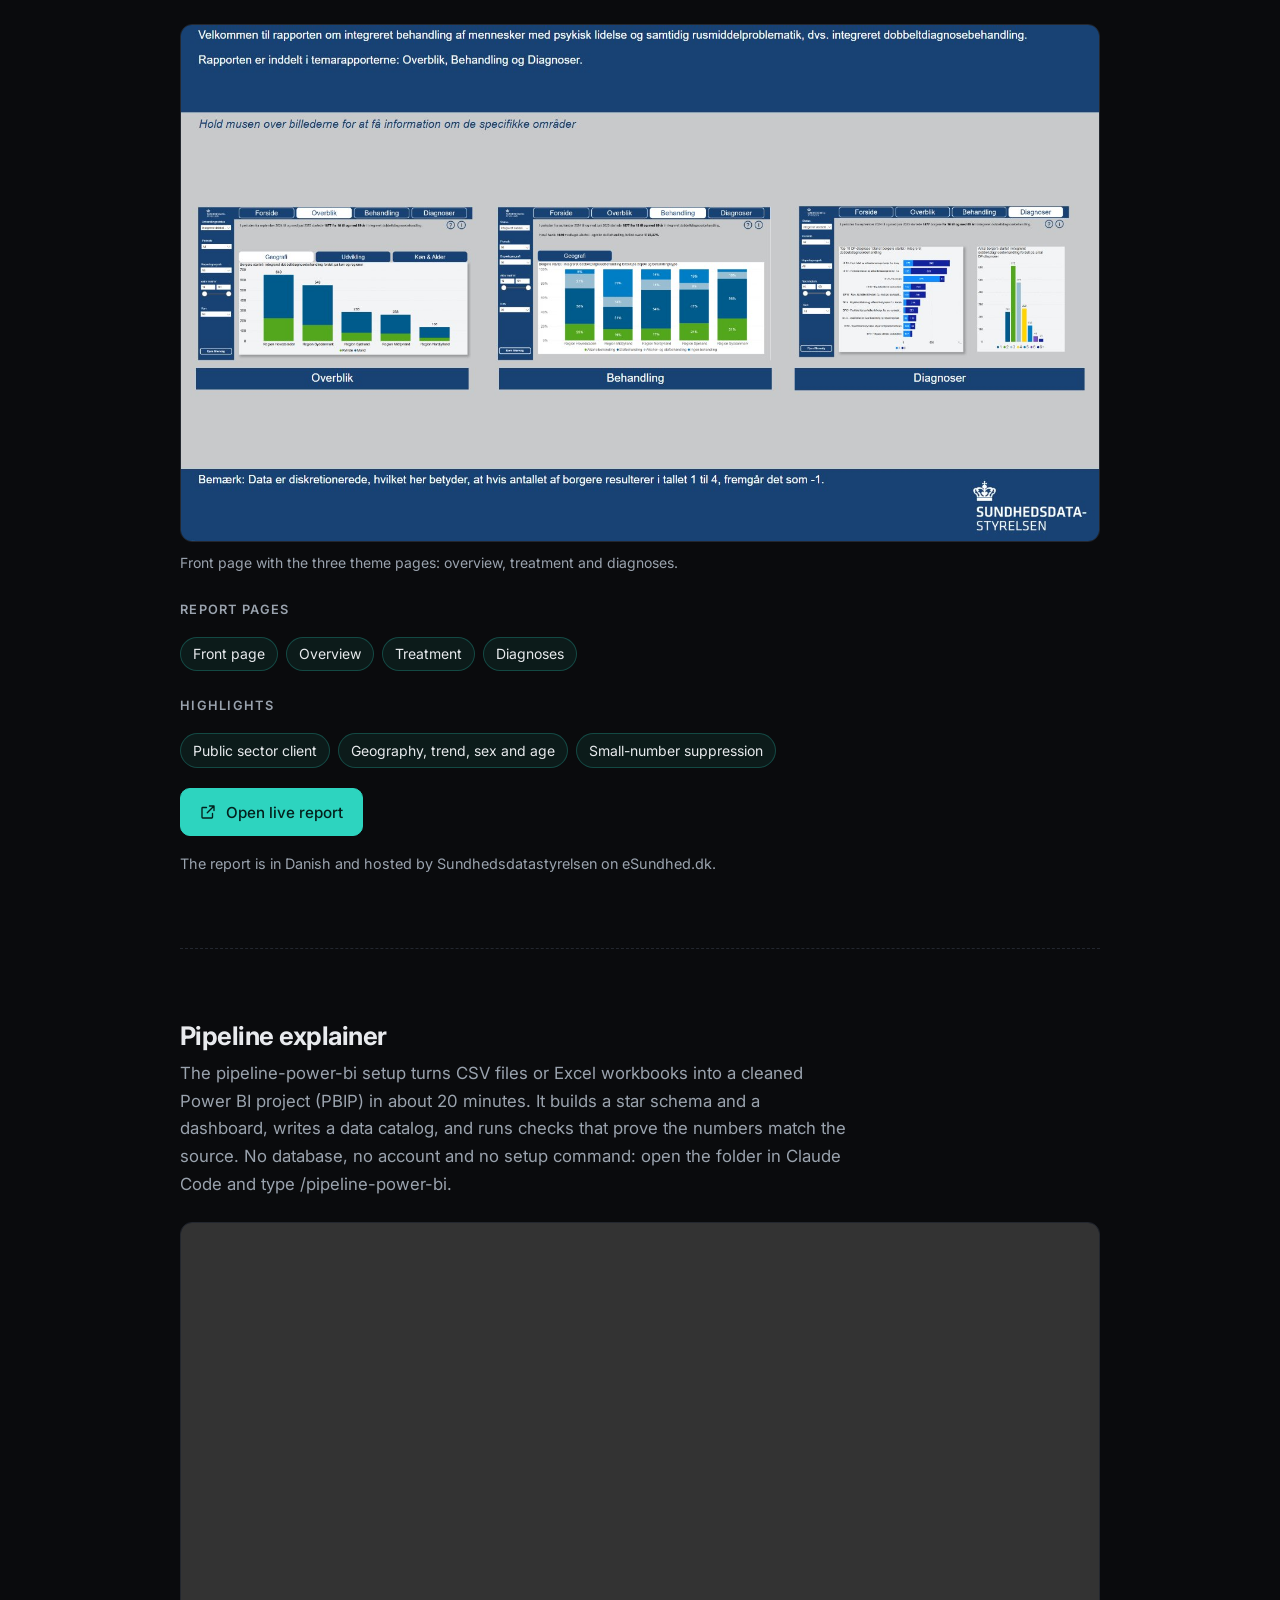
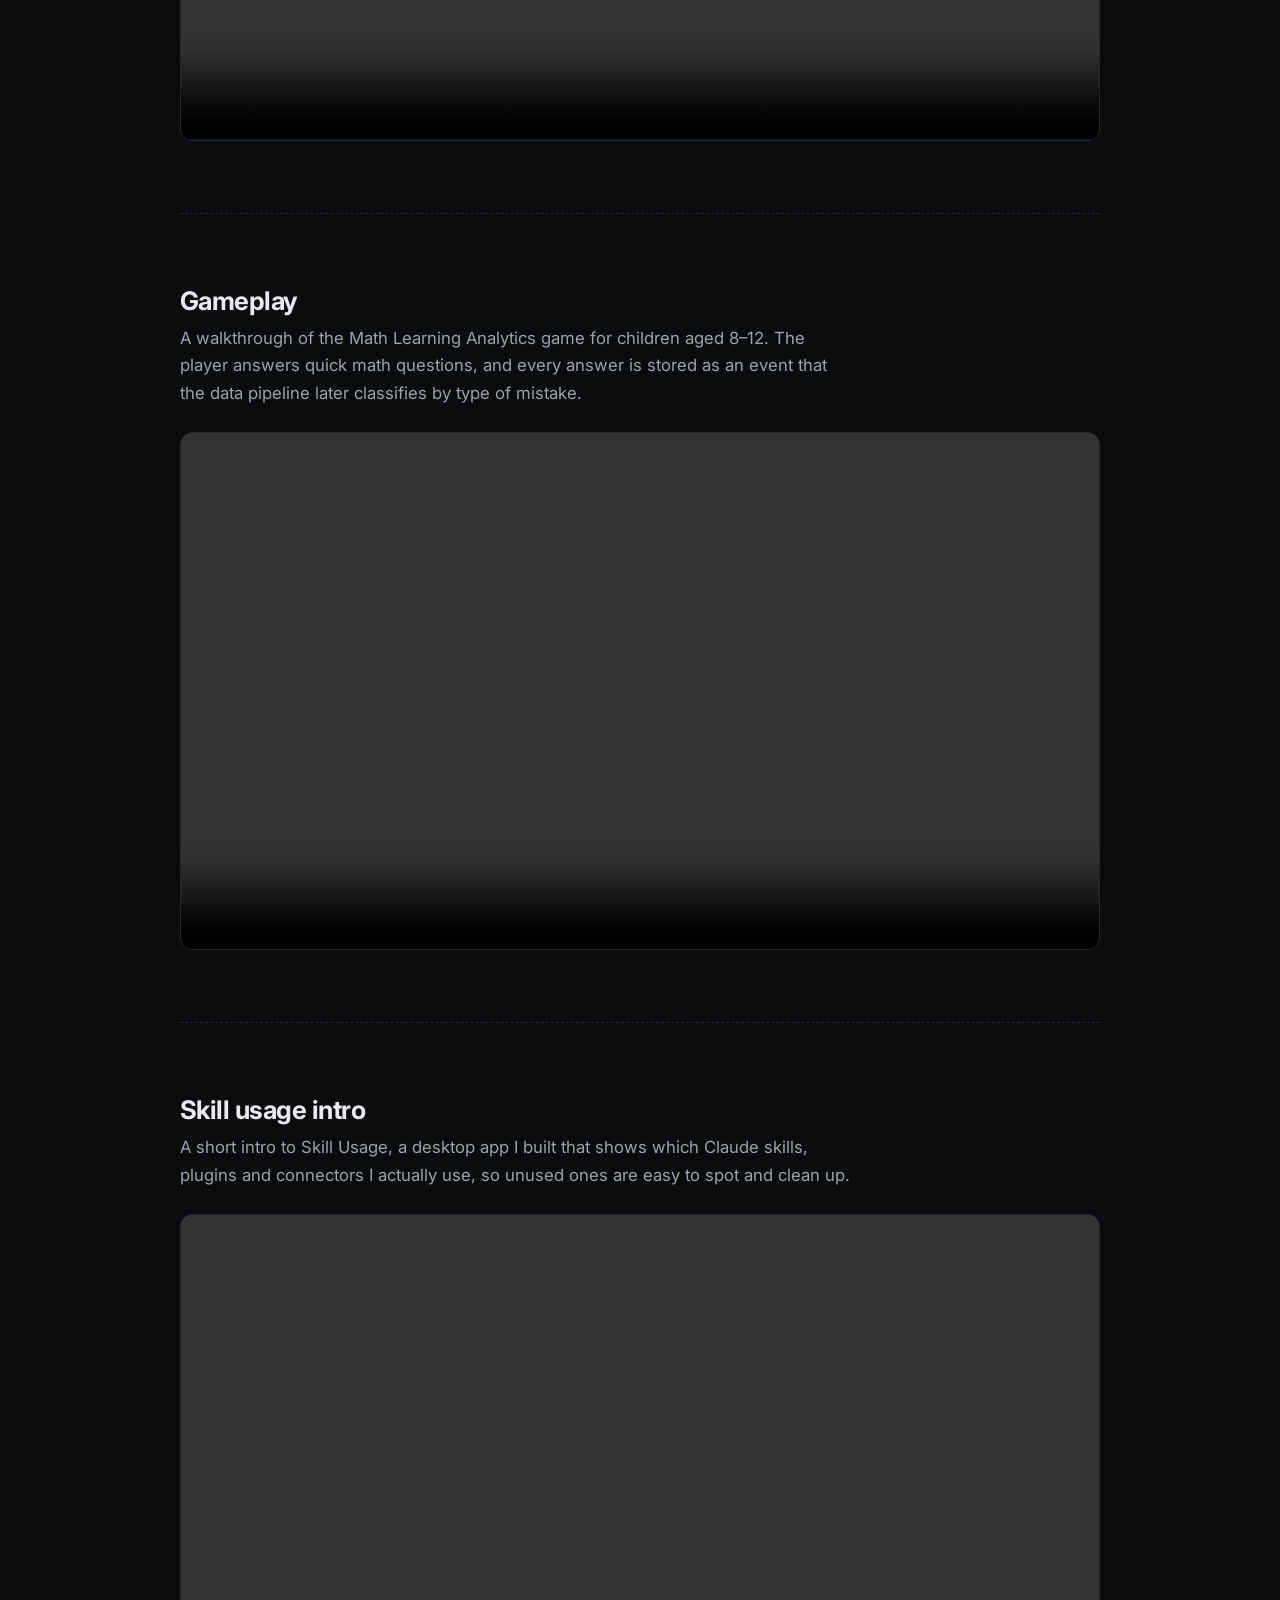
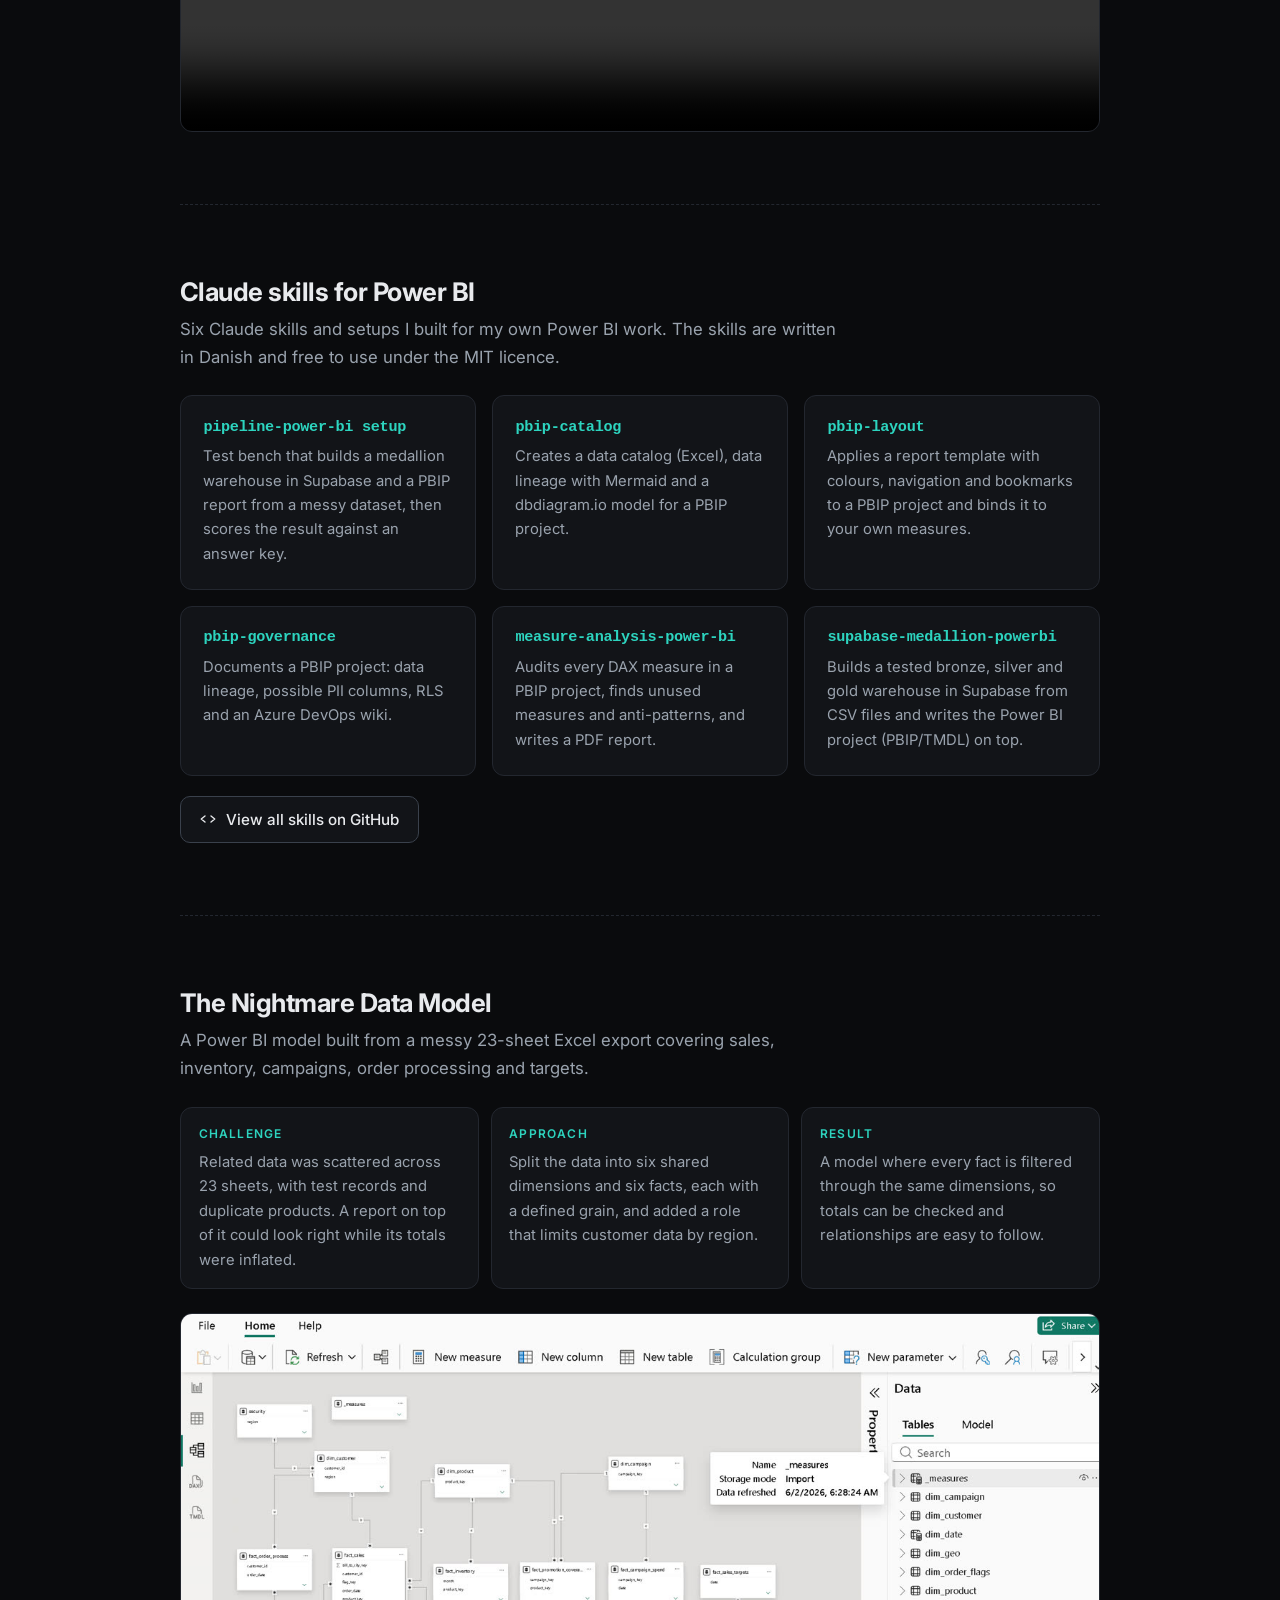
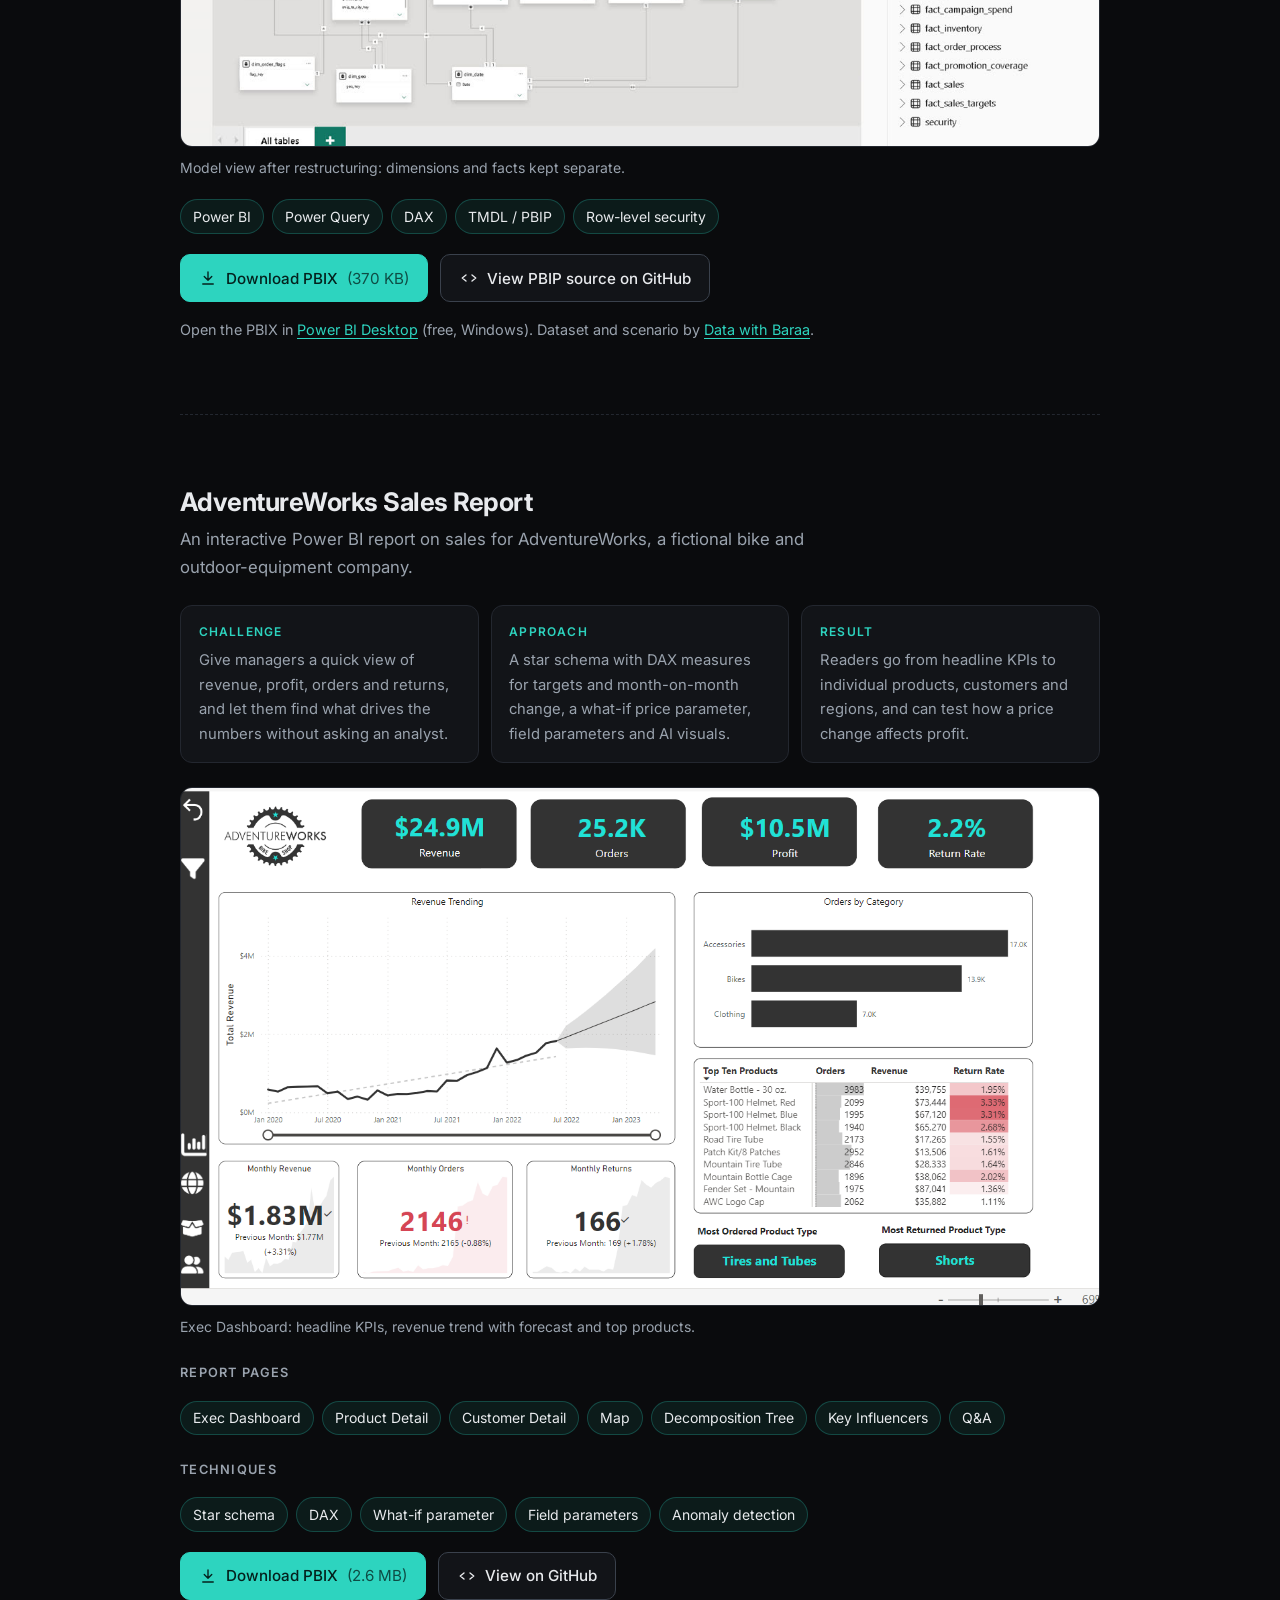
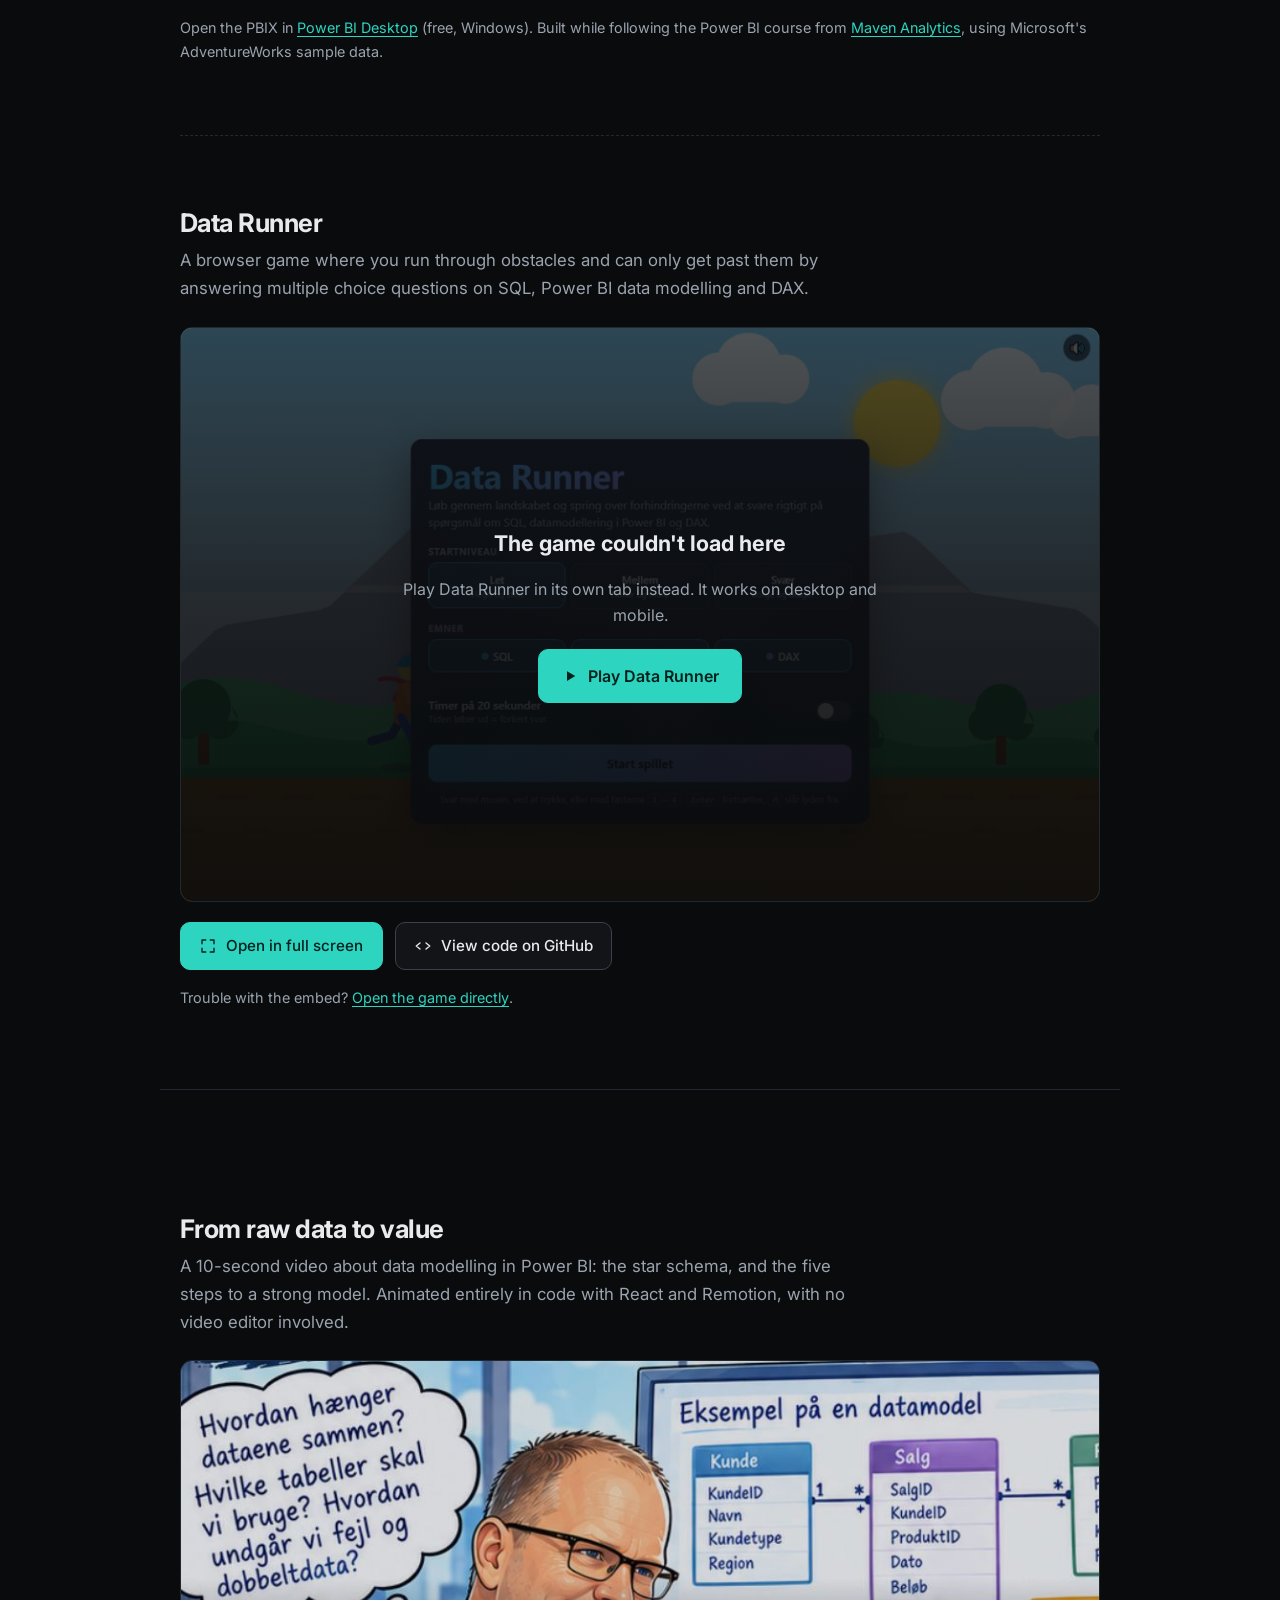
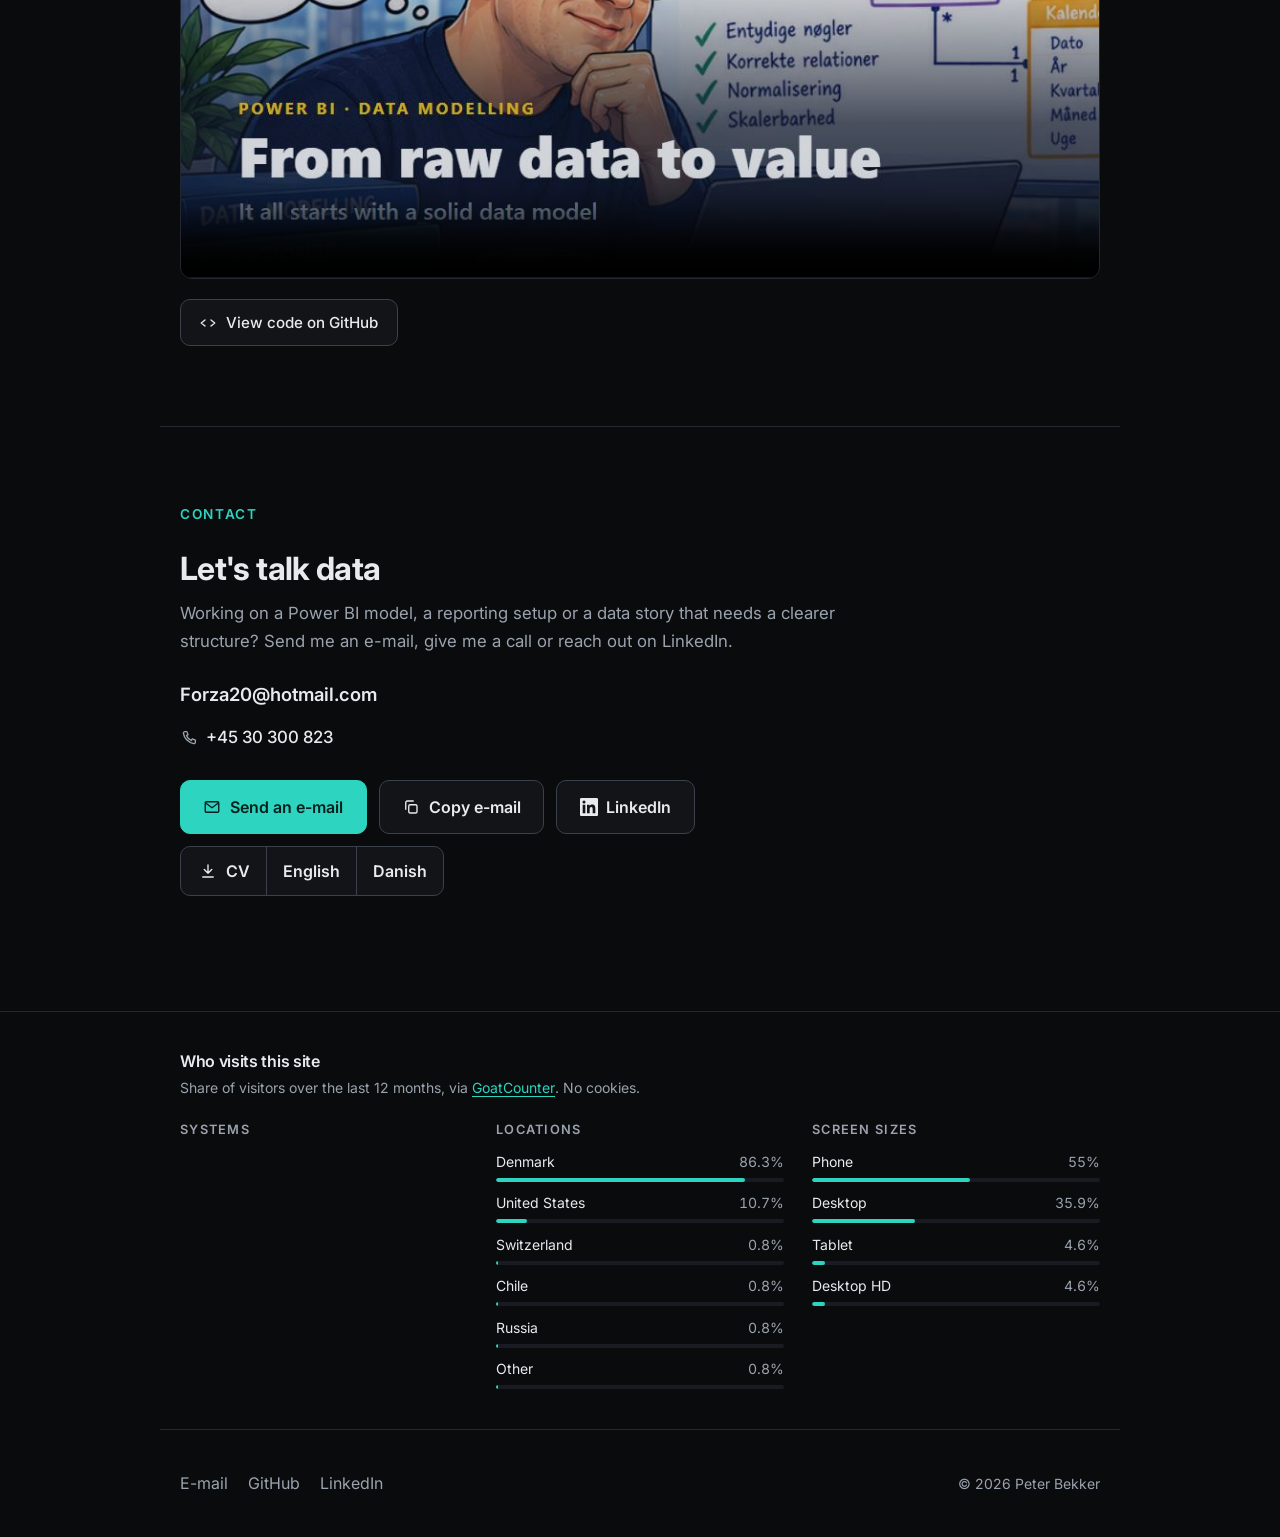
==== commit 1941bd80: "Move Integrated Dual Diagnosis Treatment to top of projects Co-Authored-By: Claude Opus 5.5 <noreply" ====
--- a/index.html
+++ b/index.html
@@ -201,6 +201,44 @@
     <!-- PROJECT -->
     <section class="section container" id="project" aria-labelledby="project-title">
       <h2 class="section__title reveal" id="project-title">Projects</h2>
+      <article class="project reveal" id="dual-diagnosis">
+        <header class="project__header">
+          <h3 class="project__name">Integrated Dual Diagnosis Treatment</h3>
+          <p class="project__desc">A public Power BI report on integrated treatment for people with both a mental illness and a substance use problem. I built it as a Senior Consultant at Enversion A/S, hired to help the Danish Health Data Authority (Sundhedsdatastyrelsen) create the dashboard, and it is published on eSundhed.dk.</p>
+        </header>
+
+        <figure class="model-shot">
+          <a href="assets/dobbeltdiagnose-report.jpg" target="_blank" rel="noopener noreferrer">
+            <img src="assets/dobbeltdiagnose-report.jpg" width="1544" height="868" loading="lazy" decoding="async"
+                 alt="Front page of the report with previews of the three theme pages: Overview, Treatment and Diagnoses">
+          </a>
+          <figcaption>Front page with the three theme pages: overview, treatment and diagnoses.</figcaption>
+        </figure>
+
+        <h4 class="project__subhead">Report pages</h4>
+        <ul class="tags project__tags" aria-label="Report pages">
+          <li>Front page</li>
+          <li>Overview</li>
+          <li>Treatment</li>
+          <li>Diagnoses</li>
+        </ul>
+
+        <h4 class="project__subhead">Highlights</h4>
+        <ul class="tags project__tags" aria-label="Highlights">
+          <li>Public sector client</li>
+          <li>Geography, trend, sex and age</li>
+          <li>Small-number suppression</li>
+        </ul>
+
+        <div class="project__actions">
+          <a class="btn btn--primary" href="https://powerbi.esundhed.dk/Reports/powerbi/esundhed_aaben/emner/Behandling_og_pleje/Rusmiddelbehandling/A_BP_R_Dobbeltdiagnosebehandling?rs:embed=true" target="_blank" rel="noopener noreferrer">
+            <svg class="icon" viewBox="0 0 24 24" aria-hidden="true"><path d="M14 4h6v6M20 4l-9 9M18 14v5a1 1 0 0 1-1 1H5a1 1 0 0 1-1-1V7a1 1 0 0 1 1-1h5" fill="none" stroke="currentColor" stroke-width="1.8" stroke-linecap="round" stroke-linejoin="round"/></svg>
+            <span>Open live report</span><span class="visually-hidden"> (opens in a new tab)</span>
+          </a>
+        </div>
+        <p class="project__note">The report is in Danish and hosted by Sundhedsdatastyrelsen on eSundhed.dk.</p>
+      </article>
+
       <article class="project reveal" id="pipeline-video">
         <header class="project__header">
           <h3 class="project__name">Pipeline explainer</h3>
@@ -279,44 +317,6 @@
         </div>
       </article>
 
-      <article class="project reveal" id="dual-diagnosis">
-        <header class="project__header">
-          <h3 class="project__name">Integrated Dual Diagnosis Treatment</h3>
-          <p class="project__desc">A public Power BI report on integrated treatment for people with both a mental illness and a substance use problem. I built it as a Senior Consultant at Enversion A/S, hired to help the Danish Health Data Authority (Sundhedsdatastyrelsen) create the dashboard, and it is published on eSundhed.dk.</p>
-        </header>
-
-        <figure class="model-shot">
-          <a href="assets/dobbeltdiagnose-report.jpg" target="_blank" rel="noopener noreferrer">
-            <img src="assets/dobbeltdiagnose-report.jpg" width="1544" height="868" loading="lazy" decoding="async"
-                 alt="Front page of the report with previews of the three theme pages: Overview, Treatment and Diagnoses">
-          </a>
-          <figcaption>Front page with the three theme pages: overview, treatment and diagnoses.</figcaption>
-        </figure>
-
-        <h4 class="project__subhead">Report pages</h4>
-        <ul class="tags project__tags" aria-label="Report pages">
-          <li>Front page</li>
-          <li>Overview</li>
-          <li>Treatment</li>
-          <li>Diagnoses</li>
-        </ul>
-
-        <h4 class="project__subhead">Highlights</h4>
-        <ul class="tags project__tags" aria-label="Highlights">
-          <li>Public sector client</li>
-          <li>Geography, trend, sex and age</li>
-          <li>Small-number suppression</li>
-        </ul>
-
-        <div class="project__actions">
-          <a class="btn btn--primary" href="https://powerbi.esundhed.dk/Reports/powerbi/esundhed_aaben/emner/Behandling_og_pleje/Rusmiddelbehandling/A_BP_R_Dobbeltdiagnosebehandling?rs:embed=true" target="_blank" rel="noopener noreferrer">
-            <svg class="icon" viewBox="0 0 24 24" aria-hidden="true"><path d="M14 4h6v6M20 4l-9 9M18 14v5a1 1 0 0 1-1 1H5a1 1 0 0 1-1-1V7a1 1 0 0 1 1-1h5" fill="none" stroke="currentColor" stroke-width="1.8" stroke-linecap="round" stroke-linejoin="round"/></svg>
-            <span>Open live report</span><span class="visually-hidden"> (opens in a new tab)</span>
-          </a>
-        </div>
-        <p class="project__note">The report is in Danish and hosted by Sundhedsdatastyrelsen on eSundhed.dk.</p>
-      </article>
-
       <article class="project reveal" id="data-model">
         <header class="project__header">
           <h3 class="project__name">The Nightmare Data Model</h3>
